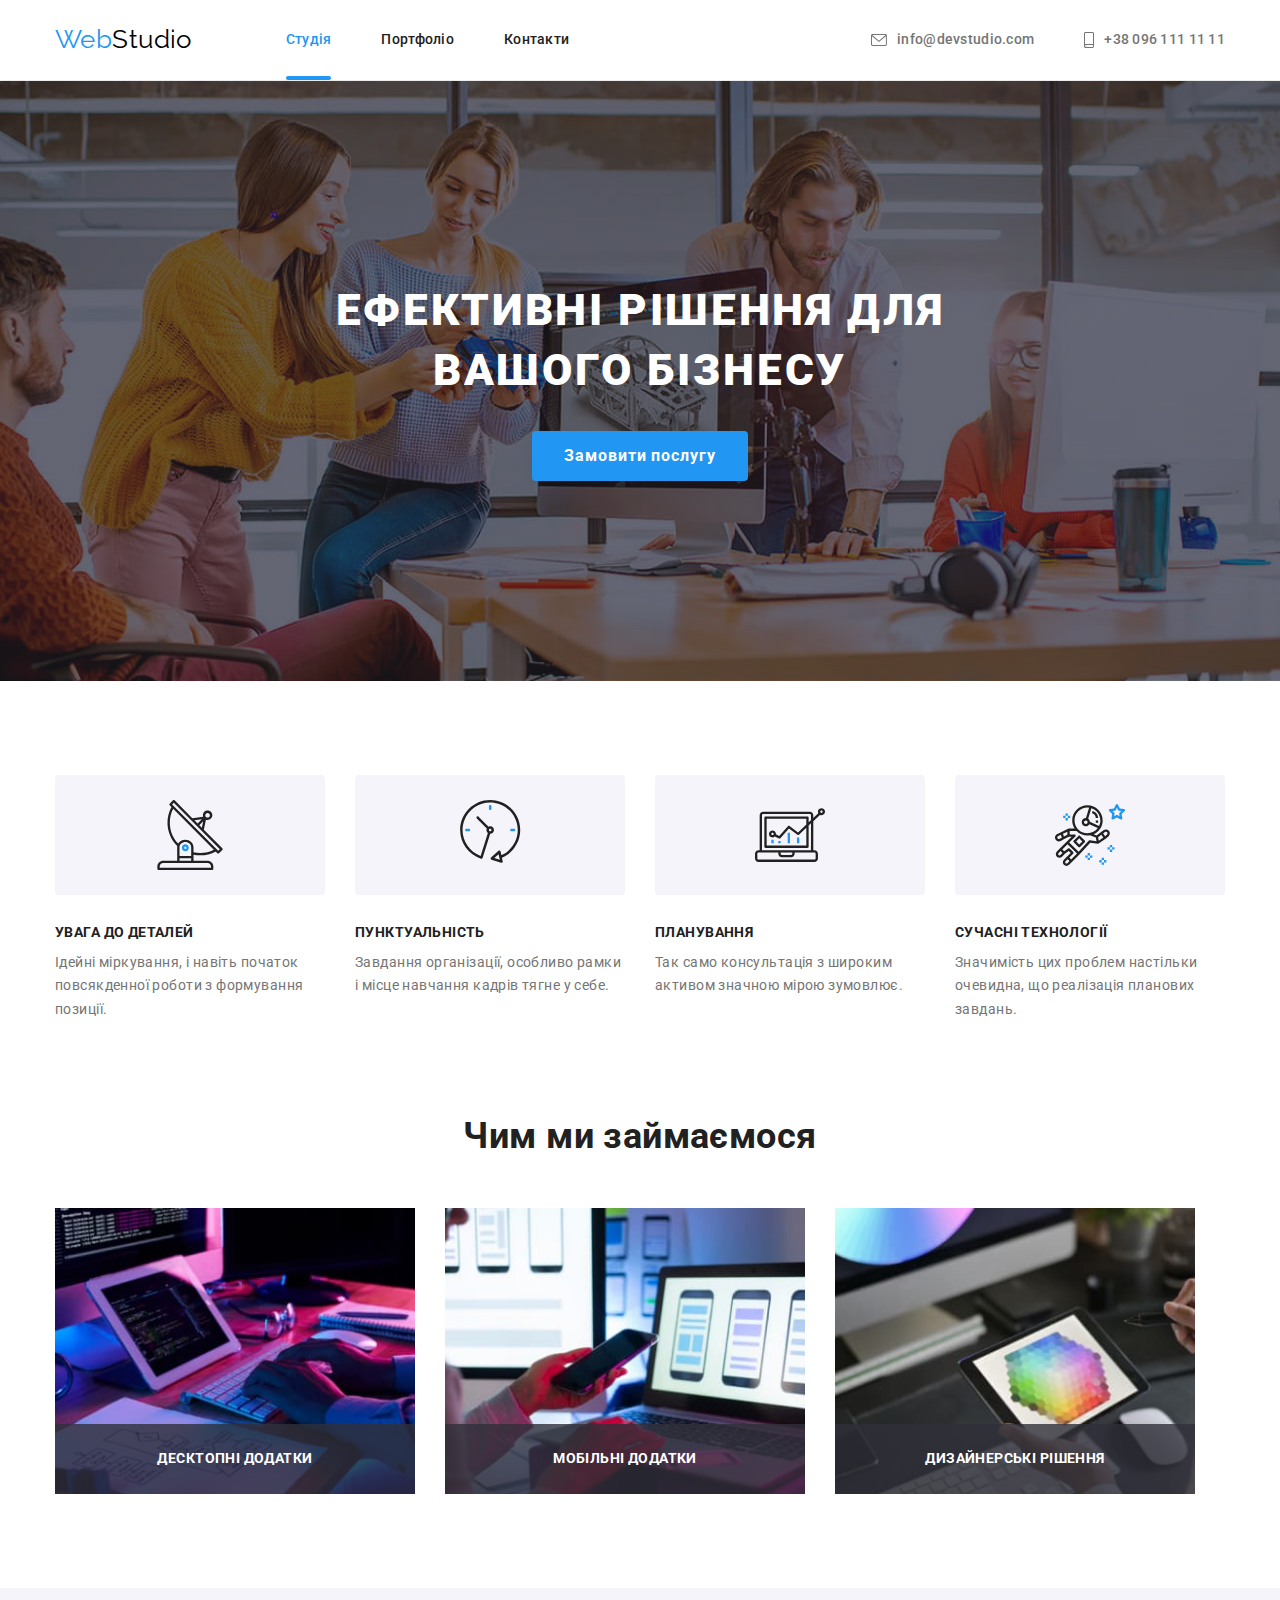
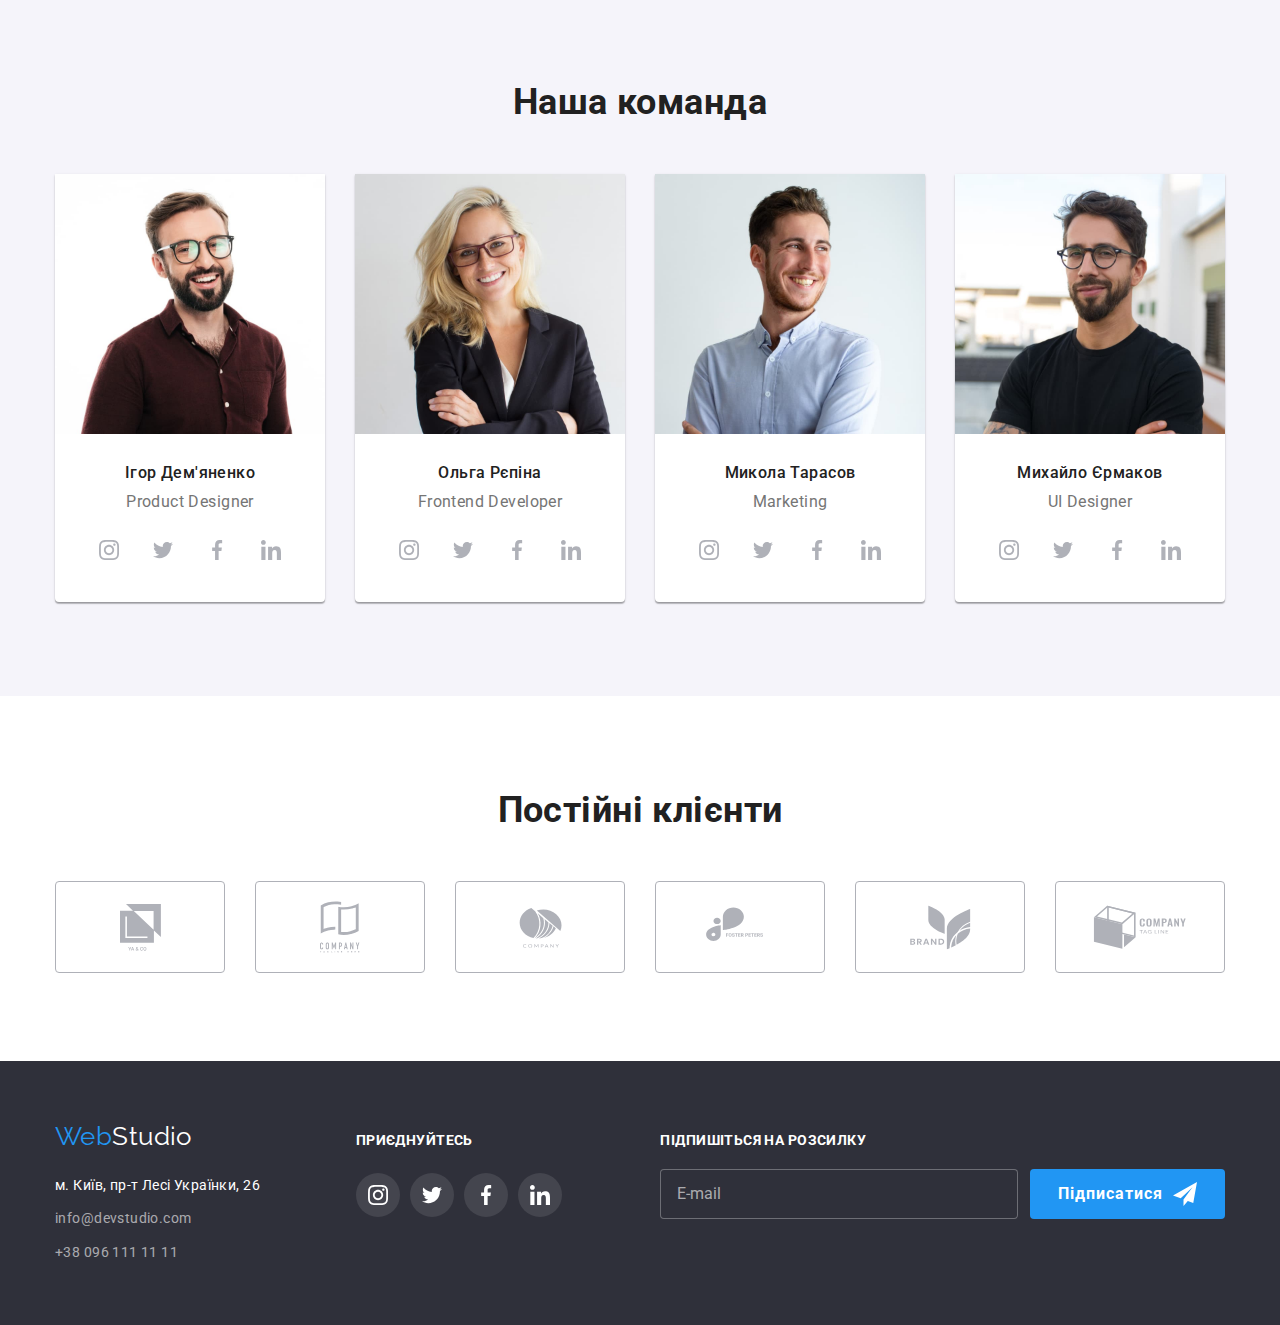
==== index.html @ 4d379924 "first commit" ====
<!DOCTYPE html>
<html lang="uk">
  <head>
    <meta charset="UTF-8" />
    <meta http-equiv="X-UA-Compatible" content="IE=edge" />
    <meta name="viewport" content="width=device-width, initial-scale=1.0" />
    <title>Document</title>
    <link rel="preconnect" href="https://fonts.googleapis.com" />
    <link rel="preconnect" href="https://fonts.gstatic.com" crossorigin />
    <link rel="preconnect" href="https://fonts.gstatic.com" crossorigin />
    <link
      href="https://fonts.googleapis.com/css2?family=Raleway:wght@700&family=Roboto:wght@400;500;700;900&display=swap"
      rel="stylesheet"
    />
    <link
      rel="stylesheet"
      href="https://cdnjs.cloudflare.com/ajax/libs/modern-normalize/1.1.0/modern-normalize.min.css"
    />
    <link rel="stylesheet" href="./css/main.min.css">
  </head>
  <body>
    <header class="page-header">
      <div class="container container--centered">
        <nav class="navigation">
          <a href="./index.html" class="logo"
            >Web<span class="logo__header--text">Studio</span></a
          >
          <ul class="site-nav">
            <li class="site-nav__item">
              <a href="/" class="site-nav__link site-nav__link--current"
                >Студія</a
              >
            </li>
            <li class="site-nav__item">
              <a href="./portfolio.html" class="site-nav__link">Портфоліо</a>
            </li>
            <li class="site-nav__item">
              <a href="#" class="site-nav__link">Контакти</a>
            </li>
          </ul>
        </nav>
        <ul class="auth-nav">
          <li class="auth-nav__item">
            <a href="mailto:mailto:info@devstudio.com" class="auth-nav__link">
              <svg class="auth-nav__img" width="16" height="12">
                <use href="./images/icon.svg#icon-envelope"></use>
              </svg>
              info@devstudio.com</a
            >
          </li>
          <li class="auth-nav__item">
            <a href="tel:+380961111111" class="auth-nav__link">
              <svg class="auth-nav__img" width="10" height="16">
                <use href="./images/icon.svg#icon-smartphone"></use>
              </svg>
              +38 096 111 11 11</a
            >
          </li>
        </ul>
      </div>
    </header>
    <!--Hero-->
    <main>
      <section class="hero-section">
        <div class="container">
          <h1 class="hero-section__tittle">
            Ефективні рішення для вашого бізнесу
          </h1>
          <div class="hero-button">
            <button type="button" class="hero-button__primary" data-modal-open>
              Замовити послугу
            </button>
          </div>
        </div>
      </section>
      <!--about-->
      <section class="section-about section--padding-removed">
        <div class="container">
          <h2 class="visibility-hidden">Наші переваги та пріоритети</h2>
          <ul class="advantage">
            <li class="advantage__item">
              <div class="advantage__icon">
                <svg width="70" height="70">
                  <use href="./images/icon.svg#icon-antenna"></use>
                </svg>
              </div>
              <h3 class="advantage__tittle text--padding-removed">
                УВАГА ДО ДЕТАЛЕЙ
              </h3>
              <p>
                Ідейні міркування, і навіть початок повсякденної роботи з
                формування позиції.
              </p>
            </li>
            <li class="advantage__item">
              <div class="advantage__icon">
                <svg width="70" height="70">
                  <use href="./images/icon.svg#icon-clock"></use>
                </svg>
              </div>
              <h3 class="advantage__tittle text--padding-removed">
                ПУНКТУАЛЬНІСТЬ
              </h3>
              <p>
                Завдання організації, особливо рамки і місце навчання кадрів
                тягне у себе.
              </p>
            </li>
            <li class="advantage__item">
              <div class="advantage__icon">
                <svg width="70" height="70">
                  <use href="./images/icon.svg#icon-diagram"></use>
                </svg>
              </div>
              <h3 class="advantage__tittle text--padding-removed">
                ПЛАНУВАННЯ
              </h3>
              <p>
                Так само консультація з широким активом значною мірою зумовлює.
              </p>
            </li>
            <li class="advantage__item">
              <div class="advantage__icon">
                <svg class="about-img" width="70" height="70">
                  <use href="./images/icon.svg#icon-astronaut"></use>
                </svg>
              </div>
              <h3 class="advantage__tittle text--padding-removed">
                СУЧАСНІ ТЕХНОЛОГІЇ
              </h3>
              <p>
                Значимість цих проблем настільки очевидна, що реалізація
                планових завдань.
              </p>
            </li>
          </ul>
        </div>
      </section>
      <!--our work-->
      <section class="section--padding-removed">
        <div class="container">
          <h2 class="section__tittle">Чим ми займаємося</h2>
          <ul class="work-list">
            <li class="work-list__item">
              <img src="./images/box1.jpg" alt="ТЗ" width="370" height="294" />
              <p class="work-list__discription">Десктопні додатки</p>
            </li>
            <li class="work-list__item">
              <img
                src="./images/box2.jpg"
                alt="смарт"
                width="370"
                height="294"
              />
              <p class="work-list__discription">Мобільні додатки</p>
            </li>
            <li class="work-list__item">
              <img
                src="./images/box3.jpg"
                alt="планшет"
                width="370"
                height="294"
              />
              <p class="work-list__discription">Дизайнерські рішення</p>
            </li>
          </ul>
        </div>
      </section>
      <!-- our team -->
      <section class="section-team section--padding-removed">
        <div class="container">
          <h2 class="section__tittle">Наша команда</h2>
          <ul class="team-cards">
            <li class="team-cards__list">
              <img
                src="./images/img4.jpg"
                alt="Ігор"
                width="270"
                height="260"
              />
              <div class="content-wrapper">
                <h3 class="content-wrapper__tittle text--padding-removed">
                  Ігор Дем'яненко
                </h3>
                <p lang="en" class="content-wrapper__text">Product Designer</p>
                <ul class="social">
                  <li class="social__list">
                    <a class="social__link" href="#"
                      ><svg class="social__icon" width="20" height="20">
                        <use href="./images/icon.svg#icon-instagram"></use>
                      </svg>
                    </a>
                  </li>
                  <li class="social__list">
                    <a class="social__link" href="#"
                      ><svg class="social__icon" width="20" height="20">
                        <use href="./images/icon.svg#icon-twitter"></use>
                      </svg>
                    </a>
                  </li>
                  <li class="social__list">
                    <a class="social__link" href="#"
                      ><svg class="social__icon" width="20" height="20">
                        <use href="./images/icon.svg#icon-facebook"></use>
                      </svg>
                    </a>
                  </li>
                  <li class="social__list">
                    <a class="social__link" href="#"
                      ><svg class="social__icon" width="20" height="20">
                        <use href="./images/icon.svg#icon-linkedin"></use>
                      </svg>
                    </a>
                  </li>
                </ul>
              </div>
            </li>
            <li class="team-cards__list">
              <img
                src="./images/img1.jpg"
                alt="Ольга"
                width="270"
                height="260"
              />
              <div class="content-wrapper">
                <h3 class="content-wrapper__tittle text--padding-removed">
                  Ольга Рєпіна
                </h3>
                <p lang="en" class="content-wrapper__text">
                  Frontend Developer
                </p>
                <ul class="social">
                  <li class="social__list">
                    <a class="social__link" href="#"
                      ><svg class="social__icon" width="20" height="20">
                        <use href="./images/icon.svg#icon-instagram"></use>
                      </svg>
                    </a>
                  </li>
                  <li class="social__list">
                    <a class="social__link" href="#"
                      ><svg class="social__icon" width="20" height="20">
                        <use href="./images/icon.svg#icon-twitter"></use>
                      </svg>
                    </a>
                  </li>
                  <li class="social__list">
                    <a class="social__link" href="#">
                      <svg class="social__icon" width="20" height="20">
                        <use href="./images/icon.svg#icon-facebook"></use>
                      </svg>
                    </a>
                  </li>
                  <li class="social__list">
                    <a class="social__link" href="#"
                      ><svg class="social__icon" width="20" height="20">
                        <use href="./images/icon.svg#icon-linkedin"></use>
                      </svg>
                    </a>
                  </li>
                </ul>
              </div>
            </li>
            <li class="team-cards__list">
              <img
                src="./images/img2.jpg"
                alt="Микола"
                width="270"
                height="260"
              />
              <div class="content-wrapper">
                <h3 class="content-wrapper__tittle text--padding-removed">
                  Микола Тарасов
                </h3>
                <p lang="en" class="content-wrapper__text">Marketing</p>
                <ul class="social">
                  <li class="social__list">
                    <a class="social__link" href="#"
                      ><svg class="social__icon" width="20" height="20">
                        <use href="./images/icon.svg#icon-instagram"></use>
                      </svg>
                    </a>
                  </li>
                  <li class="social__list">
                    <a class="social__link" href="#"
                      ><svg class="social__icon" width="20" height="20">
                        <use href="./images/icon.svg#icon-twitter"></use>
                      </svg>
                    </a>
                  </li>
                  <li class="social__list">
                    <a class="social__link" href="#"
                      ><svg class="social__icon" width="20" height="20">
                        <use href="./images/icon.svg#icon-facebook"></use>
                      </svg>
                    </a>
                  </li>
                  <li class="social__list">
                    <a class="social__link" href="#"
                      ><svg class="social__icon" width="20" height="20">
                        <use href="./images/icon.svg#icon-linkedin"></use>
                      </svg>
                    </a>
                  </li>
                </ul>
              </div>
            </li>
            <li class="team-cards__list">
              <img
                src="./images/img3.jpg"
                alt="Михайло"
                width="270"
                height="260"
              />
              <div class="content-wrapper">
                <h3 class="content-wrapper__tittle text--padding-removed">
                  Михайло Єрмаков
                </h3>
                <p lang="en" class="content-wrapper__text">UI Designer</p>
                <ul class="social">
                  <li class="social__list">
                    <a class="social__link" href="#"
                      ><svg class="social__icon" width="20" height="20">
                        <use href="./images/icon.svg#icon-instagram"></use>
                      </svg>
                    </a>
                  </li>
                  <li class="social__list">
                    <a class="social__link" href="#"
                      ><svg class="social__icon" width="20" height="20">
                        <use href="./images/icon.svg#icon-twitter"></use>
                      </svg>
                    </a>
                  </li>
                  <li class="social__list">
                    <a class="social__link" href="#"
                      ><svg class="social__icon" width="20" height="20">
                        <use href="./images/icon.svg#icon-facebook"></use>
                      </svg>
                    </a>
                  </li>
                  <li class="social__list">
                    <a class="social__link" href="#"
                      ><svg class="social__icon" width="20" height="20">
                        <use href="./images/icon.svg#icon-linkedin"></use>
                      </svg>
                    </a>
                  </li>
                </ul>
              </div>
            </li>
          </ul>
        </div>
      </section>
      <!--our client-->
      <section class="section-client">
        <div class="container">
          <h2 class="section__tittle">Постійні клієнти</h2>
          <ul class="client-list">
            <li class="client-list__item">
              <a href="#" class="client-list__link">
                <svg class="client-list__icon" width="41" height="47">
                  <use href="./images/icon.svg#icon-group"></use>
                </svg>
              </a>
            </li>
            <li class="client-list__item">
              <a href="#" class="client-list__link">
                <svg class="client-list__icon" width="40" height="52">
                  <use href="./images/icon.svg#icon-tagline"></use>
                </svg>
              </a>
            </li>
            <li class="client-list__item">
              <a href="#" class="client-list__link">
                <svg class="client-list__icon" width="43" height="41">
                  <use href="./images/icon.svg#icon-company"></use>
                </svg>
              </a>
            </li>
            <li class="client-list__item">
              <a href="#" class="client-list__link">
                <svg class="client-list__icon" width="86" height="41">
                  <use href="./images/icon.svg#icon-foster"></use>
                </svg>
              </a>
            </li>
            <li class="client-list__item">
              <a href="#" class="client-list__link">
                <svg class="client-list__icon" width="63" height="45">
                  <use href="./images/icon.svg#icon-brand"></use>
                </svg>
              </a>
            </li>
            <li class="client-list__item">
              <a href="#" class="client-list__link">
                <svg class="client-list__icon" width="94" height="44">
                  <use href="./images/icon.svg#icon-line"></use>
                </svg>
              </a>
            </li>
          </ul>
        </div>
      </section>
    </main>
    <!-- footer -->
    <footer class="footer">
      <div class="footer__container container">
        <div>
          <a href="./index.html" class="logo"
            >Web<span class="logo__footer--text">Studio</span></a
          >
          <address class="footer-address">
            <p class="footer-address__text">м. Київ, пр-т Лесі Українки, 26</p>
            <ul class="contacts-list">
              <li class="contacts-list__item">
                <a
                  href="mailto:mailto:info@devstudio.com"
                  class="contacts-list__link"
                  >info@devstudio.com</a
                >
              </li>
              <li class="contacts-list__item">
                <a href="tel:+380961111111" class="contacts-list__link"
                  >+38 096 111 11 11</a
                >
              </li>
            </ul>
          </address>
        </div>
        <div class="footer-social">
          <strong class="footer-social__text">приєднуйтесь</strong>
          <ul class="join-social">
            <li class="join-social__list">
              <a class="join-social__link" href="#"
                ><svg class="join-social__icon" width="20" height="20">
                  <use href="./images/icon.svg#icon-instagram"></use>
                </svg>
              </a>
            </li>
            <li class="join-social__list">
              <a class="join-social__link" href="#"
                ><svg class="join-social__icon" width="20" height="20">
                  <use href="./images/icon.svg#icon-twitter"></use>
                </svg>
              </a>
            </li>
            <li class="join-social__list">
              <a class="join-social__link" href="#"
                ><svg class="join-social__icon" width="20" height="20">
                  <use href="./images/icon.svg#icon-facebook"></use>
                </svg>
              </a>
            </li>
            <li class="join-social__list">
              <a class="join-social__link" href=""
                ><svg class="join-social__icon" width="20" height="20">
                  <use href="./images/icon.svg#icon-linkedin"></use>
                </svg>
              </a>
            </li>
          </ul>
        </div>
        <div class="footer-submit">
          <strong class="footer-submit__text">Підпишіться на розсилку</strong>
          <form>
            <ul class="footer-submit__list">
              <li>
                <input
                  class="footer-submit__mailing"
                  type="email"
                  name="user_mail"
                  placeholder="E-mail"
                />
              </li>
              <li>
                <button class="footer-submit__button" type="submit">
                  Підписатися
                  <svg class="footer-submit__icon" width="24" height="24">
                    <use href="./images/icon.svg#icon-telegram"></use>
                  </svg>
                </button>
              </li>
            </ul>
          </form>
        </div>
      </div>
    </footer>
    <!-- Modal -->
    <div class="backdrop backdrop--is-hidden" data-modal>
      <div class="modal">
        <button type="button" class="modal__close-button" data-modal-close>
          <svg width="18" height="18">
            <use href="./images/icon.svg#icon-close"></use>
          </svg>
        </button>
        <!-- form -->
        <form class="contact-form">
          <p class="contact-form__text">
            Залиште свої дані, ми вам передзвонимо
          </p>
          <label for="user_name">
            <span class="contact-form__tittle">Ім'я</span></label
          >
          <span class="contact-form__wrapper">
            <input
              class="contact-form__input"
              type="text"
              name="user_name"
              id="user_name"
              required
            />
            <svg class="contact-form__icon" width="12" height="12">
              <use href="./images/icon.svg#icon-persone"></use>
            </svg>
          </span>

          <label for="user_phone"
            ><span class="contact-form__tittle">Телефон</span></label
          >
          <span class="contact-form__wrapper">
            <input
              class="contact-form__input"
              type="tel"
              name="user_phone"
              required
              id="user_phone"
            />
            <svg class="contact-form__icon" width="12" height="12">
              <use href="./images/icon.svg#icon-phone"></use>
            </svg>
          </span>
          <label for="user_mail"
            ><span class="contact-form__tittle">Пошта</span></label
          >
          <span class="contact-form__wrapper">
            <input
              class="contact-form__input"
              type="email"
              name="user_mail"
              required
              id="user_mail"
            />
            <svg class="contact-form__icon" width="12" height="12">
              <use href="./images/icon.svg#icon-mail"></use>
            </svg>
          </span>
          <label>
            <span class="contact-form__tittle">Коментар</span>
            <textarea
              class="contact-form__message"
              placeholder="Введіть текст"
              name="user_message"
            ></textarea>
          </label>
          <div class="checkbox-wrapper">
            <input
              id="policy-checkbox"
              class="checkbox-wrapper__form visibility-hidden"
              type="checkbox"
              name="accept_policy"
              required
            />
            <label for="policy-checkbox" class="checkbox-wrapper__description">
              <span
                >огоджуюся з розсилкою та приймаю
                <a href="#" class="checkbox-wrapper__policy-link"
                  >Умови договору</a
                >
              </span>
            </label>
          </div>
          <button class="checkbox-wrapper__button-form" type="submit">
            Відправити
          </button>
        </form>
      </div>
    </div>
    <script src="./js/modal.js"></script>
  </body>
</html>
---- css/main.min.css ----
:root{--primary-text-color: #757575;--accent-color: #2196f3;--white-color: #ffffff;--text-color-decoration: #212121;--background-second-color: #f5f4fa;--button-hover-color: #188ce8;--header-footer-color: #2f303a;--logo-black: #000000;--header-line: #ececec;--min-gap: 30px;--main-gap: 94px;--middle-gap: 50px}.visibility-hidden{position:absolute;width:1px;height:1px;margin:-1px;border:0;padding:0;white-space:nowrap;-webkit-clip-path:inset(100%);clip-path:inset(100%);clip:rect(0 0 0 0);overflow:hidden}html{-webkit-box-sizing:border-box;box-sizing:border-box}* *::before,*::after{-webkit-box-sizing:inherit;box-sizing:inherit}body{background-color:var(--background-color);color:var(--primary-text-color);font-family:Roboto,sans-serif;letter-spacing:.03em;font-size:14px;line-height:1.71}h1,h2,h3,h4,p{margin-top:0;margin-bottom:0}ul{margin-top:0;margin-bottom:0;padding-left:0;list-style:none}img{display:block;max-width:100%;height:auto}address{font-style:normal}.section--padding-removed{padding-top:var(--main-gap);padding-bottom:var(--main-gap)}.text--padding-removed{margin-bottom:10px}.portfolio-section{padding-top:94px;padding-bottom:91px}.container{width:1200px;padding-left:15px;padding-right:15px;margin-left:auto;margin-right:auto}.backdrop{position:fixed;top:0;left:0;width:100vw;height:100vh;background-color:rgba(47,48,58,.4);opacity:1;-webkit-transition:opacity 250ms cubic-bezier(0.4, 0, 0.2, 1);transition:opacity 250ms cubic-bezier(0.4, 0, 0.2, 1)}.backdrop--is-hidden{opacity:0;pointer-events:none}.backdrop--is-hidden .modal{-webkit-transform:translate(-50%, -50%) scale(0.5);transform:translate(-50%, -50%) scale(0.5)}.modal{position:absolute;top:50%;left:50%;-webkit-transform:translate(-50%, -50%) scale(1);transform:translate(-50%, -50%) scale(1);width:528px;background-color:var(--white-color);-webkit-transition:-webkit-transform 250ms cubic-bezier(0.4, 0, 0.2, 1);transition:-webkit-transform 250ms cubic-bezier(0.4, 0, 0.2, 1);transition:transform 250ms cubic-bezier(0.4, 0, 0.2, 1);transition:transform 250ms cubic-bezier(0.4, 0, 0.2, 1), -webkit-transform 250ms cubic-bezier(0.4, 0, 0.2, 1);padding:40px;border-radius:4px;-webkit-box-shadow:0px 1px 3px rgba(0,0,0,.12),0px 1px 1px rgba(0,0,0,.14),0px 2px 1px rgba(0,0,0,.2);box-shadow:0px 1px 3px rgba(0,0,0,.12),0px 1px 1px rgba(0,0,0,.14),0px 2px 1px rgba(0,0,0,.2)}.modal__close-button{position:absolute;top:8px;right:8px;width:30px;height:30px;border-radius:50%;border:1px solid rgba(0,0,0,.1);background-color:rgba(0,0,0,0);padding:0;display:-webkit-box;display:-ms-flexbox;display:flex;-webkit-box-pack:center;-ms-flex-pack:center;justify-content:center;-webkit-box-align:center;-ms-flex-align:center;align-items:center;cursor:pointer;-webkit-transition:fill 250ms cubic-bezier(0.4, 0, 0.2, 1);transition:fill 250ms cubic-bezier(0.4, 0, 0.2, 1)}.modal__close-button:hover,.modal__close-button:focus{fill:var(--accent-color)}.logo{font-family:Raleway,sans-serif;text-decoration:none;font-size:26px;line-height:1.2;color:var(--accent-color);cursor:pointer;margin-right:var(--main-gap)}.logo__header--text{color:var(--logo-black)}.logo__footer--text{color:var(--white-color)}.page-header{border-bottom:1px solid var(--header-line)}.container--centered{display:-webkit-box;display:-ms-flexbox;display:flex;-webkit-box-align:center;-ms-flex-align:center;align-items:center}.site-nav{display:-webkit-box;display:-ms-flexbox;display:flex;-webkit-box-align:center;-ms-flex-align:center;align-items:center}.site-nav__link{color:var(--text-color-decoration);font-weight:500;line-height:1.14;letter-spacing:.02em;text-decoration:none;-webkit-transition:color 250ms cubic-bezier(0.4, 0, 0.2, 1);transition:color 250ms cubic-bezier(0.4, 0, 0.2, 1);padding:32px 0}.site-nav__link:hover,.site-nav__link:focus{color:var(--accent-color)}.site-nav__item:not(:last-child){margin-right:var(--middle-gap)}.site-nav__link--current{color:var(--accent-color);position:relative}.site-nav__link--current::after{position:absolute;width:100%;height:4px;bottom:0;left:0;border-radius:2px;background-color:var(--accent-color);display:block;content:"";margin-bottom:-1px}.navigation{display:-webkit-box;display:-ms-flexbox;display:flex;-webkit-box-align:center;-ms-flex-align:center;align-items:center}.auth-nav{display:-webkit-box;display:-ms-flexbox;display:flex;-webkit-box-align:center;-ms-flex-align:center;align-items:center;margin-left:auto}.auth-nav__item:not(:last-child){margin-right:var(--middle-gap)}.auth-nav__link{color:var(--primary-text-color);font-weight:500;line-height:1.14;letter-spacing:.02em;text-decoration:none;-webkit-transition:color 250ms cubic-bezier(0.4, 0, 0.2, 1);transition:color 250ms cubic-bezier(0.4, 0, 0.2, 1);padding-top:32px;padding-bottom:32px;display:-webkit-box;display:-ms-flexbox;display:flex;-webkit-box-align:center;-ms-flex-align:center;align-items:center}.auth-nav__link:hover,.auth-nav__link:focus{color:var(--accent-color)}.auth-nav__img{margin-right:10px;fill:var(--primary-text-color)}.auth-nav__link:hover .auth-nav__img,.auth-nav__link:focus .auth-nav__img{fill:var(--accent-color)}.hero-section{background-color:var(--header-footer-color);text-align:center;padding-top:200px;padding-bottom:200px;background-image:-webkit-gradient(linear, left top, left bottom, from(rgba(47, 48, 58, 0.4)), to(rgba(47, 48, 58, 0.4))),url("../images/hero.jpg");background-image:linear-gradient(rgba(47, 48, 58, 0.4), rgba(47, 48, 58, 0.4)),url("../images/hero.jpg");background-size:cover;background-position:center;background-repeat:no-repeat;max-width:1600px;margin-left:auto;margin-right:auto}.hero-section__tittle{color:var(--white-color);font-weight:900;width:696px;font-size:44px;line-height:1.36;letter-spacing:.06em;text-transform:uppercase;margin-bottom:var(--min-gap);margin-left:auto;margin-right:auto}.hero-button__primary{padding:10px 20px;min-width:216px;background-color:var(--accent-color);color:var(--white-color);font-family:inherit;font-weight:700;font-size:16px;line-height:1.87;letter-spacing:.06em;cursor:pointer;border-radius:4px;border:none;-webkit-transition:background-color 250ms cubic-bezier(0.4, 0, 0.2, 1),-webkit-box-shadow 250ms cubic-bezier(0.4, 0, 0.2, 1);transition:background-color 250ms cubic-bezier(0.4, 0, 0.2, 1),-webkit-box-shadow 250ms cubic-bezier(0.4, 0, 0.2, 1);transition:background-color 250ms cubic-bezier(0.4, 0, 0.2, 1),box-shadow 250ms cubic-bezier(0.4, 0, 0.2, 1);transition:background-color 250ms cubic-bezier(0.4, 0, 0.2, 1),box-shadow 250ms cubic-bezier(0.4, 0, 0.2, 1),-webkit-box-shadow 250ms cubic-bezier(0.4, 0, 0.2, 1)}.hero-button__primary:hover,.hero-button__primary:focus{background-color:var(--button-hover-color);-webkit-box-shadow:0px 4px 4px rgba(0,0,0,.15);box-shadow:0px 4px 4px rgba(0,0,0,.15)}.section-about{padding-bottom:0}.section__tittle{color:var(--text-color-decoration);font-weight:700;font-size:36px;line-height:1.16;margin-bottom:var(--middle-gap);text-align:center}.advantage{display:-webkit-box;display:-ms-flexbox;display:flex;-ms-flex-wrap:wrap;flex-wrap:wrap;margin-top:calc(-1*var(--min-gap));margin-left:calc(-1*var(--min-gap))}.advantage__item{-ms-flex-wrap:wrap;flex-wrap:wrap;-ms-flex-preferred-size:calc(25% - 30px);flex-basis:calc(25% - 30px);margin-top:var(--min-gap);margin-left:var(--min-gap)}.advantage__tittle{font-weight:700;font-size:14px;line-height:1.14;color:var(--text-color-decoration)}.advantage__icon{width:270px;height:120px;background-color:var(--background-second-color);margin-bottom:30px;display:-webkit-box;display:-ms-flexbox;display:flex;-webkit-box-pack:center;-ms-flex-pack:center;justify-content:center;-webkit-box-align:center;-ms-flex-align:center;align-items:center;border-radius:4px}.work-list{display:-webkit-box;display:-ms-flexbox;display:flex;-ms-flex-wrap:wrap;flex-wrap:wrap}.work-list__item{width:calc((100% - 3*var(--min-gap))/3);position:relative}.work-list__item:not(:nth-child(3n)){margin-right:var(--min-gap)}.work-list__item:not(:nth-last-child(-n+3)){margin-bottom:var(--min-gap)}.work-list__discription{width:100%;position:absolute;bottom:0;left:0;height:70px;display:-webkit-box;display:-ms-flexbox;display:flex;-webkit-box-align:center;-ms-flex-align:center;align-items:center;-webkit-box-pack:center;-ms-flex-pack:center;justify-content:center;font-weight:bold;font-size:14px;line-height:1.14;text-align:center;text-transform:uppercase;color:var(--white-color);background-color:rgba(47,48,58,.8)}.section-team{background-color:var(--background-second-color)}.team-cards{display:-webkit-box;display:-ms-flexbox;display:flex;-ms-flex-wrap:wrap;flex-wrap:wrap}.team-cards__list{background-color:var(--white-color);-webkit-box-shadow:0px 1px 3px rgba(0,0,0,.12),0px 1px 1px rgba(0,0,0,.14),0px 2px 1px rgba(0,0,0,.2);box-shadow:0px 1px 3px rgba(0,0,0,.12),0px 1px 1px rgba(0,0,0,.14),0px 2px 1px rgba(0,0,0,.2);border-radius:0px 0px 4px 4px}.team-cards__list{-ms-flex-preferred-size:calc((100% - 90px)/4);flex-basis:calc((100% - 90px)/4)}.team-cards__list:not(:nth-child(4n)){margin-right:var(--min-gap)}.team-cards__list:not(:nth-last-child(-n+4)){margin-bottom:var(--min-gap)}.content-wrapper{padding:var(--min-gap);padding-left:32px;padding-right:32px}.content-wrapper__tittle{color:var(--text-color-decoration);font-weight:500;font-size:16px;line-height:1.18;text-align:center}.content-wrapper__text{font-size:16px;line-height:1.18;text-align:center;margin-bottom:16px}.social{display:-webkit-box;display:-ms-flexbox;display:flex;-webkit-box-pack:justify;-ms-flex-pack:justify;justify-content:space-between}.social__link{width:44px;height:44px;background-color:var(--white-color);border-radius:50%;display:-webkit-box;display:-ms-flexbox;display:flex;-webkit-box-align:center;-ms-flex-align:center;align-items:center;-webkit-box-pack:center;-ms-flex-pack:center;justify-content:center;-webkit-transition:background-color 250ms cubic-bezier(0.4, 0, 0.2, 1);transition:background-color 250ms cubic-bezier(0.4, 0, 0.2, 1)}.social__link:hover,.social__link:focus{background-color:var(--accent-color)}.social__icon{fill:#afb1b8;-webkit-transition:fill 250ms cubic-bezier(0.4, 0, 0.2, 1);transition:fill 250ms cubic-bezier(0.4, 0, 0.2, 1)}.social__link:hover .social__icon,.social__link:focus .social__icon{fill:var(--white-color)}.footer-social{margin-left:70px}.footer-social__text{font-weight:700;line-height:1.14;text-transform:uppercase;color:var(--white-color);margin-bottom:20px}.join-social{display:-webkit-box;display:-ms-flexbox;display:flex;margin-top:20px}.join-social__list:not(:last-child){margin-right:10px}.join-social__link{width:44px;height:44px;background-color:rgba(255,255,255,.1);border-radius:50%;display:-webkit-box;display:-ms-flexbox;display:flex;-webkit-box-align:center;-ms-flex-align:center;align-items:center;-webkit-box-pack:center;-ms-flex-pack:center;justify-content:center;-webkit-transition:background-color 250ms cubic-bezier(0.4, 0, 0.2, 1);transition:background-color 250ms cubic-bezier(0.4, 0, 0.2, 1)}.join-social__link:hover,.join-social__link:focus{background-color:#2196f3}.join-social__icon{fill:var(--white-color)}.section-client{padding-top:94px;padding-bottom:88px}.client-list{display:-webkit-box;display:-ms-flexbox;display:flex;-webkit-box-pack:justify;-ms-flex-pack:justify;justify-content:space-between}.client-list__link{width:170px;height:92px;display:-webkit-box;display:-ms-flexbox;display:flex;-webkit-box-pack:center;-ms-flex-pack:center;justify-content:center;-webkit-box-align:center;-ms-flex-align:center;align-items:center;border:1px solid #afb1b8;border-radius:4px;-webkit-transition:border 250ms cubic-bezier(0.4, 0, 0.2, 1);transition:border 250ms cubic-bezier(0.4, 0, 0.2, 1)}.client-list__link:hover,.client-list__link:focus{border:1px solid var(--accent-color)}.client-list__icon{fill:#afb1b8;-webkit-transition:fill 250ms cubic-bezier(0.4, 0, 0.2, 1);transition:fill 250ms cubic-bezier(0.4, 0, 0.2, 1)}.client-list__link:hover .client-list__icon,.client-list__link:focus .client-list__icon{fill:var(--accent-color)}.footer{background-color:var(--header-footer-color);padding-top:60px;padding-bottom:60px}.footer__container{background-color:var(--header-footer-color);display:-webkit-box;display:-ms-flexbox;display:flex;-webkit-box-align:baseline;-ms-flex-align:baseline;align-items:baseline}.footer-address{margin-top:20px}.footer-address__text{color:var(--white-color);line-height:24px;color:var(--white-color);margin-bottom:9px}.contacts-list__link{line-height:24px;color:rgba(255,255,255,.6);text-decoration:none}.contacts-list__item:not(:last-child){margin-bottom:9px}.footer-submit{margin-left:auto}.footer-submit__text{display:block;font-weight:700;line-height:1.14;text-transform:uppercase;color:var(--white-color);margin-bottom:20px}.footer-submit__list{display:-webkit-box;display:-ms-flexbox;display:flex}.footer-submit__mailing{width:358px;height:50px;padding:15px 16px;border:1px solid rgba(255,255,255,.3);border-radius:4px;background-color:var(--header-footer-color);color:var(--white-color);margin-right:12px}.footer-submit__mailing::-webkit-input-placeholder{font-size:16px;line-height:1.25;color:rgba(255,255,255,.6)}.footer-submit__mailing::-moz-placeholder{font-size:16px;line-height:1.25;color:rgba(255,255,255,.6)}.footer-submit__mailing:-ms-input-placeholder{font-size:16px;line-height:1.25;color:rgba(255,255,255,.6)}.footer-submit__mailing::-ms-input-placeholder{font-size:16px;line-height:1.25;color:rgba(255,255,255,.6)}.footer-submit__mailing::placeholder{font-size:16px;line-height:1.25;color:rgba(255,255,255,.6)}.footer-submit__button{display:-webkit-box;display:-ms-flexbox;display:flex;-webkit-box-align:center;-ms-flex-align:center;align-items:center;padding:10px 28px;border-radius:4px;font-weight:700;font-size:16px;line-height:1.87;letter-spacing:.06em;background-color:var(--accent-color);color:var(--white-color);cursor:pointer;border:none}.footer-submit__icon{margin-left:10px}.contact-form__text{font-weight:700;font-size:20px;line-height:1.15;color:#212121;margin-bottom:12px;text-align:center}.contact-form__wrapper{margin-bottom:10px;position:relative;display:block}.contact-form__input{width:100%;height:40px;border:1px solid rgba(33,33,33,.2);border-radius:4px;padding-left:42px;-webkit-transition:border-color 250ms cubic-bezier(0.4, 0, 0.2, 1);transition:border-color 250ms cubic-bezier(0.4, 0, 0.2, 1)}.contact-form__input:hover,.contact-form__input:focus{outline:none;border-color:var(--accent-color)}.contact-form__icon{position:absolute;top:50%;left:12px;-webkit-transform:translateY(-50%);transform:translateY(-50%);display:block;-webkit-transition:fill 250ms cubic-bezier(0.4, 0, 0.2, 1);transition:fill 250ms cubic-bezier(0.4, 0, 0.2, 1)}.contact-form__input:hover+.contact-form__icon,.contact-form__input:focus+.contact-form__icon{fill:var(--accent-color)}.contact-form__tittle{display:block;font-size:12px;line-height:1.16;letter-spacing:.01em;color:#757575;margin-bottom:4px}.contact-form__message{width:100%;height:120px;border:1px solid rgba(33,33,33,.2);border-radius:4px;padding:12px 16px;display:block;margin-bottom:20px;-webkit-transition:border-color 250ms cubic-bezier(0.4, 0, 0.2, 1);transition:border-color 250ms cubic-bezier(0.4, 0, 0.2, 1)}.contact-form__message:hover,.contact-form__message:focus{outline:none;border-color:var(--accent-color)}.contact-form__message::-webkit-input-placeholder{font-size:12px;line-height:1.16;letter-spacing:.01em;color:rgba(117,117,117,.5)}.contact-form__message::-moz-placeholder{font-size:12px;line-height:1.16;letter-spacing:.01em;color:rgba(117,117,117,.5)}.contact-form__message:-ms-input-placeholder{font-size:12px;line-height:1.16;letter-spacing:.01em;color:rgba(117,117,117,.5)}.contact-form__message::-ms-input-placeholder{font-size:12px;line-height:1.16;letter-spacing:.01em;color:rgba(117,117,117,.5)}.contact-form__message::placeholder{font-size:12px;line-height:1.16;letter-spacing:.01em;color:rgba(117,117,117,.5)}textarea{resize:none}.checkbox-wrapper{margin-bottom:30px;display:block}.checkbox-wrapper__description{display:-webkit-box;display:-ms-flexbox;display:flex;-webkit-box-align:center;-ms-flex-align:center;align-items:center;-webkit-box-pack:center;-ms-flex-pack:center;justify-content:center;font-size:14px;line-height:1.71;color:var(--primary-text-color);-webkit-transition:background-color 250ms cubic-bezier(0.4, 0, 0.2, 1),border 1150ms cubic-bezier(0.4, 0, 0.2, 1);transition:background-color 250ms cubic-bezier(0.4, 0, 0.2, 1),border 1150ms cubic-bezier(0.4, 0, 0.2, 1)}.checkbox-wrapper__description::before{content:"";display:inline-block;width:16px;height:15px;border:2px solid var(--text-color-decoration);border-radius:3px;cursor:pointer;margin-right:7px;-webkit-transition:250ms cubic-bezier(0.4, 0, 0.2, 1),border 250ms cubic-bezier(0.4, 0, 0.2, 1);transition:250ms cubic-bezier(0.4, 0, 0.2, 1),border 250ms cubic-bezier(0.4, 0, 0.2, 1)}.checkbox-wrapper__form:checked+.checkbox-wrapper__description::before{background-image:url("../images/check.svg");background-size:contain;border:2px solid var(--accent-color);background-color:var(--accent-color)}.checkbox-wrapper__policy-link{font-size:14px;line-height:1.71;color:var(--accent-color)}.checkbox-wrapper__button-form{display:block;margin:0 auto;background-color:var(--accent-color);color:var(--white-color);cursor:pointer;padding:10px 52px;font-weight:700;font-size:16px;line-height:1.87;letter-spacing:.06em;border-radius:4px;border:none;-webkit-transition:background-color 250ms cubic-bezier(0.4, 0, 0.2, 1),-webkit-box-shadow 250ms cubic-bezier(0.4, 0, 0.2, 1);transition:background-color 250ms cubic-bezier(0.4, 0, 0.2, 1),-webkit-box-shadow 250ms cubic-bezier(0.4, 0, 0.2, 1);transition:box-shadow 250ms cubic-bezier(0.4, 0, 0.2, 1),background-color 250ms cubic-bezier(0.4, 0, 0.2, 1);transition:box-shadow 250ms cubic-bezier(0.4, 0, 0.2, 1),background-color 250ms cubic-bezier(0.4, 0, 0.2, 1),-webkit-box-shadow 250ms cubic-bezier(0.4, 0, 0.2, 1)}.checkbox-wrapper__button-form:hover,.checkbox-wrapper__button-form:focus{background-color:var(--button-hover-color);-webkit-box-shadow:0px 4px 4px rgba(0,0,0,.15);box-shadow:0px 4px 4px rgba(0,0,0,.15)}.buttons-list{display:-webkit-box;display:-ms-flexbox;display:flex;-webkit-box-pack:center;-ms-flex-pack:center;justify-content:center;margin-bottom:var(--middle-gap)}.buttons-list__item:not(:last-child){margin-right:8px}.buttons-list__button{font-family:inherit;font-weight:500;font-size:16px;line-height:1.62;cursor:pointer;border:none;border-radius:4px;background-color:var(--background-second-color);color:var(--text-color-decoration);padding:6px 22px;-webkit-transition:color 250ms cubic-bezier(0.4, 0, 0.2, 1),background-color 250ms cubic-bezier(0.4, 0, 0.2, 1),-webkit-box-shadow 250ms cubic-bezier(0.4, 0, 0.2, 1);transition:color 250ms cubic-bezier(0.4, 0, 0.2, 1),background-color 250ms cubic-bezier(0.4, 0, 0.2, 1),-webkit-box-shadow 250ms cubic-bezier(0.4, 0, 0.2, 1);transition:color 250ms cubic-bezier(0.4, 0, 0.2, 1),background-color 250ms cubic-bezier(0.4, 0, 0.2, 1),box-shadow 250ms cubic-bezier(0.4, 0, 0.2, 1);transition:color 250ms cubic-bezier(0.4, 0, 0.2, 1),background-color 250ms cubic-bezier(0.4, 0, 0.2, 1),box-shadow 250ms cubic-bezier(0.4, 0, 0.2, 1),-webkit-box-shadow 250ms cubic-bezier(0.4, 0, 0.2, 1)}.buttons-list__button:hover,.buttons-list__button:focus{border:none;color:var(--white-color);background-color:var(--accent-color);-webkit-box-shadow:0px 3px 1px rgba(0,0,0,.1),0px 1px 2px rgba(0,0,0,.08),0px 2px 2px rgba(0,0,0,.12);box-shadow:0px 3px 1px rgba(0,0,0,.1),0px 1px 2px rgba(0,0,0,.08),0px 2px 2px rgba(0,0,0,.12)}.portfolio{display:-webkit-box;display:-ms-flexbox;display:flex;-ms-flex-wrap:wrap;flex-wrap:wrap;margin-left:calc(-1*var(--min-gap));margin-top:calc(-1*var(--min-gap));background-color:var(--white-color)}.portfolio__cards-list{margin-left:var(--min-gap);margin-top:var(--min-gap);-ms-flex-preferred-size:3.3333333333;flex-basis:3.3333333333}.portfolio__link{text-decoration:none;color:var(--primary-text-color);display:block;-webkit-transition:-webkit-box-shadow 250ms cubic-bezier(0.4, 0, 0.2, 1);transition:-webkit-box-shadow 250ms cubic-bezier(0.4, 0, 0.2, 1);transition:box-shadow 250ms cubic-bezier(0.4, 0, 0.2, 1);transition:box-shadow 250ms cubic-bezier(0.4, 0, 0.2, 1), -webkit-box-shadow 250ms cubic-bezier(0.4, 0, 0.2, 1)}.portfolio__link:hover,.portfolio__link:focus{-webkit-box-shadow:0px 1px 1px rgba(0,0,0,.12),0px 4px 4px rgba(0,0,0,.06),1px 4px 6px rgba(0,0,0,.16);box-shadow:0px 1px 1px rgba(0,0,0,.12),0px 4px 4px rgba(0,0,0,.06),1px 4px 6px rgba(0,0,0,.16)}.portfolio-wrapper{padding:20px 24px;outline:1px solid #eee}.portfolio-wrapper__tittle{color:var(--text-color-decoration);font-weight:700;font-size:18px;line-height:2;text-decoration:none;margin-bottom:4px}.portfolio-wrapper__text{font-size:16px;line-height:1.87}.card-overlay{position:relative;overflow:hidden}.block-info{position:absolute;width:100%;height:100%;top:0;left:0;background-color:rgba(33,150,243,.9);-webkit-transform:translateY(100%);transform:translateY(100%);-webkit-transition:-webkit-transform 250ms cubic-bezier(0.4, 0, 0.2, 1);transition:-webkit-transform 250ms cubic-bezier(0.4, 0, 0.2, 1);transition:transform 250ms cubic-bezier(0.4, 0, 0.2, 1);transition:transform 250ms cubic-bezier(0.4, 0, 0.2, 1), -webkit-transform 250ms cubic-bezier(0.4, 0, 0.2, 1)}.portfolio__cards-list:hover .block-info{-webkit-transform:translateY(0);transform:translateY(0)}.block-info__text{position:absolute;padding:63px 24px;font-size:18px;line-height:1.55;color:var(--white-color)}/*# sourceMappingURL=main.min.css.map */
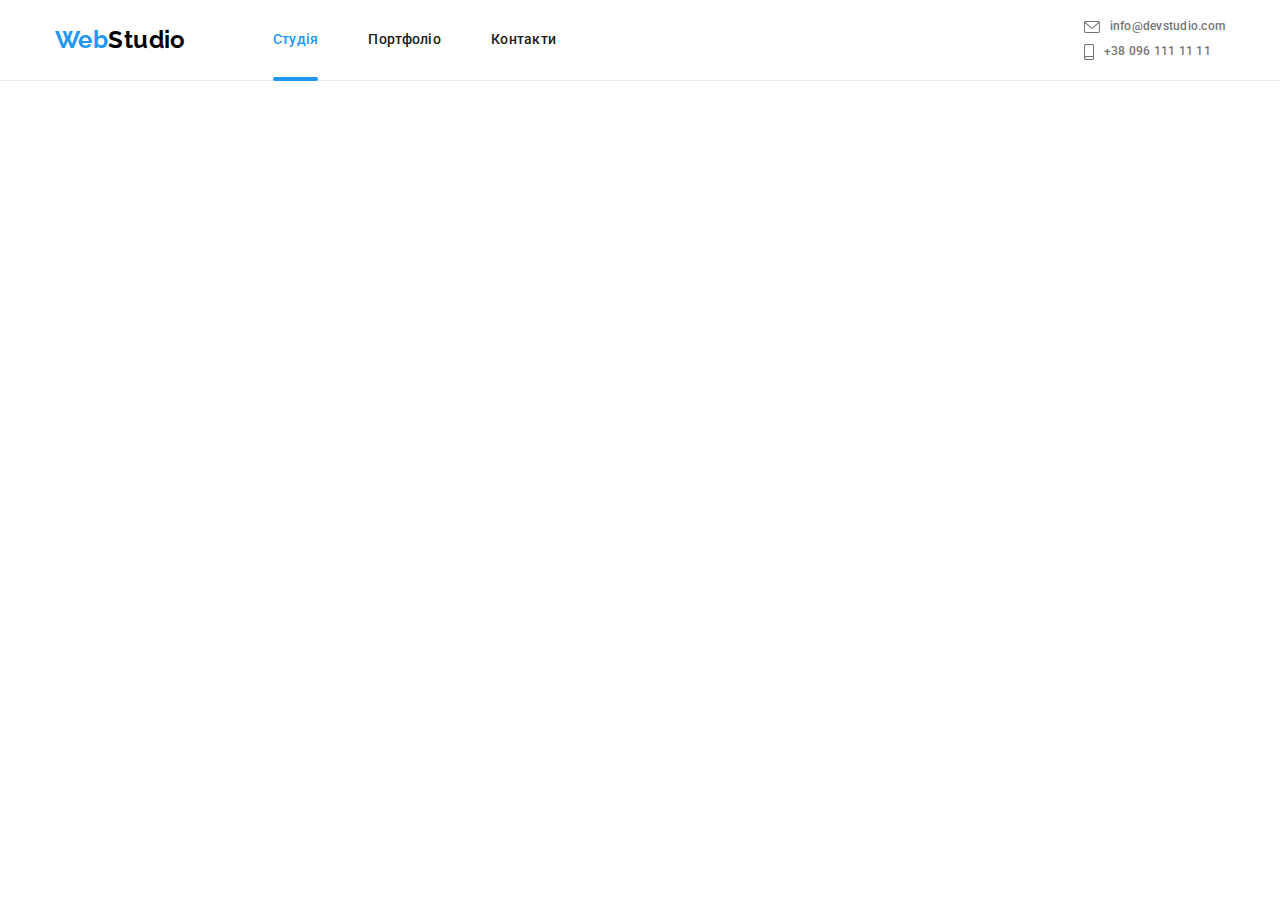
==== commit b0d8bb77: "first commit" ====
--- a/index.html
+++ b/index.html
@@ -16,7 +16,7 @@
       rel="stylesheet"
       href="https://cdnjs.cloudflare.com/ajax/libs/modern-normalize/1.1.0/modern-normalize.min.css"
     />
-    <link rel="stylesheet" href="./css/main.min.css">
+    <link rel="stylesheet" href="./css/main.min.css" />
   </head>
   <body>
     <header class="page-header">
@@ -39,16 +39,24 @@
             </li>
           </ul>
         </nav>
+        <button class="menu-btn js-open-menu" type="button" >
+          <svg class="menu-btn__icon" width="40" height="40">
+            <use
+              href="./images/icon.svg#burger-menu"
+              class="menu-btn__burger"
+            ></use>
+          </svg>
+        </button>
         <ul class="auth-nav">
           <li class="auth-nav__item">
-            <a href="mailto:mailto:info@devstudio.com" class="auth-nav__link">
+            <a href="mailto:info@devstudio.com" class="auth-nav__link">
               <svg class="auth-nav__img" width="16" height="12">
                 <use href="./images/icon.svg#icon-envelope"></use>
               </svg>
               info@devstudio.com</a
             >
           </li>
-          <li class="auth-nav__item">
+          <li class="auth-nav__item ">
             <a href="tel:+380961111111" class="auth-nav__link">
               <svg class="auth-nav__img" width="10" height="16">
                 <use href="./images/icon.svg#icon-smartphone"></use>
@@ -58,9 +66,33 @@
           </li>
         </ul>
       </div>
+      <div class="mobile-menu js-menu-container" id="mobile-menu">
+        <div class="container mobile-menu__container">
+          <button class="mobile-menu__close-button js-close-menu" type="button" aria-expanded="false">
+            <svg class="mobile-menu__close-icon " width="40" height="40">
+              <use href="./images/icon.svg#close-burger-menu"></use>
+            </svg>
+          </button>
+          <ul class="mobile-nav">
+            <li class="mobile-nav__item"><a href="./index.html" class="mobile-nav__link mobile-nav__link--current">Студія</a></li>
+            <li class="mobile-nav__item"><a href="./portfolio.html" class="mobile-nav__link">Портфоліо</a></li>
+            <li class="mobile-nav__item"><a href="/" class="mobile-nav__link">Контакти</a></li>
+          </ul>
+          <ul class="mobile-contacts">
+            <li class="mobile-contacts__item"><a href="tel:+380961111111" class="mobile-contacts__link mobile-contacts__link--current">+38 096 111 11 11</a></li>
+            <li class="mobile-contacts__item"><a href="mailto:info@devstudio.com" class="mobile-contacts__link ">info@devstudio.com</a></li>
+          </ul>
+          <ul class="mobile-social">
+            <li class="mobile-social__item"><a href="" class="mobile-social__link">Instagram</a></li>
+            <li class="mobile-social__item"><a href="" class="mobile-social__link">Twitter</a></li>
+            <li class="mobile-social__item"><a href="" class="mobile-social__link">Facebook</a></li>
+            <li class="mobile-social__item"><a href="" class="mobile-social__link">LinkedIn</a></li>
+          </ul>
+        </div>
+      </div>
     </header>
     <!--Hero-->
-    <main>
+    <!-- <main>
       <section class="hero-section">
         <div class="container">
           <h1 class="hero-section__tittle">
@@ -72,9 +104,9 @@
             </button>
           </div>
         </div>
-      </section>
-      <!--about-->
-      <section class="section-about section--padding-removed">
+      </section> -->
+    <!--about-->
+    <!-- <section class="section-about section--padding-removed">
         <div class="container">
           <h2 class="visibility-hidden">Наші переваги та пріоритети</h2>
           <ul class="advantage">
@@ -135,9 +167,9 @@
             </li>
           </ul>
         </div>
-      </section>
-      <!--our work-->
-      <section class="section--padding-removed">
+      </section> -->
+    <!--our work-->
+    <!-- <section class="section--padding-removed">
         <div class="container">
           <h2 class="section__tittle">Чим ми займаємося</h2>
           <ul class="work-list">
@@ -165,9 +197,9 @@
             </li>
           </ul>
         </div>
-      </section>
-      <!-- our team -->
-      <section class="section-team section--padding-removed">
+      </section> -->
+    <!-- our team -->
+    <!-- <section class="section-team section--padding-removed">
         <div class="container">
           <h2 class="section__tittle">Наша команда</h2>
           <ul class="team-cards">
@@ -351,9 +383,9 @@
             </li>
           </ul>
         </div>
-      </section>
-      <!--our client-->
-      <section class="section-client">
+      </section> -->
+    <!--our client-->
+    <!-- <section class="section-client">
         <div class="container">
           <h2 class="section__tittle">Постійні клієнти</h2>
           <ul class="client-list">
@@ -402,9 +434,9 @@
           </ul>
         </div>
       </section>
-    </main>
+    </main> -->
     <!-- footer -->
-    <footer class="footer">
+    <!-- <footer class="footer">
       <div class="footer__container container">
         <div>
           <a href="./index.html" class="logo"
@@ -485,7 +517,7 @@
           </form>
         </div>
       </div>
-    </footer>
+    </footer> -->
     <!-- Modal -->
     <div class="backdrop backdrop--is-hidden" data-modal>
       <div class="modal">
@@ -576,6 +608,7 @@
         </form>
       </div>
     </div>
+    <script src="./js/mobile-menu.js"></script>
     <script src="./js/modal.js"></script>
   </body>
 </html>
--- a/css/main.min.css
+++ b/css/main.min.css
@@ -1 +1 @@
-:root{--primary-text-color: #757575;--accent-color: #2196f3;--white-color: #ffffff;--text-color-decoration: #212121;--background-second-color: #f5f4fa;--button-hover-color: #188ce8;--header-footer-color: #2f303a;--logo-black: #000000;--header-line: #ececec;--min-gap: 30px;--main-gap: 94px;--middle-gap: 50px}.visibility-hidden{position:absolute;width:1px;height:1px;margin:-1px;border:0;padding:0;white-space:nowrap;-webkit-clip-path:inset(100%);clip-path:inset(100%);clip:rect(0 0 0 0);overflow:hidden}html{-webkit-box-sizing:border-box;box-sizing:border-box}* *::before,*::after{-webkit-box-sizing:inherit;box-sizing:inherit}body{background-color:var(--background-color);color:var(--primary-text-color);font-family:Roboto,sans-serif;letter-spacing:.03em;font-size:14px;line-height:1.71}h1,h2,h3,h4,p{margin-top:0;margin-bottom:0}ul{margin-top:0;margin-bottom:0;padding-left:0;list-style:none}img{display:block;max-width:100%;height:auto}address{font-style:normal}.section--padding-removed{padding-top:var(--main-gap);padding-bottom:var(--main-gap)}.text--padding-removed{margin-bottom:10px}.portfolio-section{padding-top:94px;padding-bottom:91px}.container{width:1200px;padding-left:15px;padding-right:15px;margin-left:auto;margin-right:auto}.backdrop{position:fixed;top:0;left:0;width:100vw;height:100vh;background-color:rgba(47,48,58,.4);opacity:1;-webkit-transition:opacity 250ms cubic-bezier(0.4, 0, 0.2, 1);transition:opacity 250ms cubic-bezier(0.4, 0, 0.2, 1)}.backdrop--is-hidden{opacity:0;pointer-events:none}.backdrop--is-hidden .modal{-webkit-transform:translate(-50%, -50%) scale(0.5);transform:translate(-50%, -50%) scale(0.5)}.modal{position:absolute;top:50%;left:50%;-webkit-transform:translate(-50%, -50%) scale(1);transform:translate(-50%, -50%) scale(1);width:528px;background-color:var(--white-color);-webkit-transition:-webkit-transform 250ms cubic-bezier(0.4, 0, 0.2, 1);transition:-webkit-transform 250ms cubic-bezier(0.4, 0, 0.2, 1);transition:transform 250ms cubic-bezier(0.4, 0, 0.2, 1);transition:transform 250ms cubic-bezier(0.4, 0, 0.2, 1), -webkit-transform 250ms cubic-bezier(0.4, 0, 0.2, 1);padding:40px;border-radius:4px;-webkit-box-shadow:0px 1px 3px rgba(0,0,0,.12),0px 1px 1px rgba(0,0,0,.14),0px 2px 1px rgba(0,0,0,.2);box-shadow:0px 1px 3px rgba(0,0,0,.12),0px 1px 1px rgba(0,0,0,.14),0px 2px 1px rgba(0,0,0,.2)}.modal__close-button{position:absolute;top:8px;right:8px;width:30px;height:30px;border-radius:50%;border:1px solid rgba(0,0,0,.1);background-color:rgba(0,0,0,0);padding:0;display:-webkit-box;display:-ms-flexbox;display:flex;-webkit-box-pack:center;-ms-flex-pack:center;justify-content:center;-webkit-box-align:center;-ms-flex-align:center;align-items:center;cursor:pointer;-webkit-transition:fill 250ms cubic-bezier(0.4, 0, 0.2, 1);transition:fill 250ms cubic-bezier(0.4, 0, 0.2, 1)}.modal__close-button:hover,.modal__close-button:focus{fill:var(--accent-color)}.logo{font-family:Raleway,sans-serif;text-decoration:none;font-size:26px;line-height:1.2;color:var(--accent-color);cursor:pointer;margin-right:var(--main-gap)}.logo__header--text{color:var(--logo-black)}.logo__footer--text{color:var(--white-color)}.page-header{border-bottom:1px solid var(--header-line)}.container--centered{display:-webkit-box;display:-ms-flexbox;display:flex;-webkit-box-align:center;-ms-flex-align:center;align-items:center}.site-nav{display:-webkit-box;display:-ms-flexbox;display:flex;-webkit-box-align:center;-ms-flex-align:center;align-items:center}.site-nav__link{color:var(--text-color-decoration);font-weight:500;line-height:1.14;letter-spacing:.02em;text-decoration:none;-webkit-transition:color 250ms cubic-bezier(0.4, 0, 0.2, 1);transition:color 250ms cubic-bezier(0.4, 0, 0.2, 1);padding:32px 0}.site-nav__link:hover,.site-nav__link:focus{color:var(--accent-color)}.site-nav__item:not(:last-child){margin-right:var(--middle-gap)}.site-nav__link--current{color:var(--accent-color);position:relative}.site-nav__link--current::after{position:absolute;width:100%;height:4px;bottom:0;left:0;border-radius:2px;background-color:var(--accent-color);display:block;content:"";margin-bottom:-1px}.navigation{display:-webkit-box;display:-ms-flexbox;display:flex;-webkit-box-align:center;-ms-flex-align:center;align-items:center}.auth-nav{display:-webkit-box;display:-ms-flexbox;display:flex;-webkit-box-align:center;-ms-flex-align:center;align-items:center;margin-left:auto}.auth-nav__item:not(:last-child){margin-right:var(--middle-gap)}.auth-nav__link{color:var(--primary-text-color);font-weight:500;line-height:1.14;letter-spacing:.02em;text-decoration:none;-webkit-transition:color 250ms cubic-bezier(0.4, 0, 0.2, 1);transition:color 250ms cubic-bezier(0.4, 0, 0.2, 1);padding-top:32px;padding-bottom:32px;display:-webkit-box;display:-ms-flexbox;display:flex;-webkit-box-align:center;-ms-flex-align:center;align-items:center}.auth-nav__link:hover,.auth-nav__link:focus{color:var(--accent-color)}.auth-nav__img{margin-right:10px;fill:var(--primary-text-color)}.auth-nav__link:hover .auth-nav__img,.auth-nav__link:focus .auth-nav__img{fill:var(--accent-color)}.hero-section{background-color:var(--header-footer-color);text-align:center;padding-top:200px;padding-bottom:200px;background-image:-webkit-gradient(linear, left top, left bottom, from(rgba(47, 48, 58, 0.4)), to(rgba(47, 48, 58, 0.4))),url("../images/hero.jpg");background-image:linear-gradient(rgba(47, 48, 58, 0.4), rgba(47, 48, 58, 0.4)),url("../images/hero.jpg");background-size:cover;background-position:center;background-repeat:no-repeat;max-width:1600px;margin-left:auto;margin-right:auto}.hero-section__tittle{color:var(--white-color);font-weight:900;width:696px;font-size:44px;line-height:1.36;letter-spacing:.06em;text-transform:uppercase;margin-bottom:var(--min-gap);margin-left:auto;margin-right:auto}.hero-button__primary{padding:10px 20px;min-width:216px;background-color:var(--accent-color);color:var(--white-color);font-family:inherit;font-weight:700;font-size:16px;line-height:1.87;letter-spacing:.06em;cursor:pointer;border-radius:4px;border:none;-webkit-transition:background-color 250ms cubic-bezier(0.4, 0, 0.2, 1),-webkit-box-shadow 250ms cubic-bezier(0.4, 0, 0.2, 1);transition:background-color 250ms cubic-bezier(0.4, 0, 0.2, 1),-webkit-box-shadow 250ms cubic-bezier(0.4, 0, 0.2, 1);transition:background-color 250ms cubic-bezier(0.4, 0, 0.2, 1),box-shadow 250ms cubic-bezier(0.4, 0, 0.2, 1);transition:background-color 250ms cubic-bezier(0.4, 0, 0.2, 1),box-shadow 250ms cubic-bezier(0.4, 0, 0.2, 1),-webkit-box-shadow 250ms cubic-bezier(0.4, 0, 0.2, 1)}.hero-button__primary:hover,.hero-button__primary:focus{background-color:var(--button-hover-color);-webkit-box-shadow:0px 4px 4px rgba(0,0,0,.15);box-shadow:0px 4px 4px rgba(0,0,0,.15)}.section-about{padding-bottom:0}.section__tittle{color:var(--text-color-decoration);font-weight:700;font-size:36px;line-height:1.16;margin-bottom:var(--middle-gap);text-align:center}.advantage{display:-webkit-box;display:-ms-flexbox;display:flex;-ms-flex-wrap:wrap;flex-wrap:wrap;margin-top:calc(-1*var(--min-gap));margin-left:calc(-1*var(--min-gap))}.advantage__item{-ms-flex-wrap:wrap;flex-wrap:wrap;-ms-flex-preferred-size:calc(25% - 30px);flex-basis:calc(25% - 30px);margin-top:var(--min-gap);margin-left:var(--min-gap)}.advantage__tittle{font-weight:700;font-size:14px;line-height:1.14;color:var(--text-color-decoration)}.advantage__icon{width:270px;height:120px;background-color:var(--background-second-color);margin-bottom:30px;display:-webkit-box;display:-ms-flexbox;display:flex;-webkit-box-pack:center;-ms-flex-pack:center;justify-content:center;-webkit-box-align:center;-ms-flex-align:center;align-items:center;border-radius:4px}.work-list{display:-webkit-box;display:-ms-flexbox;display:flex;-ms-flex-wrap:wrap;flex-wrap:wrap}.work-list__item{width:calc((100% - 3*var(--min-gap))/3);position:relative}.work-list__item:not(:nth-child(3n)){margin-right:var(--min-gap)}.work-list__item:not(:nth-last-child(-n+3)){margin-bottom:var(--min-gap)}.work-list__discription{width:100%;position:absolute;bottom:0;left:0;height:70px;display:-webkit-box;display:-ms-flexbox;display:flex;-webkit-box-align:center;-ms-flex-align:center;align-items:center;-webkit-box-pack:center;-ms-flex-pack:center;justify-content:center;font-weight:bold;font-size:14px;line-height:1.14;text-align:center;text-transform:uppercase;color:var(--white-color);background-color:rgba(47,48,58,.8)}.section-team{background-color:var(--background-second-color)}.team-cards{display:-webkit-box;display:-ms-flexbox;display:flex;-ms-flex-wrap:wrap;flex-wrap:wrap}.team-cards__list{background-color:var(--white-color);-webkit-box-shadow:0px 1px 3px rgba(0,0,0,.12),0px 1px 1px rgba(0,0,0,.14),0px 2px 1px rgba(0,0,0,.2);box-shadow:0px 1px 3px rgba(0,0,0,.12),0px 1px 1px rgba(0,0,0,.14),0px 2px 1px rgba(0,0,0,.2);border-radius:0px 0px 4px 4px}.team-cards__list{-ms-flex-preferred-size:calc((100% - 90px)/4);flex-basis:calc((100% - 90px)/4)}.team-cards__list:not(:nth-child(4n)){margin-right:var(--min-gap)}.team-cards__list:not(:nth-last-child(-n+4)){margin-bottom:var(--min-gap)}.content-wrapper{padding:var(--min-gap);padding-left:32px;padding-right:32px}.content-wrapper__tittle{color:var(--text-color-decoration);font-weight:500;font-size:16px;line-height:1.18;text-align:center}.content-wrapper__text{font-size:16px;line-height:1.18;text-align:center;margin-bottom:16px}.social{display:-webkit-box;display:-ms-flexbox;display:flex;-webkit-box-pack:justify;-ms-flex-pack:justify;justify-content:space-between}.social__link{width:44px;height:44px;background-color:var(--white-color);border-radius:50%;display:-webkit-box;display:-ms-flexbox;display:flex;-webkit-box-align:center;-ms-flex-align:center;align-items:center;-webkit-box-pack:center;-ms-flex-pack:center;justify-content:center;-webkit-transition:background-color 250ms cubic-bezier(0.4, 0, 0.2, 1);transition:background-color 250ms cubic-bezier(0.4, 0, 0.2, 1)}.social__link:hover,.social__link:focus{background-color:var(--accent-color)}.social__icon{fill:#afb1b8;-webkit-transition:fill 250ms cubic-bezier(0.4, 0, 0.2, 1);transition:fill 250ms cubic-bezier(0.4, 0, 0.2, 1)}.social__link:hover .social__icon,.social__link:focus .social__icon{fill:var(--white-color)}.footer-social{margin-left:70px}.footer-social__text{font-weight:700;line-height:1.14;text-transform:uppercase;color:var(--white-color);margin-bottom:20px}.join-social{display:-webkit-box;display:-ms-flexbox;display:flex;margin-top:20px}.join-social__list:not(:last-child){margin-right:10px}.join-social__link{width:44px;height:44px;background-color:rgba(255,255,255,.1);border-radius:50%;display:-webkit-box;display:-ms-flexbox;display:flex;-webkit-box-align:center;-ms-flex-align:center;align-items:center;-webkit-box-pack:center;-ms-flex-pack:center;justify-content:center;-webkit-transition:background-color 250ms cubic-bezier(0.4, 0, 0.2, 1);transition:background-color 250ms cubic-bezier(0.4, 0, 0.2, 1)}.join-social__link:hover,.join-social__link:focus{background-color:#2196f3}.join-social__icon{fill:var(--white-color)}.section-client{padding-top:94px;padding-bottom:88px}.client-list{display:-webkit-box;display:-ms-flexbox;display:flex;-webkit-box-pack:justify;-ms-flex-pack:justify;justify-content:space-between}.client-list__link{width:170px;height:92px;display:-webkit-box;display:-ms-flexbox;display:flex;-webkit-box-pack:center;-ms-flex-pack:center;justify-content:center;-webkit-box-align:center;-ms-flex-align:center;align-items:center;border:1px solid #afb1b8;border-radius:4px;-webkit-transition:border 250ms cubic-bezier(0.4, 0, 0.2, 1);transition:border 250ms cubic-bezier(0.4, 0, 0.2, 1)}.client-list__link:hover,.client-list__link:focus{border:1px solid var(--accent-color)}.client-list__icon{fill:#afb1b8;-webkit-transition:fill 250ms cubic-bezier(0.4, 0, 0.2, 1);transition:fill 250ms cubic-bezier(0.4, 0, 0.2, 1)}.client-list__link:hover .client-list__icon,.client-list__link:focus .client-list__icon{fill:var(--accent-color)}.footer{background-color:var(--header-footer-color);padding-top:60px;padding-bottom:60px}.footer__container{background-color:var(--header-footer-color);display:-webkit-box;display:-ms-flexbox;display:flex;-webkit-box-align:baseline;-ms-flex-align:baseline;align-items:baseline}.footer-address{margin-top:20px}.footer-address__text{color:var(--white-color);line-height:24px;color:var(--white-color);margin-bottom:9px}.contacts-list__link{line-height:24px;color:rgba(255,255,255,.6);text-decoration:none}.contacts-list__item:not(:last-child){margin-bottom:9px}.footer-submit{margin-left:auto}.footer-submit__text{display:block;font-weight:700;line-height:1.14;text-transform:uppercase;color:var(--white-color);margin-bottom:20px}.footer-submit__list{display:-webkit-box;display:-ms-flexbox;display:flex}.footer-submit__mailing{width:358px;height:50px;padding:15px 16px;border:1px solid rgba(255,255,255,.3);border-radius:4px;background-color:var(--header-footer-color);color:var(--white-color);margin-right:12px}.footer-submit__mailing::-webkit-input-placeholder{font-size:16px;line-height:1.25;color:rgba(255,255,255,.6)}.footer-submit__mailing::-moz-placeholder{font-size:16px;line-height:1.25;color:rgba(255,255,255,.6)}.footer-submit__mailing:-ms-input-placeholder{font-size:16px;line-height:1.25;color:rgba(255,255,255,.6)}.footer-submit__mailing::-ms-input-placeholder{font-size:16px;line-height:1.25;color:rgba(255,255,255,.6)}.footer-submit__mailing::placeholder{font-size:16px;line-height:1.25;color:rgba(255,255,255,.6)}.footer-submit__button{display:-webkit-box;display:-ms-flexbox;display:flex;-webkit-box-align:center;-ms-flex-align:center;align-items:center;padding:10px 28px;border-radius:4px;font-weight:700;font-size:16px;line-height:1.87;letter-spacing:.06em;background-color:var(--accent-color);color:var(--white-color);cursor:pointer;border:none}.footer-submit__icon{margin-left:10px}.contact-form__text{font-weight:700;font-size:20px;line-height:1.15;color:#212121;margin-bottom:12px;text-align:center}.contact-form__wrapper{margin-bottom:10px;position:relative;display:block}.contact-form__input{width:100%;height:40px;border:1px solid rgba(33,33,33,.2);border-radius:4px;padding-left:42px;-webkit-transition:border-color 250ms cubic-bezier(0.4, 0, 0.2, 1);transition:border-color 250ms cubic-bezier(0.4, 0, 0.2, 1)}.contact-form__input:hover,.contact-form__input:focus{outline:none;border-color:var(--accent-color)}.contact-form__icon{position:absolute;top:50%;left:12px;-webkit-transform:translateY(-50%);transform:translateY(-50%);display:block;-webkit-transition:fill 250ms cubic-bezier(0.4, 0, 0.2, 1);transition:fill 250ms cubic-bezier(0.4, 0, 0.2, 1)}.contact-form__input:hover+.contact-form__icon,.contact-form__input:focus+.contact-form__icon{fill:var(--accent-color)}.contact-form__tittle{display:block;font-size:12px;line-height:1.16;letter-spacing:.01em;color:#757575;margin-bottom:4px}.contact-form__message{width:100%;height:120px;border:1px solid rgba(33,33,33,.2);border-radius:4px;padding:12px 16px;display:block;margin-bottom:20px;-webkit-transition:border-color 250ms cubic-bezier(0.4, 0, 0.2, 1);transition:border-color 250ms cubic-bezier(0.4, 0, 0.2, 1)}.contact-form__message:hover,.contact-form__message:focus{outline:none;border-color:var(--accent-color)}.contact-form__message::-webkit-input-placeholder{font-size:12px;line-height:1.16;letter-spacing:.01em;color:rgba(117,117,117,.5)}.contact-form__message::-moz-placeholder{font-size:12px;line-height:1.16;letter-spacing:.01em;color:rgba(117,117,117,.5)}.contact-form__message:-ms-input-placeholder{font-size:12px;line-height:1.16;letter-spacing:.01em;color:rgba(117,117,117,.5)}.contact-form__message::-ms-input-placeholder{font-size:12px;line-height:1.16;letter-spacing:.01em;color:rgba(117,117,117,.5)}.contact-form__message::placeholder{font-size:12px;line-height:1.16;letter-spacing:.01em;color:rgba(117,117,117,.5)}textarea{resize:none}.checkbox-wrapper{margin-bottom:30px;display:block}.checkbox-wrapper__description{display:-webkit-box;display:-ms-flexbox;display:flex;-webkit-box-align:center;-ms-flex-align:center;align-items:center;-webkit-box-pack:center;-ms-flex-pack:center;justify-content:center;font-size:14px;line-height:1.71;color:var(--primary-text-color);-webkit-transition:background-color 250ms cubic-bezier(0.4, 0, 0.2, 1),border 1150ms cubic-bezier(0.4, 0, 0.2, 1);transition:background-color 250ms cubic-bezier(0.4, 0, 0.2, 1),border 1150ms cubic-bezier(0.4, 0, 0.2, 1)}.checkbox-wrapper__description::before{content:"";display:inline-block;width:16px;height:15px;border:2px solid var(--text-color-decoration);border-radius:3px;cursor:pointer;margin-right:7px;-webkit-transition:250ms cubic-bezier(0.4, 0, 0.2, 1),border 250ms cubic-bezier(0.4, 0, 0.2, 1);transition:250ms cubic-bezier(0.4, 0, 0.2, 1),border 250ms cubic-bezier(0.4, 0, 0.2, 1)}.checkbox-wrapper__form:checked+.checkbox-wrapper__description::before{background-image:url("../images/check.svg");background-size:contain;border:2px solid var(--accent-color);background-color:var(--accent-color)}.checkbox-wrapper__policy-link{font-size:14px;line-height:1.71;color:var(--accent-color)}.checkbox-wrapper__button-form{display:block;margin:0 auto;background-color:var(--accent-color);color:var(--white-color);cursor:pointer;padding:10px 52px;font-weight:700;font-size:16px;line-height:1.87;letter-spacing:.06em;border-radius:4px;border:none;-webkit-transition:background-color 250ms cubic-bezier(0.4, 0, 0.2, 1),-webkit-box-shadow 250ms cubic-bezier(0.4, 0, 0.2, 1);transition:background-color 250ms cubic-bezier(0.4, 0, 0.2, 1),-webkit-box-shadow 250ms cubic-bezier(0.4, 0, 0.2, 1);transition:box-shadow 250ms cubic-bezier(0.4, 0, 0.2, 1),background-color 250ms cubic-bezier(0.4, 0, 0.2, 1);transition:box-shadow 250ms cubic-bezier(0.4, 0, 0.2, 1),background-color 250ms cubic-bezier(0.4, 0, 0.2, 1),-webkit-box-shadow 250ms cubic-bezier(0.4, 0, 0.2, 1)}.checkbox-wrapper__button-form:hover,.checkbox-wrapper__button-form:focus{background-color:var(--button-hover-color);-webkit-box-shadow:0px 4px 4px rgba(0,0,0,.15);box-shadow:0px 4px 4px rgba(0,0,0,.15)}.buttons-list{display:-webkit-box;display:-ms-flexbox;display:flex;-webkit-box-pack:center;-ms-flex-pack:center;justify-content:center;margin-bottom:var(--middle-gap)}.buttons-list__item:not(:last-child){margin-right:8px}.buttons-list__button{font-family:inherit;font-weight:500;font-size:16px;line-height:1.62;cursor:pointer;border:none;border-radius:4px;background-color:var(--background-second-color);color:var(--text-color-decoration);padding:6px 22px;-webkit-transition:color 250ms cubic-bezier(0.4, 0, 0.2, 1),background-color 250ms cubic-bezier(0.4, 0, 0.2, 1),-webkit-box-shadow 250ms cubic-bezier(0.4, 0, 0.2, 1);transition:color 250ms cubic-bezier(0.4, 0, 0.2, 1),background-color 250ms cubic-bezier(0.4, 0, 0.2, 1),-webkit-box-shadow 250ms cubic-bezier(0.4, 0, 0.2, 1);transition:color 250ms cubic-bezier(0.4, 0, 0.2, 1),background-color 250ms cubic-bezier(0.4, 0, 0.2, 1),box-shadow 250ms cubic-bezier(0.4, 0, 0.2, 1);transition:color 250ms cubic-bezier(0.4, 0, 0.2, 1),background-color 250ms cubic-bezier(0.4, 0, 0.2, 1),box-shadow 250ms cubic-bezier(0.4, 0, 0.2, 1),-webkit-box-shadow 250ms cubic-bezier(0.4, 0, 0.2, 1)}.buttons-list__button:hover,.buttons-list__button:focus{border:none;color:var(--white-color);background-color:var(--accent-color);-webkit-box-shadow:0px 3px 1px rgba(0,0,0,.1),0px 1px 2px rgba(0,0,0,.08),0px 2px 2px rgba(0,0,0,.12);box-shadow:0px 3px 1px rgba(0,0,0,.1),0px 1px 2px rgba(0,0,0,.08),0px 2px 2px rgba(0,0,0,.12)}.portfolio{display:-webkit-box;display:-ms-flexbox;display:flex;-ms-flex-wrap:wrap;flex-wrap:wrap;margin-left:calc(-1*var(--min-gap));margin-top:calc(-1*var(--min-gap));background-color:var(--white-color)}.portfolio__cards-list{margin-left:var(--min-gap);margin-top:var(--min-gap);-ms-flex-preferred-size:3.3333333333;flex-basis:3.3333333333}.portfolio__link{text-decoration:none;color:var(--primary-text-color);display:block;-webkit-transition:-webkit-box-shadow 250ms cubic-bezier(0.4, 0, 0.2, 1);transition:-webkit-box-shadow 250ms cubic-bezier(0.4, 0, 0.2, 1);transition:box-shadow 250ms cubic-bezier(0.4, 0, 0.2, 1);transition:box-shadow 250ms cubic-bezier(0.4, 0, 0.2, 1), -webkit-box-shadow 250ms cubic-bezier(0.4, 0, 0.2, 1)}.portfolio__link:hover,.portfolio__link:focus{-webkit-box-shadow:0px 1px 1px rgba(0,0,0,.12),0px 4px 4px rgba(0,0,0,.06),1px 4px 6px rgba(0,0,0,.16);box-shadow:0px 1px 1px rgba(0,0,0,.12),0px 4px 4px rgba(0,0,0,.06),1px 4px 6px rgba(0,0,0,.16)}.portfolio-wrapper{padding:20px 24px;outline:1px solid #eee}.portfolio-wrapper__tittle{color:var(--text-color-decoration);font-weight:700;font-size:18px;line-height:2;text-decoration:none;margin-bottom:4px}.portfolio-wrapper__text{font-size:16px;line-height:1.87}.card-overlay{position:relative;overflow:hidden}.block-info{position:absolute;width:100%;height:100%;top:0;left:0;background-color:rgba(33,150,243,.9);-webkit-transform:translateY(100%);transform:translateY(100%);-webkit-transition:-webkit-transform 250ms cubic-bezier(0.4, 0, 0.2, 1);transition:-webkit-transform 250ms cubic-bezier(0.4, 0, 0.2, 1);transition:transform 250ms cubic-bezier(0.4, 0, 0.2, 1);transition:transform 250ms cubic-bezier(0.4, 0, 0.2, 1), -webkit-transform 250ms cubic-bezier(0.4, 0, 0.2, 1)}.portfolio__cards-list:hover .block-info{-webkit-transform:translateY(0);transform:translateY(0)}.block-info__text{position:absolute;padding:63px 24px;font-size:18px;line-height:1.55;color:var(--white-color)}/*# sourceMappingURL=main.min.css.map */+:root{--primary-text-color: #757575;--accent-color: #2196f3;--white-color: #ffffff;--text-color-decoration: #212121;--background-second-color: #f5f4fa;--button-hover-color: #188ce8;--header-footer-color: #2f303a;--logo-black: #000000;--header-line: #ececec;--min-gap: 30px;--main-gap: 94px;--middle-gap: 50px}.visibility-hidden{position:absolute;width:1px;height:1px;margin:-1px;border:0;padding:0;white-space:nowrap;-webkit-clip-path:inset(100%);clip-path:inset(100%);clip:rect(0 0 0 0);overflow:hidden}html{-webkit-box-sizing:border-box;box-sizing:border-box}* *::before,*::after{-webkit-box-sizing:inherit;box-sizing:inherit}body{background-color:var(--background-color);color:var(--primary-text-color);font-family:Roboto,sans-serif;letter-spacing:.03em;font-size:14px;line-height:1.71}h1,h2,h3,h4,p{margin-top:0;margin-bottom:0}ul{margin-top:0;margin-bottom:0;padding-left:0;list-style:none}img{display:block;max-width:100%;height:auto}address{font-style:normal}.section--padding-removed{padding-top:var(--main-gap);padding-bottom:var(--main-gap)}.text--padding-removed{margin-bottom:10px}.portfolio-section{padding-top:94px;padding-bottom:91px}.container{padding-left:15px;padding-right:15px}@media screen and (min-width: 480px){.container{width:480px;margin-left:auto;margin-right:auto}}@media screen and (min-width: 768px){.container{width:768px}}@media screen and (min-width: 1200px){.container{width:1200px}}.mobile-menu__container{position:relative;padding:48px 40px;display:-webkit-box;display:-ms-flexbox;display:flex;-webkit-box-orient:vertical;-webkit-box-direction:normal;-ms-flex-direction:column;flex-direction:column}.backdrop{position:fixed;top:0;left:0;width:100vw;height:100vh;background-color:rgba(47,48,58,.4);opacity:1;-webkit-transition:opacity 250ms cubic-bezier(0.4, 0, 0.2, 1);transition:opacity 250ms cubic-bezier(0.4, 0, 0.2, 1)}.backdrop--is-hidden{opacity:0;pointer-events:none}.backdrop--is-hidden .modal{-webkit-transform:translate(-50%, -50%) scale(0.5);transform:translate(-50%, -50%) scale(0.5)}.modal{position:absolute;top:50%;left:50%;-webkit-transform:translate(-50%, -50%) scale(1);transform:translate(-50%, -50%) scale(1);width:528px;background-color:var(--white-color);-webkit-transition:-webkit-transform 250ms cubic-bezier(0.4, 0, 0.2, 1);transition:-webkit-transform 250ms cubic-bezier(0.4, 0, 0.2, 1);transition:transform 250ms cubic-bezier(0.4, 0, 0.2, 1);transition:transform 250ms cubic-bezier(0.4, 0, 0.2, 1), -webkit-transform 250ms cubic-bezier(0.4, 0, 0.2, 1);padding:40px;border-radius:4px;-webkit-box-shadow:0px 1px 3px rgba(0,0,0,.12),0px 1px 1px rgba(0,0,0,.14),0px 2px 1px rgba(0,0,0,.2);box-shadow:0px 1px 3px rgba(0,0,0,.12),0px 1px 1px rgba(0,0,0,.14),0px 2px 1px rgba(0,0,0,.2)}.modal__close-button{position:absolute;top:8px;right:8px;width:30px;height:30px;border-radius:50%;border:1px solid rgba(0,0,0,.1);background-color:rgba(0,0,0,0);padding:0;display:-webkit-box;display:-ms-flexbox;display:flex;-webkit-box-pack:center;-ms-flex-pack:center;justify-content:center;-webkit-box-align:center;-ms-flex-align:center;align-items:center;cursor:pointer;-webkit-transition:fill 250ms cubic-bezier(0.4, 0, 0.2, 1);transition:fill 250ms cubic-bezier(0.4, 0, 0.2, 1)}.modal__close-button:hover,.modal__close-button:focus{fill:var(--accent-color)}.logo{font-family:Raleway,sans-serif;text-decoration:none;font-size:26px;line-height:1.2;color:var(--accent-color);cursor:pointer;margin-right:var(--main-gap)}.logo__header--text{color:var(--logo-black)}.logo__footer--text{color:var(--white-color)}@media screen and (min-width: 768px){.logo{font-weight:700;margin-right:87px;font-size:24px;line-height:1.16}}.page-header{border-bottom:1px solid var(--header-line)}@media screen and (max-width: 767px){.page-header{background:#303030;position:relative;padding:10px 0}}.container--centered{display:-webkit-box;display:-ms-flexbox;display:flex;-webkit-box-pack:justify;-ms-flex-pack:justify;justify-content:space-between;-webkit-box-align:center;-ms-flex-align:center;align-items:center}@media screen and (max-width: 767px){.site-nav{display:none}}@media screen and (min-width: 768px){.site-nav{display:-webkit-box;display:-ms-flexbox;display:flex;-webkit-box-align:center;-ms-flex-align:center;align-items:center}.site-nav__link{display:-webkit-box;display:-ms-flexbox;display:flex;color:var(--text-color-decoration);font-weight:500;font-size:14px;line-height:1.14;letter-spacing:.02em;text-decoration:none;-webkit-transition:color 250ms cubic-bezier(0.4, 0, 0.2, 1);transition:color 250ms cubic-bezier(0.4, 0, 0.2, 1);padding:32px 0}.site-nav__link:hover,.site-nav__link:focus{color:var(--accent-color)}.site-nav__item:not(:last-child){margin-right:var(--middle-gap)}.site-nav__link--current{color:var(--accent-color);position:relative}.site-nav__link--current::after{position:absolute;width:100%;height:4px;bottom:0;left:0;border-radius:2px;background-color:var(--accent-color);display:block;content:"";margin-bottom:-1px}.navigation{display:-webkit-box;display:-ms-flexbox;display:flex;-webkit-box-align:center;-ms-flex-align:center;align-items:center}}@media screen and (max-width: 767px){.auth-nav{display:none}}@media screen and (min-width: 768px){.auth-nav{display:block;-webkit-box-align:center;-ms-flex-align:center;align-items:center;margin-left:auto}.auth-nav__item:not(:last-child){margin-bottom:10px}.auth-nav__link{color:var(--primary-text-color);font-weight:500;font-size:12px;line-height:1.16;letter-spacing:.02em;text-decoration:none;-webkit-transition:color 250ms cubic-bezier(0.4, 0, 0.2, 1);transition:color 250ms cubic-bezier(0.4, 0, 0.2, 1);display:-webkit-box;display:-ms-flexbox;display:flex;-webkit-box-align:center;-ms-flex-align:center;align-items:center}.auth-nav__link:hover,.auth-nav__link:focus{color:var(--accent-color)}}.auth-nav__img{margin-right:10px;fill:var(--primary-text-color)}.auth-nav__link:hover .auth-nav__img,.auth-nav__link:focus .auth-nav__img{fill:var(--accent-color)}.menu-btn{background-color:rgba(0,0,0,0);border:none;cursor:pointer;line-height:0;padding:0}.mobile-menu{position:fixed;width:100%;height:100vh;top:0;left:0;overflow:auto;background-color:var(--white-color);opacity:0;visibility:hidden;pointer-events:none}.mobile-menu.is-open{opacity:1;visibility:visible;pointer-events:auto}.mobile-menu__close-button{position:absolute;top:10px;right:15px;background-color:rgba(0,0,0,0);border:none;cursor:pointer;line-height:0;padding:0}.mobile-menu__close-button:hover,.mobile-menu__close-button:focus{fill:var(--accent-color)}@media screen and (min-width: 768px){.menu-btn{display:none}}.mobile-nav{margin-bottom:auto}.mobile-nav__item{margin-bottom:32px}.mobile-nav__link{text-decoration:none;font-style:normal;font-weight:500;font-size:40px;line-height:1.17;letter-spacing:.02em;color:var(--text-color-decoration)}.mobile-nav__link--current{color:var(--accent-color)}.mobile-contacts{display:block;margin-top:auto}.mobile-contacts__item:not(:last-child){margin-bottom:32px}.mobile-contacts__link{text-decoration:none;font-weight:500;font-size:24px;line-height:1.16;letter-spacing:.02em;color:var(--primary-text-color)}.mobile-contacts__link--current{font-weight:500;font-size:34px;line-height:1.17;letter-spacing:.02em;color:var(--accent-color)}.mobile-social{display:-webkit-box;display:-ms-flexbox;display:flex;-ms-flex-wrap:wrap;flex-wrap:wrap}.mobile-social__link{text-decoration:none;font-weight:500;font-size:18px;line-height:1.22;letter-spacing:.02em;color:var(--accent-color)}.mobile-social__item:not(:last-child){padding-right:10px;border-right:1px solid rgba(33,33,33,.2)}.mobile-social__item:not(:first-child){padding-left:10px}.mobile-menu{display:-webkit-box;display:-ms-flexbox;display:flex;-webkit-box-orient:vertical;-webkit-box-direction:normal;-ms-flex-direction:column;flex-direction:column}.hero-section{background-color:var(--header-footer-color);text-align:center;padding-top:200px;padding-bottom:200px;background-image:-webkit-gradient(linear, left top, left bottom, from(rgba(47, 48, 58, 0.4)), to(rgba(47, 48, 58, 0.4))),url("../images/hero.jpg");background-image:linear-gradient(rgba(47, 48, 58, 0.4), rgba(47, 48, 58, 0.4)),url("../images/hero.jpg");background-size:cover;background-position:center;background-repeat:no-repeat;max-width:1600px;margin-left:auto;margin-right:auto}.hero-section__tittle{color:var(--white-color);font-weight:900;width:696px;font-size:44px;line-height:1.36;letter-spacing:.06em;text-transform:uppercase;margin-bottom:var(--min-gap);margin-left:auto;margin-right:auto}.hero-button__primary{padding:10px 20px;min-width:216px;background-color:var(--accent-color);color:var(--white-color);font-family:inherit;font-weight:700;font-size:16px;line-height:1.87;letter-spacing:.06em;cursor:pointer;border-radius:4px;border:none;-webkit-transition:background-color 250ms cubic-bezier(0.4, 0, 0.2, 1),-webkit-box-shadow 250ms cubic-bezier(0.4, 0, 0.2, 1);transition:background-color 250ms cubic-bezier(0.4, 0, 0.2, 1),-webkit-box-shadow 250ms cubic-bezier(0.4, 0, 0.2, 1);transition:background-color 250ms cubic-bezier(0.4, 0, 0.2, 1),box-shadow 250ms cubic-bezier(0.4, 0, 0.2, 1);transition:background-color 250ms cubic-bezier(0.4, 0, 0.2, 1),box-shadow 250ms cubic-bezier(0.4, 0, 0.2, 1),-webkit-box-shadow 250ms cubic-bezier(0.4, 0, 0.2, 1)}.hero-button__primary:hover,.hero-button__primary:focus{background-color:var(--button-hover-color);-webkit-box-shadow:0px 4px 4px rgba(0,0,0,.15);box-shadow:0px 4px 4px rgba(0,0,0,.15)}.section-about{padding-bottom:0}.section__tittle{color:var(--text-color-decoration);font-weight:700;font-size:36px;line-height:1.16;margin-bottom:var(--middle-gap);text-align:center}.advantage{display:-webkit-box;display:-ms-flexbox;display:flex;-ms-flex-wrap:wrap;flex-wrap:wrap;margin-top:calc(-1*var(--min-gap));margin-left:calc(-1*var(--min-gap))}.advantage__item{-ms-flex-wrap:wrap;flex-wrap:wrap;-ms-flex-preferred-size:calc(25% - 30px);flex-basis:calc(25% - 30px);margin-top:var(--min-gap);margin-left:var(--min-gap)}.advantage__tittle{font-weight:700;font-size:14px;line-height:1.14;color:var(--text-color-decoration)}.advantage__icon{width:270px;height:120px;background-color:var(--background-second-color);margin-bottom:30px;display:-webkit-box;display:-ms-flexbox;display:flex;-webkit-box-pack:center;-ms-flex-pack:center;justify-content:center;-webkit-box-align:center;-ms-flex-align:center;align-items:center;border-radius:4px}.work-list{display:-webkit-box;display:-ms-flexbox;display:flex;-ms-flex-wrap:wrap;flex-wrap:wrap}.work-list__item{width:calc((100% - 3*var(--min-gap))/3);position:relative}.work-list__item:not(:nth-child(3n)){margin-right:var(--min-gap)}.work-list__item:not(:nth-last-child(-n+3)){margin-bottom:var(--min-gap)}.work-list__discription{width:100%;position:absolute;bottom:0;left:0;height:70px;display:-webkit-box;display:-ms-flexbox;display:flex;-webkit-box-align:center;-ms-flex-align:center;align-items:center;-webkit-box-pack:center;-ms-flex-pack:center;justify-content:center;font-weight:bold;font-size:14px;line-height:1.14;text-align:center;text-transform:uppercase;color:var(--white-color);background-color:rgba(47,48,58,.8)}.section-team{background-color:var(--background-second-color)}.team-cards{display:-webkit-box;display:-ms-flexbox;display:flex;-ms-flex-wrap:wrap;flex-wrap:wrap}.team-cards__list{background-color:var(--white-color);-webkit-box-shadow:0px 1px 3px rgba(0,0,0,.12),0px 1px 1px rgba(0,0,0,.14),0px 2px 1px rgba(0,0,0,.2);box-shadow:0px 1px 3px rgba(0,0,0,.12),0px 1px 1px rgba(0,0,0,.14),0px 2px 1px rgba(0,0,0,.2);border-radius:0px 0px 4px 4px}.team-cards__list{-ms-flex-preferred-size:calc((100% - 90px)/4);flex-basis:calc((100% - 90px)/4)}.team-cards__list:not(:nth-child(4n)){margin-right:var(--min-gap)}.team-cards__list:not(:nth-last-child(-n+4)){margin-bottom:var(--min-gap)}.content-wrapper{padding:var(--min-gap);padding-left:32px;padding-right:32px}.content-wrapper__tittle{color:var(--text-color-decoration);font-weight:500;font-size:16px;line-height:1.18;text-align:center}.content-wrapper__text{font-size:16px;line-height:1.18;text-align:center;margin-bottom:16px}.social{display:-webkit-box;display:-ms-flexbox;display:flex;-webkit-box-pack:justify;-ms-flex-pack:justify;justify-content:space-between}.social__link{width:44px;height:44px;background-color:var(--white-color);border-radius:50%;display:-webkit-box;display:-ms-flexbox;display:flex;-webkit-box-align:center;-ms-flex-align:center;align-items:center;-webkit-box-pack:center;-ms-flex-pack:center;justify-content:center;-webkit-transition:background-color 250ms cubic-bezier(0.4, 0, 0.2, 1);transition:background-color 250ms cubic-bezier(0.4, 0, 0.2, 1)}.social__link:hover,.social__link:focus{background-color:var(--accent-color)}.social__icon{fill:#afb1b8;-webkit-transition:fill 250ms cubic-bezier(0.4, 0, 0.2, 1);transition:fill 250ms cubic-bezier(0.4, 0, 0.2, 1)}.social__link:hover .social__icon,.social__link:focus .social__icon{fill:var(--white-color)}.footer-social{margin-left:70px}.footer-social__text{font-weight:700;line-height:1.14;text-transform:uppercase;color:var(--white-color);margin-bottom:20px}.join-social{display:-webkit-box;display:-ms-flexbox;display:flex;margin-top:20px}.join-social__list:not(:last-child){margin-right:10px}.join-social__link{width:44px;height:44px;background-color:rgba(255,255,255,.1);border-radius:50%;display:-webkit-box;display:-ms-flexbox;display:flex;-webkit-box-align:center;-ms-flex-align:center;align-items:center;-webkit-box-pack:center;-ms-flex-pack:center;justify-content:center;-webkit-transition:background-color 250ms cubic-bezier(0.4, 0, 0.2, 1);transition:background-color 250ms cubic-bezier(0.4, 0, 0.2, 1)}.join-social__link:hover,.join-social__link:focus{background-color:#2196f3}.join-social__icon{fill:var(--white-color)}.section-client{padding-top:94px;padding-bottom:88px}.client-list{display:-webkit-box;display:-ms-flexbox;display:flex;-webkit-box-pack:justify;-ms-flex-pack:justify;justify-content:space-between}.client-list__link{width:170px;height:92px;display:-webkit-box;display:-ms-flexbox;display:flex;-webkit-box-pack:center;-ms-flex-pack:center;justify-content:center;-webkit-box-align:center;-ms-flex-align:center;align-items:center;border:1px solid #afb1b8;border-radius:4px;-webkit-transition:border 250ms cubic-bezier(0.4, 0, 0.2, 1);transition:border 250ms cubic-bezier(0.4, 0, 0.2, 1)}.client-list__link:hover,.client-list__link:focus{border:1px solid var(--accent-color)}.client-list__icon{fill:#afb1b8;-webkit-transition:fill 250ms cubic-bezier(0.4, 0, 0.2, 1);transition:fill 250ms cubic-bezier(0.4, 0, 0.2, 1)}.client-list__link:hover .client-list__icon,.client-list__link:focus .client-list__icon{fill:var(--accent-color)}.footer{background-color:var(--header-footer-color);padding-top:60px;padding-bottom:60px}.footer__container{background-color:var(--header-footer-color);display:-webkit-box;display:-ms-flexbox;display:flex;-webkit-box-align:baseline;-ms-flex-align:baseline;align-items:baseline}.footer-address{margin-top:20px}.footer-address__text{color:var(--white-color);line-height:24px;color:var(--white-color);margin-bottom:9px}.contacts-list__link{line-height:24px;color:rgba(255,255,255,.6);text-decoration:none}.contacts-list__item:not(:last-child){margin-bottom:9px}.footer-submit{margin-left:auto}.footer-submit__text{display:block;font-weight:700;line-height:1.14;text-transform:uppercase;color:var(--white-color);margin-bottom:20px}.footer-submit__list{display:-webkit-box;display:-ms-flexbox;display:flex}.footer-submit__mailing{width:358px;height:50px;padding:15px 16px;border:1px solid rgba(255,255,255,.3);border-radius:4px;background-color:var(--header-footer-color);color:var(--white-color);margin-right:12px}.footer-submit__mailing::-webkit-input-placeholder{font-size:16px;line-height:1.25;color:rgba(255,255,255,.6)}.footer-submit__mailing::-moz-placeholder{font-size:16px;line-height:1.25;color:rgba(255,255,255,.6)}.footer-submit__mailing:-ms-input-placeholder{font-size:16px;line-height:1.25;color:rgba(255,255,255,.6)}.footer-submit__mailing::-ms-input-placeholder{font-size:16px;line-height:1.25;color:rgba(255,255,255,.6)}.footer-submit__mailing::placeholder{font-size:16px;line-height:1.25;color:rgba(255,255,255,.6)}.footer-submit__button{display:-webkit-box;display:-ms-flexbox;display:flex;-webkit-box-align:center;-ms-flex-align:center;align-items:center;padding:10px 28px;border-radius:4px;font-weight:700;font-size:16px;line-height:1.87;letter-spacing:.06em;background-color:var(--accent-color);color:var(--white-color);cursor:pointer;border:none}.footer-submit__icon{margin-left:10px}.contact-form__text{font-weight:700;font-size:20px;line-height:1.15;color:#212121;margin-bottom:12px;text-align:center}.contact-form__wrapper{margin-bottom:10px;position:relative;display:block}.contact-form__input{width:100%;height:40px;border:1px solid rgba(33,33,33,.2);border-radius:4px;padding-left:42px;-webkit-transition:border-color 250ms cubic-bezier(0.4, 0, 0.2, 1);transition:border-color 250ms cubic-bezier(0.4, 0, 0.2, 1)}.contact-form__input:hover,.contact-form__input:focus{outline:none;border-color:var(--accent-color)}.contact-form__icon{position:absolute;top:50%;left:12px;-webkit-transform:translateY(-50%);transform:translateY(-50%);display:block;-webkit-transition:fill 250ms cubic-bezier(0.4, 0, 0.2, 1);transition:fill 250ms cubic-bezier(0.4, 0, 0.2, 1)}.contact-form__input:hover+.contact-form__icon,.contact-form__input:focus+.contact-form__icon{fill:var(--accent-color)}.contact-form__tittle{display:block;font-size:12px;line-height:1.16;letter-spacing:.01em;color:#757575;margin-bottom:4px}.contact-form__message{width:100%;height:120px;border:1px solid rgba(33,33,33,.2);border-radius:4px;padding:12px 16px;display:block;margin-bottom:20px;-webkit-transition:border-color 250ms cubic-bezier(0.4, 0, 0.2, 1);transition:border-color 250ms cubic-bezier(0.4, 0, 0.2, 1)}.contact-form__message:hover,.contact-form__message:focus{outline:none;border-color:var(--accent-color)}.contact-form__message::-webkit-input-placeholder{font-size:12px;line-height:1.16;letter-spacing:.01em;color:rgba(117,117,117,.5)}.contact-form__message::-moz-placeholder{font-size:12px;line-height:1.16;letter-spacing:.01em;color:rgba(117,117,117,.5)}.contact-form__message:-ms-input-placeholder{font-size:12px;line-height:1.16;letter-spacing:.01em;color:rgba(117,117,117,.5)}.contact-form__message::-ms-input-placeholder{font-size:12px;line-height:1.16;letter-spacing:.01em;color:rgba(117,117,117,.5)}.contact-form__message::placeholder{font-size:12px;line-height:1.16;letter-spacing:.01em;color:rgba(117,117,117,.5)}textarea{resize:none}.checkbox-wrapper{margin-bottom:30px;display:block}.checkbox-wrapper__description{display:-webkit-box;display:-ms-flexbox;display:flex;-webkit-box-align:center;-ms-flex-align:center;align-items:center;-webkit-box-pack:center;-ms-flex-pack:center;justify-content:center;font-size:14px;line-height:1.71;color:var(--primary-text-color);-webkit-transition:background-color 250ms cubic-bezier(0.4, 0, 0.2, 1),border 1150ms cubic-bezier(0.4, 0, 0.2, 1);transition:background-color 250ms cubic-bezier(0.4, 0, 0.2, 1),border 1150ms cubic-bezier(0.4, 0, 0.2, 1)}.checkbox-wrapper__description::before{content:"";display:inline-block;width:16px;height:15px;border:2px solid var(--text-color-decoration);border-radius:3px;cursor:pointer;margin-right:7px;-webkit-transition:250ms cubic-bezier(0.4, 0, 0.2, 1),border 250ms cubic-bezier(0.4, 0, 0.2, 1);transition:250ms cubic-bezier(0.4, 0, 0.2, 1),border 250ms cubic-bezier(0.4, 0, 0.2, 1)}.checkbox-wrapper__form:checked+.checkbox-wrapper__description::before{background-image:url("../images/check.svg");background-size:contain;border:2px solid var(--accent-color);background-color:var(--accent-color)}.checkbox-wrapper__policy-link{font-size:14px;line-height:1.71;color:var(--accent-color)}.checkbox-wrapper__button-form{display:block;margin:0 auto;background-color:var(--accent-color);color:var(--white-color);cursor:pointer;padding:10px 52px;font-weight:700;font-size:16px;line-height:1.87;letter-spacing:.06em;border-radius:4px;border:none;-webkit-transition:background-color 250ms cubic-bezier(0.4, 0, 0.2, 1),-webkit-box-shadow 250ms cubic-bezier(0.4, 0, 0.2, 1);transition:background-color 250ms cubic-bezier(0.4, 0, 0.2, 1),-webkit-box-shadow 250ms cubic-bezier(0.4, 0, 0.2, 1);transition:box-shadow 250ms cubic-bezier(0.4, 0, 0.2, 1),background-color 250ms cubic-bezier(0.4, 0, 0.2, 1);transition:box-shadow 250ms cubic-bezier(0.4, 0, 0.2, 1),background-color 250ms cubic-bezier(0.4, 0, 0.2, 1),-webkit-box-shadow 250ms cubic-bezier(0.4, 0, 0.2, 1)}.checkbox-wrapper__button-form:hover,.checkbox-wrapper__button-form:focus{background-color:var(--button-hover-color);-webkit-box-shadow:0px 4px 4px rgba(0,0,0,.15);box-shadow:0px 4px 4px rgba(0,0,0,.15)}.buttons-list{display:-webkit-box;display:-ms-flexbox;display:flex;-webkit-box-pack:center;-ms-flex-pack:center;justify-content:center;margin-bottom:var(--middle-gap)}.buttons-list__item:not(:last-child){margin-right:8px}.buttons-list__button{font-family:inherit;font-weight:500;font-size:16px;line-height:1.62;cursor:pointer;border:none;border-radius:4px;background-color:var(--background-second-color);color:var(--text-color-decoration);padding:6px 22px;-webkit-transition:color 250ms cubic-bezier(0.4, 0, 0.2, 1),background-color 250ms cubic-bezier(0.4, 0, 0.2, 1),-webkit-box-shadow 250ms cubic-bezier(0.4, 0, 0.2, 1);transition:color 250ms cubic-bezier(0.4, 0, 0.2, 1),background-color 250ms cubic-bezier(0.4, 0, 0.2, 1),-webkit-box-shadow 250ms cubic-bezier(0.4, 0, 0.2, 1);transition:color 250ms cubic-bezier(0.4, 0, 0.2, 1),background-color 250ms cubic-bezier(0.4, 0, 0.2, 1),box-shadow 250ms cubic-bezier(0.4, 0, 0.2, 1);transition:color 250ms cubic-bezier(0.4, 0, 0.2, 1),background-color 250ms cubic-bezier(0.4, 0, 0.2, 1),box-shadow 250ms cubic-bezier(0.4, 0, 0.2, 1),-webkit-box-shadow 250ms cubic-bezier(0.4, 0, 0.2, 1)}.buttons-list__button:hover,.buttons-list__button:focus{border:none;color:var(--white-color);background-color:var(--accent-color);-webkit-box-shadow:0px 3px 1px rgba(0,0,0,.1),0px 1px 2px rgba(0,0,0,.08),0px 2px 2px rgba(0,0,0,.12);box-shadow:0px 3px 1px rgba(0,0,0,.1),0px 1px 2px rgba(0,0,0,.08),0px 2px 2px rgba(0,0,0,.12)}.portfolio{display:-webkit-box;display:-ms-flexbox;display:flex;-ms-flex-wrap:wrap;flex-wrap:wrap;margin-left:calc(-1*var(--min-gap));margin-top:calc(-1*var(--min-gap));background-color:var(--white-color)}.portfolio__cards-list{margin-left:var(--min-gap);margin-top:var(--min-gap);-ms-flex-preferred-size:3.3333333333;flex-basis:3.3333333333}.portfolio__link{text-decoration:none;color:var(--primary-text-color);display:block;-webkit-transition:-webkit-box-shadow 250ms cubic-bezier(0.4, 0, 0.2, 1);transition:-webkit-box-shadow 250ms cubic-bezier(0.4, 0, 0.2, 1);transition:box-shadow 250ms cubic-bezier(0.4, 0, 0.2, 1);transition:box-shadow 250ms cubic-bezier(0.4, 0, 0.2, 1), -webkit-box-shadow 250ms cubic-bezier(0.4, 0, 0.2, 1)}.portfolio__link:hover,.portfolio__link:focus{-webkit-box-shadow:0px 1px 1px rgba(0,0,0,.12),0px 4px 4px rgba(0,0,0,.06),1px 4px 6px rgba(0,0,0,.16);box-shadow:0px 1px 1px rgba(0,0,0,.12),0px 4px 4px rgba(0,0,0,.06),1px 4px 6px rgba(0,0,0,.16)}.portfolio-wrapper{padding:20px 24px;outline:1px solid #eee}.portfolio-wrapper__tittle{color:var(--text-color-decoration);font-weight:700;font-size:18px;line-height:2;text-decoration:none;margin-bottom:4px}.portfolio-wrapper__text{font-size:16px;line-height:1.87}.card-overlay{position:relative;overflow:hidden}.block-info{position:absolute;width:100%;height:100%;top:0;left:0;background-color:rgba(33,150,243,.9);-webkit-transform:translateY(100%);transform:translateY(100%);-webkit-transition:-webkit-transform 250ms cubic-bezier(0.4, 0, 0.2, 1);transition:-webkit-transform 250ms cubic-bezier(0.4, 0, 0.2, 1);transition:transform 250ms cubic-bezier(0.4, 0, 0.2, 1);transition:transform 250ms cubic-bezier(0.4, 0, 0.2, 1), -webkit-transform 250ms cubic-bezier(0.4, 0, 0.2, 1)}.portfolio__cards-list:hover .block-info{-webkit-transform:translateY(0);transform:translateY(0)}.block-info__text{position:absolute;padding:63px 24px;font-size:18px;line-height:1.55;color:var(--white-color)}/*# sourceMappingURL=main.min.css.map */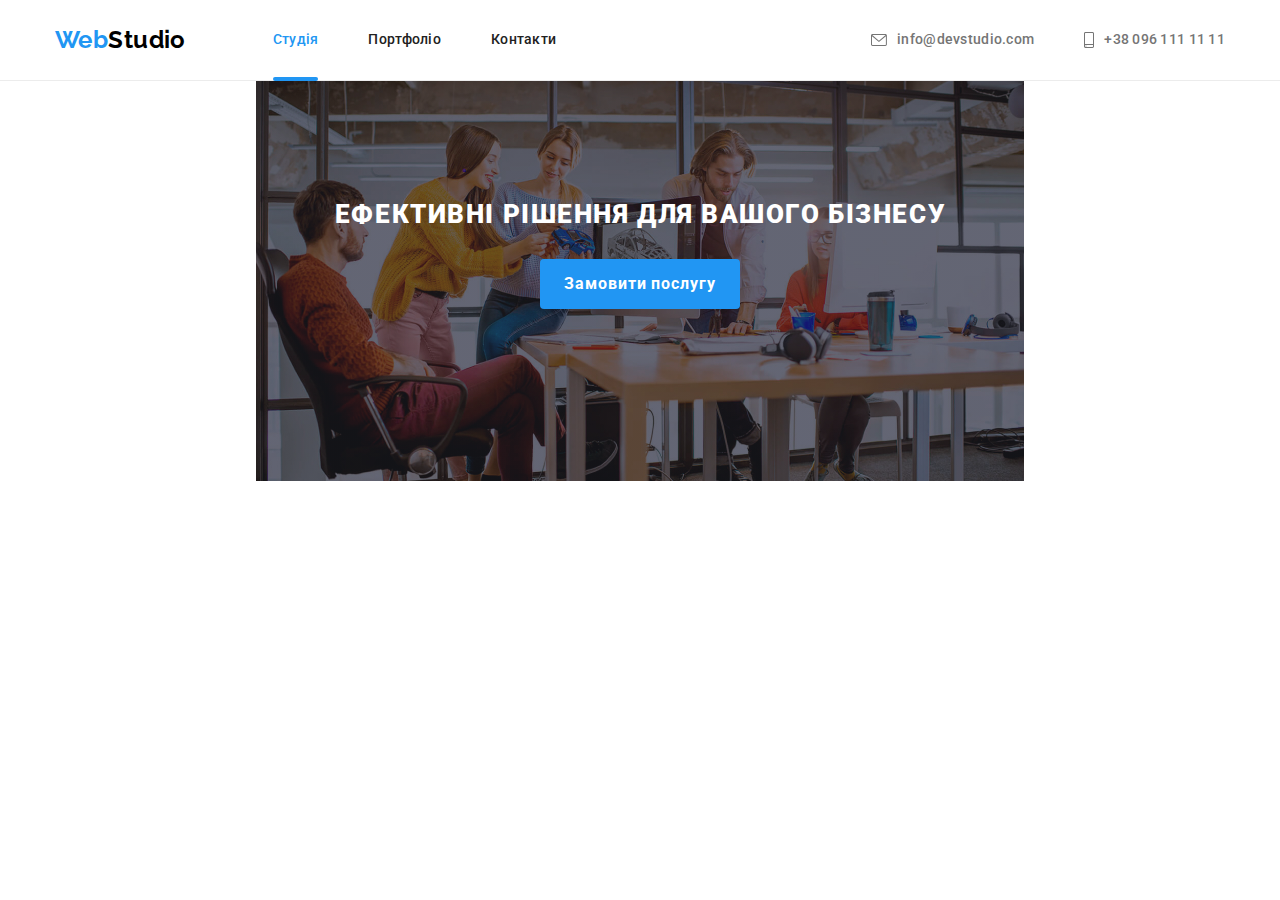
==== commit 72771fde: "burger hero" ====
--- a/index.html
+++ b/index.html
@@ -39,7 +39,7 @@
             </li>
           </ul>
         </nav>
-        <button class="menu-btn js-open-menu" type="button" >
+        <button class="menu-btn js-open-menu" type="button">
           <svg class="menu-btn__icon" width="40" height="40">
             <use
               href="./images/icon.svg#burger-menu"
@@ -56,7 +56,7 @@
               info@devstudio.com</a
             >
           </li>
-          <li class="auth-nav__item ">
+          <li class="auth-nav__item">
             <a href="tel:+380961111111" class="auth-nav__link">
               <svg class="auth-nav__img" width="10" height="16">
                 <use href="./images/icon.svg#icon-smartphone"></use>
@@ -68,33 +68,64 @@
       </div>
       <div class="mobile-menu js-menu-container" id="mobile-menu">
         <div class="container mobile-menu__container">
-          <button class="mobile-menu__close-button js-close-menu" type="button" aria-expanded="false">
-            <svg class="mobile-menu__close-icon " width="40" height="40">
+          <button
+            class="mobile-menu__close-button js-close-menu"
+            type="button"
+            aria-expanded="false"
+          >
+            <svg class="mobile-menu__close-icon" width="40" height="40">
               <use href="./images/icon.svg#close-burger-menu"></use>
             </svg>
           </button>
           <ul class="mobile-nav">
-            <li class="mobile-nav__item"><a href="./index.html" class="mobile-nav__link mobile-nav__link--current">Студія</a></li>
-            <li class="mobile-nav__item"><a href="./portfolio.html" class="mobile-nav__link">Портфоліо</a></li>
-            <li class="mobile-nav__item"><a href="/" class="mobile-nav__link">Контакти</a></li>
+            <li class="mobile-nav__item">
+              <a
+                href="./index.html"
+                class="mobile-nav__link mobile-nav__link--current"
+                >Студія</a
+              >
+            </li>
+            <li class="mobile-nav__item">
+              <a href="./portfolio.html" class="mobile-nav__link">Портфоліо</a>
+            </li>
+            <li class="mobile-nav__item">
+              <a href="/" class="mobile-nav__link">Контакти</a>
+            </li>
           </ul>
           <ul class="mobile-contacts">
-            <li class="mobile-contacts__item"><a href="tel:+380961111111" class="mobile-contacts__link mobile-contacts__link--current">+38 096 111 11 11</a></li>
-            <li class="mobile-contacts__item"><a href="mailto:info@devstudio.com" class="mobile-contacts__link ">info@devstudio.com</a></li>
+            <li class="mobile-contacts__item">
+              <a
+                href="tel:+380961111111"
+                class="mobile-contacts__link mobile-contacts__link--current"
+                >+38 096 111 11 11</a
+              >
+            </li>
+            <li class="mobile-contacts__item">
+              <a href="mailto:info@devstudio.com" class="mobile-contacts__link"
+                >info@devstudio.com</a
+              >
+            </li>
           </ul>
           <ul class="mobile-social">
-            <li class="mobile-social__item"><a href="" class="mobile-social__link">Instagram</a></li>
-            <li class="mobile-social__item"><a href="" class="mobile-social__link">Twitter</a></li>
-            <li class="mobile-social__item"><a href="" class="mobile-social__link">Facebook</a></li>
-            <li class="mobile-social__item"><a href="" class="mobile-social__link">LinkedIn</a></li>
+            <li class="mobile-social__item">
+              <a href="" class="mobile-social__link">Instagram</a>
+            </li>
+            <li class="mobile-social__item">
+              <a href="" class="mobile-social__link">Twitter</a>
+            </li>
+            <li class="mobile-social__item">
+              <a href="" class="mobile-social__link">Facebook</a>
+            </li>
+            <li class="mobile-social__item">
+              <a href="" class="mobile-social__link">LinkedIn</a>
+            </li>
           </ul>
         </div>
       </div>
     </header>
     <!--Hero-->
-    <!-- <main>
+    <main>
       <section class="hero-section">
-        <div class="container">
           <h1 class="hero-section__tittle">
             Ефективні рішення для вашого бізнесу
           </h1>
@@ -103,8 +134,7 @@
               Замовити послугу
             </button>
           </div>
-        </div>
-      </section> -->
+      </section>
     <!--about-->
     <!-- <section class="section-about section--padding-removed">
         <div class="container">
@@ -205,7 +235,7 @@
           <ul class="team-cards">
             <li class="team-cards__list">
               <img
-                src="./images/img4.jpg"
+                src="./images/ihor1200.jpg"
                 alt="Ігор"
                 width="270"
                 height="260"
@@ -249,7 +279,7 @@
             </li>
             <li class="team-cards__list">
               <img
-                src="./images/img1.jpg"
+                src="./images/olha1200.jpg"
                 alt="Ольга"
                 width="270"
                 height="260"
@@ -295,7 +325,7 @@
             </li>
             <li class="team-cards__list">
               <img
-                src="./images/img2.jpg"
+                src="./images/mykola1200.jpg"
                 alt="Микола"
                 width="270"
                 height="260"
@@ -339,7 +369,7 @@
             </li>
             <li class="team-cards__list">
               <img
-                src="./images/img3.jpg"
+                src="./images/mykhailo1200.jpg"
                 alt="Михайло"
                 width="270"
                 height="260"
--- a/css/main.min.css
+++ b/css/main.min.css
@@ -1 +1 @@
-:root{--primary-text-color: #757575;--accent-color: #2196f3;--white-color: #ffffff;--text-color-decoration: #212121;--background-second-color: #f5f4fa;--button-hover-color: #188ce8;--header-footer-color: #2f303a;--logo-black: #000000;--header-line: #ececec;--min-gap: 30px;--main-gap: 94px;--middle-gap: 50px}.visibility-hidden{position:absolute;width:1px;height:1px;margin:-1px;border:0;padding:0;white-space:nowrap;-webkit-clip-path:inset(100%);clip-path:inset(100%);clip:rect(0 0 0 0);overflow:hidden}html{-webkit-box-sizing:border-box;box-sizing:border-box}* *::before,*::after{-webkit-box-sizing:inherit;box-sizing:inherit}body{background-color:var(--background-color);color:var(--primary-text-color);font-family:Roboto,sans-serif;letter-spacing:.03em;font-size:14px;line-height:1.71}h1,h2,h3,h4,p{margin-top:0;margin-bottom:0}ul{margin-top:0;margin-bottom:0;padding-left:0;list-style:none}img{display:block;max-width:100%;height:auto}address{font-style:normal}.section--padding-removed{padding-top:var(--main-gap);padding-bottom:var(--main-gap)}.text--padding-removed{margin-bottom:10px}.portfolio-section{padding-top:94px;padding-bottom:91px}.container{padding-left:15px;padding-right:15px}@media screen and (min-width: 480px){.container{width:480px;margin-left:auto;margin-right:auto}}@media screen and (min-width: 768px){.container{width:768px}}@media screen and (min-width: 1200px){.container{width:1200px}}.mobile-menu__container{position:relative;padding:48px 40px;display:-webkit-box;display:-ms-flexbox;display:flex;-webkit-box-orient:vertical;-webkit-box-direction:normal;-ms-flex-direction:column;flex-direction:column}.backdrop{position:fixed;top:0;left:0;width:100vw;height:100vh;background-color:rgba(47,48,58,.4);opacity:1;-webkit-transition:opacity 250ms cubic-bezier(0.4, 0, 0.2, 1);transition:opacity 250ms cubic-bezier(0.4, 0, 0.2, 1)}.backdrop--is-hidden{opacity:0;pointer-events:none}.backdrop--is-hidden .modal{-webkit-transform:translate(-50%, -50%) scale(0.5);transform:translate(-50%, -50%) scale(0.5)}.modal{position:absolute;top:50%;left:50%;-webkit-transform:translate(-50%, -50%) scale(1);transform:translate(-50%, -50%) scale(1);width:528px;background-color:var(--white-color);-webkit-transition:-webkit-transform 250ms cubic-bezier(0.4, 0, 0.2, 1);transition:-webkit-transform 250ms cubic-bezier(0.4, 0, 0.2, 1);transition:transform 250ms cubic-bezier(0.4, 0, 0.2, 1);transition:transform 250ms cubic-bezier(0.4, 0, 0.2, 1), -webkit-transform 250ms cubic-bezier(0.4, 0, 0.2, 1);padding:40px;border-radius:4px;-webkit-box-shadow:0px 1px 3px rgba(0,0,0,.12),0px 1px 1px rgba(0,0,0,.14),0px 2px 1px rgba(0,0,0,.2);box-shadow:0px 1px 3px rgba(0,0,0,.12),0px 1px 1px rgba(0,0,0,.14),0px 2px 1px rgba(0,0,0,.2)}.modal__close-button{position:absolute;top:8px;right:8px;width:30px;height:30px;border-radius:50%;border:1px solid rgba(0,0,0,.1);background-color:rgba(0,0,0,0);padding:0;display:-webkit-box;display:-ms-flexbox;display:flex;-webkit-box-pack:center;-ms-flex-pack:center;justify-content:center;-webkit-box-align:center;-ms-flex-align:center;align-items:center;cursor:pointer;-webkit-transition:fill 250ms cubic-bezier(0.4, 0, 0.2, 1);transition:fill 250ms cubic-bezier(0.4, 0, 0.2, 1)}.modal__close-button:hover,.modal__close-button:focus{fill:var(--accent-color)}.logo{font-family:Raleway,sans-serif;text-decoration:none;font-size:26px;line-height:1.2;color:var(--accent-color);cursor:pointer;margin-right:var(--main-gap)}.logo__header--text{color:var(--logo-black)}.logo__footer--text{color:var(--white-color)}@media screen and (min-width: 768px){.logo{font-weight:700;margin-right:87px;font-size:24px;line-height:1.16}}.page-header{border-bottom:1px solid var(--header-line)}@media screen and (max-width: 767px){.page-header{background:#303030;position:relative;padding:10px 0}}.container--centered{display:-webkit-box;display:-ms-flexbox;display:flex;-webkit-box-pack:justify;-ms-flex-pack:justify;justify-content:space-between;-webkit-box-align:center;-ms-flex-align:center;align-items:center}@media screen and (max-width: 767px){.site-nav{display:none}}@media screen and (min-width: 768px){.site-nav{display:-webkit-box;display:-ms-flexbox;display:flex;-webkit-box-align:center;-ms-flex-align:center;align-items:center}.site-nav__link{display:-webkit-box;display:-ms-flexbox;display:flex;color:var(--text-color-decoration);font-weight:500;font-size:14px;line-height:1.14;letter-spacing:.02em;text-decoration:none;-webkit-transition:color 250ms cubic-bezier(0.4, 0, 0.2, 1);transition:color 250ms cubic-bezier(0.4, 0, 0.2, 1);padding:32px 0}.site-nav__link:hover,.site-nav__link:focus{color:var(--accent-color)}.site-nav__item:not(:last-child){margin-right:var(--middle-gap)}.site-nav__link--current{color:var(--accent-color);position:relative}.site-nav__link--current::after{position:absolute;width:100%;height:4px;bottom:0;left:0;border-radius:2px;background-color:var(--accent-color);display:block;content:"";margin-bottom:-1px}.navigation{display:-webkit-box;display:-ms-flexbox;display:flex;-webkit-box-align:center;-ms-flex-align:center;align-items:center}}@media screen and (max-width: 767px){.auth-nav{display:none}}@media screen and (min-width: 768px){.auth-nav{display:block;-webkit-box-align:center;-ms-flex-align:center;align-items:center;margin-left:auto}.auth-nav__item:not(:last-child){margin-bottom:10px}.auth-nav__link{color:var(--primary-text-color);font-weight:500;font-size:12px;line-height:1.16;letter-spacing:.02em;text-decoration:none;-webkit-transition:color 250ms cubic-bezier(0.4, 0, 0.2, 1);transition:color 250ms cubic-bezier(0.4, 0, 0.2, 1);display:-webkit-box;display:-ms-flexbox;display:flex;-webkit-box-align:center;-ms-flex-align:center;align-items:center}.auth-nav__link:hover,.auth-nav__link:focus{color:var(--accent-color)}}.auth-nav__img{margin-right:10px;fill:var(--primary-text-color)}.auth-nav__link:hover .auth-nav__img,.auth-nav__link:focus .auth-nav__img{fill:var(--accent-color)}.menu-btn{background-color:rgba(0,0,0,0);border:none;cursor:pointer;line-height:0;padding:0}.mobile-menu{position:fixed;width:100%;height:100vh;top:0;left:0;overflow:auto;background-color:var(--white-color);opacity:0;visibility:hidden;pointer-events:none}.mobile-menu.is-open{opacity:1;visibility:visible;pointer-events:auto}.mobile-menu__close-button{position:absolute;top:10px;right:15px;background-color:rgba(0,0,0,0);border:none;cursor:pointer;line-height:0;padding:0}.mobile-menu__close-button:hover,.mobile-menu__close-button:focus{fill:var(--accent-color)}@media screen and (min-width: 768px){.menu-btn{display:none}}.mobile-nav{margin-bottom:auto}.mobile-nav__item{margin-bottom:32px}.mobile-nav__link{text-decoration:none;font-style:normal;font-weight:500;font-size:40px;line-height:1.17;letter-spacing:.02em;color:var(--text-color-decoration)}.mobile-nav__link--current{color:var(--accent-color)}.mobile-contacts{display:block;margin-top:auto}.mobile-contacts__item:not(:last-child){margin-bottom:32px}.mobile-contacts__link{text-decoration:none;font-weight:500;font-size:24px;line-height:1.16;letter-spacing:.02em;color:var(--primary-text-color)}.mobile-contacts__link--current{font-weight:500;font-size:34px;line-height:1.17;letter-spacing:.02em;color:var(--accent-color)}.mobile-social{display:-webkit-box;display:-ms-flexbox;display:flex;-ms-flex-wrap:wrap;flex-wrap:wrap}.mobile-social__link{text-decoration:none;font-weight:500;font-size:18px;line-height:1.22;letter-spacing:.02em;color:var(--accent-color)}.mobile-social__item:not(:last-child){padding-right:10px;border-right:1px solid rgba(33,33,33,.2)}.mobile-social__item:not(:first-child){padding-left:10px}.mobile-menu{display:-webkit-box;display:-ms-flexbox;display:flex;-webkit-box-orient:vertical;-webkit-box-direction:normal;-ms-flex-direction:column;flex-direction:column}.hero-section{background-color:var(--header-footer-color);text-align:center;padding-top:200px;padding-bottom:200px;background-image:-webkit-gradient(linear, left top, left bottom, from(rgba(47, 48, 58, 0.4)), to(rgba(47, 48, 58, 0.4))),url("../images/hero.jpg");background-image:linear-gradient(rgba(47, 48, 58, 0.4), rgba(47, 48, 58, 0.4)),url("../images/hero.jpg");background-size:cover;background-position:center;background-repeat:no-repeat;max-width:1600px;margin-left:auto;margin-right:auto}.hero-section__tittle{color:var(--white-color);font-weight:900;width:696px;font-size:44px;line-height:1.36;letter-spacing:.06em;text-transform:uppercase;margin-bottom:var(--min-gap);margin-left:auto;margin-right:auto}.hero-button__primary{padding:10px 20px;min-width:216px;background-color:var(--accent-color);color:var(--white-color);font-family:inherit;font-weight:700;font-size:16px;line-height:1.87;letter-spacing:.06em;cursor:pointer;border-radius:4px;border:none;-webkit-transition:background-color 250ms cubic-bezier(0.4, 0, 0.2, 1),-webkit-box-shadow 250ms cubic-bezier(0.4, 0, 0.2, 1);transition:background-color 250ms cubic-bezier(0.4, 0, 0.2, 1),-webkit-box-shadow 250ms cubic-bezier(0.4, 0, 0.2, 1);transition:background-color 250ms cubic-bezier(0.4, 0, 0.2, 1),box-shadow 250ms cubic-bezier(0.4, 0, 0.2, 1);transition:background-color 250ms cubic-bezier(0.4, 0, 0.2, 1),box-shadow 250ms cubic-bezier(0.4, 0, 0.2, 1),-webkit-box-shadow 250ms cubic-bezier(0.4, 0, 0.2, 1)}.hero-button__primary:hover,.hero-button__primary:focus{background-color:var(--button-hover-color);-webkit-box-shadow:0px 4px 4px rgba(0,0,0,.15);box-shadow:0px 4px 4px rgba(0,0,0,.15)}.section-about{padding-bottom:0}.section__tittle{color:var(--text-color-decoration);font-weight:700;font-size:36px;line-height:1.16;margin-bottom:var(--middle-gap);text-align:center}.advantage{display:-webkit-box;display:-ms-flexbox;display:flex;-ms-flex-wrap:wrap;flex-wrap:wrap;margin-top:calc(-1*var(--min-gap));margin-left:calc(-1*var(--min-gap))}.advantage__item{-ms-flex-wrap:wrap;flex-wrap:wrap;-ms-flex-preferred-size:calc(25% - 30px);flex-basis:calc(25% - 30px);margin-top:var(--min-gap);margin-left:var(--min-gap)}.advantage__tittle{font-weight:700;font-size:14px;line-height:1.14;color:var(--text-color-decoration)}.advantage__icon{width:270px;height:120px;background-color:var(--background-second-color);margin-bottom:30px;display:-webkit-box;display:-ms-flexbox;display:flex;-webkit-box-pack:center;-ms-flex-pack:center;justify-content:center;-webkit-box-align:center;-ms-flex-align:center;align-items:center;border-radius:4px}.work-list{display:-webkit-box;display:-ms-flexbox;display:flex;-ms-flex-wrap:wrap;flex-wrap:wrap}.work-list__item{width:calc((100% - 3*var(--min-gap))/3);position:relative}.work-list__item:not(:nth-child(3n)){margin-right:var(--min-gap)}.work-list__item:not(:nth-last-child(-n+3)){margin-bottom:var(--min-gap)}.work-list__discription{width:100%;position:absolute;bottom:0;left:0;height:70px;display:-webkit-box;display:-ms-flexbox;display:flex;-webkit-box-align:center;-ms-flex-align:center;align-items:center;-webkit-box-pack:center;-ms-flex-pack:center;justify-content:center;font-weight:bold;font-size:14px;line-height:1.14;text-align:center;text-transform:uppercase;color:var(--white-color);background-color:rgba(47,48,58,.8)}.section-team{background-color:var(--background-second-color)}.team-cards{display:-webkit-box;display:-ms-flexbox;display:flex;-ms-flex-wrap:wrap;flex-wrap:wrap}.team-cards__list{background-color:var(--white-color);-webkit-box-shadow:0px 1px 3px rgba(0,0,0,.12),0px 1px 1px rgba(0,0,0,.14),0px 2px 1px rgba(0,0,0,.2);box-shadow:0px 1px 3px rgba(0,0,0,.12),0px 1px 1px rgba(0,0,0,.14),0px 2px 1px rgba(0,0,0,.2);border-radius:0px 0px 4px 4px}.team-cards__list{-ms-flex-preferred-size:calc((100% - 90px)/4);flex-basis:calc((100% - 90px)/4)}.team-cards__list:not(:nth-child(4n)){margin-right:var(--min-gap)}.team-cards__list:not(:nth-last-child(-n+4)){margin-bottom:var(--min-gap)}.content-wrapper{padding:var(--min-gap);padding-left:32px;padding-right:32px}.content-wrapper__tittle{color:var(--text-color-decoration);font-weight:500;font-size:16px;line-height:1.18;text-align:center}.content-wrapper__text{font-size:16px;line-height:1.18;text-align:center;margin-bottom:16px}.social{display:-webkit-box;display:-ms-flexbox;display:flex;-webkit-box-pack:justify;-ms-flex-pack:justify;justify-content:space-between}.social__link{width:44px;height:44px;background-color:var(--white-color);border-radius:50%;display:-webkit-box;display:-ms-flexbox;display:flex;-webkit-box-align:center;-ms-flex-align:center;align-items:center;-webkit-box-pack:center;-ms-flex-pack:center;justify-content:center;-webkit-transition:background-color 250ms cubic-bezier(0.4, 0, 0.2, 1);transition:background-color 250ms cubic-bezier(0.4, 0, 0.2, 1)}.social__link:hover,.social__link:focus{background-color:var(--accent-color)}.social__icon{fill:#afb1b8;-webkit-transition:fill 250ms cubic-bezier(0.4, 0, 0.2, 1);transition:fill 250ms cubic-bezier(0.4, 0, 0.2, 1)}.social__link:hover .social__icon,.social__link:focus .social__icon{fill:var(--white-color)}.footer-social{margin-left:70px}.footer-social__text{font-weight:700;line-height:1.14;text-transform:uppercase;color:var(--white-color);margin-bottom:20px}.join-social{display:-webkit-box;display:-ms-flexbox;display:flex;margin-top:20px}.join-social__list:not(:last-child){margin-right:10px}.join-social__link{width:44px;height:44px;background-color:rgba(255,255,255,.1);border-radius:50%;display:-webkit-box;display:-ms-flexbox;display:flex;-webkit-box-align:center;-ms-flex-align:center;align-items:center;-webkit-box-pack:center;-ms-flex-pack:center;justify-content:center;-webkit-transition:background-color 250ms cubic-bezier(0.4, 0, 0.2, 1);transition:background-color 250ms cubic-bezier(0.4, 0, 0.2, 1)}.join-social__link:hover,.join-social__link:focus{background-color:#2196f3}.join-social__icon{fill:var(--white-color)}.section-client{padding-top:94px;padding-bottom:88px}.client-list{display:-webkit-box;display:-ms-flexbox;display:flex;-webkit-box-pack:justify;-ms-flex-pack:justify;justify-content:space-between}.client-list__link{width:170px;height:92px;display:-webkit-box;display:-ms-flexbox;display:flex;-webkit-box-pack:center;-ms-flex-pack:center;justify-content:center;-webkit-box-align:center;-ms-flex-align:center;align-items:center;border:1px solid #afb1b8;border-radius:4px;-webkit-transition:border 250ms cubic-bezier(0.4, 0, 0.2, 1);transition:border 250ms cubic-bezier(0.4, 0, 0.2, 1)}.client-list__link:hover,.client-list__link:focus{border:1px solid var(--accent-color)}.client-list__icon{fill:#afb1b8;-webkit-transition:fill 250ms cubic-bezier(0.4, 0, 0.2, 1);transition:fill 250ms cubic-bezier(0.4, 0, 0.2, 1)}.client-list__link:hover .client-list__icon,.client-list__link:focus .client-list__icon{fill:var(--accent-color)}.footer{background-color:var(--header-footer-color);padding-top:60px;padding-bottom:60px}.footer__container{background-color:var(--header-footer-color);display:-webkit-box;display:-ms-flexbox;display:flex;-webkit-box-align:baseline;-ms-flex-align:baseline;align-items:baseline}.footer-address{margin-top:20px}.footer-address__text{color:var(--white-color);line-height:24px;color:var(--white-color);margin-bottom:9px}.contacts-list__link{line-height:24px;color:rgba(255,255,255,.6);text-decoration:none}.contacts-list__item:not(:last-child){margin-bottom:9px}.footer-submit{margin-left:auto}.footer-submit__text{display:block;font-weight:700;line-height:1.14;text-transform:uppercase;color:var(--white-color);margin-bottom:20px}.footer-submit__list{display:-webkit-box;display:-ms-flexbox;display:flex}.footer-submit__mailing{width:358px;height:50px;padding:15px 16px;border:1px solid rgba(255,255,255,.3);border-radius:4px;background-color:var(--header-footer-color);color:var(--white-color);margin-right:12px}.footer-submit__mailing::-webkit-input-placeholder{font-size:16px;line-height:1.25;color:rgba(255,255,255,.6)}.footer-submit__mailing::-moz-placeholder{font-size:16px;line-height:1.25;color:rgba(255,255,255,.6)}.footer-submit__mailing:-ms-input-placeholder{font-size:16px;line-height:1.25;color:rgba(255,255,255,.6)}.footer-submit__mailing::-ms-input-placeholder{font-size:16px;line-height:1.25;color:rgba(255,255,255,.6)}.footer-submit__mailing::placeholder{font-size:16px;line-height:1.25;color:rgba(255,255,255,.6)}.footer-submit__button{display:-webkit-box;display:-ms-flexbox;display:flex;-webkit-box-align:center;-ms-flex-align:center;align-items:center;padding:10px 28px;border-radius:4px;font-weight:700;font-size:16px;line-height:1.87;letter-spacing:.06em;background-color:var(--accent-color);color:var(--white-color);cursor:pointer;border:none}.footer-submit__icon{margin-left:10px}.contact-form__text{font-weight:700;font-size:20px;line-height:1.15;color:#212121;margin-bottom:12px;text-align:center}.contact-form__wrapper{margin-bottom:10px;position:relative;display:block}.contact-form__input{width:100%;height:40px;border:1px solid rgba(33,33,33,.2);border-radius:4px;padding-left:42px;-webkit-transition:border-color 250ms cubic-bezier(0.4, 0, 0.2, 1);transition:border-color 250ms cubic-bezier(0.4, 0, 0.2, 1)}.contact-form__input:hover,.contact-form__input:focus{outline:none;border-color:var(--accent-color)}.contact-form__icon{position:absolute;top:50%;left:12px;-webkit-transform:translateY(-50%);transform:translateY(-50%);display:block;-webkit-transition:fill 250ms cubic-bezier(0.4, 0, 0.2, 1);transition:fill 250ms cubic-bezier(0.4, 0, 0.2, 1)}.contact-form__input:hover+.contact-form__icon,.contact-form__input:focus+.contact-form__icon{fill:var(--accent-color)}.contact-form__tittle{display:block;font-size:12px;line-height:1.16;letter-spacing:.01em;color:#757575;margin-bottom:4px}.contact-form__message{width:100%;height:120px;border:1px solid rgba(33,33,33,.2);border-radius:4px;padding:12px 16px;display:block;margin-bottom:20px;-webkit-transition:border-color 250ms cubic-bezier(0.4, 0, 0.2, 1);transition:border-color 250ms cubic-bezier(0.4, 0, 0.2, 1)}.contact-form__message:hover,.contact-form__message:focus{outline:none;border-color:var(--accent-color)}.contact-form__message::-webkit-input-placeholder{font-size:12px;line-height:1.16;letter-spacing:.01em;color:rgba(117,117,117,.5)}.contact-form__message::-moz-placeholder{font-size:12px;line-height:1.16;letter-spacing:.01em;color:rgba(117,117,117,.5)}.contact-form__message:-ms-input-placeholder{font-size:12px;line-height:1.16;letter-spacing:.01em;color:rgba(117,117,117,.5)}.contact-form__message::-ms-input-placeholder{font-size:12px;line-height:1.16;letter-spacing:.01em;color:rgba(117,117,117,.5)}.contact-form__message::placeholder{font-size:12px;line-height:1.16;letter-spacing:.01em;color:rgba(117,117,117,.5)}textarea{resize:none}.checkbox-wrapper{margin-bottom:30px;display:block}.checkbox-wrapper__description{display:-webkit-box;display:-ms-flexbox;display:flex;-webkit-box-align:center;-ms-flex-align:center;align-items:center;-webkit-box-pack:center;-ms-flex-pack:center;justify-content:center;font-size:14px;line-height:1.71;color:var(--primary-text-color);-webkit-transition:background-color 250ms cubic-bezier(0.4, 0, 0.2, 1),border 1150ms cubic-bezier(0.4, 0, 0.2, 1);transition:background-color 250ms cubic-bezier(0.4, 0, 0.2, 1),border 1150ms cubic-bezier(0.4, 0, 0.2, 1)}.checkbox-wrapper__description::before{content:"";display:inline-block;width:16px;height:15px;border:2px solid var(--text-color-decoration);border-radius:3px;cursor:pointer;margin-right:7px;-webkit-transition:250ms cubic-bezier(0.4, 0, 0.2, 1),border 250ms cubic-bezier(0.4, 0, 0.2, 1);transition:250ms cubic-bezier(0.4, 0, 0.2, 1),border 250ms cubic-bezier(0.4, 0, 0.2, 1)}.checkbox-wrapper__form:checked+.checkbox-wrapper__description::before{background-image:url("../images/check.svg");background-size:contain;border:2px solid var(--accent-color);background-color:var(--accent-color)}.checkbox-wrapper__policy-link{font-size:14px;line-height:1.71;color:var(--accent-color)}.checkbox-wrapper__button-form{display:block;margin:0 auto;background-color:var(--accent-color);color:var(--white-color);cursor:pointer;padding:10px 52px;font-weight:700;font-size:16px;line-height:1.87;letter-spacing:.06em;border-radius:4px;border:none;-webkit-transition:background-color 250ms cubic-bezier(0.4, 0, 0.2, 1),-webkit-box-shadow 250ms cubic-bezier(0.4, 0, 0.2, 1);transition:background-color 250ms cubic-bezier(0.4, 0, 0.2, 1),-webkit-box-shadow 250ms cubic-bezier(0.4, 0, 0.2, 1);transition:box-shadow 250ms cubic-bezier(0.4, 0, 0.2, 1),background-color 250ms cubic-bezier(0.4, 0, 0.2, 1);transition:box-shadow 250ms cubic-bezier(0.4, 0, 0.2, 1),background-color 250ms cubic-bezier(0.4, 0, 0.2, 1),-webkit-box-shadow 250ms cubic-bezier(0.4, 0, 0.2, 1)}.checkbox-wrapper__button-form:hover,.checkbox-wrapper__button-form:focus{background-color:var(--button-hover-color);-webkit-box-shadow:0px 4px 4px rgba(0,0,0,.15);box-shadow:0px 4px 4px rgba(0,0,0,.15)}.buttons-list{display:-webkit-box;display:-ms-flexbox;display:flex;-webkit-box-pack:center;-ms-flex-pack:center;justify-content:center;margin-bottom:var(--middle-gap)}.buttons-list__item:not(:last-child){margin-right:8px}.buttons-list__button{font-family:inherit;font-weight:500;font-size:16px;line-height:1.62;cursor:pointer;border:none;border-radius:4px;background-color:var(--background-second-color);color:var(--text-color-decoration);padding:6px 22px;-webkit-transition:color 250ms cubic-bezier(0.4, 0, 0.2, 1),background-color 250ms cubic-bezier(0.4, 0, 0.2, 1),-webkit-box-shadow 250ms cubic-bezier(0.4, 0, 0.2, 1);transition:color 250ms cubic-bezier(0.4, 0, 0.2, 1),background-color 250ms cubic-bezier(0.4, 0, 0.2, 1),-webkit-box-shadow 250ms cubic-bezier(0.4, 0, 0.2, 1);transition:color 250ms cubic-bezier(0.4, 0, 0.2, 1),background-color 250ms cubic-bezier(0.4, 0, 0.2, 1),box-shadow 250ms cubic-bezier(0.4, 0, 0.2, 1);transition:color 250ms cubic-bezier(0.4, 0, 0.2, 1),background-color 250ms cubic-bezier(0.4, 0, 0.2, 1),box-shadow 250ms cubic-bezier(0.4, 0, 0.2, 1),-webkit-box-shadow 250ms cubic-bezier(0.4, 0, 0.2, 1)}.buttons-list__button:hover,.buttons-list__button:focus{border:none;color:var(--white-color);background-color:var(--accent-color);-webkit-box-shadow:0px 3px 1px rgba(0,0,0,.1),0px 1px 2px rgba(0,0,0,.08),0px 2px 2px rgba(0,0,0,.12);box-shadow:0px 3px 1px rgba(0,0,0,.1),0px 1px 2px rgba(0,0,0,.08),0px 2px 2px rgba(0,0,0,.12)}.portfolio{display:-webkit-box;display:-ms-flexbox;display:flex;-ms-flex-wrap:wrap;flex-wrap:wrap;margin-left:calc(-1*var(--min-gap));margin-top:calc(-1*var(--min-gap));background-color:var(--white-color)}.portfolio__cards-list{margin-left:var(--min-gap);margin-top:var(--min-gap);-ms-flex-preferred-size:3.3333333333;flex-basis:3.3333333333}.portfolio__link{text-decoration:none;color:var(--primary-text-color);display:block;-webkit-transition:-webkit-box-shadow 250ms cubic-bezier(0.4, 0, 0.2, 1);transition:-webkit-box-shadow 250ms cubic-bezier(0.4, 0, 0.2, 1);transition:box-shadow 250ms cubic-bezier(0.4, 0, 0.2, 1);transition:box-shadow 250ms cubic-bezier(0.4, 0, 0.2, 1), -webkit-box-shadow 250ms cubic-bezier(0.4, 0, 0.2, 1)}.portfolio__link:hover,.portfolio__link:focus{-webkit-box-shadow:0px 1px 1px rgba(0,0,0,.12),0px 4px 4px rgba(0,0,0,.06),1px 4px 6px rgba(0,0,0,.16);box-shadow:0px 1px 1px rgba(0,0,0,.12),0px 4px 4px rgba(0,0,0,.06),1px 4px 6px rgba(0,0,0,.16)}.portfolio-wrapper{padding:20px 24px;outline:1px solid #eee}.portfolio-wrapper__tittle{color:var(--text-color-decoration);font-weight:700;font-size:18px;line-height:2;text-decoration:none;margin-bottom:4px}.portfolio-wrapper__text{font-size:16px;line-height:1.87}.card-overlay{position:relative;overflow:hidden}.block-info{position:absolute;width:100%;height:100%;top:0;left:0;background-color:rgba(33,150,243,.9);-webkit-transform:translateY(100%);transform:translateY(100%);-webkit-transition:-webkit-transform 250ms cubic-bezier(0.4, 0, 0.2, 1);transition:-webkit-transform 250ms cubic-bezier(0.4, 0, 0.2, 1);transition:transform 250ms cubic-bezier(0.4, 0, 0.2, 1);transition:transform 250ms cubic-bezier(0.4, 0, 0.2, 1), -webkit-transform 250ms cubic-bezier(0.4, 0, 0.2, 1)}.portfolio__cards-list:hover .block-info{-webkit-transform:translateY(0);transform:translateY(0)}.block-info__text{position:absolute;padding:63px 24px;font-size:18px;line-height:1.55;color:var(--white-color)}/*# sourceMappingURL=main.min.css.map */+:root{--primary-text-color: #757575;--accent-color: #2196f3;--white-color: #ffffff;--text-color-decoration: #212121;--background-second-color: #f5f4fa;--button-hover-color: #188ce8;--header-footer-color: #2f303a;--logo-black: #000000;--header-line: #ececec;--min-gap: 30px;--main-gap: 94px;--middle-gap: 50px}.visibility-hidden{position:absolute;width:1px;height:1px;margin:-1px;border:0;padding:0;white-space:nowrap;-webkit-clip-path:inset(100%);clip-path:inset(100%);clip:rect(0 0 0 0);overflow:hidden}html{-webkit-box-sizing:border-box;box-sizing:border-box}* *::before,*::after{-webkit-box-sizing:inherit;box-sizing:inherit}body{background-color:var(--background-color);color:var(--primary-text-color);font-family:Roboto,sans-serif;letter-spacing:.03em;font-size:14px;line-height:1.71}h1,h2,h3,h4,p{margin-top:0;margin-bottom:0}ul{margin-top:0;margin-bottom:0;padding-left:0;list-style:none}img{display:block;max-width:100%;height:auto}address{font-style:normal}.section--padding-removed{padding-top:var(--main-gap);padding-bottom:var(--main-gap)}.text--padding-removed{margin-bottom:10px}.portfolio-section{padding-top:94px;padding-bottom:91px}.container{padding-left:15px;padding-right:15px}.mobile-menu__container{position:relative;padding:48px 40px;display:-webkit-box;display:-ms-flexbox;display:flex;-webkit-box-orient:vertical;-webkit-box-direction:normal;-ms-flex-direction:column;flex-direction:column;height:100vh}@media screen and (min-width: 480px){.container{width:480px;margin-left:auto;margin-right:auto}}@media screen and (min-width: 768px){.container{width:768px}}@media screen and (min-width: 1200px){.container{width:1200px}}.backdrop{position:fixed;top:0;left:0;width:100vw;height:100vh;background-color:rgba(47,48,58,.4);opacity:1;-webkit-transition:opacity 250ms cubic-bezier(0.4, 0, 0.2, 1);transition:opacity 250ms cubic-bezier(0.4, 0, 0.2, 1)}.backdrop--is-hidden{opacity:0;pointer-events:none}.backdrop--is-hidden .modal{-webkit-transform:translate(-50%, -50%) scale(0.5);transform:translate(-50%, -50%) scale(0.5)}.modal{position:absolute;top:50%;left:50%;-webkit-transform:translate(-50%, -50%) scale(1);transform:translate(-50%, -50%) scale(1);width:528px;background-color:var(--white-color);-webkit-transition:-webkit-transform 250ms cubic-bezier(0.4, 0, 0.2, 1);transition:-webkit-transform 250ms cubic-bezier(0.4, 0, 0.2, 1);transition:transform 250ms cubic-bezier(0.4, 0, 0.2, 1);transition:transform 250ms cubic-bezier(0.4, 0, 0.2, 1), -webkit-transform 250ms cubic-bezier(0.4, 0, 0.2, 1);padding:40px;border-radius:4px;-webkit-box-shadow:0px 1px 3px rgba(0,0,0,.12),0px 1px 1px rgba(0,0,0,.14),0px 2px 1px rgba(0,0,0,.2);box-shadow:0px 1px 3px rgba(0,0,0,.12),0px 1px 1px rgba(0,0,0,.14),0px 2px 1px rgba(0,0,0,.2)}.modal__close-button{position:absolute;top:8px;right:8px;width:30px;height:30px;border-radius:50%;border:1px solid rgba(0,0,0,.1);background-color:rgba(0,0,0,0);padding:0;display:-webkit-box;display:-ms-flexbox;display:flex;-webkit-box-pack:center;-ms-flex-pack:center;justify-content:center;-webkit-box-align:center;-ms-flex-align:center;align-items:center;cursor:pointer;-webkit-transition:fill 250ms cubic-bezier(0.4, 0, 0.2, 1);transition:fill 250ms cubic-bezier(0.4, 0, 0.2, 1)}.modal__close-button:hover,.modal__close-button:focus{fill:var(--accent-color)}.logo{font-family:Raleway,sans-serif;text-decoration:none;font-size:26px;line-height:1.2;color:var(--accent-color);cursor:pointer;margin-right:var(--main-gap)}.logo__header--text{color:var(--logo-black)}.logo__footer--text{color:var(--white-color)}@media screen and (min-width: 768px){.logo{font-weight:700;margin-right:87px;font-size:24px;line-height:1.16}}.page-header{border-bottom:1px solid var(--header-line)}@media screen and (max-width: 1199px){.container--centered{-webkit-box-pack:justify;-ms-flex-pack:justify;justify-content:space-between}}@media screen and (max-width: 767px){.page-header{position:relative;padding:10px 0}}.container--centered{display:-webkit-box;display:-ms-flexbox;display:flex;-webkit-box-align:center;-ms-flex-align:center;align-items:center}@media screen and (max-width: 767px){.site-nav{display:none}}@media screen and (min-width: 768px){.site-nav{display:-webkit-box;display:-ms-flexbox;display:flex;-webkit-box-align:center;-ms-flex-align:center;align-items:center}.site-nav__link{display:-webkit-box;display:-ms-flexbox;display:flex;color:var(--text-color-decoration);font-weight:500;line-height:1.14;letter-spacing:.02em;text-decoration:none;-webkit-transition:color 250ms cubic-bezier(0.4, 0, 0.2, 1);transition:color 250ms cubic-bezier(0.4, 0, 0.2, 1);padding:32px 0}.site-nav__link:hover,.site-nav__link:focus{color:var(--accent-color)}.site-nav__item:not(:last-child){margin-right:var(--middle-gap)}.site-nav__link--current{color:var(--accent-color);position:relative}.site-nav__link--current::after{position:absolute;width:100%;height:4px;bottom:0;left:0;border-radius:2px;background-color:var(--accent-color);display:block;content:"";margin-bottom:-1px}.navigation{display:-webkit-box;display:-ms-flexbox;display:flex;-webkit-box-align:center;-ms-flex-align:center;align-items:center}}@media screen and (max-width: 767px){.auth-nav{display:none}}@media screen and (min-width: 768px){.auth-nav{display:block;-webkit-box-align:center;-ms-flex-align:center;align-items:center;margin-left:auto}.auth-nav__item:not(:last-child){margin-bottom:10px}.auth-nav__link{color:var(--primary-text-color);font-weight:500;font-size:12px;line-height:1.16;letter-spacing:.02em;text-decoration:none;-webkit-transition:color 250ms cubic-bezier(0.4, 0, 0.2, 1);transition:color 250ms cubic-bezier(0.4, 0, 0.2, 1);display:-webkit-box;display:-ms-flexbox;display:flex;-webkit-box-align:center;-ms-flex-align:center;align-items:center}.auth-nav__link:hover,.auth-nav__link:focus{color:var(--accent-color)}.auth-nav__img{margin-right:10px;fill:var(--primary-text-color)}.auth-nav__link:hover .auth-nav__img,.auth-nav__link:focus .auth-nav__img{fill:var(--accent-color)}}@media screen and (min-width: 1200px){.auth-nav{display:-webkit-box;display:-ms-flexbox;display:flex}.auth-nav__item:not(:last-child){margin-right:var(--middle-gap);margin-bottom:0}.auth-nav__link{color:var(--primary-text-color);font-size:14px;line-height:1.14;padding-top:32px;padding-bottom:32px}}.menu-btn{background-color:rgba(0,0,0,0);border:none;cursor:pointer;line-height:0;padding:0;-webkit-transition:fill 250ms cubic-bezier(0.4, 0, 0.2, 1);transition:fill 250ms cubic-bezier(0.4, 0, 0.2, 1)}.menu-btn:hover,.menu-btn:focus{fill:var(--accent-color)}.mobile-menu{position:fixed;width:100%;height:100vh;top:0;left:0;overflow:auto;background-color:var(--white-color);opacity:0;visibility:hidden;pointer-events:none}.mobile-menu.is-open{opacity:1;visibility:visible;pointer-events:auto}.mobile-menu__close-button{position:absolute;top:10px;right:15px;background-color:rgba(0,0,0,0);border:none;cursor:pointer;line-height:0;padding:0;-webkit-transition:fill 250ms cubic-bezier(0.4, 0, 0.2, 1);transition:fill 250ms cubic-bezier(0.4, 0, 0.2, 1)}.mobile-menu__close-button:hover,.mobile-menu__close-button:focus{fill:var(--accent-color)}@media screen and (min-width: 768px){.menu-btn{display:none}.mobile-menu{display:none}}.mobile-nav__item{margin-bottom:32px}.mobile-nav__link{text-decoration:none;font-style:normal;font-weight:500;font-size:40px;line-height:1.17;letter-spacing:.02em;color:var(--text-color-decoration)}.mobile-nav__link--current{color:var(--accent-color)}.mobile-contacts{display:block;margin-top:auto}.mobile-contacts__item:not(:last-child){margin-bottom:32px}.mobile-contacts__link{text-decoration:none;font-weight:500;font-size:24px;line-height:1.16;letter-spacing:.02em;color:var(--primary-text-color)}.mobile-contacts__link--current{font-weight:500;font-size:34px;line-height:1.17;letter-spacing:.02em;color:var(--accent-color)}.mobile-social{display:-webkit-box;display:-ms-flexbox;display:flex;-ms-flex-wrap:wrap;flex-wrap:wrap;margin-top:64px}.mobile-social__link{text-decoration:none;font-weight:500;font-size:18px;line-height:1.22;letter-spacing:.02em;color:var(--accent-color)}.mobile-social__item:not(:last-child){padding-right:10px;border-right:1px solid rgba(33,33,33,.2)}.mobile-social__item:not(:first-child){padding-left:10px}.hero-section{background-color:var(--header-footer-color);text-align:center;padding-top:118px;padding-bottom:118px;background-image:-webkit-gradient(linear, left top, left bottom, from(rgba(47, 48, 58, 0.4)), to(rgba(47, 48, 58, 0.4))),url("../images/hero480.jpg");background-image:linear-gradient(rgba(47, 48, 58, 0.4), rgba(47, 48, 58, 0.4)),url("../images/hero480.jpg");background-size:cover;background-position:center;background-repeat:no-repeat;height:400px;max-width:480px;margin-left:auto;margin-right:auto}@media(min-device-pixel-ratio: 2),(-webkit-min-device-pixel-ratio: 2),(min-resolution: 192dpi),(min-resolution: 2dppx){.hero-section{background-image:-webkit-gradient(linear, left top, left bottom, from(rgba(47, 48, 58, 0.4)), to(rgba(47, 48, 58, 0.4))),url("../images/hero480@2x.jpg");background-image:linear-gradient(rgba(47, 48, 58, 0.4), rgba(47, 48, 58, 0.4)),url("../images/hero480@2x.jpg")}}@media screen and (min-width: 768px){.hero-section{max-width:768px;background-image:-webkit-gradient(linear, left top, left bottom, from(rgba(47, 48, 58, 0.4)), to(rgba(47, 48, 58, 0.4))),url("../images/hero768.jpg");background-image:linear-gradient(rgba(47, 48, 58, 0.4), rgba(47, 48, 58, 0.4)),url("../images/hero768.jpg")}}@media screen and (min-width: 768px)and (min-device-pixel-ratio: 2),screen and (min-width: 768px)and (-webkit-min-device-pixel-ratio: 2),screen and (min-width: 768px)and (min-resolution: 192dpi),screen and (min-width: 768px)and (min-resolution: 2dppx){.hero-section{background-image:-webkit-gradient(linear, left top, left bottom, from(rgba(47, 48, 58, 0.4)), to(rgba(47, 48, 58, 0.4))),url("../images/hero768@2x.jpg");background-image:linear-gradient(rgba(47, 48, 58, 0.4), rgba(47, 48, 58, 0.4)),url("../images/hero768@2x.jpg")}}@media screen and (min-width: 768px){.hero-section__tittle{line-height:1.61}}.hero-section__tittle{font-weight:900;font-size:26px;line-height:1.16;letter-spacing:.06em;text-transform:uppercase;color:var(--white-color);margin-bottom:var(--min-gap)}.hero-button__primary{padding:10px 24px;min-width:152px;background-color:var(--accent-color);color:var(--white-color);font-family:inherit;font-weight:700;font-size:16px;line-height:1.87;letter-spacing:.06em;cursor:pointer;border-radius:4px;border:none;-webkit-transition:background-color 250ms cubic-bezier(0.4, 0, 0.2, 1),-webkit-box-shadow 250ms cubic-bezier(0.4, 0, 0.2, 1);transition:background-color 250ms cubic-bezier(0.4, 0, 0.2, 1),-webkit-box-shadow 250ms cubic-bezier(0.4, 0, 0.2, 1);transition:background-color 250ms cubic-bezier(0.4, 0, 0.2, 1),box-shadow 250ms cubic-bezier(0.4, 0, 0.2, 1);transition:background-color 250ms cubic-bezier(0.4, 0, 0.2, 1),box-shadow 250ms cubic-bezier(0.4, 0, 0.2, 1),-webkit-box-shadow 250ms cubic-bezier(0.4, 0, 0.2, 1)}.hero-button__primary:hover,.hero-button__primary:focus{background-color:var(--button-hover-color);-webkit-box-shadow:0px 4px 4px rgba(0,0,0,.15);box-shadow:0px 4px 4px rgba(0,0,0,.15)}.section-about{padding-bottom:0}.section__tittle{color:var(--text-color-decoration);font-weight:700;font-size:36px;line-height:1.16;margin-bottom:var(--middle-gap);text-align:center}.advantage{display:-webkit-box;display:-ms-flexbox;display:flex;-ms-flex-wrap:wrap;flex-wrap:wrap;margin-top:calc(-1*var(--min-gap));margin-left:calc(-1*var(--min-gap))}.advantage__item{-ms-flex-wrap:wrap;flex-wrap:wrap;-ms-flex-preferred-size:calc(25% - 30px);flex-basis:calc(25% - 30px);margin-top:var(--min-gap);margin-left:var(--min-gap)}.advantage__tittle{font-weight:700;font-size:14px;line-height:1.14;color:var(--text-color-decoration)}.advantage__icon{width:270px;height:120px;background-color:var(--background-second-color);margin-bottom:30px;display:-webkit-box;display:-ms-flexbox;display:flex;-webkit-box-pack:center;-ms-flex-pack:center;justify-content:center;-webkit-box-align:center;-ms-flex-align:center;align-items:center;border-radius:4px}.work-list{display:-webkit-box;display:-ms-flexbox;display:flex;-ms-flex-wrap:wrap;flex-wrap:wrap}.work-list__item{width:calc((100% - 3*var(--min-gap))/3);position:relative}.work-list__item:not(:nth-child(3n)){margin-right:var(--min-gap)}.work-list__item:not(:nth-last-child(-n+3)){margin-bottom:var(--min-gap)}.work-list__discription{width:100%;position:absolute;bottom:0;left:0;height:70px;display:-webkit-box;display:-ms-flexbox;display:flex;-webkit-box-align:center;-ms-flex-align:center;align-items:center;-webkit-box-pack:center;-ms-flex-pack:center;justify-content:center;font-weight:bold;font-size:14px;line-height:1.14;text-align:center;text-transform:uppercase;color:var(--white-color);background-color:rgba(47,48,58,.8)}.section-team{background-color:var(--background-second-color)}.team-cards{display:-webkit-box;display:-ms-flexbox;display:flex;-ms-flex-wrap:wrap;flex-wrap:wrap}.team-cards__list{background-color:var(--white-color);-webkit-box-shadow:0px 1px 3px rgba(0,0,0,.12),0px 1px 1px rgba(0,0,0,.14),0px 2px 1px rgba(0,0,0,.2);box-shadow:0px 1px 3px rgba(0,0,0,.12),0px 1px 1px rgba(0,0,0,.14),0px 2px 1px rgba(0,0,0,.2);border-radius:0px 0px 4px 4px}.team-cards__list{-ms-flex-preferred-size:calc((100% - 90px)/4);flex-basis:calc((100% - 90px)/4)}.team-cards__list:not(:nth-child(4n)){margin-right:var(--min-gap)}.team-cards__list:not(:nth-last-child(-n+4)){margin-bottom:var(--min-gap)}.content-wrapper{padding:var(--min-gap);padding-left:32px;padding-right:32px}.content-wrapper__tittle{color:var(--text-color-decoration);font-weight:500;font-size:16px;line-height:1.18;text-align:center}.content-wrapper__text{font-size:16px;line-height:1.18;text-align:center;margin-bottom:16px}.social{display:-webkit-box;display:-ms-flexbox;display:flex;-webkit-box-pack:justify;-ms-flex-pack:justify;justify-content:space-between}.social__link{width:44px;height:44px;background-color:var(--white-color);border-radius:50%;display:-webkit-box;display:-ms-flexbox;display:flex;-webkit-box-align:center;-ms-flex-align:center;align-items:center;-webkit-box-pack:center;-ms-flex-pack:center;justify-content:center;-webkit-transition:background-color 250ms cubic-bezier(0.4, 0, 0.2, 1);transition:background-color 250ms cubic-bezier(0.4, 0, 0.2, 1)}.social__link:hover,.social__link:focus{background-color:var(--accent-color)}.social__icon{fill:#afb1b8;-webkit-transition:fill 250ms cubic-bezier(0.4, 0, 0.2, 1);transition:fill 250ms cubic-bezier(0.4, 0, 0.2, 1)}.social__link:hover .social__icon,.social__link:focus .social__icon{fill:var(--white-color)}.footer-social{margin-left:70px}.footer-social__text{font-weight:700;line-height:1.14;text-transform:uppercase;color:var(--white-color);margin-bottom:20px}.join-social{display:-webkit-box;display:-ms-flexbox;display:flex;margin-top:20px}.join-social__list:not(:last-child){margin-right:10px}.join-social__link{width:44px;height:44px;background-color:rgba(255,255,255,.1);border-radius:50%;display:-webkit-box;display:-ms-flexbox;display:flex;-webkit-box-align:center;-ms-flex-align:center;align-items:center;-webkit-box-pack:center;-ms-flex-pack:center;justify-content:center;-webkit-transition:background-color 250ms cubic-bezier(0.4, 0, 0.2, 1);transition:background-color 250ms cubic-bezier(0.4, 0, 0.2, 1)}.join-social__link:hover,.join-social__link:focus{background-color:#2196f3}.join-social__icon{fill:var(--white-color)}.section-client{padding-top:94px;padding-bottom:88px}.client-list{display:-webkit-box;display:-ms-flexbox;display:flex;-webkit-box-pack:justify;-ms-flex-pack:justify;justify-content:space-between}.client-list__link{width:170px;height:92px;display:-webkit-box;display:-ms-flexbox;display:flex;-webkit-box-pack:center;-ms-flex-pack:center;justify-content:center;-webkit-box-align:center;-ms-flex-align:center;align-items:center;border:1px solid #afb1b8;border-radius:4px;-webkit-transition:border 250ms cubic-bezier(0.4, 0, 0.2, 1);transition:border 250ms cubic-bezier(0.4, 0, 0.2, 1)}.client-list__link:hover,.client-list__link:focus{border:1px solid var(--accent-color)}.client-list__icon{fill:#afb1b8;-webkit-transition:fill 250ms cubic-bezier(0.4, 0, 0.2, 1);transition:fill 250ms cubic-bezier(0.4, 0, 0.2, 1)}.client-list__link:hover .client-list__icon,.client-list__link:focus .client-list__icon{fill:var(--accent-color)}.footer{background-color:var(--header-footer-color);padding-top:60px;padding-bottom:60px}.footer__container{background-color:var(--header-footer-color);display:-webkit-box;display:-ms-flexbox;display:flex;-webkit-box-align:baseline;-ms-flex-align:baseline;align-items:baseline}.footer-address{margin-top:20px}.footer-address__text{color:var(--white-color);line-height:24px;color:var(--white-color);margin-bottom:9px}.contacts-list__link{line-height:24px;color:rgba(255,255,255,.6);text-decoration:none}.contacts-list__item:not(:last-child){margin-bottom:9px}.footer-submit{margin-left:auto}.footer-submit__text{display:block;font-weight:700;line-height:1.14;text-transform:uppercase;color:var(--white-color);margin-bottom:20px}.footer-submit__list{display:-webkit-box;display:-ms-flexbox;display:flex}.footer-submit__mailing{width:358px;height:50px;padding:15px 16px;border:1px solid rgba(255,255,255,.3);border-radius:4px;background-color:var(--header-footer-color);color:var(--white-color);margin-right:12px}.footer-submit__mailing::-webkit-input-placeholder{font-size:16px;line-height:1.25;color:rgba(255,255,255,.6)}.footer-submit__mailing::-moz-placeholder{font-size:16px;line-height:1.25;color:rgba(255,255,255,.6)}.footer-submit__mailing:-ms-input-placeholder{font-size:16px;line-height:1.25;color:rgba(255,255,255,.6)}.footer-submit__mailing::-ms-input-placeholder{font-size:16px;line-height:1.25;color:rgba(255,255,255,.6)}.footer-submit__mailing::placeholder{font-size:16px;line-height:1.25;color:rgba(255,255,255,.6)}.footer-submit__button{display:-webkit-box;display:-ms-flexbox;display:flex;-webkit-box-align:center;-ms-flex-align:center;align-items:center;padding:10px 28px;border-radius:4px;font-weight:700;font-size:16px;line-height:1.87;letter-spacing:.06em;background-color:var(--accent-color);color:var(--white-color);cursor:pointer;border:none}.footer-submit__icon{margin-left:10px}.contact-form__text{font-weight:700;font-size:20px;line-height:1.15;color:#212121;margin-bottom:12px;text-align:center}.contact-form__wrapper{margin-bottom:10px;position:relative;display:block}.contact-form__input{width:100%;height:40px;border:1px solid rgba(33,33,33,.2);border-radius:4px;padding-left:42px;-webkit-transition:border-color 250ms cubic-bezier(0.4, 0, 0.2, 1);transition:border-color 250ms cubic-bezier(0.4, 0, 0.2, 1)}.contact-form__input:hover,.contact-form__input:focus{outline:none;border-color:var(--accent-color)}.contact-form__icon{position:absolute;top:50%;left:12px;-webkit-transform:translateY(-50%);transform:translateY(-50%);display:block;-webkit-transition:fill 250ms cubic-bezier(0.4, 0, 0.2, 1);transition:fill 250ms cubic-bezier(0.4, 0, 0.2, 1)}.contact-form__input:hover+.contact-form__icon,.contact-form__input:focus+.contact-form__icon{fill:var(--accent-color)}.contact-form__tittle{display:block;font-size:12px;line-height:1.16;letter-spacing:.01em;color:#757575;margin-bottom:4px}.contact-form__message{width:100%;height:120px;border:1px solid rgba(33,33,33,.2);border-radius:4px;padding:12px 16px;display:block;margin-bottom:20px;-webkit-transition:border-color 250ms cubic-bezier(0.4, 0, 0.2, 1);transition:border-color 250ms cubic-bezier(0.4, 0, 0.2, 1)}.contact-form__message:hover,.contact-form__message:focus{outline:none;border-color:var(--accent-color)}.contact-form__message::-webkit-input-placeholder{font-size:12px;line-height:1.16;letter-spacing:.01em;color:rgba(117,117,117,.5)}.contact-form__message::-moz-placeholder{font-size:12px;line-height:1.16;letter-spacing:.01em;color:rgba(117,117,117,.5)}.contact-form__message:-ms-input-placeholder{font-size:12px;line-height:1.16;letter-spacing:.01em;color:rgba(117,117,117,.5)}.contact-form__message::-ms-input-placeholder{font-size:12px;line-height:1.16;letter-spacing:.01em;color:rgba(117,117,117,.5)}.contact-form__message::placeholder{font-size:12px;line-height:1.16;letter-spacing:.01em;color:rgba(117,117,117,.5)}textarea{resize:none}.checkbox-wrapper{margin-bottom:30px;display:block}.checkbox-wrapper__description{display:-webkit-box;display:-ms-flexbox;display:flex;-webkit-box-align:center;-ms-flex-align:center;align-items:center;-webkit-box-pack:center;-ms-flex-pack:center;justify-content:center;font-size:14px;line-height:1.71;color:var(--primary-text-color);-webkit-transition:background-color 250ms cubic-bezier(0.4, 0, 0.2, 1),border 1150ms cubic-bezier(0.4, 0, 0.2, 1);transition:background-color 250ms cubic-bezier(0.4, 0, 0.2, 1),border 1150ms cubic-bezier(0.4, 0, 0.2, 1)}.checkbox-wrapper__description::before{content:"";display:inline-block;width:16px;height:15px;border:2px solid var(--text-color-decoration);border-radius:3px;cursor:pointer;margin-right:7px;-webkit-transition:250ms cubic-bezier(0.4, 0, 0.2, 1),border 250ms cubic-bezier(0.4, 0, 0.2, 1);transition:250ms cubic-bezier(0.4, 0, 0.2, 1),border 250ms cubic-bezier(0.4, 0, 0.2, 1)}.checkbox-wrapper__form:checked+.checkbox-wrapper__description::before{background-image:url("../images/check.svg");background-size:contain;border:2px solid var(--accent-color);background-color:var(--accent-color)}.checkbox-wrapper__policy-link{font-size:14px;line-height:1.71;color:var(--accent-color)}.checkbox-wrapper__button-form{display:block;margin:0 auto;background-color:var(--accent-color);color:var(--white-color);cursor:pointer;padding:10px 52px;font-weight:700;font-size:16px;line-height:1.87;letter-spacing:.06em;border-radius:4px;border:none;-webkit-transition:background-color 250ms cubic-bezier(0.4, 0, 0.2, 1),-webkit-box-shadow 250ms cubic-bezier(0.4, 0, 0.2, 1);transition:background-color 250ms cubic-bezier(0.4, 0, 0.2, 1),-webkit-box-shadow 250ms cubic-bezier(0.4, 0, 0.2, 1);transition:box-shadow 250ms cubic-bezier(0.4, 0, 0.2, 1),background-color 250ms cubic-bezier(0.4, 0, 0.2, 1);transition:box-shadow 250ms cubic-bezier(0.4, 0, 0.2, 1),background-color 250ms cubic-bezier(0.4, 0, 0.2, 1),-webkit-box-shadow 250ms cubic-bezier(0.4, 0, 0.2, 1)}.checkbox-wrapper__button-form:hover,.checkbox-wrapper__button-form:focus{background-color:var(--button-hover-color);-webkit-box-shadow:0px 4px 4px rgba(0,0,0,.15);box-shadow:0px 4px 4px rgba(0,0,0,.15)}.buttons-list{display:-webkit-box;display:-ms-flexbox;display:flex;-webkit-box-pack:center;-ms-flex-pack:center;justify-content:center;margin-bottom:var(--middle-gap)}.buttons-list__item:not(:last-child){margin-right:8px}.buttons-list__button{font-family:inherit;font-weight:500;font-size:16px;line-height:1.62;cursor:pointer;border:none;border-radius:4px;background-color:var(--background-second-color);color:var(--text-color-decoration);padding:6px 22px;-webkit-transition:color 250ms cubic-bezier(0.4, 0, 0.2, 1),background-color 250ms cubic-bezier(0.4, 0, 0.2, 1),-webkit-box-shadow 250ms cubic-bezier(0.4, 0, 0.2, 1);transition:color 250ms cubic-bezier(0.4, 0, 0.2, 1),background-color 250ms cubic-bezier(0.4, 0, 0.2, 1),-webkit-box-shadow 250ms cubic-bezier(0.4, 0, 0.2, 1);transition:color 250ms cubic-bezier(0.4, 0, 0.2, 1),background-color 250ms cubic-bezier(0.4, 0, 0.2, 1),box-shadow 250ms cubic-bezier(0.4, 0, 0.2, 1);transition:color 250ms cubic-bezier(0.4, 0, 0.2, 1),background-color 250ms cubic-bezier(0.4, 0, 0.2, 1),box-shadow 250ms cubic-bezier(0.4, 0, 0.2, 1),-webkit-box-shadow 250ms cubic-bezier(0.4, 0, 0.2, 1)}.buttons-list__button:hover,.buttons-list__button:focus{border:none;color:var(--white-color);background-color:var(--accent-color);-webkit-box-shadow:0px 3px 1px rgba(0,0,0,.1),0px 1px 2px rgba(0,0,0,.08),0px 2px 2px rgba(0,0,0,.12);box-shadow:0px 3px 1px rgba(0,0,0,.1),0px 1px 2px rgba(0,0,0,.08),0px 2px 2px rgba(0,0,0,.12)}.portfolio{display:-webkit-box;display:-ms-flexbox;display:flex;-ms-flex-wrap:wrap;flex-wrap:wrap;margin-left:calc(-1*var(--min-gap));margin-top:calc(-1*var(--min-gap));background-color:var(--white-color)}.portfolio__cards-list{margin-left:var(--min-gap);margin-top:var(--min-gap);-ms-flex-preferred-size:3.3333333333;flex-basis:3.3333333333}.portfolio__link{text-decoration:none;color:var(--primary-text-color);display:block;-webkit-transition:-webkit-box-shadow 250ms cubic-bezier(0.4, 0, 0.2, 1);transition:-webkit-box-shadow 250ms cubic-bezier(0.4, 0, 0.2, 1);transition:box-shadow 250ms cubic-bezier(0.4, 0, 0.2, 1);transition:box-shadow 250ms cubic-bezier(0.4, 0, 0.2, 1), -webkit-box-shadow 250ms cubic-bezier(0.4, 0, 0.2, 1)}.portfolio__link:hover,.portfolio__link:focus{-webkit-box-shadow:0px 1px 1px rgba(0,0,0,.12),0px 4px 4px rgba(0,0,0,.06),1px 4px 6px rgba(0,0,0,.16);box-shadow:0px 1px 1px rgba(0,0,0,.12),0px 4px 4px rgba(0,0,0,.06),1px 4px 6px rgba(0,0,0,.16)}.portfolio-wrapper{padding:20px 24px;outline:1px solid #eee}.portfolio-wrapper__tittle{color:var(--text-color-decoration);font-weight:700;font-size:18px;line-height:2;text-decoration:none;margin-bottom:4px}.portfolio-wrapper__text{font-size:16px;line-height:1.87}.card-overlay{position:relative;overflow:hidden}.block-info{position:absolute;width:100%;height:100%;top:0;left:0;background-color:rgba(33,150,243,.9);-webkit-transform:translateY(100%);transform:translateY(100%);-webkit-transition:-webkit-transform 250ms cubic-bezier(0.4, 0, 0.2, 1);transition:-webkit-transform 250ms cubic-bezier(0.4, 0, 0.2, 1);transition:transform 250ms cubic-bezier(0.4, 0, 0.2, 1);transition:transform 250ms cubic-bezier(0.4, 0, 0.2, 1), -webkit-transform 250ms cubic-bezier(0.4, 0, 0.2, 1)}.portfolio__cards-list:hover .block-info{-webkit-transform:translateY(0);transform:translateY(0)}.block-info__text{position:absolute;padding:63px 24px;font-size:18px;line-height:1.55;color:var(--white-color)}/*# sourceMappingURL=main.min.css.map */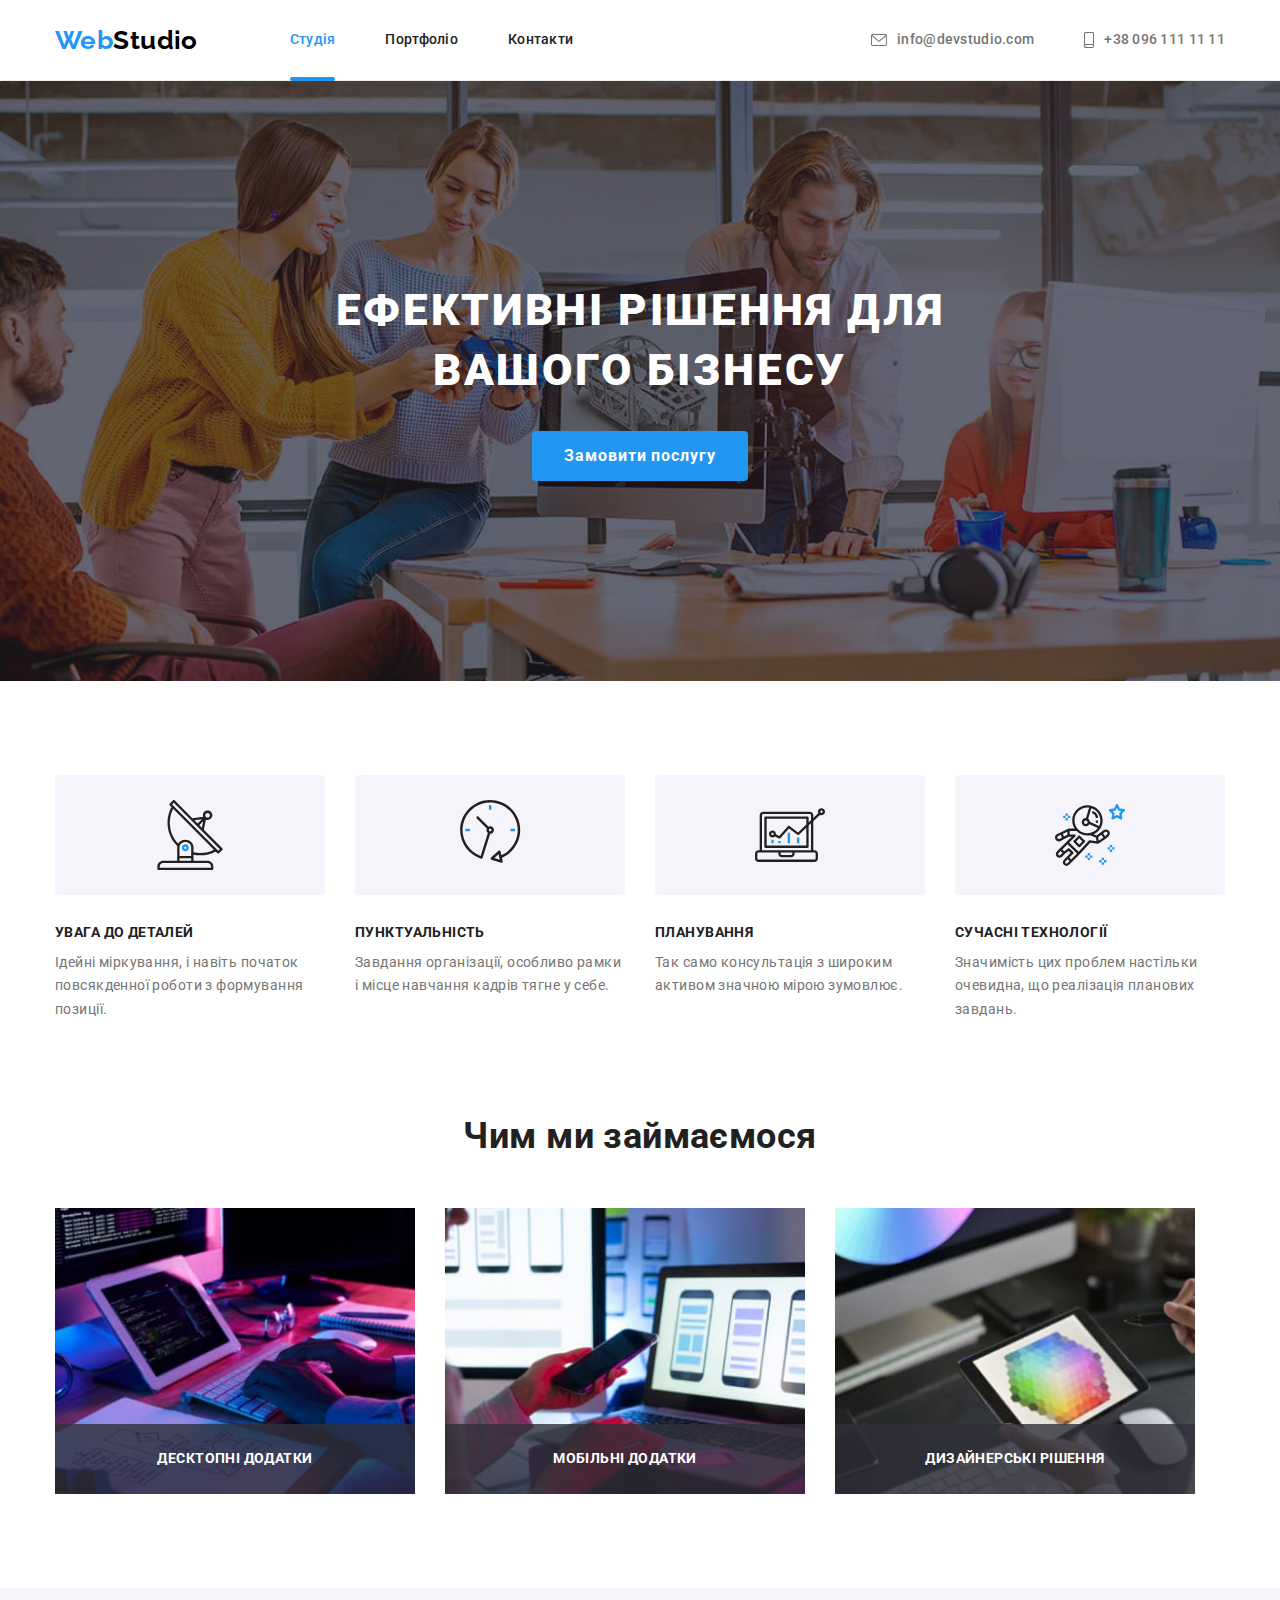
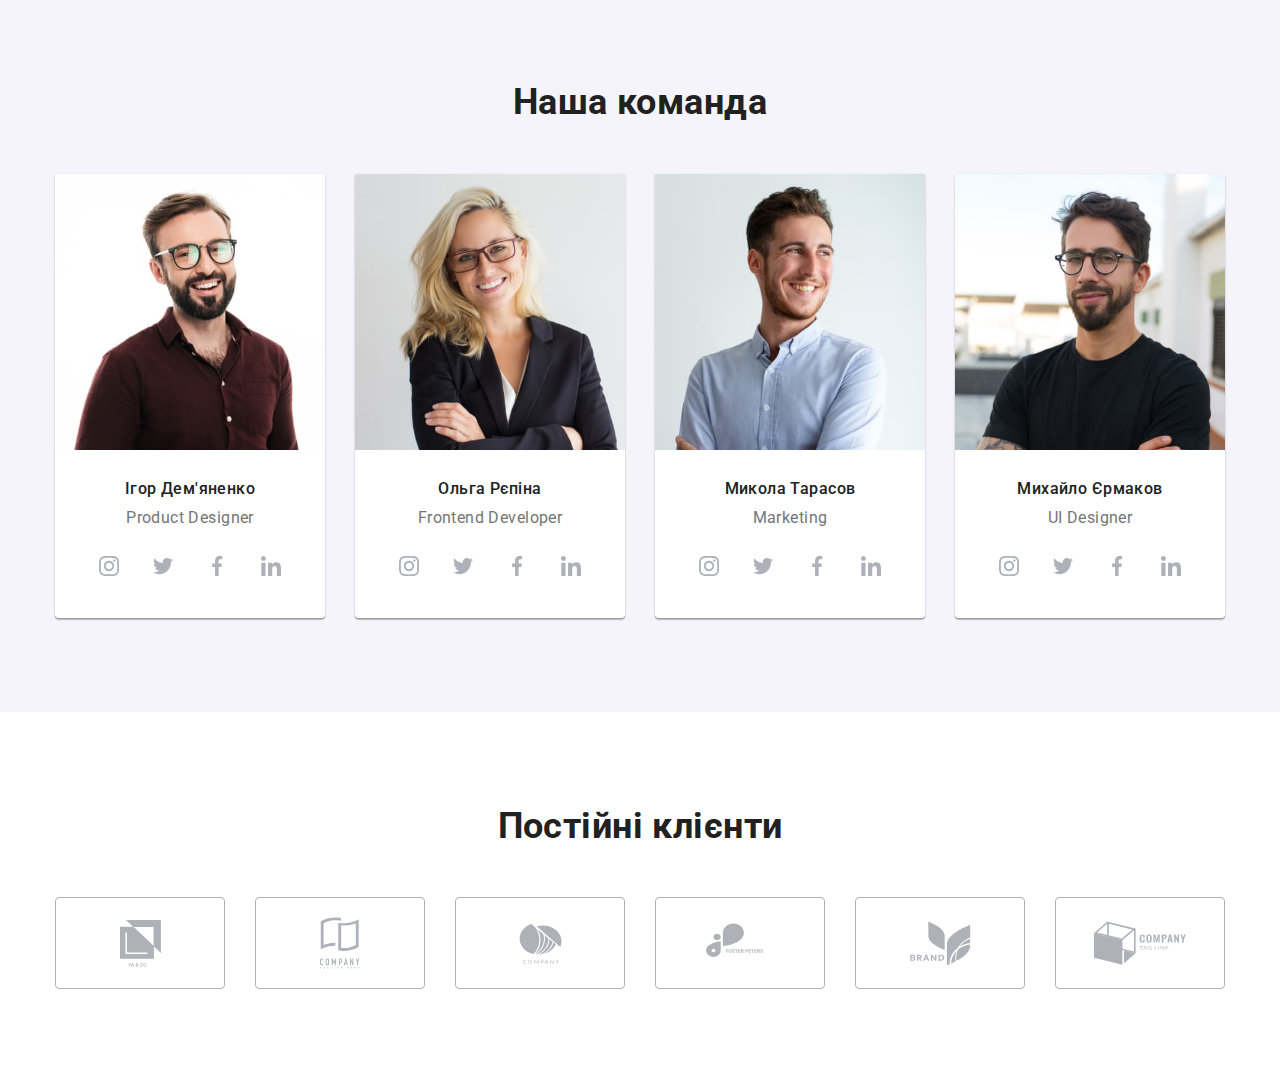
==== commit 0f79a190: "studio update" ====
--- a/index.html
+++ b/index.html
@@ -136,7 +136,7 @@
           </div>
       </section>
     <!--about-->
-    <!-- <section class="section-about section--padding-removed">
+    <section class="section-about section--padding-removed">
         <div class="container">
           <h2 class="visibility-hidden">Наші переваги та пріоритети</h2>
           <ul class="advantage">
@@ -197,9 +197,9 @@
             </li>
           </ul>
         </div>
-      </section> -->
+      </section>
     <!--our work-->
-    <!-- <section class="section--padding-removed">
+    <section class="our-work section--padding-removed">
         <div class="container">
           <h2 class="section__tittle">Чим ми займаємося</h2>
           <ul class="work-list">
@@ -227,18 +227,18 @@
             </li>
           </ul>
         </div>
-      </section> -->
+      </section>
     <!-- our team -->
-    <!-- <section class="section-team section--padding-removed">
+    <section class="section-team section--padding-removed">
         <div class="container">
           <h2 class="section__tittle">Наша команда</h2>
           <ul class="team-cards">
             <li class="team-cards__list">
               <img
-                src="./images/ihor1200.jpg"
+                src="./images/igor-450.jpg"
                 alt="Ігор"
-                width="270"
-                height="260"
+                width="450"
+                height="460"
               />
               <div class="content-wrapper">
                 <h3 class="content-wrapper__tittle text--padding-removed">
@@ -279,10 +279,10 @@
             </li>
             <li class="team-cards__list">
               <img
-                src="./images/olha1200.jpg"
+                src="./images/olha-450.jpg"
                 alt="Ольга"
-                width="270"
-                height="260"
+               width="450"
+                height="460"
               />
               <div class="content-wrapper">
                 <h3 class="content-wrapper__tittle text--padding-removed">
@@ -325,10 +325,10 @@
             </li>
             <li class="team-cards__list">
               <img
-                src="./images/mykola1200.jpg"
+                src="./images/nikolai-450.jpg"
                 alt="Микола"
-                width="270"
-                height="260"
+             width="450"
+                height="460"
               />
               <div class="content-wrapper">
                 <h3 class="content-wrapper__tittle text--padding-removed">
@@ -369,10 +369,10 @@
             </li>
             <li class="team-cards__list">
               <img
-                src="./images/mykhailo1200.jpg"
+                src="./images/michael-450.jpg"
                 alt="Михайло"
-                width="270"
-                height="260"
+             width="450"
+                height="460"
               />
               <div class="content-wrapper">
                 <h3 class="content-wrapper__tittle text--padding-removed">
@@ -413,9 +413,9 @@
             </li>
           </ul>
         </div>
-      </section> -->
+      </section>
     <!--our client-->
-    <!-- <section class="section-client">
+    <section class="section-client">
         <div class="container">
           <h2 class="section__tittle">Постійні клієнти</h2>
           <ul class="client-list">
@@ -464,7 +464,7 @@
           </ul>
         </div>
       </section>
-    </main> -->
+    </main>
     <!-- footer -->
     <!-- <footer class="footer">
       <div class="footer__container container">
@@ -625,7 +625,7 @@
             />
             <label for="policy-checkbox" class="checkbox-wrapper__description">
               <span
-                >огоджуюся з розсилкою та приймаю
+                >Погоджуюся з розсилкою та приймаю
                 <a href="#" class="checkbox-wrapper__policy-link"
                   >Умови договору</a
                 >
--- a/css/main.min.css
+++ b/css/main.min.css
@@ -1 +1 @@
-:root{--primary-text-color: #757575;--accent-color: #2196f3;--white-color: #ffffff;--text-color-decoration: #212121;--background-second-color: #f5f4fa;--button-hover-color: #188ce8;--header-footer-color: #2f303a;--logo-black: #000000;--header-line: #ececec;--min-gap: 30px;--main-gap: 94px;--middle-gap: 50px}.visibility-hidden{position:absolute;width:1px;height:1px;margin:-1px;border:0;padding:0;white-space:nowrap;-webkit-clip-path:inset(100%);clip-path:inset(100%);clip:rect(0 0 0 0);overflow:hidden}html{-webkit-box-sizing:border-box;box-sizing:border-box}* *::before,*::after{-webkit-box-sizing:inherit;box-sizing:inherit}body{background-color:var(--background-color);color:var(--primary-text-color);font-family:Roboto,sans-serif;letter-spacing:.03em;font-size:14px;line-height:1.71}h1,h2,h3,h4,p{margin-top:0;margin-bottom:0}ul{margin-top:0;margin-bottom:0;padding-left:0;list-style:none}img{display:block;max-width:100%;height:auto}address{font-style:normal}.section--padding-removed{padding-top:var(--main-gap);padding-bottom:var(--main-gap)}.text--padding-removed{margin-bottom:10px}.portfolio-section{padding-top:94px;padding-bottom:91px}.container{padding-left:15px;padding-right:15px}.mobile-menu__container{position:relative;padding:48px 40px;display:-webkit-box;display:-ms-flexbox;display:flex;-webkit-box-orient:vertical;-webkit-box-direction:normal;-ms-flex-direction:column;flex-direction:column;height:100vh}@media screen and (min-width: 480px){.container{width:480px;margin-left:auto;margin-right:auto}}@media screen and (min-width: 768px){.container{width:768px}}@media screen and (min-width: 1200px){.container{width:1200px}}.backdrop{position:fixed;top:0;left:0;width:100vw;height:100vh;background-color:rgba(47,48,58,.4);opacity:1;-webkit-transition:opacity 250ms cubic-bezier(0.4, 0, 0.2, 1);transition:opacity 250ms cubic-bezier(0.4, 0, 0.2, 1)}.backdrop--is-hidden{opacity:0;pointer-events:none}.backdrop--is-hidden .modal{-webkit-transform:translate(-50%, -50%) scale(0.5);transform:translate(-50%, -50%) scale(0.5)}.modal{position:absolute;top:50%;left:50%;-webkit-transform:translate(-50%, -50%) scale(1);transform:translate(-50%, -50%) scale(1);width:528px;background-color:var(--white-color);-webkit-transition:-webkit-transform 250ms cubic-bezier(0.4, 0, 0.2, 1);transition:-webkit-transform 250ms cubic-bezier(0.4, 0, 0.2, 1);transition:transform 250ms cubic-bezier(0.4, 0, 0.2, 1);transition:transform 250ms cubic-bezier(0.4, 0, 0.2, 1), -webkit-transform 250ms cubic-bezier(0.4, 0, 0.2, 1);padding:40px;border-radius:4px;-webkit-box-shadow:0px 1px 3px rgba(0,0,0,.12),0px 1px 1px rgba(0,0,0,.14),0px 2px 1px rgba(0,0,0,.2);box-shadow:0px 1px 3px rgba(0,0,0,.12),0px 1px 1px rgba(0,0,0,.14),0px 2px 1px rgba(0,0,0,.2)}.modal__close-button{position:absolute;top:8px;right:8px;width:30px;height:30px;border-radius:50%;border:1px solid rgba(0,0,0,.1);background-color:rgba(0,0,0,0);padding:0;display:-webkit-box;display:-ms-flexbox;display:flex;-webkit-box-pack:center;-ms-flex-pack:center;justify-content:center;-webkit-box-align:center;-ms-flex-align:center;align-items:center;cursor:pointer;-webkit-transition:fill 250ms cubic-bezier(0.4, 0, 0.2, 1);transition:fill 250ms cubic-bezier(0.4, 0, 0.2, 1)}.modal__close-button:hover,.modal__close-button:focus{fill:var(--accent-color)}.logo{font-family:Raleway,sans-serif;text-decoration:none;font-size:26px;line-height:1.2;color:var(--accent-color);cursor:pointer;margin-right:var(--main-gap)}.logo__header--text{color:var(--logo-black)}.logo__footer--text{color:var(--white-color)}@media screen and (min-width: 768px){.logo{font-weight:700;margin-right:87px;font-size:24px;line-height:1.16}}.page-header{border-bottom:1px solid var(--header-line)}@media screen and (max-width: 1199px){.container--centered{-webkit-box-pack:justify;-ms-flex-pack:justify;justify-content:space-between}}@media screen and (max-width: 767px){.page-header{position:relative;padding:10px 0}}.container--centered{display:-webkit-box;display:-ms-flexbox;display:flex;-webkit-box-align:center;-ms-flex-align:center;align-items:center}@media screen and (max-width: 767px){.site-nav{display:none}}@media screen and (min-width: 768px){.site-nav{display:-webkit-box;display:-ms-flexbox;display:flex;-webkit-box-align:center;-ms-flex-align:center;align-items:center}.site-nav__link{display:-webkit-box;display:-ms-flexbox;display:flex;color:var(--text-color-decoration);font-weight:500;line-height:1.14;letter-spacing:.02em;text-decoration:none;-webkit-transition:color 250ms cubic-bezier(0.4, 0, 0.2, 1);transition:color 250ms cubic-bezier(0.4, 0, 0.2, 1);padding:32px 0}.site-nav__link:hover,.site-nav__link:focus{color:var(--accent-color)}.site-nav__item:not(:last-child){margin-right:var(--middle-gap)}.site-nav__link--current{color:var(--accent-color);position:relative}.site-nav__link--current::after{position:absolute;width:100%;height:4px;bottom:0;left:0;border-radius:2px;background-color:var(--accent-color);display:block;content:"";margin-bottom:-1px}.navigation{display:-webkit-box;display:-ms-flexbox;display:flex;-webkit-box-align:center;-ms-flex-align:center;align-items:center}}@media screen and (max-width: 767px){.auth-nav{display:none}}@media screen and (min-width: 768px){.auth-nav{display:block;-webkit-box-align:center;-ms-flex-align:center;align-items:center;margin-left:auto}.auth-nav__item:not(:last-child){margin-bottom:10px}.auth-nav__link{color:var(--primary-text-color);font-weight:500;font-size:12px;line-height:1.16;letter-spacing:.02em;text-decoration:none;-webkit-transition:color 250ms cubic-bezier(0.4, 0, 0.2, 1);transition:color 250ms cubic-bezier(0.4, 0, 0.2, 1);display:-webkit-box;display:-ms-flexbox;display:flex;-webkit-box-align:center;-ms-flex-align:center;align-items:center}.auth-nav__link:hover,.auth-nav__link:focus{color:var(--accent-color)}.auth-nav__img{margin-right:10px;fill:var(--primary-text-color)}.auth-nav__link:hover .auth-nav__img,.auth-nav__link:focus .auth-nav__img{fill:var(--accent-color)}}@media screen and (min-width: 1200px){.auth-nav{display:-webkit-box;display:-ms-flexbox;display:flex}.auth-nav__item:not(:last-child){margin-right:var(--middle-gap);margin-bottom:0}.auth-nav__link{color:var(--primary-text-color);font-size:14px;line-height:1.14;padding-top:32px;padding-bottom:32px}}.menu-btn{background-color:rgba(0,0,0,0);border:none;cursor:pointer;line-height:0;padding:0;-webkit-transition:fill 250ms cubic-bezier(0.4, 0, 0.2, 1);transition:fill 250ms cubic-bezier(0.4, 0, 0.2, 1)}.menu-btn:hover,.menu-btn:focus{fill:var(--accent-color)}.mobile-menu{position:fixed;width:100%;height:100vh;top:0;left:0;overflow:auto;background-color:var(--white-color);opacity:0;visibility:hidden;pointer-events:none}.mobile-menu.is-open{opacity:1;visibility:visible;pointer-events:auto}.mobile-menu__close-button{position:absolute;top:10px;right:15px;background-color:rgba(0,0,0,0);border:none;cursor:pointer;line-height:0;padding:0;-webkit-transition:fill 250ms cubic-bezier(0.4, 0, 0.2, 1);transition:fill 250ms cubic-bezier(0.4, 0, 0.2, 1)}.mobile-menu__close-button:hover,.mobile-menu__close-button:focus{fill:var(--accent-color)}@media screen and (min-width: 768px){.menu-btn{display:none}.mobile-menu{display:none}}.mobile-nav__item{margin-bottom:32px}.mobile-nav__link{text-decoration:none;font-style:normal;font-weight:500;font-size:40px;line-height:1.17;letter-spacing:.02em;color:var(--text-color-decoration)}.mobile-nav__link--current{color:var(--accent-color)}.mobile-contacts{display:block;margin-top:auto}.mobile-contacts__item:not(:last-child){margin-bottom:32px}.mobile-contacts__link{text-decoration:none;font-weight:500;font-size:24px;line-height:1.16;letter-spacing:.02em;color:var(--primary-text-color)}.mobile-contacts__link--current{font-weight:500;font-size:34px;line-height:1.17;letter-spacing:.02em;color:var(--accent-color)}.mobile-social{display:-webkit-box;display:-ms-flexbox;display:flex;-ms-flex-wrap:wrap;flex-wrap:wrap;margin-top:64px}.mobile-social__link{text-decoration:none;font-weight:500;font-size:18px;line-height:1.22;letter-spacing:.02em;color:var(--accent-color)}.mobile-social__item:not(:last-child){padding-right:10px;border-right:1px solid rgba(33,33,33,.2)}.mobile-social__item:not(:first-child){padding-left:10px}.hero-section{background-color:var(--header-footer-color);text-align:center;padding-top:118px;padding-bottom:118px;background-image:-webkit-gradient(linear, left top, left bottom, from(rgba(47, 48, 58, 0.4)), to(rgba(47, 48, 58, 0.4))),url("../images/hero480.jpg");background-image:linear-gradient(rgba(47, 48, 58, 0.4), rgba(47, 48, 58, 0.4)),url("../images/hero480.jpg");background-size:cover;background-position:center;background-repeat:no-repeat;height:400px;max-width:480px;margin-left:auto;margin-right:auto}@media(min-device-pixel-ratio: 2),(-webkit-min-device-pixel-ratio: 2),(min-resolution: 192dpi),(min-resolution: 2dppx){.hero-section{background-image:-webkit-gradient(linear, left top, left bottom, from(rgba(47, 48, 58, 0.4)), to(rgba(47, 48, 58, 0.4))),url("../images/hero480@2x.jpg");background-image:linear-gradient(rgba(47, 48, 58, 0.4), rgba(47, 48, 58, 0.4)),url("../images/hero480@2x.jpg")}}@media screen and (min-width: 768px){.hero-section{max-width:768px;background-image:-webkit-gradient(linear, left top, left bottom, from(rgba(47, 48, 58, 0.4)), to(rgba(47, 48, 58, 0.4))),url("../images/hero768.jpg");background-image:linear-gradient(rgba(47, 48, 58, 0.4), rgba(47, 48, 58, 0.4)),url("../images/hero768.jpg")}}@media screen and (min-width: 768px)and (min-device-pixel-ratio: 2),screen and (min-width: 768px)and (-webkit-min-device-pixel-ratio: 2),screen and (min-width: 768px)and (min-resolution: 192dpi),screen and (min-width: 768px)and (min-resolution: 2dppx){.hero-section{background-image:-webkit-gradient(linear, left top, left bottom, from(rgba(47, 48, 58, 0.4)), to(rgba(47, 48, 58, 0.4))),url("../images/hero768@2x.jpg");background-image:linear-gradient(rgba(47, 48, 58, 0.4), rgba(47, 48, 58, 0.4)),url("../images/hero768@2x.jpg")}}@media screen and (min-width: 768px){.hero-section__tittle{line-height:1.61}}.hero-section__tittle{font-weight:900;font-size:26px;line-height:1.16;letter-spacing:.06em;text-transform:uppercase;color:var(--white-color);margin-bottom:var(--min-gap)}.hero-button__primary{padding:10px 24px;min-width:152px;background-color:var(--accent-color);color:var(--white-color);font-family:inherit;font-weight:700;font-size:16px;line-height:1.87;letter-spacing:.06em;cursor:pointer;border-radius:4px;border:none;-webkit-transition:background-color 250ms cubic-bezier(0.4, 0, 0.2, 1),-webkit-box-shadow 250ms cubic-bezier(0.4, 0, 0.2, 1);transition:background-color 250ms cubic-bezier(0.4, 0, 0.2, 1),-webkit-box-shadow 250ms cubic-bezier(0.4, 0, 0.2, 1);transition:background-color 250ms cubic-bezier(0.4, 0, 0.2, 1),box-shadow 250ms cubic-bezier(0.4, 0, 0.2, 1);transition:background-color 250ms cubic-bezier(0.4, 0, 0.2, 1),box-shadow 250ms cubic-bezier(0.4, 0, 0.2, 1),-webkit-box-shadow 250ms cubic-bezier(0.4, 0, 0.2, 1)}.hero-button__primary:hover,.hero-button__primary:focus{background-color:var(--button-hover-color);-webkit-box-shadow:0px 4px 4px rgba(0,0,0,.15);box-shadow:0px 4px 4px rgba(0,0,0,.15)}.section-about{padding-bottom:0}.section__tittle{color:var(--text-color-decoration);font-weight:700;font-size:36px;line-height:1.16;margin-bottom:var(--middle-gap);text-align:center}.advantage{display:-webkit-box;display:-ms-flexbox;display:flex;-ms-flex-wrap:wrap;flex-wrap:wrap;margin-top:calc(-1*var(--min-gap));margin-left:calc(-1*var(--min-gap))}.advantage__item{-ms-flex-wrap:wrap;flex-wrap:wrap;-ms-flex-preferred-size:calc(25% - 30px);flex-basis:calc(25% - 30px);margin-top:var(--min-gap);margin-left:var(--min-gap)}.advantage__tittle{font-weight:700;font-size:14px;line-height:1.14;color:var(--text-color-decoration)}.advantage__icon{width:270px;height:120px;background-color:var(--background-second-color);margin-bottom:30px;display:-webkit-box;display:-ms-flexbox;display:flex;-webkit-box-pack:center;-ms-flex-pack:center;justify-content:center;-webkit-box-align:center;-ms-flex-align:center;align-items:center;border-radius:4px}.work-list{display:-webkit-box;display:-ms-flexbox;display:flex;-ms-flex-wrap:wrap;flex-wrap:wrap}.work-list__item{width:calc((100% - 3*var(--min-gap))/3);position:relative}.work-list__item:not(:nth-child(3n)){margin-right:var(--min-gap)}.work-list__item:not(:nth-last-child(-n+3)){margin-bottom:var(--min-gap)}.work-list__discription{width:100%;position:absolute;bottom:0;left:0;height:70px;display:-webkit-box;display:-ms-flexbox;display:flex;-webkit-box-align:center;-ms-flex-align:center;align-items:center;-webkit-box-pack:center;-ms-flex-pack:center;justify-content:center;font-weight:bold;font-size:14px;line-height:1.14;text-align:center;text-transform:uppercase;color:var(--white-color);background-color:rgba(47,48,58,.8)}.section-team{background-color:var(--background-second-color)}.team-cards{display:-webkit-box;display:-ms-flexbox;display:flex;-ms-flex-wrap:wrap;flex-wrap:wrap}.team-cards__list{background-color:var(--white-color);-webkit-box-shadow:0px 1px 3px rgba(0,0,0,.12),0px 1px 1px rgba(0,0,0,.14),0px 2px 1px rgba(0,0,0,.2);box-shadow:0px 1px 3px rgba(0,0,0,.12),0px 1px 1px rgba(0,0,0,.14),0px 2px 1px rgba(0,0,0,.2);border-radius:0px 0px 4px 4px}.team-cards__list{-ms-flex-preferred-size:calc((100% - 90px)/4);flex-basis:calc((100% - 90px)/4)}.team-cards__list:not(:nth-child(4n)){margin-right:var(--min-gap)}.team-cards__list:not(:nth-last-child(-n+4)){margin-bottom:var(--min-gap)}.content-wrapper{padding:var(--min-gap);padding-left:32px;padding-right:32px}.content-wrapper__tittle{color:var(--text-color-decoration);font-weight:500;font-size:16px;line-height:1.18;text-align:center}.content-wrapper__text{font-size:16px;line-height:1.18;text-align:center;margin-bottom:16px}.social{display:-webkit-box;display:-ms-flexbox;display:flex;-webkit-box-pack:justify;-ms-flex-pack:justify;justify-content:space-between}.social__link{width:44px;height:44px;background-color:var(--white-color);border-radius:50%;display:-webkit-box;display:-ms-flexbox;display:flex;-webkit-box-align:center;-ms-flex-align:center;align-items:center;-webkit-box-pack:center;-ms-flex-pack:center;justify-content:center;-webkit-transition:background-color 250ms cubic-bezier(0.4, 0, 0.2, 1);transition:background-color 250ms cubic-bezier(0.4, 0, 0.2, 1)}.social__link:hover,.social__link:focus{background-color:var(--accent-color)}.social__icon{fill:#afb1b8;-webkit-transition:fill 250ms cubic-bezier(0.4, 0, 0.2, 1);transition:fill 250ms cubic-bezier(0.4, 0, 0.2, 1)}.social__link:hover .social__icon,.social__link:focus .social__icon{fill:var(--white-color)}.footer-social{margin-left:70px}.footer-social__text{font-weight:700;line-height:1.14;text-transform:uppercase;color:var(--white-color);margin-bottom:20px}.join-social{display:-webkit-box;display:-ms-flexbox;display:flex;margin-top:20px}.join-social__list:not(:last-child){margin-right:10px}.join-social__link{width:44px;height:44px;background-color:rgba(255,255,255,.1);border-radius:50%;display:-webkit-box;display:-ms-flexbox;display:flex;-webkit-box-align:center;-ms-flex-align:center;align-items:center;-webkit-box-pack:center;-ms-flex-pack:center;justify-content:center;-webkit-transition:background-color 250ms cubic-bezier(0.4, 0, 0.2, 1);transition:background-color 250ms cubic-bezier(0.4, 0, 0.2, 1)}.join-social__link:hover,.join-social__link:focus{background-color:#2196f3}.join-social__icon{fill:var(--white-color)}.section-client{padding-top:94px;padding-bottom:88px}.client-list{display:-webkit-box;display:-ms-flexbox;display:flex;-webkit-box-pack:justify;-ms-flex-pack:justify;justify-content:space-between}.client-list__link{width:170px;height:92px;display:-webkit-box;display:-ms-flexbox;display:flex;-webkit-box-pack:center;-ms-flex-pack:center;justify-content:center;-webkit-box-align:center;-ms-flex-align:center;align-items:center;border:1px solid #afb1b8;border-radius:4px;-webkit-transition:border 250ms cubic-bezier(0.4, 0, 0.2, 1);transition:border 250ms cubic-bezier(0.4, 0, 0.2, 1)}.client-list__link:hover,.client-list__link:focus{border:1px solid var(--accent-color)}.client-list__icon{fill:#afb1b8;-webkit-transition:fill 250ms cubic-bezier(0.4, 0, 0.2, 1);transition:fill 250ms cubic-bezier(0.4, 0, 0.2, 1)}.client-list__link:hover .client-list__icon,.client-list__link:focus .client-list__icon{fill:var(--accent-color)}.footer{background-color:var(--header-footer-color);padding-top:60px;padding-bottom:60px}.footer__container{background-color:var(--header-footer-color);display:-webkit-box;display:-ms-flexbox;display:flex;-webkit-box-align:baseline;-ms-flex-align:baseline;align-items:baseline}.footer-address{margin-top:20px}.footer-address__text{color:var(--white-color);line-height:24px;color:var(--white-color);margin-bottom:9px}.contacts-list__link{line-height:24px;color:rgba(255,255,255,.6);text-decoration:none}.contacts-list__item:not(:last-child){margin-bottom:9px}.footer-submit{margin-left:auto}.footer-submit__text{display:block;font-weight:700;line-height:1.14;text-transform:uppercase;color:var(--white-color);margin-bottom:20px}.footer-submit__list{display:-webkit-box;display:-ms-flexbox;display:flex}.footer-submit__mailing{width:358px;height:50px;padding:15px 16px;border:1px solid rgba(255,255,255,.3);border-radius:4px;background-color:var(--header-footer-color);color:var(--white-color);margin-right:12px}.footer-submit__mailing::-webkit-input-placeholder{font-size:16px;line-height:1.25;color:rgba(255,255,255,.6)}.footer-submit__mailing::-moz-placeholder{font-size:16px;line-height:1.25;color:rgba(255,255,255,.6)}.footer-submit__mailing:-ms-input-placeholder{font-size:16px;line-height:1.25;color:rgba(255,255,255,.6)}.footer-submit__mailing::-ms-input-placeholder{font-size:16px;line-height:1.25;color:rgba(255,255,255,.6)}.footer-submit__mailing::placeholder{font-size:16px;line-height:1.25;color:rgba(255,255,255,.6)}.footer-submit__button{display:-webkit-box;display:-ms-flexbox;display:flex;-webkit-box-align:center;-ms-flex-align:center;align-items:center;padding:10px 28px;border-radius:4px;font-weight:700;font-size:16px;line-height:1.87;letter-spacing:.06em;background-color:var(--accent-color);color:var(--white-color);cursor:pointer;border:none}.footer-submit__icon{margin-left:10px}.contact-form__text{font-weight:700;font-size:20px;line-height:1.15;color:#212121;margin-bottom:12px;text-align:center}.contact-form__wrapper{margin-bottom:10px;position:relative;display:block}.contact-form__input{width:100%;height:40px;border:1px solid rgba(33,33,33,.2);border-radius:4px;padding-left:42px;-webkit-transition:border-color 250ms cubic-bezier(0.4, 0, 0.2, 1);transition:border-color 250ms cubic-bezier(0.4, 0, 0.2, 1)}.contact-form__input:hover,.contact-form__input:focus{outline:none;border-color:var(--accent-color)}.contact-form__icon{position:absolute;top:50%;left:12px;-webkit-transform:translateY(-50%);transform:translateY(-50%);display:block;-webkit-transition:fill 250ms cubic-bezier(0.4, 0, 0.2, 1);transition:fill 250ms cubic-bezier(0.4, 0, 0.2, 1)}.contact-form__input:hover+.contact-form__icon,.contact-form__input:focus+.contact-form__icon{fill:var(--accent-color)}.contact-form__tittle{display:block;font-size:12px;line-height:1.16;letter-spacing:.01em;color:#757575;margin-bottom:4px}.contact-form__message{width:100%;height:120px;border:1px solid rgba(33,33,33,.2);border-radius:4px;padding:12px 16px;display:block;margin-bottom:20px;-webkit-transition:border-color 250ms cubic-bezier(0.4, 0, 0.2, 1);transition:border-color 250ms cubic-bezier(0.4, 0, 0.2, 1)}.contact-form__message:hover,.contact-form__message:focus{outline:none;border-color:var(--accent-color)}.contact-form__message::-webkit-input-placeholder{font-size:12px;line-height:1.16;letter-spacing:.01em;color:rgba(117,117,117,.5)}.contact-form__message::-moz-placeholder{font-size:12px;line-height:1.16;letter-spacing:.01em;color:rgba(117,117,117,.5)}.contact-form__message:-ms-input-placeholder{font-size:12px;line-height:1.16;letter-spacing:.01em;color:rgba(117,117,117,.5)}.contact-form__message::-ms-input-placeholder{font-size:12px;line-height:1.16;letter-spacing:.01em;color:rgba(117,117,117,.5)}.contact-form__message::placeholder{font-size:12px;line-height:1.16;letter-spacing:.01em;color:rgba(117,117,117,.5)}textarea{resize:none}.checkbox-wrapper{margin-bottom:30px;display:block}.checkbox-wrapper__description{display:-webkit-box;display:-ms-flexbox;display:flex;-webkit-box-align:center;-ms-flex-align:center;align-items:center;-webkit-box-pack:center;-ms-flex-pack:center;justify-content:center;font-size:14px;line-height:1.71;color:var(--primary-text-color);-webkit-transition:background-color 250ms cubic-bezier(0.4, 0, 0.2, 1),border 1150ms cubic-bezier(0.4, 0, 0.2, 1);transition:background-color 250ms cubic-bezier(0.4, 0, 0.2, 1),border 1150ms cubic-bezier(0.4, 0, 0.2, 1)}.checkbox-wrapper__description::before{content:"";display:inline-block;width:16px;height:15px;border:2px solid var(--text-color-decoration);border-radius:3px;cursor:pointer;margin-right:7px;-webkit-transition:250ms cubic-bezier(0.4, 0, 0.2, 1),border 250ms cubic-bezier(0.4, 0, 0.2, 1);transition:250ms cubic-bezier(0.4, 0, 0.2, 1),border 250ms cubic-bezier(0.4, 0, 0.2, 1)}.checkbox-wrapper__form:checked+.checkbox-wrapper__description::before{background-image:url("../images/check.svg");background-size:contain;border:2px solid var(--accent-color);background-color:var(--accent-color)}.checkbox-wrapper__policy-link{font-size:14px;line-height:1.71;color:var(--accent-color)}.checkbox-wrapper__button-form{display:block;margin:0 auto;background-color:var(--accent-color);color:var(--white-color);cursor:pointer;padding:10px 52px;font-weight:700;font-size:16px;line-height:1.87;letter-spacing:.06em;border-radius:4px;border:none;-webkit-transition:background-color 250ms cubic-bezier(0.4, 0, 0.2, 1),-webkit-box-shadow 250ms cubic-bezier(0.4, 0, 0.2, 1);transition:background-color 250ms cubic-bezier(0.4, 0, 0.2, 1),-webkit-box-shadow 250ms cubic-bezier(0.4, 0, 0.2, 1);transition:box-shadow 250ms cubic-bezier(0.4, 0, 0.2, 1),background-color 250ms cubic-bezier(0.4, 0, 0.2, 1);transition:box-shadow 250ms cubic-bezier(0.4, 0, 0.2, 1),background-color 250ms cubic-bezier(0.4, 0, 0.2, 1),-webkit-box-shadow 250ms cubic-bezier(0.4, 0, 0.2, 1)}.checkbox-wrapper__button-form:hover,.checkbox-wrapper__button-form:focus{background-color:var(--button-hover-color);-webkit-box-shadow:0px 4px 4px rgba(0,0,0,.15);box-shadow:0px 4px 4px rgba(0,0,0,.15)}.buttons-list{display:-webkit-box;display:-ms-flexbox;display:flex;-webkit-box-pack:center;-ms-flex-pack:center;justify-content:center;margin-bottom:var(--middle-gap)}.buttons-list__item:not(:last-child){margin-right:8px}.buttons-list__button{font-family:inherit;font-weight:500;font-size:16px;line-height:1.62;cursor:pointer;border:none;border-radius:4px;background-color:var(--background-second-color);color:var(--text-color-decoration);padding:6px 22px;-webkit-transition:color 250ms cubic-bezier(0.4, 0, 0.2, 1),background-color 250ms cubic-bezier(0.4, 0, 0.2, 1),-webkit-box-shadow 250ms cubic-bezier(0.4, 0, 0.2, 1);transition:color 250ms cubic-bezier(0.4, 0, 0.2, 1),background-color 250ms cubic-bezier(0.4, 0, 0.2, 1),-webkit-box-shadow 250ms cubic-bezier(0.4, 0, 0.2, 1);transition:color 250ms cubic-bezier(0.4, 0, 0.2, 1),background-color 250ms cubic-bezier(0.4, 0, 0.2, 1),box-shadow 250ms cubic-bezier(0.4, 0, 0.2, 1);transition:color 250ms cubic-bezier(0.4, 0, 0.2, 1),background-color 250ms cubic-bezier(0.4, 0, 0.2, 1),box-shadow 250ms cubic-bezier(0.4, 0, 0.2, 1),-webkit-box-shadow 250ms cubic-bezier(0.4, 0, 0.2, 1)}.buttons-list__button:hover,.buttons-list__button:focus{border:none;color:var(--white-color);background-color:var(--accent-color);-webkit-box-shadow:0px 3px 1px rgba(0,0,0,.1),0px 1px 2px rgba(0,0,0,.08),0px 2px 2px rgba(0,0,0,.12);box-shadow:0px 3px 1px rgba(0,0,0,.1),0px 1px 2px rgba(0,0,0,.08),0px 2px 2px rgba(0,0,0,.12)}.portfolio{display:-webkit-box;display:-ms-flexbox;display:flex;-ms-flex-wrap:wrap;flex-wrap:wrap;margin-left:calc(-1*var(--min-gap));margin-top:calc(-1*var(--min-gap));background-color:var(--white-color)}.portfolio__cards-list{margin-left:var(--min-gap);margin-top:var(--min-gap);-ms-flex-preferred-size:3.3333333333;flex-basis:3.3333333333}.portfolio__link{text-decoration:none;color:var(--primary-text-color);display:block;-webkit-transition:-webkit-box-shadow 250ms cubic-bezier(0.4, 0, 0.2, 1);transition:-webkit-box-shadow 250ms cubic-bezier(0.4, 0, 0.2, 1);transition:box-shadow 250ms cubic-bezier(0.4, 0, 0.2, 1);transition:box-shadow 250ms cubic-bezier(0.4, 0, 0.2, 1), -webkit-box-shadow 250ms cubic-bezier(0.4, 0, 0.2, 1)}.portfolio__link:hover,.portfolio__link:focus{-webkit-box-shadow:0px 1px 1px rgba(0,0,0,.12),0px 4px 4px rgba(0,0,0,.06),1px 4px 6px rgba(0,0,0,.16);box-shadow:0px 1px 1px rgba(0,0,0,.12),0px 4px 4px rgba(0,0,0,.06),1px 4px 6px rgba(0,0,0,.16)}.portfolio-wrapper{padding:20px 24px;outline:1px solid #eee}.portfolio-wrapper__tittle{color:var(--text-color-decoration);font-weight:700;font-size:18px;line-height:2;text-decoration:none;margin-bottom:4px}.portfolio-wrapper__text{font-size:16px;line-height:1.87}.card-overlay{position:relative;overflow:hidden}.block-info{position:absolute;width:100%;height:100%;top:0;left:0;background-color:rgba(33,150,243,.9);-webkit-transform:translateY(100%);transform:translateY(100%);-webkit-transition:-webkit-transform 250ms cubic-bezier(0.4, 0, 0.2, 1);transition:-webkit-transform 250ms cubic-bezier(0.4, 0, 0.2, 1);transition:transform 250ms cubic-bezier(0.4, 0, 0.2, 1);transition:transform 250ms cubic-bezier(0.4, 0, 0.2, 1), -webkit-transform 250ms cubic-bezier(0.4, 0, 0.2, 1)}.portfolio__cards-list:hover .block-info{-webkit-transform:translateY(0);transform:translateY(0)}.block-info__text{position:absolute;padding:63px 24px;font-size:18px;line-height:1.55;color:var(--white-color)}/*# sourceMappingURL=main.min.css.map */+:root{--primary-text-color: #757575;--accent-color: #2196f3;--white-color: #ffffff;--text-color-decoration: #212121;--background-second-color: #f5f4fa;--button-hover-color: #188ce8;--header-footer-color: #2f303a;--logo-black: #000000;--header-line: #ececec;--min-gap: 30px;--main-gap: 94px;--middle-gap: 50px}.visibility-hidden{position:absolute;width:1px;height:1px;margin:-1px;border:0;padding:0;white-space:nowrap;-webkit-clip-path:inset(100%);clip-path:inset(100%);clip:rect(0 0 0 0);overflow:hidden}html{-webkit-box-sizing:border-box;box-sizing:border-box}* *::before,*::after{-webkit-box-sizing:inherit;box-sizing:inherit}body{background-color:var(--background-color);color:var(--primary-text-color);font-family:Roboto,sans-serif;letter-spacing:.03em;font-size:14px;line-height:1.71}h1,h2,h3,h4,p{margin-top:0;margin-bottom:0}ul{margin-top:0;margin-bottom:0;padding-left:0;list-style:none}img{display:block;max-width:100%;height:auto}address{font-style:normal}.section--padding-removed{padding-top:var(--main-gap);padding-bottom:var(--main-gap)}@media screen and (max-width: 1199px){.section--padding-removed{padding-top:60px;padding-bottom:60px}}.section__tittle{color:var(--text-color-decoration);font-weight:700;font-size:36px;line-height:1.16;margin-bottom:var(--middle-gap);text-align:center}@media screen and (max-width: 1199px){.section__tittle{font-size:28px;line-height:1.17;margin-bottom:var(--min-gap)}}.text--padding-removed{margin-bottom:10px}.portfolio-section{padding-top:94px;padding-bottom:91px}@media screen and (max-width: 767px){.mobile-menu__container{position:relative;padding:48px 40px;display:-webkit-box;display:-ms-flexbox;display:flex;-webkit-box-orient:vertical;-webkit-box-direction:normal;-ms-flex-direction:column;flex-direction:column;height:100vh}}.container{width:100%;padding-left:15px;padding-right:15px}@media screen and (min-width: 480px){.container{width:480px;margin-left:auto;margin-right:auto}}@media screen and (min-width: 768px){.container{width:768px}}@media screen and (min-width: 1200px){.container{width:1200px}}.backdrop{position:fixed;top:0;left:0;width:100vw;height:100vh;background-color:rgba(47,48,58,.4);opacity:1;overflow:scroll;-webkit-transition:opacity 250ms cubic-bezier(0.4, 0, 0.2, 1);transition:opacity 250ms cubic-bezier(0.4, 0, 0.2, 1)}.backdrop--is-hidden{opacity:0;pointer-events:none}.backdrop--is-hidden .modal{-webkit-transform:translate(-50%, -50%) scale(0.5);transform:translate(-50%, -50%) scale(0.5)}.modal{position:absolute;top:50%;left:50%;-webkit-transform:translate(-50%, -50%) scale(1);transform:translate(-50%, -50%) scale(1);max-width:450px;width:100%;background-color:var(--white-color);-webkit-transition:-webkit-transform 250ms cubic-bezier(0.4, 0, 0.2, 1);transition:-webkit-transform 250ms cubic-bezier(0.4, 0, 0.2, 1);transition:transform 250ms cubic-bezier(0.4, 0, 0.2, 1);transition:transform 250ms cubic-bezier(0.4, 0, 0.2, 1), -webkit-transform 250ms cubic-bezier(0.4, 0, 0.2, 1);padding:40px;border-radius:4px;-webkit-box-shadow:0px 1px 3px rgba(0,0,0,.12),0px 1px 1px rgba(0,0,0,.14),0px 2px 1px rgba(0,0,0,.2);box-shadow:0px 1px 3px rgba(0,0,0,.12),0px 1px 1px rgba(0,0,0,.14),0px 2px 1px rgba(0,0,0,.2)}@media screen and (max-height: 660px){.modal{top:15px;-webkit-transform:translate(-50%, 0);transform:translate(-50%, 0)}}@media screen and (min-width: 1200px){.modal{max-width:528px}}.modal__close-button{position:absolute;top:8px;right:8px;width:30px;height:30px;border-radius:50%;border:1px solid rgba(0,0,0,.1);background-color:rgba(0,0,0,0);padding:0;display:-webkit-box;display:-ms-flexbox;display:flex;-webkit-box-pack:center;-ms-flex-pack:center;justify-content:center;-webkit-box-align:center;-ms-flex-align:center;align-items:center;cursor:pointer;-webkit-transition:fill 250ms cubic-bezier(0.4, 0, 0.2, 1);transition:fill 250ms cubic-bezier(0.4, 0, 0.2, 1)}.modal__close-button:hover,.modal__close-button:focus{fill:var(--accent-color)}.logo{font-family:Raleway,sans-serif;font-weight:700;text-decoration:none;font-size:24px;line-height:1.16;color:var(--accent-color);cursor:pointer}.logo__header--text{color:var(--logo-black)}.logo__footer--text{color:var(--white-color)}@media screen and (min-width: 768px){.logo{margin-right:87px}}@media screen and (min-width: 1200px){.logo{font-size:26px;line-height:1.19;margin-right:92px}}.page-header{border-bottom:1px solid var(--header-line)}@media screen and (max-width: 1199px){.container--centered{-webkit-box-pack:justify;-ms-flex-pack:justify;justify-content:space-between}}@media screen and (max-width: 767px){.page-header{position:relative;padding:10px 0}}.container--centered{display:-webkit-box;display:-ms-flexbox;display:flex;-webkit-box-align:center;-ms-flex-align:center;align-items:center}@media screen and (max-width: 767px){.site-nav{display:none}}@media screen and (min-width: 768px){.site-nav{display:-webkit-box;display:-ms-flexbox;display:flex;-webkit-box-align:center;-ms-flex-align:center;align-items:center}.site-nav__link{display:-webkit-box;display:-ms-flexbox;display:flex;color:var(--text-color-decoration);font-weight:500;line-height:1.14;letter-spacing:.02em;text-decoration:none;-webkit-transition:color 250ms cubic-bezier(0.4, 0, 0.2, 1);transition:color 250ms cubic-bezier(0.4, 0, 0.2, 1);padding:32px 0}.site-nav__link:hover,.site-nav__link:focus{color:var(--accent-color)}.site-nav__item:not(:last-child){margin-right:var(--middle-gap)}.site-nav__link--current{color:var(--accent-color);position:relative}.site-nav__link--current::after{position:absolute;width:100%;height:4px;bottom:0;left:0;border-radius:2px;background-color:var(--accent-color);display:block;content:"";margin-bottom:-1px}.navigation{display:-webkit-box;display:-ms-flexbox;display:flex;-webkit-box-align:center;-ms-flex-align:center;align-items:center}}@media screen and (max-width: 767px){.auth-nav{display:none}}@media screen and (min-width: 768px){.auth-nav{display:block;-webkit-box-align:center;-ms-flex-align:center;align-items:center;margin-left:auto}.auth-nav__item:not(:last-child){margin-bottom:10px}.auth-nav__link{color:var(--primary-text-color);font-weight:500;font-size:12px;line-height:1.16;letter-spacing:.02em;text-decoration:none;-webkit-transition:color 250ms cubic-bezier(0.4, 0, 0.2, 1);transition:color 250ms cubic-bezier(0.4, 0, 0.2, 1);display:-webkit-box;display:-ms-flexbox;display:flex;-webkit-box-align:center;-ms-flex-align:center;align-items:center}.auth-nav__link:hover,.auth-nav__link:focus{color:var(--accent-color)}.auth-nav__img{margin-right:10px;fill:var(--primary-text-color)}.auth-nav__link:hover .auth-nav__img,.auth-nav__link:focus .auth-nav__img{fill:var(--accent-color)}}@media screen and (min-width: 1200px){.auth-nav{display:-webkit-box;display:-ms-flexbox;display:flex}.auth-nav__item:not(:last-child){margin-right:var(--middle-gap);margin-bottom:0}.auth-nav__link{color:var(--primary-text-color);font-size:14px;line-height:1.14;padding-top:32px;padding-bottom:32px}}.menu-btn{background-color:rgba(0,0,0,0);border:none;cursor:pointer;line-height:0;padding:0;-webkit-transition:fill 250ms cubic-bezier(0.4, 0, 0.2, 1);transition:fill 250ms cubic-bezier(0.4, 0, 0.2, 1)}.menu-btn:hover,.menu-btn:focus{fill:var(--accent-color)}.mobile-menu{position:fixed;width:100%;height:100vh;top:0;left:0;overflow:auto;background-color:var(--white-color);opacity:0;visibility:hidden;pointer-events:none}.mobile-menu.is-open{opacity:1;visibility:visible;pointer-events:auto}.mobile-menu__close-button{position:absolute;top:10px;right:15px;background-color:rgba(0,0,0,0);border:none;cursor:pointer;line-height:0;padding:0;-webkit-transition:fill 250ms cubic-bezier(0.4, 0, 0.2, 1);transition:fill 250ms cubic-bezier(0.4, 0, 0.2, 1)}.mobile-menu__close-button:hover,.mobile-menu__close-button:focus{fill:var(--accent-color)}@media screen and (min-width: 768px){.menu-btn{display:none}.mobile-menu{display:none}}.mobile-nav__item{margin-bottom:32px}.mobile-nav__link{text-decoration:none;font-style:normal;font-weight:500;font-size:40px;line-height:1.17;letter-spacing:.02em;color:var(--text-color-decoration)}.mobile-nav__link--current{color:var(--accent-color)}.mobile-contacts{display:block;margin-top:auto}.mobile-contacts__item:not(:last-child){margin-bottom:32px}.mobile-contacts__link{text-decoration:none;font-weight:500;font-size:24px;line-height:1.16;letter-spacing:.02em;color:var(--primary-text-color)}.mobile-contacts__link--current{font-weight:500;font-size:34px;line-height:1.17;letter-spacing:.02em;color:var(--accent-color)}.mobile-social{display:-webkit-box;display:-ms-flexbox;display:flex;-ms-flex-wrap:wrap;flex-wrap:wrap;margin-top:64px}.mobile-social__link{text-decoration:none;font-weight:500;font-size:18px;line-height:1.22;letter-spacing:.02em;color:var(--accent-color)}.mobile-social__item:not(:last-child){padding-right:10px;border-right:1px solid rgba(33,33,33,.2)}.mobile-social__item:not(:first-child){padding-left:10px}.hero-section__tittle{font-weight:900;font-size:26px;line-height:1.16;letter-spacing:.06em;text-transform:uppercase;color:var(--white-color);margin-bottom:var(--min-gap);margin-left:auto;margin-right:auto}.hero-section{background-color:var(--header-footer-color);text-align:center;padding-top:118px;padding-bottom:118px;background-image:-webkit-gradient(linear, left top, left bottom, from(rgba(47, 48, 58, 0.4)), to(rgba(47, 48, 58, 0.4))),url("../images/hero480.jpg");background-image:linear-gradient(rgba(47, 48, 58, 0.4), rgba(47, 48, 58, 0.4)),url("../images/hero480.jpg");background-size:cover;background-position:center;background-repeat:no-repeat;height:400px;max-width:480px;margin-left:auto;margin-right:auto}@media(min-device-pixel-ratio: 2),(-webkit-min-device-pixel-ratio: 2),(min-resolution: 192dpi),(min-resolution: 2dppx){.hero-section{background-image:-webkit-gradient(linear, left top, left bottom, from(rgba(47, 48, 58, 0.4)), to(rgba(47, 48, 58, 0.4))),url("../images/hero480@2x.jpg");background-image:linear-gradient(rgba(47, 48, 58, 0.4), rgba(47, 48, 58, 0.4)),url("../images/hero480@2x.jpg")}}@media screen and (min-width: 768px){.hero-section{max-width:768px;background-image:-webkit-gradient(linear, left top, left bottom, from(rgba(47, 48, 58, 0.4)), to(rgba(47, 48, 58, 0.4))),url("../images/hero768.jpg");background-image:linear-gradient(rgba(47, 48, 58, 0.4), rgba(47, 48, 58, 0.4)),url("../images/hero768.jpg")}}@media screen and (min-width: 768px)and (min-device-pixel-ratio: 2),screen and (min-width: 768px)and (-webkit-min-device-pixel-ratio: 2),screen and (min-width: 768px)and (min-resolution: 192dpi),screen and (min-width: 768px)and (min-resolution: 2dppx){.hero-section{background-image:-webkit-gradient(linear, left top, left bottom, from(rgba(47, 48, 58, 0.4)), to(rgba(47, 48, 58, 0.4))),url("../images/hero768@2x.jpg");background-image:linear-gradient(rgba(47, 48, 58, 0.4), rgba(47, 48, 58, 0.4)),url("../images/hero768@2x.jpg")}}@media screen and (min-width: 768px){.hero-section__tittle{line-height:1.61;width:360px}}@media screen and (min-width: 1200px){.hero-section{padding-top:200px;padding-bottom:200px;max-width:1600px;height:100%;background-image:-webkit-gradient(linear, left top, left bottom, from(rgba(47, 48, 58, 0.4)), to(rgba(47, 48, 58, 0.4))),url("../images/hero1200.jpg");background-image:linear-gradient(rgba(47, 48, 58, 0.4), rgba(47, 48, 58, 0.4)),url("../images/hero1200.jpg")}}@media screen and (min-width: 1200px)and (min-device-pixel-ratio: 2),screen and (min-width: 1200px)and (-webkit-min-device-pixel-ratio: 2),screen and (min-width: 1200px)and (min-resolution: 192dpi),screen and (min-width: 1200px)and (min-resolution: 2dppx){.hero-section{background-image:-webkit-gradient(linear, left top, left bottom, from(rgba(47, 48, 58, 0.4)), to(rgba(47, 48, 58, 0.4))),url("../images/hero1200@2x.jpg");background-image:linear-gradient(rgba(47, 48, 58, 0.4), rgba(47, 48, 58, 0.4)),url("../images/hero1200@2x.jpg")}}@media screen and (min-width: 1200px){.hero-section__tittle{width:696px;font-size:44px;line-height:1.36}}.hero-button__primary{padding:10px 24px;min-width:152px;background-color:var(--accent-color);color:var(--white-color);font-family:inherit;font-weight:700;font-size:16px;line-height:1.87;letter-spacing:.06em;cursor:pointer;border-radius:4px;border:none;-webkit-transition:background-color 250ms cubic-bezier(0.4, 0, 0.2, 1),-webkit-box-shadow 250ms cubic-bezier(0.4, 0, 0.2, 1);transition:background-color 250ms cubic-bezier(0.4, 0, 0.2, 1),-webkit-box-shadow 250ms cubic-bezier(0.4, 0, 0.2, 1);transition:background-color 250ms cubic-bezier(0.4, 0, 0.2, 1),box-shadow 250ms cubic-bezier(0.4, 0, 0.2, 1);transition:background-color 250ms cubic-bezier(0.4, 0, 0.2, 1),box-shadow 250ms cubic-bezier(0.4, 0, 0.2, 1),-webkit-box-shadow 250ms cubic-bezier(0.4, 0, 0.2, 1)}.hero-button__primary:hover,.hero-button__primary:focus{background-color:var(--button-hover-color);-webkit-box-shadow:0px 4px 4px rgba(0,0,0,.15);box-shadow:0px 4px 4px rgba(0,0,0,.15)}@media screen and (min-width: 1200px){.hero-button__primary{min-width:216px;padding:10px 32px}}.section-about{padding-bottom:0}.advantage__tittle{font-weight:700;font-size:14px;line-height:1.14;color:var(--text-color-decoration)}.advantage__icon{height:120px;background-color:var(--background-second-color);margin-bottom:30px;display:-webkit-box;display:-ms-flexbox;display:flex;-webkit-box-pack:center;-ms-flex-pack:center;justify-content:center;-webkit-box-align:center;-ms-flex-align:center;align-items:center;border-radius:4px}@media screen and (max-width: 767px){.advantage__tittle{text-align:center}.advantage__item:not(:first-child){margin-top:30px}}@media screen and (min-width: 480px){.advantage{-ms-flex-wrap:wrap;flex-wrap:wrap;display:-webkit-box;display:-ms-flexbox;display:flex}.advantage__item{margin-left:auto;margin-right:auto;width:100%}}@media screen and (min-width: 768px){.advantage{margin-top:calc(-1*var(--min-gap));margin-left:calc(-1*var(--min-gap))}.advantage__item{-ms-flex-preferred-size:calc((100% - 60px)/2);flex-basis:calc((100% - 60px)/2);margin-top:var(--min-gap);margin-left:var(--min-gap)}}@media screen and (min-width: 1200px){.advantage__item{-ms-flex-wrap:wrap;flex-wrap:wrap;-ms-flex-preferred-size:calc(25% - 30px);flex-basis:calc(25% - 30px)}}@media screen and (max-width: 1199px){.our-work{display:none}}.work-list{display:-webkit-box;display:-ms-flexbox;display:flex;-ms-flex-wrap:wrap;flex-wrap:wrap}.work-list__item{width:calc((100% - 3*var(--min-gap))/3);position:relative}.work-list__item:not(:nth-child(3n)){margin-right:var(--min-gap)}.work-list__item:not(:nth-last-child(-n+3)){margin-bottom:var(--min-gap)}.work-list__discription{width:100%;position:absolute;bottom:0;left:0;height:70px;display:-webkit-box;display:-ms-flexbox;display:flex;-webkit-box-align:center;-ms-flex-align:center;align-items:center;-webkit-box-pack:center;-ms-flex-pack:center;justify-content:center;font-weight:bold;font-size:14px;line-height:1.14;text-align:center;text-transform:uppercase;color:var(--white-color);background-color:rgba(47,48,58,.8)}.section-team{background-color:var(--background-second-color)}.team-cards{display:-webkit-box;display:-ms-flexbox;display:flex;-ms-flex-wrap:wrap;flex-wrap:wrap}.content-wrapper{padding:var(--min-gap) 32px}.content-wrapper__tittle{color:var(--text-color-decoration);font-weight:500;font-size:16px;line-height:1.18;text-align:center}.content-wrapper__text{font-size:16px;line-height:1.18;text-align:center;margin-bottom:16px}@media screen and (max-width: 767px){.team-cards__list:not(:last-child){margin-bottom:30px}}.team-cards__list{background-color:var(--white-color);-webkit-box-shadow:0px 1px 3px rgba(0,0,0,.12),0px 1px 1px rgba(0,0,0,.14),0px 2px 1px rgba(0,0,0,.2);box-shadow:0px 1px 3px rgba(0,0,0,.12),0px 1px 1px rgba(0,0,0,.14),0px 2px 1px rgba(0,0,0,.2);border-radius:0px 0px 4px 4px}@media screen and (min-width: 768px)and (max-width: 1199px){.team-cards{margin-top:calc(-1*var(--min-gap));margin-left:calc(-1*var(--min-gap))}.team-cards__list{-ms-flex-preferred-size:calc((100% - 60px)/2);flex-basis:calc((100% - 60px)/2);margin-top:var(--min-gap);margin-left:var(--min-gap)}}@media screen and (min-width: 1200px){.team-cards__list{-ms-flex-preferred-size:calc((100% - 90px)/4);flex-basis:calc((100% - 90px)/4)}.team-cards__list:not(:nth-child(4n)){margin-right:var(--min-gap)}.team-cards__list:not(:nth-last-child(-n+4)){margin-bottom:var(--min-gap)}}.content-wrapper{padding:var(--min-gap) 32px}.content-wrapper__tittle{color:var(--text-color-decoration);font-weight:500;font-size:16px;line-height:1.18;text-align:center}.content-wrapper__text{font-size:16px;line-height:1.18;text-align:center;margin-bottom:16px}.social{display:-webkit-box;display:-ms-flexbox;display:flex;-webkit-box-pack:justify;-ms-flex-pack:justify;justify-content:space-between}@media screen and (max-width: 1199px){.social{-webkit-box-pack:center;-ms-flex-pack:center;justify-content:center}.social__list:not(:last-child){margin-right:10px}}.social__link{width:44px;height:44px;background-color:var(--white-color);border-radius:50%;display:-webkit-box;display:-ms-flexbox;display:flex;-webkit-box-align:center;-ms-flex-align:center;align-items:center;-webkit-box-pack:center;-ms-flex-pack:center;justify-content:center;-webkit-transition:background-color 250ms cubic-bezier(0.4, 0, 0.2, 1);transition:background-color 250ms cubic-bezier(0.4, 0, 0.2, 1)}.social__link:hover,.social__link:focus{background-color:var(--accent-color)}.social__icon{fill:#afb1b8;-webkit-transition:fill 250ms cubic-bezier(0.4, 0, 0.2, 1);transition:fill 250ms cubic-bezier(0.4, 0, 0.2, 1)}.social__link:hover .social__icon,.social__link:focus .social__icon{fill:var(--white-color)}.footer-social{margin-left:70px}.footer-social__text{font-weight:700;line-height:1.14;text-transform:uppercase;color:var(--white-color);margin-bottom:20px}.join-social{display:-webkit-box;display:-ms-flexbox;display:flex;margin-top:20px}.join-social__list:not(:last-child){margin-right:10px}.join-social__link{width:44px;height:44px;background-color:rgba(255,255,255,.1);border-radius:50%;display:-webkit-box;display:-ms-flexbox;display:flex;-webkit-box-align:center;-ms-flex-align:center;align-items:center;-webkit-box-pack:center;-ms-flex-pack:center;justify-content:center;-webkit-transition:background-color 250ms cubic-bezier(0.4, 0, 0.2, 1);transition:background-color 250ms cubic-bezier(0.4, 0, 0.2, 1)}.join-social__link:hover,.join-social__link:focus{background-color:#2196f3}.join-social__icon{fill:var(--white-color)}.section-client{padding-top:94px;padding-bottom:88px}@media screen and (max-width: 1199px){.client-list{-ms-flex-wrap:wrap;flex-wrap:wrap;margin-top:-30px;margin-left:-30px}.client-list__item{margin-top:30px;margin-left:30px}.section-client{padding:60px 0}}.client-list{display:-webkit-box;display:-ms-flexbox;display:flex;-webkit-box-pack:center;-ms-flex-pack:center;justify-content:center}@media screen and (min-width: 1200px){.client-list{-webkit-box-pack:justify;-ms-flex-pack:justify;justify-content:space-between}}.client-list__link{width:170px;height:92px;display:-webkit-box;display:-ms-flexbox;display:flex;-webkit-box-pack:center;-ms-flex-pack:center;justify-content:center;-webkit-box-align:center;-ms-flex-align:center;align-items:center;border:1px solid #afb1b8;border-radius:4px;-webkit-transition:border 250ms cubic-bezier(0.4, 0, 0.2, 1);transition:border 250ms cubic-bezier(0.4, 0, 0.2, 1)}.client-list__link:hover,.client-list__link:focus{border:1px solid var(--accent-color)}.client-list__icon{fill:#afb1b8;-webkit-transition:fill 250ms cubic-bezier(0.4, 0, 0.2, 1);transition:fill 250ms cubic-bezier(0.4, 0, 0.2, 1)}.client-list__link:hover .client-list__icon,.client-list__link:focus .client-list__icon{fill:var(--accent-color)}.footer{background-color:var(--header-footer-color);padding-top:60px;padding-bottom:60px}.footer__container{background-color:var(--header-footer-color);display:-webkit-box;display:-ms-flexbox;display:flex;-webkit-box-align:baseline;-ms-flex-align:baseline;align-items:baseline}.footer-address{margin-top:20px}.footer-address__text{color:var(--white-color);line-height:24px;color:var(--white-color);margin-bottom:9px}.contacts-list__link{line-height:24px;color:rgba(255,255,255,.6);text-decoration:none}.contacts-list__item:not(:last-child){margin-bottom:9px}.footer-submit{margin-left:auto}.footer-submit__text{display:block;font-weight:700;line-height:1.14;text-transform:uppercase;color:var(--white-color);margin-bottom:20px}.footer-submit__list{display:-webkit-box;display:-ms-flexbox;display:flex}.footer-submit__mailing{width:358px;height:50px;padding:15px 16px;border:1px solid rgba(255,255,255,.3);border-radius:4px;background-color:var(--header-footer-color);color:var(--white-color);margin-right:12px}.footer-submit__mailing::-webkit-input-placeholder{font-size:16px;line-height:1.25;color:rgba(255,255,255,.6)}.footer-submit__mailing::-moz-placeholder{font-size:16px;line-height:1.25;color:rgba(255,255,255,.6)}.footer-submit__mailing:-ms-input-placeholder{font-size:16px;line-height:1.25;color:rgba(255,255,255,.6)}.footer-submit__mailing::-ms-input-placeholder{font-size:16px;line-height:1.25;color:rgba(255,255,255,.6)}.footer-submit__mailing::placeholder{font-size:16px;line-height:1.25;color:rgba(255,255,255,.6)}.footer-submit__button{display:-webkit-box;display:-ms-flexbox;display:flex;-webkit-box-align:center;-ms-flex-align:center;align-items:center;padding:10px 28px;border-radius:4px;font-weight:700;font-size:16px;line-height:1.87;letter-spacing:.06em;background-color:var(--accent-color);color:var(--white-color);cursor:pointer;border:none}.footer-submit__icon{margin-left:10px}.contact-form__text{font-weight:700;font-size:20px;line-height:1.15;color:#212121;margin-bottom:12px;text-align:center}.contact-form__wrapper{margin-bottom:10px;position:relative;display:block}.contact-form__input{width:100%;height:40px;border:1px solid rgba(33,33,33,.2);border-radius:4px;padding-left:42px;-webkit-transition:border-color 250ms cubic-bezier(0.4, 0, 0.2, 1);transition:border-color 250ms cubic-bezier(0.4, 0, 0.2, 1)}.contact-form__input:hover,.contact-form__input:focus{outline:none;border-color:var(--accent-color)}.contact-form__icon{position:absolute;top:50%;left:12px;-webkit-transform:translateY(-50%);transform:translateY(-50%);display:block;-webkit-transition:fill 250ms cubic-bezier(0.4, 0, 0.2, 1);transition:fill 250ms cubic-bezier(0.4, 0, 0.2, 1)}.contact-form__input:hover+.contact-form__icon,.contact-form__input:focus+.contact-form__icon{fill:var(--accent-color)}.contact-form__tittle{display:block;font-size:12px;line-height:1.16;letter-spacing:.01em;color:#757575;margin-bottom:4px}@media screen and (max-width: 1199px){.contact-form__text{line-height:1.5}}.contact-form__message{width:100%;height:120px;border:1px solid rgba(33,33,33,.2);border-radius:4px;padding:12px 16px;display:block;margin-bottom:20px;-webkit-transition:border-color 250ms cubic-bezier(0.4, 0, 0.2, 1);transition:border-color 250ms cubic-bezier(0.4, 0, 0.2, 1)}.contact-form__message:hover,.contact-form__message:focus{outline:none;border-color:var(--accent-color)}.contact-form__message::-webkit-input-placeholder{font-size:12px;line-height:1.16;letter-spacing:.01em;color:rgba(117,117,117,.5)}.contact-form__message::-moz-placeholder{font-size:12px;line-height:1.16;letter-spacing:.01em;color:rgba(117,117,117,.5)}.contact-form__message:-ms-input-placeholder{font-size:12px;line-height:1.16;letter-spacing:.01em;color:rgba(117,117,117,.5)}.contact-form__message::-ms-input-placeholder{font-size:12px;line-height:1.16;letter-spacing:.01em;color:rgba(117,117,117,.5)}.contact-form__message::placeholder{font-size:12px;line-height:1.16;letter-spacing:.01em;color:rgba(117,117,117,.5)}textarea{resize:none}.checkbox-wrapper{margin-bottom:30px;display:block}.checkbox-wrapper__description{display:-webkit-box;display:-ms-flexbox;display:flex;-webkit-box-align:center;-ms-flex-align:center;align-items:center;-webkit-box-pack:center;-ms-flex-pack:center;justify-content:center;line-height:1.71;color:var(--primary-text-color);-webkit-transition:background-color 250ms cubic-bezier(0.4, 0, 0.2, 1),border 1150ms cubic-bezier(0.4, 0, 0.2, 1);transition:background-color 250ms cubic-bezier(0.4, 0, 0.2, 1),border 1150ms cubic-bezier(0.4, 0, 0.2, 1)}.checkbox-wrapper__description::before{content:"";display:inline-block;width:16px;height:15px;border:2px solid var(--text-color-decoration);border-radius:3px;cursor:pointer;margin-right:7px;-webkit-transition:250ms cubic-bezier(0.4, 0, 0.2, 1),border 250ms cubic-bezier(0.4, 0, 0.2, 1);transition:250ms cubic-bezier(0.4, 0, 0.2, 1),border 250ms cubic-bezier(0.4, 0, 0.2, 1)}.checkbox-wrapper__form:checked+.checkbox-wrapper__description::before{background-image:url("../images/check.svg");background-size:contain;border:2px solid var(--accent-color);background-color:var(--accent-color)}.checkbox-wrapper__policy-link{line-height:1.71;color:var(--accent-color)}@media screen and (max-width: 1200px){.checkbox-wrapper__description{font-size:12px;line-height:1.16}.checkbox-wrapper__policy-link{font-size:12px;line-height:1.16}}.checkbox-wrapper__button-form{display:block;margin:0 auto;background-color:var(--accent-color);color:var(--white-color);cursor:pointer;padding:10px 52px;font-weight:700;font-size:16px;line-height:1.87;letter-spacing:.06em;border-radius:4px;border:none;-webkit-transition:background-color 250ms cubic-bezier(0.4, 0, 0.2, 1),-webkit-box-shadow 250ms cubic-bezier(0.4, 0, 0.2, 1);transition:background-color 250ms cubic-bezier(0.4, 0, 0.2, 1),-webkit-box-shadow 250ms cubic-bezier(0.4, 0, 0.2, 1);transition:box-shadow 250ms cubic-bezier(0.4, 0, 0.2, 1),background-color 250ms cubic-bezier(0.4, 0, 0.2, 1);transition:box-shadow 250ms cubic-bezier(0.4, 0, 0.2, 1),background-color 250ms cubic-bezier(0.4, 0, 0.2, 1),-webkit-box-shadow 250ms cubic-bezier(0.4, 0, 0.2, 1)}.checkbox-wrapper__button-form:hover,.checkbox-wrapper__button-form:focus{background-color:var(--button-hover-color);-webkit-box-shadow:0px 4px 4px rgba(0,0,0,.15);box-shadow:0px 4px 4px rgba(0,0,0,.15)}.buttons-list{display:-webkit-box;display:-ms-flexbox;display:flex;-webkit-box-pack:center;-ms-flex-pack:center;justify-content:center;margin-bottom:var(--middle-gap)}.buttons-list__item:not(:last-child){margin-right:8px}.buttons-list__button{font-family:inherit;font-weight:500;font-size:16px;line-height:1.62;cursor:pointer;border:none;border-radius:4px;background-color:var(--background-second-color);color:var(--text-color-decoration);padding:6px 22px;-webkit-transition:color 250ms cubic-bezier(0.4, 0, 0.2, 1),background-color 250ms cubic-bezier(0.4, 0, 0.2, 1),-webkit-box-shadow 250ms cubic-bezier(0.4, 0, 0.2, 1);transition:color 250ms cubic-bezier(0.4, 0, 0.2, 1),background-color 250ms cubic-bezier(0.4, 0, 0.2, 1),-webkit-box-shadow 250ms cubic-bezier(0.4, 0, 0.2, 1);transition:color 250ms cubic-bezier(0.4, 0, 0.2, 1),background-color 250ms cubic-bezier(0.4, 0, 0.2, 1),box-shadow 250ms cubic-bezier(0.4, 0, 0.2, 1);transition:color 250ms cubic-bezier(0.4, 0, 0.2, 1),background-color 250ms cubic-bezier(0.4, 0, 0.2, 1),box-shadow 250ms cubic-bezier(0.4, 0, 0.2, 1),-webkit-box-shadow 250ms cubic-bezier(0.4, 0, 0.2, 1)}.buttons-list__button:hover,.buttons-list__button:focus{border:none;color:var(--white-color);background-color:var(--accent-color);-webkit-box-shadow:0px 3px 1px rgba(0,0,0,.1),0px 1px 2px rgba(0,0,0,.08),0px 2px 2px rgba(0,0,0,.12);box-shadow:0px 3px 1px rgba(0,0,0,.1),0px 1px 2px rgba(0,0,0,.08),0px 2px 2px rgba(0,0,0,.12)}.portfolio{display:-webkit-box;display:-ms-flexbox;display:flex;-ms-flex-wrap:wrap;flex-wrap:wrap;margin-left:calc(-1*var(--min-gap));margin-top:calc(-1*var(--min-gap));background-color:var(--white-color)}.portfolio__cards-list{margin-left:var(--min-gap);margin-top:var(--min-gap);-ms-flex-preferred-size:3.3333333333;flex-basis:3.3333333333}.portfolio__link{text-decoration:none;color:var(--primary-text-color);display:block;-webkit-transition:-webkit-box-shadow 250ms cubic-bezier(0.4, 0, 0.2, 1);transition:-webkit-box-shadow 250ms cubic-bezier(0.4, 0, 0.2, 1);transition:box-shadow 250ms cubic-bezier(0.4, 0, 0.2, 1);transition:box-shadow 250ms cubic-bezier(0.4, 0, 0.2, 1), -webkit-box-shadow 250ms cubic-bezier(0.4, 0, 0.2, 1)}.portfolio__link:hover,.portfolio__link:focus{-webkit-box-shadow:0px 1px 1px rgba(0,0,0,.12),0px 4px 4px rgba(0,0,0,.06),1px 4px 6px rgba(0,0,0,.16);box-shadow:0px 1px 1px rgba(0,0,0,.12),0px 4px 4px rgba(0,0,0,.06),1px 4px 6px rgba(0,0,0,.16)}.portfolio-wrapper{padding:20px 24px;outline:1px solid #eee}.portfolio-wrapper__tittle{color:var(--text-color-decoration);font-weight:700;font-size:18px;line-height:2;text-decoration:none;margin-bottom:4px}.portfolio-wrapper__text{font-size:16px;line-height:1.87}.card-overlay{position:relative;overflow:hidden}.block-info{position:absolute;width:100%;height:100%;top:0;left:0;background-color:rgba(33,150,243,.9);-webkit-transform:translateY(100%);transform:translateY(100%);-webkit-transition:-webkit-transform 250ms cubic-bezier(0.4, 0, 0.2, 1);transition:-webkit-transform 250ms cubic-bezier(0.4, 0, 0.2, 1);transition:transform 250ms cubic-bezier(0.4, 0, 0.2, 1);transition:transform 250ms cubic-bezier(0.4, 0, 0.2, 1), -webkit-transform 250ms cubic-bezier(0.4, 0, 0.2, 1)}.portfolio__cards-list:hover .block-info{-webkit-transform:translateY(0);transform:translateY(0)}.block-info__text{position:absolute;padding:63px 24px;font-size:18px;line-height:1.55;color:var(--white-color)}/*# sourceMappingURL=main.min.css.map */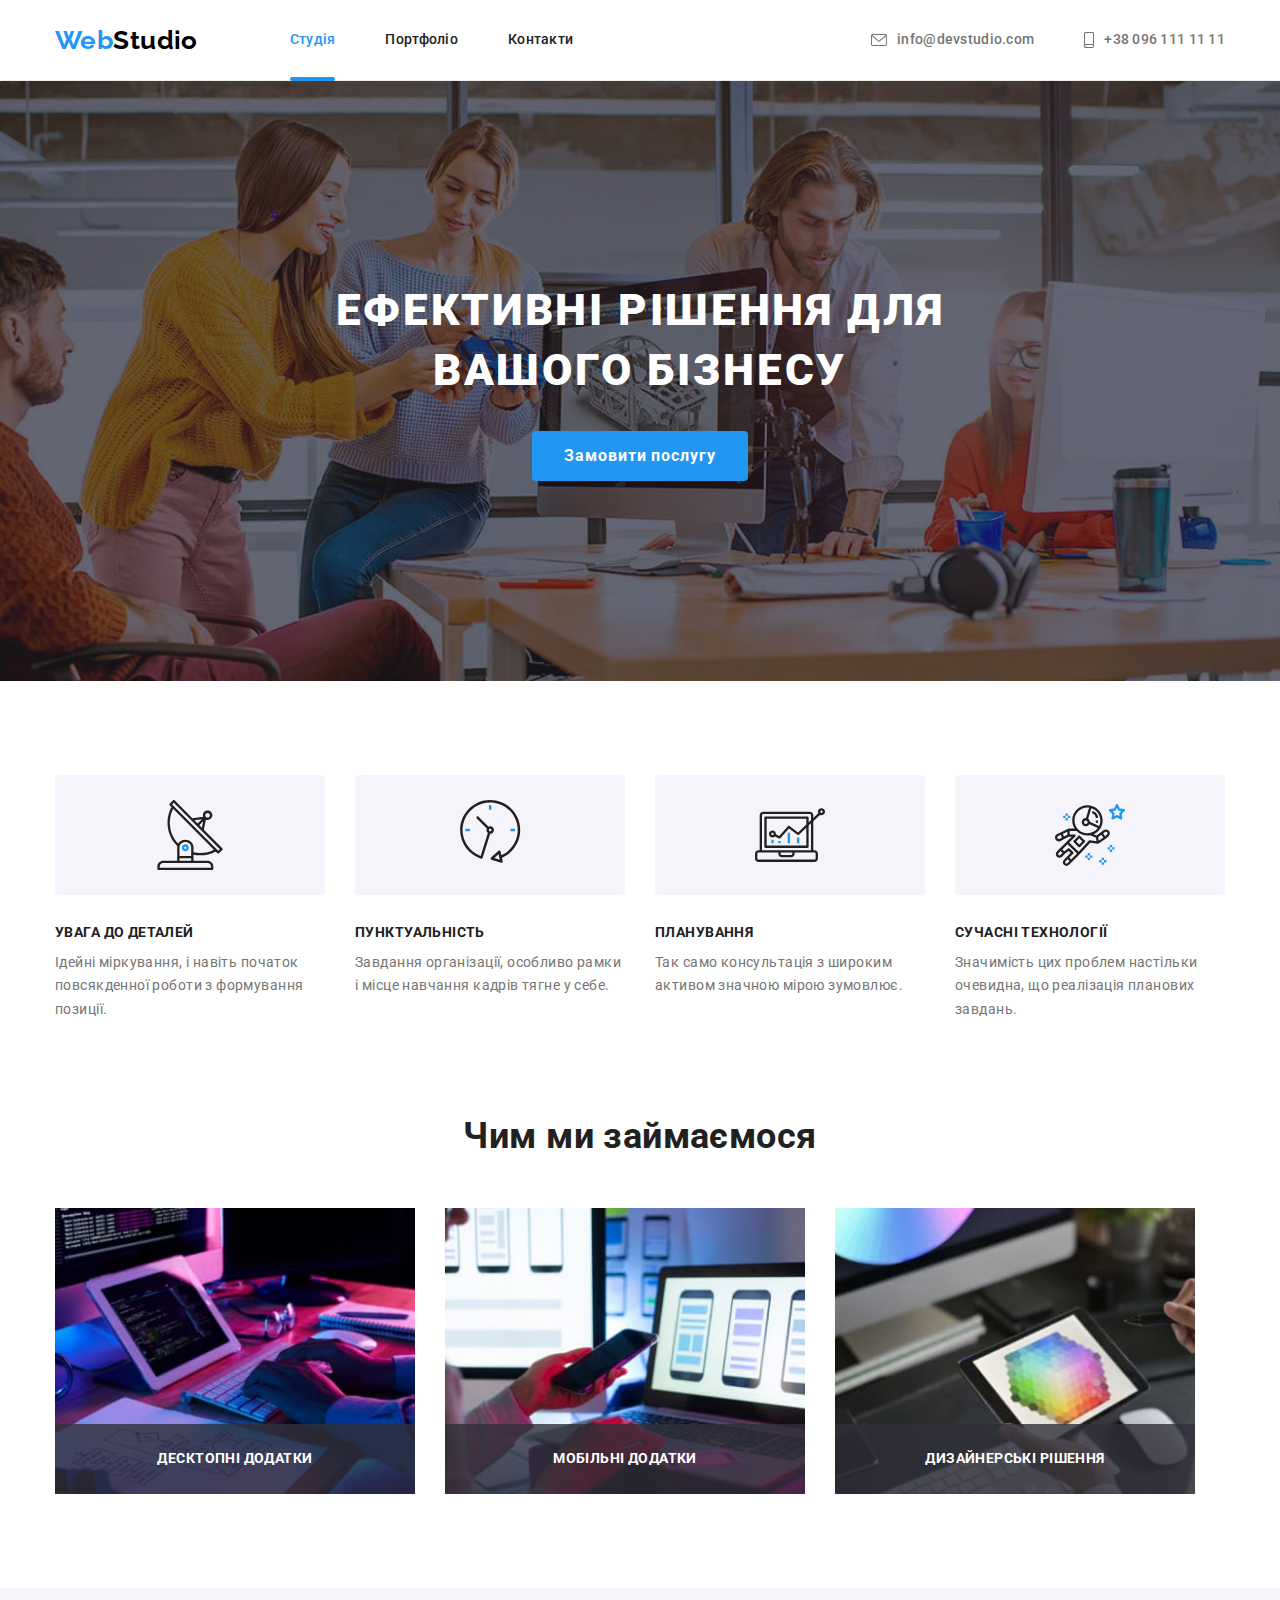
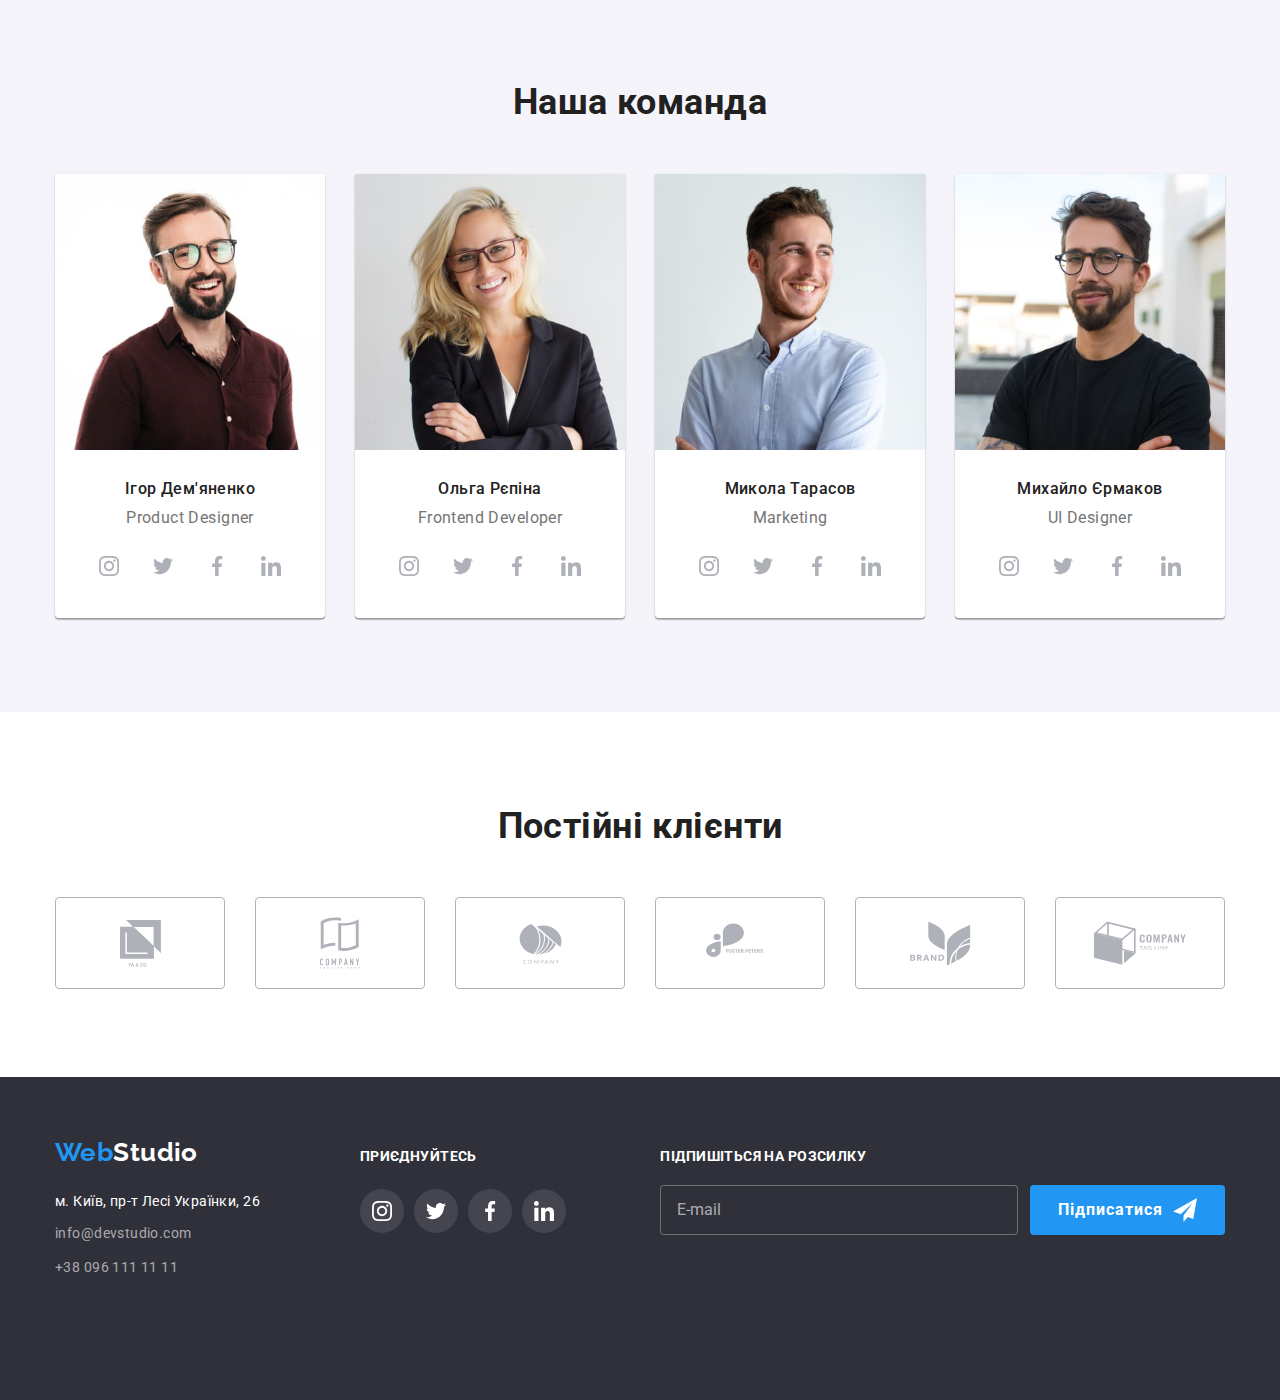
==== commit efbf65d4: "Studio done" ====
--- a/index.html
+++ b/index.html
@@ -466,10 +466,10 @@
       </section>
     </main>
     <!-- footer -->
-    <!-- <footer class="footer">
+    <footer class="footer">
       <div class="footer__container container">
-        <div>
-          <a href="./index.html" class="logo"
+        <div class="footer__contacts-wrapper">
+          <a href="./index.html" class="logo footer__logo"
             >Web<span class="logo__footer--text">Studio</span></a
           >
           <address class="footer-address">
@@ -527,7 +527,7 @@
           <strong class="footer-submit__text">Підпишіться на розсилку</strong>
           <form>
             <ul class="footer-submit__list">
-              <li>
+              <li class="footer-submit__item">
                 <input
                   class="footer-submit__mailing"
                   type="email"
@@ -535,7 +535,7 @@
                   placeholder="E-mail"
                 />
               </li>
-              <li>
+              <li class="footer-submit__item">
                 <button class="footer-submit__button" type="submit">
                   Підписатися
                   <svg class="footer-submit__icon" width="24" height="24">
@@ -547,7 +547,7 @@
           </form>
         </div>
       </div>
-    </footer> -->
+    </footer>
     <!-- Modal -->
     <div class="backdrop backdrop--is-hidden" data-modal>
       <div class="modal">
--- a/css/main.min.css
+++ b/css/main.min.css
@@ -1 +1 @@
-:root{--primary-text-color: #757575;--accent-color: #2196f3;--white-color: #ffffff;--text-color-decoration: #212121;--background-second-color: #f5f4fa;--button-hover-color: #188ce8;--header-footer-color: #2f303a;--logo-black: #000000;--header-line: #ececec;--min-gap: 30px;--main-gap: 94px;--middle-gap: 50px}.visibility-hidden{position:absolute;width:1px;height:1px;margin:-1px;border:0;padding:0;white-space:nowrap;-webkit-clip-path:inset(100%);clip-path:inset(100%);clip:rect(0 0 0 0);overflow:hidden}html{-webkit-box-sizing:border-box;box-sizing:border-box}* *::before,*::after{-webkit-box-sizing:inherit;box-sizing:inherit}body{background-color:var(--background-color);color:var(--primary-text-color);font-family:Roboto,sans-serif;letter-spacing:.03em;font-size:14px;line-height:1.71}h1,h2,h3,h4,p{margin-top:0;margin-bottom:0}ul{margin-top:0;margin-bottom:0;padding-left:0;list-style:none}img{display:block;max-width:100%;height:auto}address{font-style:normal}.section--padding-removed{padding-top:var(--main-gap);padding-bottom:var(--main-gap)}@media screen and (max-width: 1199px){.section--padding-removed{padding-top:60px;padding-bottom:60px}}.section__tittle{color:var(--text-color-decoration);font-weight:700;font-size:36px;line-height:1.16;margin-bottom:var(--middle-gap);text-align:center}@media screen and (max-width: 1199px){.section__tittle{font-size:28px;line-height:1.17;margin-bottom:var(--min-gap)}}.text--padding-removed{margin-bottom:10px}.portfolio-section{padding-top:94px;padding-bottom:91px}@media screen and (max-width: 767px){.mobile-menu__container{position:relative;padding:48px 40px;display:-webkit-box;display:-ms-flexbox;display:flex;-webkit-box-orient:vertical;-webkit-box-direction:normal;-ms-flex-direction:column;flex-direction:column;height:100vh}}.container{width:100%;padding-left:15px;padding-right:15px}@media screen and (min-width: 480px){.container{width:480px;margin-left:auto;margin-right:auto}}@media screen and (min-width: 768px){.container{width:768px}}@media screen and (min-width: 1200px){.container{width:1200px}}.backdrop{position:fixed;top:0;left:0;width:100vw;height:100vh;background-color:rgba(47,48,58,.4);opacity:1;overflow:scroll;-webkit-transition:opacity 250ms cubic-bezier(0.4, 0, 0.2, 1);transition:opacity 250ms cubic-bezier(0.4, 0, 0.2, 1)}.backdrop--is-hidden{opacity:0;pointer-events:none}.backdrop--is-hidden .modal{-webkit-transform:translate(-50%, -50%) scale(0.5);transform:translate(-50%, -50%) scale(0.5)}.modal{position:absolute;top:50%;left:50%;-webkit-transform:translate(-50%, -50%) scale(1);transform:translate(-50%, -50%) scale(1);max-width:450px;width:100%;background-color:var(--white-color);-webkit-transition:-webkit-transform 250ms cubic-bezier(0.4, 0, 0.2, 1);transition:-webkit-transform 250ms cubic-bezier(0.4, 0, 0.2, 1);transition:transform 250ms cubic-bezier(0.4, 0, 0.2, 1);transition:transform 250ms cubic-bezier(0.4, 0, 0.2, 1), -webkit-transform 250ms cubic-bezier(0.4, 0, 0.2, 1);padding:40px;border-radius:4px;-webkit-box-shadow:0px 1px 3px rgba(0,0,0,.12),0px 1px 1px rgba(0,0,0,.14),0px 2px 1px rgba(0,0,0,.2);box-shadow:0px 1px 3px rgba(0,0,0,.12),0px 1px 1px rgba(0,0,0,.14),0px 2px 1px rgba(0,0,0,.2)}@media screen and (max-height: 660px){.modal{top:15px;-webkit-transform:translate(-50%, 0);transform:translate(-50%, 0)}}@media screen and (min-width: 1200px){.modal{max-width:528px}}.modal__close-button{position:absolute;top:8px;right:8px;width:30px;height:30px;border-radius:50%;border:1px solid rgba(0,0,0,.1);background-color:rgba(0,0,0,0);padding:0;display:-webkit-box;display:-ms-flexbox;display:flex;-webkit-box-pack:center;-ms-flex-pack:center;justify-content:center;-webkit-box-align:center;-ms-flex-align:center;align-items:center;cursor:pointer;-webkit-transition:fill 250ms cubic-bezier(0.4, 0, 0.2, 1);transition:fill 250ms cubic-bezier(0.4, 0, 0.2, 1)}.modal__close-button:hover,.modal__close-button:focus{fill:var(--accent-color)}.logo{font-family:Raleway,sans-serif;font-weight:700;text-decoration:none;font-size:24px;line-height:1.16;color:var(--accent-color);cursor:pointer}.logo__header--text{color:var(--logo-black)}.logo__footer--text{color:var(--white-color)}@media screen and (min-width: 768px){.logo{margin-right:87px}}@media screen and (min-width: 1200px){.logo{font-size:26px;line-height:1.19;margin-right:92px}}.page-header{border-bottom:1px solid var(--header-line)}@media screen and (max-width: 1199px){.container--centered{-webkit-box-pack:justify;-ms-flex-pack:justify;justify-content:space-between}}@media screen and (max-width: 767px){.page-header{position:relative;padding:10px 0}}.container--centered{display:-webkit-box;display:-ms-flexbox;display:flex;-webkit-box-align:center;-ms-flex-align:center;align-items:center}@media screen and (max-width: 767px){.site-nav{display:none}}@media screen and (min-width: 768px){.site-nav{display:-webkit-box;display:-ms-flexbox;display:flex;-webkit-box-align:center;-ms-flex-align:center;align-items:center}.site-nav__link{display:-webkit-box;display:-ms-flexbox;display:flex;color:var(--text-color-decoration);font-weight:500;line-height:1.14;letter-spacing:.02em;text-decoration:none;-webkit-transition:color 250ms cubic-bezier(0.4, 0, 0.2, 1);transition:color 250ms cubic-bezier(0.4, 0, 0.2, 1);padding:32px 0}.site-nav__link:hover,.site-nav__link:focus{color:var(--accent-color)}.site-nav__item:not(:last-child){margin-right:var(--middle-gap)}.site-nav__link--current{color:var(--accent-color);position:relative}.site-nav__link--current::after{position:absolute;width:100%;height:4px;bottom:0;left:0;border-radius:2px;background-color:var(--accent-color);display:block;content:"";margin-bottom:-1px}.navigation{display:-webkit-box;display:-ms-flexbox;display:flex;-webkit-box-align:center;-ms-flex-align:center;align-items:center}}@media screen and (max-width: 767px){.auth-nav{display:none}}@media screen and (min-width: 768px){.auth-nav{display:block;-webkit-box-align:center;-ms-flex-align:center;align-items:center;margin-left:auto}.auth-nav__item:not(:last-child){margin-bottom:10px}.auth-nav__link{color:var(--primary-text-color);font-weight:500;font-size:12px;line-height:1.16;letter-spacing:.02em;text-decoration:none;-webkit-transition:color 250ms cubic-bezier(0.4, 0, 0.2, 1);transition:color 250ms cubic-bezier(0.4, 0, 0.2, 1);display:-webkit-box;display:-ms-flexbox;display:flex;-webkit-box-align:center;-ms-flex-align:center;align-items:center}.auth-nav__link:hover,.auth-nav__link:focus{color:var(--accent-color)}.auth-nav__img{margin-right:10px;fill:var(--primary-text-color)}.auth-nav__link:hover .auth-nav__img,.auth-nav__link:focus .auth-nav__img{fill:var(--accent-color)}}@media screen and (min-width: 1200px){.auth-nav{display:-webkit-box;display:-ms-flexbox;display:flex}.auth-nav__item:not(:last-child){margin-right:var(--middle-gap);margin-bottom:0}.auth-nav__link{color:var(--primary-text-color);font-size:14px;line-height:1.14;padding-top:32px;padding-bottom:32px}}.menu-btn{background-color:rgba(0,0,0,0);border:none;cursor:pointer;line-height:0;padding:0;-webkit-transition:fill 250ms cubic-bezier(0.4, 0, 0.2, 1);transition:fill 250ms cubic-bezier(0.4, 0, 0.2, 1)}.menu-btn:hover,.menu-btn:focus{fill:var(--accent-color)}.mobile-menu{position:fixed;width:100%;height:100vh;top:0;left:0;overflow:auto;background-color:var(--white-color);opacity:0;visibility:hidden;pointer-events:none}.mobile-menu.is-open{opacity:1;visibility:visible;pointer-events:auto}.mobile-menu__close-button{position:absolute;top:10px;right:15px;background-color:rgba(0,0,0,0);border:none;cursor:pointer;line-height:0;padding:0;-webkit-transition:fill 250ms cubic-bezier(0.4, 0, 0.2, 1);transition:fill 250ms cubic-bezier(0.4, 0, 0.2, 1)}.mobile-menu__close-button:hover,.mobile-menu__close-button:focus{fill:var(--accent-color)}@media screen and (min-width: 768px){.menu-btn{display:none}.mobile-menu{display:none}}.mobile-nav__item{margin-bottom:32px}.mobile-nav__link{text-decoration:none;font-style:normal;font-weight:500;font-size:40px;line-height:1.17;letter-spacing:.02em;color:var(--text-color-decoration)}.mobile-nav__link--current{color:var(--accent-color)}.mobile-contacts{display:block;margin-top:auto}.mobile-contacts__item:not(:last-child){margin-bottom:32px}.mobile-contacts__link{text-decoration:none;font-weight:500;font-size:24px;line-height:1.16;letter-spacing:.02em;color:var(--primary-text-color)}.mobile-contacts__link--current{font-weight:500;font-size:34px;line-height:1.17;letter-spacing:.02em;color:var(--accent-color)}.mobile-social{display:-webkit-box;display:-ms-flexbox;display:flex;-ms-flex-wrap:wrap;flex-wrap:wrap;margin-top:64px}.mobile-social__link{text-decoration:none;font-weight:500;font-size:18px;line-height:1.22;letter-spacing:.02em;color:var(--accent-color)}.mobile-social__item:not(:last-child){padding-right:10px;border-right:1px solid rgba(33,33,33,.2)}.mobile-social__item:not(:first-child){padding-left:10px}.hero-section__tittle{font-weight:900;font-size:26px;line-height:1.16;letter-spacing:.06em;text-transform:uppercase;color:var(--white-color);margin-bottom:var(--min-gap);margin-left:auto;margin-right:auto}.hero-section{background-color:var(--header-footer-color);text-align:center;padding-top:118px;padding-bottom:118px;background-image:-webkit-gradient(linear, left top, left bottom, from(rgba(47, 48, 58, 0.4)), to(rgba(47, 48, 58, 0.4))),url("../images/hero480.jpg");background-image:linear-gradient(rgba(47, 48, 58, 0.4), rgba(47, 48, 58, 0.4)),url("../images/hero480.jpg");background-size:cover;background-position:center;background-repeat:no-repeat;height:400px;max-width:480px;margin-left:auto;margin-right:auto}@media(min-device-pixel-ratio: 2),(-webkit-min-device-pixel-ratio: 2),(min-resolution: 192dpi),(min-resolution: 2dppx){.hero-section{background-image:-webkit-gradient(linear, left top, left bottom, from(rgba(47, 48, 58, 0.4)), to(rgba(47, 48, 58, 0.4))),url("../images/hero480@2x.jpg");background-image:linear-gradient(rgba(47, 48, 58, 0.4), rgba(47, 48, 58, 0.4)),url("../images/hero480@2x.jpg")}}@media screen and (min-width: 768px){.hero-section{max-width:768px;background-image:-webkit-gradient(linear, left top, left bottom, from(rgba(47, 48, 58, 0.4)), to(rgba(47, 48, 58, 0.4))),url("../images/hero768.jpg");background-image:linear-gradient(rgba(47, 48, 58, 0.4), rgba(47, 48, 58, 0.4)),url("../images/hero768.jpg")}}@media screen and (min-width: 768px)and (min-device-pixel-ratio: 2),screen and (min-width: 768px)and (-webkit-min-device-pixel-ratio: 2),screen and (min-width: 768px)and (min-resolution: 192dpi),screen and (min-width: 768px)and (min-resolution: 2dppx){.hero-section{background-image:-webkit-gradient(linear, left top, left bottom, from(rgba(47, 48, 58, 0.4)), to(rgba(47, 48, 58, 0.4))),url("../images/hero768@2x.jpg");background-image:linear-gradient(rgba(47, 48, 58, 0.4), rgba(47, 48, 58, 0.4)),url("../images/hero768@2x.jpg")}}@media screen and (min-width: 768px){.hero-section__tittle{line-height:1.61;width:360px}}@media screen and (min-width: 1200px){.hero-section{padding-top:200px;padding-bottom:200px;max-width:1600px;height:100%;background-image:-webkit-gradient(linear, left top, left bottom, from(rgba(47, 48, 58, 0.4)), to(rgba(47, 48, 58, 0.4))),url("../images/hero1200.jpg");background-image:linear-gradient(rgba(47, 48, 58, 0.4), rgba(47, 48, 58, 0.4)),url("../images/hero1200.jpg")}}@media screen and (min-width: 1200px)and (min-device-pixel-ratio: 2),screen and (min-width: 1200px)and (-webkit-min-device-pixel-ratio: 2),screen and (min-width: 1200px)and (min-resolution: 192dpi),screen and (min-width: 1200px)and (min-resolution: 2dppx){.hero-section{background-image:-webkit-gradient(linear, left top, left bottom, from(rgba(47, 48, 58, 0.4)), to(rgba(47, 48, 58, 0.4))),url("../images/hero1200@2x.jpg");background-image:linear-gradient(rgba(47, 48, 58, 0.4), rgba(47, 48, 58, 0.4)),url("../images/hero1200@2x.jpg")}}@media screen and (min-width: 1200px){.hero-section__tittle{width:696px;font-size:44px;line-height:1.36}}.hero-button__primary{padding:10px 24px;min-width:152px;background-color:var(--accent-color);color:var(--white-color);font-family:inherit;font-weight:700;font-size:16px;line-height:1.87;letter-spacing:.06em;cursor:pointer;border-radius:4px;border:none;-webkit-transition:background-color 250ms cubic-bezier(0.4, 0, 0.2, 1),-webkit-box-shadow 250ms cubic-bezier(0.4, 0, 0.2, 1);transition:background-color 250ms cubic-bezier(0.4, 0, 0.2, 1),-webkit-box-shadow 250ms cubic-bezier(0.4, 0, 0.2, 1);transition:background-color 250ms cubic-bezier(0.4, 0, 0.2, 1),box-shadow 250ms cubic-bezier(0.4, 0, 0.2, 1);transition:background-color 250ms cubic-bezier(0.4, 0, 0.2, 1),box-shadow 250ms cubic-bezier(0.4, 0, 0.2, 1),-webkit-box-shadow 250ms cubic-bezier(0.4, 0, 0.2, 1)}.hero-button__primary:hover,.hero-button__primary:focus{background-color:var(--button-hover-color);-webkit-box-shadow:0px 4px 4px rgba(0,0,0,.15);box-shadow:0px 4px 4px rgba(0,0,0,.15)}@media screen and (min-width: 1200px){.hero-button__primary{min-width:216px;padding:10px 32px}}.section-about{padding-bottom:0}.advantage__tittle{font-weight:700;font-size:14px;line-height:1.14;color:var(--text-color-decoration)}.advantage__icon{height:120px;background-color:var(--background-second-color);margin-bottom:30px;display:-webkit-box;display:-ms-flexbox;display:flex;-webkit-box-pack:center;-ms-flex-pack:center;justify-content:center;-webkit-box-align:center;-ms-flex-align:center;align-items:center;border-radius:4px}@media screen and (max-width: 767px){.advantage__tittle{text-align:center}.advantage__item:not(:first-child){margin-top:30px}}@media screen and (min-width: 480px){.advantage{-ms-flex-wrap:wrap;flex-wrap:wrap;display:-webkit-box;display:-ms-flexbox;display:flex}.advantage__item{margin-left:auto;margin-right:auto;width:100%}}@media screen and (min-width: 768px){.advantage{margin-top:calc(-1*var(--min-gap));margin-left:calc(-1*var(--min-gap))}.advantage__item{-ms-flex-preferred-size:calc((100% - 60px)/2);flex-basis:calc((100% - 60px)/2);margin-top:var(--min-gap);margin-left:var(--min-gap)}}@media screen and (min-width: 1200px){.advantage__item{-ms-flex-wrap:wrap;flex-wrap:wrap;-ms-flex-preferred-size:calc(25% - 30px);flex-basis:calc(25% - 30px)}}@media screen and (max-width: 1199px){.our-work{display:none}}.work-list{display:-webkit-box;display:-ms-flexbox;display:flex;-ms-flex-wrap:wrap;flex-wrap:wrap}.work-list__item{width:calc((100% - 3*var(--min-gap))/3);position:relative}.work-list__item:not(:nth-child(3n)){margin-right:var(--min-gap)}.work-list__item:not(:nth-last-child(-n+3)){margin-bottom:var(--min-gap)}.work-list__discription{width:100%;position:absolute;bottom:0;left:0;height:70px;display:-webkit-box;display:-ms-flexbox;display:flex;-webkit-box-align:center;-ms-flex-align:center;align-items:center;-webkit-box-pack:center;-ms-flex-pack:center;justify-content:center;font-weight:bold;font-size:14px;line-height:1.14;text-align:center;text-transform:uppercase;color:var(--white-color);background-color:rgba(47,48,58,.8)}.section-team{background-color:var(--background-second-color)}.team-cards{display:-webkit-box;display:-ms-flexbox;display:flex;-ms-flex-wrap:wrap;flex-wrap:wrap}.content-wrapper{padding:var(--min-gap) 32px}.content-wrapper__tittle{color:var(--text-color-decoration);font-weight:500;font-size:16px;line-height:1.18;text-align:center}.content-wrapper__text{font-size:16px;line-height:1.18;text-align:center;margin-bottom:16px}@media screen and (max-width: 767px){.team-cards__list:not(:last-child){margin-bottom:30px}}.team-cards__list{background-color:var(--white-color);-webkit-box-shadow:0px 1px 3px rgba(0,0,0,.12),0px 1px 1px rgba(0,0,0,.14),0px 2px 1px rgba(0,0,0,.2);box-shadow:0px 1px 3px rgba(0,0,0,.12),0px 1px 1px rgba(0,0,0,.14),0px 2px 1px rgba(0,0,0,.2);border-radius:0px 0px 4px 4px}@media screen and (min-width: 768px)and (max-width: 1199px){.team-cards{margin-top:calc(-1*var(--min-gap));margin-left:calc(-1*var(--min-gap))}.team-cards__list{-ms-flex-preferred-size:calc((100% - 60px)/2);flex-basis:calc((100% - 60px)/2);margin-top:var(--min-gap);margin-left:var(--min-gap)}}@media screen and (min-width: 1200px){.team-cards__list{-ms-flex-preferred-size:calc((100% - 90px)/4);flex-basis:calc((100% - 90px)/4)}.team-cards__list:not(:nth-child(4n)){margin-right:var(--min-gap)}.team-cards__list:not(:nth-last-child(-n+4)){margin-bottom:var(--min-gap)}}.content-wrapper{padding:var(--min-gap) 32px}.content-wrapper__tittle{color:var(--text-color-decoration);font-weight:500;font-size:16px;line-height:1.18;text-align:center}.content-wrapper__text{font-size:16px;line-height:1.18;text-align:center;margin-bottom:16px}.social{display:-webkit-box;display:-ms-flexbox;display:flex;-webkit-box-pack:justify;-ms-flex-pack:justify;justify-content:space-between}@media screen and (max-width: 1199px){.social{-webkit-box-pack:center;-ms-flex-pack:center;justify-content:center}.social__list:not(:last-child){margin-right:10px}}.social__link{width:44px;height:44px;background-color:var(--white-color);border-radius:50%;display:-webkit-box;display:-ms-flexbox;display:flex;-webkit-box-align:center;-ms-flex-align:center;align-items:center;-webkit-box-pack:center;-ms-flex-pack:center;justify-content:center;-webkit-transition:background-color 250ms cubic-bezier(0.4, 0, 0.2, 1);transition:background-color 250ms cubic-bezier(0.4, 0, 0.2, 1)}.social__link:hover,.social__link:focus{background-color:var(--accent-color)}.social__icon{fill:#afb1b8;-webkit-transition:fill 250ms cubic-bezier(0.4, 0, 0.2, 1);transition:fill 250ms cubic-bezier(0.4, 0, 0.2, 1)}.social__link:hover .social__icon,.social__link:focus .social__icon{fill:var(--white-color)}.footer-social{margin-left:70px}.footer-social__text{font-weight:700;line-height:1.14;text-transform:uppercase;color:var(--white-color);margin-bottom:20px}.join-social{display:-webkit-box;display:-ms-flexbox;display:flex;margin-top:20px}.join-social__list:not(:last-child){margin-right:10px}.join-social__link{width:44px;height:44px;background-color:rgba(255,255,255,.1);border-radius:50%;display:-webkit-box;display:-ms-flexbox;display:flex;-webkit-box-align:center;-ms-flex-align:center;align-items:center;-webkit-box-pack:center;-ms-flex-pack:center;justify-content:center;-webkit-transition:background-color 250ms cubic-bezier(0.4, 0, 0.2, 1);transition:background-color 250ms cubic-bezier(0.4, 0, 0.2, 1)}.join-social__link:hover,.join-social__link:focus{background-color:#2196f3}.join-social__icon{fill:var(--white-color)}.section-client{padding-top:94px;padding-bottom:88px}@media screen and (max-width: 1199px){.client-list{-ms-flex-wrap:wrap;flex-wrap:wrap;margin-top:-30px;margin-left:-30px}.client-list__item{margin-top:30px;margin-left:30px}.section-client{padding:60px 0}}.client-list{display:-webkit-box;display:-ms-flexbox;display:flex;-webkit-box-pack:center;-ms-flex-pack:center;justify-content:center}@media screen and (min-width: 1200px){.client-list{-webkit-box-pack:justify;-ms-flex-pack:justify;justify-content:space-between}}.client-list__link{width:170px;height:92px;display:-webkit-box;display:-ms-flexbox;display:flex;-webkit-box-pack:center;-ms-flex-pack:center;justify-content:center;-webkit-box-align:center;-ms-flex-align:center;align-items:center;border:1px solid #afb1b8;border-radius:4px;-webkit-transition:border 250ms cubic-bezier(0.4, 0, 0.2, 1);transition:border 250ms cubic-bezier(0.4, 0, 0.2, 1)}.client-list__link:hover,.client-list__link:focus{border:1px solid var(--accent-color)}.client-list__icon{fill:#afb1b8;-webkit-transition:fill 250ms cubic-bezier(0.4, 0, 0.2, 1);transition:fill 250ms cubic-bezier(0.4, 0, 0.2, 1)}.client-list__link:hover .client-list__icon,.client-list__link:focus .client-list__icon{fill:var(--accent-color)}.footer{background-color:var(--header-footer-color);padding-top:60px;padding-bottom:60px}.footer__container{background-color:var(--header-footer-color);display:-webkit-box;display:-ms-flexbox;display:flex;-webkit-box-align:baseline;-ms-flex-align:baseline;align-items:baseline}.footer-address{margin-top:20px}.footer-address__text{color:var(--white-color);line-height:24px;color:var(--white-color);margin-bottom:9px}.contacts-list__link{line-height:24px;color:rgba(255,255,255,.6);text-decoration:none}.contacts-list__item:not(:last-child){margin-bottom:9px}.footer-submit{margin-left:auto}.footer-submit__text{display:block;font-weight:700;line-height:1.14;text-transform:uppercase;color:var(--white-color);margin-bottom:20px}.footer-submit__list{display:-webkit-box;display:-ms-flexbox;display:flex}.footer-submit__mailing{width:358px;height:50px;padding:15px 16px;border:1px solid rgba(255,255,255,.3);border-radius:4px;background-color:var(--header-footer-color);color:var(--white-color);margin-right:12px}.footer-submit__mailing::-webkit-input-placeholder{font-size:16px;line-height:1.25;color:rgba(255,255,255,.6)}.footer-submit__mailing::-moz-placeholder{font-size:16px;line-height:1.25;color:rgba(255,255,255,.6)}.footer-submit__mailing:-ms-input-placeholder{font-size:16px;line-height:1.25;color:rgba(255,255,255,.6)}.footer-submit__mailing::-ms-input-placeholder{font-size:16px;line-height:1.25;color:rgba(255,255,255,.6)}.footer-submit__mailing::placeholder{font-size:16px;line-height:1.25;color:rgba(255,255,255,.6)}.footer-submit__button{display:-webkit-box;display:-ms-flexbox;display:flex;-webkit-box-align:center;-ms-flex-align:center;align-items:center;padding:10px 28px;border-radius:4px;font-weight:700;font-size:16px;line-height:1.87;letter-spacing:.06em;background-color:var(--accent-color);color:var(--white-color);cursor:pointer;border:none}.footer-submit__icon{margin-left:10px}.contact-form__text{font-weight:700;font-size:20px;line-height:1.15;color:#212121;margin-bottom:12px;text-align:center}.contact-form__wrapper{margin-bottom:10px;position:relative;display:block}.contact-form__input{width:100%;height:40px;border:1px solid rgba(33,33,33,.2);border-radius:4px;padding-left:42px;-webkit-transition:border-color 250ms cubic-bezier(0.4, 0, 0.2, 1);transition:border-color 250ms cubic-bezier(0.4, 0, 0.2, 1)}.contact-form__input:hover,.contact-form__input:focus{outline:none;border-color:var(--accent-color)}.contact-form__icon{position:absolute;top:50%;left:12px;-webkit-transform:translateY(-50%);transform:translateY(-50%);display:block;-webkit-transition:fill 250ms cubic-bezier(0.4, 0, 0.2, 1);transition:fill 250ms cubic-bezier(0.4, 0, 0.2, 1)}.contact-form__input:hover+.contact-form__icon,.contact-form__input:focus+.contact-form__icon{fill:var(--accent-color)}.contact-form__tittle{display:block;font-size:12px;line-height:1.16;letter-spacing:.01em;color:#757575;margin-bottom:4px}@media screen and (max-width: 1199px){.contact-form__text{line-height:1.5}}.contact-form__message{width:100%;height:120px;border:1px solid rgba(33,33,33,.2);border-radius:4px;padding:12px 16px;display:block;margin-bottom:20px;-webkit-transition:border-color 250ms cubic-bezier(0.4, 0, 0.2, 1);transition:border-color 250ms cubic-bezier(0.4, 0, 0.2, 1)}.contact-form__message:hover,.contact-form__message:focus{outline:none;border-color:var(--accent-color)}.contact-form__message::-webkit-input-placeholder{font-size:12px;line-height:1.16;letter-spacing:.01em;color:rgba(117,117,117,.5)}.contact-form__message::-moz-placeholder{font-size:12px;line-height:1.16;letter-spacing:.01em;color:rgba(117,117,117,.5)}.contact-form__message:-ms-input-placeholder{font-size:12px;line-height:1.16;letter-spacing:.01em;color:rgba(117,117,117,.5)}.contact-form__message::-ms-input-placeholder{font-size:12px;line-height:1.16;letter-spacing:.01em;color:rgba(117,117,117,.5)}.contact-form__message::placeholder{font-size:12px;line-height:1.16;letter-spacing:.01em;color:rgba(117,117,117,.5)}textarea{resize:none}.checkbox-wrapper{margin-bottom:30px;display:block}.checkbox-wrapper__description{display:-webkit-box;display:-ms-flexbox;display:flex;-webkit-box-align:center;-ms-flex-align:center;align-items:center;-webkit-box-pack:center;-ms-flex-pack:center;justify-content:center;line-height:1.71;color:var(--primary-text-color);-webkit-transition:background-color 250ms cubic-bezier(0.4, 0, 0.2, 1),border 1150ms cubic-bezier(0.4, 0, 0.2, 1);transition:background-color 250ms cubic-bezier(0.4, 0, 0.2, 1),border 1150ms cubic-bezier(0.4, 0, 0.2, 1)}.checkbox-wrapper__description::before{content:"";display:inline-block;width:16px;height:15px;border:2px solid var(--text-color-decoration);border-radius:3px;cursor:pointer;margin-right:7px;-webkit-transition:250ms cubic-bezier(0.4, 0, 0.2, 1),border 250ms cubic-bezier(0.4, 0, 0.2, 1);transition:250ms cubic-bezier(0.4, 0, 0.2, 1),border 250ms cubic-bezier(0.4, 0, 0.2, 1)}.checkbox-wrapper__form:checked+.checkbox-wrapper__description::before{background-image:url("../images/check.svg");background-size:contain;border:2px solid var(--accent-color);background-color:var(--accent-color)}.checkbox-wrapper__policy-link{line-height:1.71;color:var(--accent-color)}@media screen and (max-width: 1200px){.checkbox-wrapper__description{font-size:12px;line-height:1.16}.checkbox-wrapper__policy-link{font-size:12px;line-height:1.16}}.checkbox-wrapper__button-form{display:block;margin:0 auto;background-color:var(--accent-color);color:var(--white-color);cursor:pointer;padding:10px 52px;font-weight:700;font-size:16px;line-height:1.87;letter-spacing:.06em;border-radius:4px;border:none;-webkit-transition:background-color 250ms cubic-bezier(0.4, 0, 0.2, 1),-webkit-box-shadow 250ms cubic-bezier(0.4, 0, 0.2, 1);transition:background-color 250ms cubic-bezier(0.4, 0, 0.2, 1),-webkit-box-shadow 250ms cubic-bezier(0.4, 0, 0.2, 1);transition:box-shadow 250ms cubic-bezier(0.4, 0, 0.2, 1),background-color 250ms cubic-bezier(0.4, 0, 0.2, 1);transition:box-shadow 250ms cubic-bezier(0.4, 0, 0.2, 1),background-color 250ms cubic-bezier(0.4, 0, 0.2, 1),-webkit-box-shadow 250ms cubic-bezier(0.4, 0, 0.2, 1)}.checkbox-wrapper__button-form:hover,.checkbox-wrapper__button-form:focus{background-color:var(--button-hover-color);-webkit-box-shadow:0px 4px 4px rgba(0,0,0,.15);box-shadow:0px 4px 4px rgba(0,0,0,.15)}.buttons-list{display:-webkit-box;display:-ms-flexbox;display:flex;-webkit-box-pack:center;-ms-flex-pack:center;justify-content:center;margin-bottom:var(--middle-gap)}.buttons-list__item:not(:last-child){margin-right:8px}.buttons-list__button{font-family:inherit;font-weight:500;font-size:16px;line-height:1.62;cursor:pointer;border:none;border-radius:4px;background-color:var(--background-second-color);color:var(--text-color-decoration);padding:6px 22px;-webkit-transition:color 250ms cubic-bezier(0.4, 0, 0.2, 1),background-color 250ms cubic-bezier(0.4, 0, 0.2, 1),-webkit-box-shadow 250ms cubic-bezier(0.4, 0, 0.2, 1);transition:color 250ms cubic-bezier(0.4, 0, 0.2, 1),background-color 250ms cubic-bezier(0.4, 0, 0.2, 1),-webkit-box-shadow 250ms cubic-bezier(0.4, 0, 0.2, 1);transition:color 250ms cubic-bezier(0.4, 0, 0.2, 1),background-color 250ms cubic-bezier(0.4, 0, 0.2, 1),box-shadow 250ms cubic-bezier(0.4, 0, 0.2, 1);transition:color 250ms cubic-bezier(0.4, 0, 0.2, 1),background-color 250ms cubic-bezier(0.4, 0, 0.2, 1),box-shadow 250ms cubic-bezier(0.4, 0, 0.2, 1),-webkit-box-shadow 250ms cubic-bezier(0.4, 0, 0.2, 1)}.buttons-list__button:hover,.buttons-list__button:focus{border:none;color:var(--white-color);background-color:var(--accent-color);-webkit-box-shadow:0px 3px 1px rgba(0,0,0,.1),0px 1px 2px rgba(0,0,0,.08),0px 2px 2px rgba(0,0,0,.12);box-shadow:0px 3px 1px rgba(0,0,0,.1),0px 1px 2px rgba(0,0,0,.08),0px 2px 2px rgba(0,0,0,.12)}.portfolio{display:-webkit-box;display:-ms-flexbox;display:flex;-ms-flex-wrap:wrap;flex-wrap:wrap;margin-left:calc(-1*var(--min-gap));margin-top:calc(-1*var(--min-gap));background-color:var(--white-color)}.portfolio__cards-list{margin-left:var(--min-gap);margin-top:var(--min-gap);-ms-flex-preferred-size:3.3333333333;flex-basis:3.3333333333}.portfolio__link{text-decoration:none;color:var(--primary-text-color);display:block;-webkit-transition:-webkit-box-shadow 250ms cubic-bezier(0.4, 0, 0.2, 1);transition:-webkit-box-shadow 250ms cubic-bezier(0.4, 0, 0.2, 1);transition:box-shadow 250ms cubic-bezier(0.4, 0, 0.2, 1);transition:box-shadow 250ms cubic-bezier(0.4, 0, 0.2, 1), -webkit-box-shadow 250ms cubic-bezier(0.4, 0, 0.2, 1)}.portfolio__link:hover,.portfolio__link:focus{-webkit-box-shadow:0px 1px 1px rgba(0,0,0,.12),0px 4px 4px rgba(0,0,0,.06),1px 4px 6px rgba(0,0,0,.16);box-shadow:0px 1px 1px rgba(0,0,0,.12),0px 4px 4px rgba(0,0,0,.06),1px 4px 6px rgba(0,0,0,.16)}.portfolio-wrapper{padding:20px 24px;outline:1px solid #eee}.portfolio-wrapper__tittle{color:var(--text-color-decoration);font-weight:700;font-size:18px;line-height:2;text-decoration:none;margin-bottom:4px}.portfolio-wrapper__text{font-size:16px;line-height:1.87}.card-overlay{position:relative;overflow:hidden}.block-info{position:absolute;width:100%;height:100%;top:0;left:0;background-color:rgba(33,150,243,.9);-webkit-transform:translateY(100%);transform:translateY(100%);-webkit-transition:-webkit-transform 250ms cubic-bezier(0.4, 0, 0.2, 1);transition:-webkit-transform 250ms cubic-bezier(0.4, 0, 0.2, 1);transition:transform 250ms cubic-bezier(0.4, 0, 0.2, 1);transition:transform 250ms cubic-bezier(0.4, 0, 0.2, 1), -webkit-transform 250ms cubic-bezier(0.4, 0, 0.2, 1)}.portfolio__cards-list:hover .block-info{-webkit-transform:translateY(0);transform:translateY(0)}.block-info__text{position:absolute;padding:63px 24px;font-size:18px;line-height:1.55;color:var(--white-color)}/*# sourceMappingURL=main.min.css.map */+:root{--primary-text-color: #757575;--accent-color: #2196f3;--white-color: #ffffff;--text-color-decoration: #212121;--background-second-color: #f5f4fa;--button-hover-color: #188ce8;--header-footer-color: #2f303a;--logo-black: #000000;--header-line: #ececec;--min-gap: 30px;--main-gap: 94px;--middle-gap: 50px}.visibility-hidden{position:absolute;width:1px;height:1px;margin:-1px;border:0;padding:0;white-space:nowrap;-webkit-clip-path:inset(100%);clip-path:inset(100%);clip:rect(0 0 0 0);overflow:hidden}html{-webkit-box-sizing:border-box;box-sizing:border-box}* *::before,*::after{-webkit-box-sizing:inherit;box-sizing:inherit}body{background-color:var(--background-color);color:var(--primary-text-color);font-family:Roboto,sans-serif;letter-spacing:.03em;font-size:14px;line-height:1.71}h1,h2,h3,h4,p{margin-top:0;margin-bottom:0}ul{margin-top:0;margin-bottom:0;padding-left:0;list-style:none}img{display:block;max-width:100%;height:auto}address{font-style:normal}.section--padding-removed{padding-top:var(--main-gap);padding-bottom:var(--main-gap)}@media screen and (max-width: 1199px){.section--padding-removed{padding-top:60px;padding-bottom:60px}}.section__tittle{color:var(--text-color-decoration);font-weight:700;font-size:36px;line-height:1.16;margin-bottom:var(--middle-gap);text-align:center}@media screen and (max-width: 1199px){.section__tittle{font-size:28px;line-height:1.17;margin-bottom:var(--min-gap)}}.text--padding-removed{margin-bottom:10px}.portfolio-section{padding-top:94px;padding-bottom:91px}@media screen and (max-width: 767px){.mobile-menu__container{position:relative;padding:48px 40px;display:-webkit-box;display:-ms-flexbox;display:flex;-webkit-box-orient:vertical;-webkit-box-direction:normal;-ms-flex-direction:column;flex-direction:column;height:100vh}}.container{width:100%;padding-left:15px;padding-right:15px}@media screen and (min-width: 480px){.container{width:480px;margin-left:auto;margin-right:auto}}@media screen and (min-width: 768px){.container{width:768px}}@media screen and (min-width: 1200px){.container{width:1200px}}.backdrop{position:fixed;top:0;left:0;width:100vw;height:100vh;background-color:rgba(47,48,58,.4);opacity:1;overflow:scroll;-webkit-transition:opacity 250ms cubic-bezier(0.4, 0, 0.2, 1);transition:opacity 250ms cubic-bezier(0.4, 0, 0.2, 1)}.backdrop--is-hidden{opacity:0;pointer-events:none}.backdrop--is-hidden .modal{-webkit-transform:translate(-50%, -50%) scale(0.5);transform:translate(-50%, -50%) scale(0.5)}.modal{position:absolute;top:50%;left:50%;-webkit-transform:translate(-50%, -50%) scale(1);transform:translate(-50%, -50%) scale(1);max-width:450px;width:100%;background-color:var(--white-color);-webkit-transition:-webkit-transform 250ms cubic-bezier(0.4, 0, 0.2, 1);transition:-webkit-transform 250ms cubic-bezier(0.4, 0, 0.2, 1);transition:transform 250ms cubic-bezier(0.4, 0, 0.2, 1);transition:transform 250ms cubic-bezier(0.4, 0, 0.2, 1), -webkit-transform 250ms cubic-bezier(0.4, 0, 0.2, 1);padding:40px;border-radius:4px;-webkit-box-shadow:0px 1px 3px rgba(0,0,0,.12),0px 1px 1px rgba(0,0,0,.14),0px 2px 1px rgba(0,0,0,.2);box-shadow:0px 1px 3px rgba(0,0,0,.12),0px 1px 1px rgba(0,0,0,.14),0px 2px 1px rgba(0,0,0,.2)}@media screen and (max-height: 660px){.modal{top:15px;-webkit-transform:translate(-50%, 0);transform:translate(-50%, 0)}}@media screen and (min-width: 1200px){.modal{max-width:528px}}.modal__close-button{position:absolute;top:8px;right:8px;width:30px;height:30px;border-radius:50%;border:1px solid rgba(0,0,0,.1);background-color:rgba(0,0,0,0);padding:0;display:-webkit-box;display:-ms-flexbox;display:flex;-webkit-box-pack:center;-ms-flex-pack:center;justify-content:center;-webkit-box-align:center;-ms-flex-align:center;align-items:center;cursor:pointer;-webkit-transition:fill 250ms cubic-bezier(0.4, 0, 0.2, 1);transition:fill 250ms cubic-bezier(0.4, 0, 0.2, 1)}.modal__close-button:hover,.modal__close-button:focus{fill:var(--accent-color)}.logo{font-family:Raleway,sans-serif;font-weight:700;text-decoration:none;font-size:24px;line-height:1.16;color:var(--accent-color);cursor:pointer}.logo__header--text{color:var(--logo-black)}.logo__footer--text{color:var(--white-color)}@media screen and (min-width: 768px){.logo{margin-right:87px}.footer__logo{margin-right:0}}@media screen and (min-width: 1200px){.logo{font-size:26px;line-height:1.19;margin-right:92px}}.page-header{border-bottom:1px solid var(--header-line)}@media screen and (max-width: 1199px){.container--centered{-webkit-box-pack:justify;-ms-flex-pack:justify;justify-content:space-between}}@media screen and (max-width: 767px){.page-header{position:relative;padding:10px 0}}.container--centered{display:-webkit-box;display:-ms-flexbox;display:flex;-webkit-box-align:center;-ms-flex-align:center;align-items:center}@media screen and (max-width: 767px){.site-nav{display:none}}@media screen and (min-width: 768px){.site-nav{display:-webkit-box;display:-ms-flexbox;display:flex;-webkit-box-align:center;-ms-flex-align:center;align-items:center}.site-nav__link{display:-webkit-box;display:-ms-flexbox;display:flex;color:var(--text-color-decoration);font-weight:500;line-height:1.14;letter-spacing:.02em;text-decoration:none;-webkit-transition:color 250ms cubic-bezier(0.4, 0, 0.2, 1);transition:color 250ms cubic-bezier(0.4, 0, 0.2, 1);padding:32px 0}.site-nav__link:hover,.site-nav__link:focus{color:var(--accent-color)}.site-nav__item:not(:last-child){margin-right:var(--middle-gap)}.site-nav__link--current{color:var(--accent-color);position:relative}.site-nav__link--current::after{position:absolute;width:100%;height:4px;bottom:0;left:0;border-radius:2px;background-color:var(--accent-color);display:block;content:"";margin-bottom:-1px}.navigation{display:-webkit-box;display:-ms-flexbox;display:flex;-webkit-box-align:center;-ms-flex-align:center;align-items:center}}@media screen and (max-width: 767px){.auth-nav{display:none}}@media screen and (min-width: 768px){.auth-nav{display:block;-webkit-box-align:center;-ms-flex-align:center;align-items:center;margin-left:auto}.auth-nav__item:not(:last-child){margin-bottom:10px}.auth-nav__link{color:var(--primary-text-color);font-weight:500;font-size:12px;line-height:1.16;letter-spacing:.02em;text-decoration:none;-webkit-transition:color 250ms cubic-bezier(0.4, 0, 0.2, 1);transition:color 250ms cubic-bezier(0.4, 0, 0.2, 1);display:-webkit-box;display:-ms-flexbox;display:flex;-webkit-box-align:center;-ms-flex-align:center;align-items:center}.auth-nav__link:hover,.auth-nav__link:focus{color:var(--accent-color)}.auth-nav__img{margin-right:10px;fill:var(--primary-text-color)}.auth-nav__link:hover .auth-nav__img,.auth-nav__link:focus .auth-nav__img{fill:var(--accent-color)}}@media screen and (min-width: 1200px){.auth-nav{display:-webkit-box;display:-ms-flexbox;display:flex}.auth-nav__item:not(:last-child){margin-right:var(--middle-gap);margin-bottom:0}.auth-nav__link{color:var(--primary-text-color);font-size:14px;line-height:1.14;padding-top:32px;padding-bottom:32px}}.menu-btn{background-color:rgba(0,0,0,0);border:none;cursor:pointer;line-height:0;padding:0;-webkit-transition:fill 250ms cubic-bezier(0.4, 0, 0.2, 1);transition:fill 250ms cubic-bezier(0.4, 0, 0.2, 1)}.menu-btn:hover,.menu-btn:focus{fill:var(--accent-color)}.mobile-menu{position:fixed;width:100%;height:100vh;top:0;left:0;overflow:auto;background-color:var(--white-color);opacity:0;visibility:hidden;pointer-events:none}.mobile-menu.is-open{opacity:1;visibility:visible;pointer-events:auto}.mobile-menu__close-button{position:absolute;top:10px;right:15px;background-color:rgba(0,0,0,0);border:none;cursor:pointer;line-height:0;padding:0;-webkit-transition:fill 250ms cubic-bezier(0.4, 0, 0.2, 1);transition:fill 250ms cubic-bezier(0.4, 0, 0.2, 1)}.mobile-menu__close-button:hover,.mobile-menu__close-button:focus{fill:var(--accent-color)}@media screen and (min-width: 768px){.menu-btn{display:none}.mobile-menu{display:none}}.mobile-nav__item{margin-bottom:32px}.mobile-nav__link{text-decoration:none;font-style:normal;font-weight:500;font-size:40px;line-height:1.17;letter-spacing:.02em;color:var(--text-color-decoration)}.mobile-nav__link--current{color:var(--accent-color)}.mobile-contacts{display:block;margin-top:auto}.mobile-contacts__item:not(:last-child){margin-bottom:32px}.mobile-contacts__link{text-decoration:none;font-weight:500;font-size:24px;line-height:1.16;letter-spacing:.02em;color:var(--primary-text-color)}.mobile-contacts__link--current{font-weight:500;font-size:34px;line-height:1.17;letter-spacing:.02em;color:var(--accent-color)}.mobile-social{display:-webkit-box;display:-ms-flexbox;display:flex;-ms-flex-wrap:wrap;flex-wrap:wrap;margin-top:64px}.mobile-social__link{text-decoration:none;font-weight:500;font-size:18px;line-height:1.22;letter-spacing:.02em;color:var(--accent-color)}.mobile-social__item:not(:last-child){padding-right:10px;border-right:1px solid rgba(33,33,33,.2)}.mobile-social__item:not(:first-child){padding-left:10px}.hero-section__tittle{font-weight:900;font-size:26px;line-height:1.16;letter-spacing:.06em;text-transform:uppercase;color:var(--white-color);margin-bottom:var(--min-gap);margin-left:auto;margin-right:auto}.hero-section{background-color:var(--header-footer-color);text-align:center;padding-top:118px;padding-bottom:118px;background-image:-webkit-gradient(linear, left top, left bottom, from(rgba(47, 48, 58, 0.4)), to(rgba(47, 48, 58, 0.4))),url("../images/hero480.jpg");background-image:linear-gradient(rgba(47, 48, 58, 0.4), rgba(47, 48, 58, 0.4)),url("../images/hero480.jpg");background-size:cover;background-position:center;background-repeat:no-repeat;height:400px;max-width:480px;margin-left:auto;margin-right:auto}@media(min-device-pixel-ratio: 2),(-webkit-min-device-pixel-ratio: 2),(min-resolution: 192dpi),(min-resolution: 2dppx){.hero-section{background-image:-webkit-gradient(linear, left top, left bottom, from(rgba(47, 48, 58, 0.4)), to(rgba(47, 48, 58, 0.4))),url("../images/hero480@2x.jpg");background-image:linear-gradient(rgba(47, 48, 58, 0.4), rgba(47, 48, 58, 0.4)),url("../images/hero480@2x.jpg")}}@media screen and (min-width: 768px){.hero-section{max-width:768px;background-image:-webkit-gradient(linear, left top, left bottom, from(rgba(47, 48, 58, 0.4)), to(rgba(47, 48, 58, 0.4))),url("../images/hero768.jpg");background-image:linear-gradient(rgba(47, 48, 58, 0.4), rgba(47, 48, 58, 0.4)),url("../images/hero768.jpg")}}@media screen and (min-width: 768px)and (min-device-pixel-ratio: 2),screen and (min-width: 768px)and (-webkit-min-device-pixel-ratio: 2),screen and (min-width: 768px)and (min-resolution: 192dpi),screen and (min-width: 768px)and (min-resolution: 2dppx){.hero-section{background-image:-webkit-gradient(linear, left top, left bottom, from(rgba(47, 48, 58, 0.4)), to(rgba(47, 48, 58, 0.4))),url("../images/hero768@2x.jpg");background-image:linear-gradient(rgba(47, 48, 58, 0.4), rgba(47, 48, 58, 0.4)),url("../images/hero768@2x.jpg")}}@media screen and (min-width: 768px){.hero-section__tittle{line-height:1.61;width:360px}}@media screen and (min-width: 1200px){.hero-section{padding-top:200px;padding-bottom:200px;max-width:1600px;height:100%;background-image:-webkit-gradient(linear, left top, left bottom, from(rgba(47, 48, 58, 0.4)), to(rgba(47, 48, 58, 0.4))),url("../images/hero1200.jpg");background-image:linear-gradient(rgba(47, 48, 58, 0.4), rgba(47, 48, 58, 0.4)),url("../images/hero1200.jpg")}}@media screen and (min-width: 1200px)and (min-device-pixel-ratio: 2),screen and (min-width: 1200px)and (-webkit-min-device-pixel-ratio: 2),screen and (min-width: 1200px)and (min-resolution: 192dpi),screen and (min-width: 1200px)and (min-resolution: 2dppx){.hero-section{background-image:-webkit-gradient(linear, left top, left bottom, from(rgba(47, 48, 58, 0.4)), to(rgba(47, 48, 58, 0.4))),url("../images/hero1200@2x.jpg");background-image:linear-gradient(rgba(47, 48, 58, 0.4), rgba(47, 48, 58, 0.4)),url("../images/hero1200@2x.jpg")}}@media screen and (min-width: 1200px){.hero-section__tittle{width:696px;font-size:44px;line-height:1.36}}.hero-button__primary{padding:10px 24px;min-width:152px;background-color:var(--accent-color);color:var(--white-color);font-family:inherit;font-weight:700;font-size:16px;line-height:1.87;letter-spacing:.06em;cursor:pointer;border-radius:4px;border:none;-webkit-transition:background-color 250ms cubic-bezier(0.4, 0, 0.2, 1),-webkit-box-shadow 250ms cubic-bezier(0.4, 0, 0.2, 1);transition:background-color 250ms cubic-bezier(0.4, 0, 0.2, 1),-webkit-box-shadow 250ms cubic-bezier(0.4, 0, 0.2, 1);transition:background-color 250ms cubic-bezier(0.4, 0, 0.2, 1),box-shadow 250ms cubic-bezier(0.4, 0, 0.2, 1);transition:background-color 250ms cubic-bezier(0.4, 0, 0.2, 1),box-shadow 250ms cubic-bezier(0.4, 0, 0.2, 1),-webkit-box-shadow 250ms cubic-bezier(0.4, 0, 0.2, 1)}.hero-button__primary:hover,.hero-button__primary:focus{background-color:var(--button-hover-color);-webkit-box-shadow:0px 4px 4px rgba(0,0,0,.15);box-shadow:0px 4px 4px rgba(0,0,0,.15)}@media screen and (min-width: 1200px){.hero-button__primary{min-width:216px;padding:10px 32px}}.section-about{padding-bottom:0}.advantage__tittle{font-weight:700;font-size:14px;line-height:1.14;color:var(--text-color-decoration)}.advantage__icon{height:120px;background-color:var(--background-second-color);margin-bottom:30px;display:-webkit-box;display:-ms-flexbox;display:flex;-webkit-box-pack:center;-ms-flex-pack:center;justify-content:center;-webkit-box-align:center;-ms-flex-align:center;align-items:center;border-radius:4px}@media screen and (max-width: 767px){.advantage__tittle{text-align:center}.advantage__item:not(:first-child){margin-top:30px}}@media screen and (min-width: 480px){.advantage{-ms-flex-wrap:wrap;flex-wrap:wrap;display:-webkit-box;display:-ms-flexbox;display:flex}.advantage__item{margin-left:auto;margin-right:auto;width:100%}}@media screen and (min-width: 768px){.advantage{margin-top:calc(-1*var(--min-gap));margin-left:calc(-1*var(--min-gap))}.advantage__item{-ms-flex-preferred-size:calc((100% - 60px)/2);flex-basis:calc((100% - 60px)/2);margin-top:var(--min-gap);margin-left:var(--min-gap)}}@media screen and (min-width: 1200px){.advantage__item{-ms-flex-wrap:wrap;flex-wrap:wrap;-ms-flex-preferred-size:calc(25% - 30px);flex-basis:calc(25% - 30px)}}@media screen and (max-width: 1199px){.our-work{display:none}}.work-list{display:-webkit-box;display:-ms-flexbox;display:flex;-ms-flex-wrap:wrap;flex-wrap:wrap}.work-list__item{width:calc((100% - 3*var(--min-gap))/3);position:relative}.work-list__item:not(:nth-child(3n)){margin-right:var(--min-gap)}.work-list__item:not(:nth-last-child(-n+3)){margin-bottom:var(--min-gap)}.work-list__discription{width:100%;position:absolute;bottom:0;left:0;height:70px;display:-webkit-box;display:-ms-flexbox;display:flex;-webkit-box-align:center;-ms-flex-align:center;align-items:center;-webkit-box-pack:center;-ms-flex-pack:center;justify-content:center;font-weight:bold;font-size:14px;line-height:1.14;text-align:center;text-transform:uppercase;color:var(--white-color);background-color:rgba(47,48,58,.8)}.section-team{background-color:var(--background-second-color)}.team-cards{display:-webkit-box;display:-ms-flexbox;display:flex;-ms-flex-wrap:wrap;flex-wrap:wrap}.content-wrapper{padding:var(--min-gap) 32px}.content-wrapper__tittle{color:var(--text-color-decoration);font-weight:500;font-size:16px;line-height:1.18;text-align:center}.content-wrapper__text{font-size:16px;line-height:1.18;text-align:center;margin-bottom:16px}@media screen and (max-width: 767px){.team-cards__list:not(:last-child){margin-bottom:30px}}.team-cards__list{background-color:var(--white-color);-webkit-box-shadow:0px 1px 3px rgba(0,0,0,.12),0px 1px 1px rgba(0,0,0,.14),0px 2px 1px rgba(0,0,0,.2);box-shadow:0px 1px 3px rgba(0,0,0,.12),0px 1px 1px rgba(0,0,0,.14),0px 2px 1px rgba(0,0,0,.2);border-radius:0px 0px 4px 4px}@media screen and (min-width: 768px)and (max-width: 1199px){.team-cards{margin-top:calc(-1*var(--min-gap));margin-left:calc(-1*var(--min-gap))}.team-cards__list{-ms-flex-preferred-size:calc((100% - 60px)/2);flex-basis:calc((100% - 60px)/2);margin-top:var(--min-gap);margin-left:var(--min-gap)}}@media screen and (min-width: 1200px){.team-cards__list{-ms-flex-preferred-size:calc((100% - 90px)/4);flex-basis:calc((100% - 90px)/4)}.team-cards__list:not(:nth-child(4n)){margin-right:var(--min-gap)}.team-cards__list:not(:nth-last-child(-n+4)){margin-bottom:var(--min-gap)}}.content-wrapper{padding:var(--min-gap) 32px}.content-wrapper__tittle{color:var(--text-color-decoration);font-weight:500;font-size:16px;line-height:1.18;text-align:center}.content-wrapper__text{font-size:16px;line-height:1.18;text-align:center;margin-bottom:16px}.social{display:-webkit-box;display:-ms-flexbox;display:flex;-webkit-box-pack:justify;-ms-flex-pack:justify;justify-content:space-between}@media screen and (max-width: 1199px){.social{-webkit-box-pack:center;-ms-flex-pack:center;justify-content:center}.social__list:not(:last-child){margin-right:10px}}.social__link{width:44px;height:44px;background-color:var(--white-color);border-radius:50%;display:-webkit-box;display:-ms-flexbox;display:flex;-webkit-box-align:center;-ms-flex-align:center;align-items:center;-webkit-box-pack:center;-ms-flex-pack:center;justify-content:center;-webkit-transition:background-color 250ms cubic-bezier(0.4, 0, 0.2, 1);transition:background-color 250ms cubic-bezier(0.4, 0, 0.2, 1)}.social__link:hover,.social__link:focus{background-color:var(--accent-color)}.social__icon{fill:#afb1b8;-webkit-transition:fill 250ms cubic-bezier(0.4, 0, 0.2, 1);transition:fill 250ms cubic-bezier(0.4, 0, 0.2, 1)}.social__link:hover .social__icon,.social__link:focus .social__icon{fill:var(--white-color)}@media screen and (max-width: 1199px){.footer-social__text{display:block;text-align:center}.join-social{-webkit-box-pack:center;-ms-flex-pack:center;justify-content:center;margin-bottom:60px}}@media screen and (min-width: 1200px){.footer-social{margin-left:70px}}.footer-social__text{font-weight:700;line-height:1.14;text-transform:uppercase;color:var(--white-color);margin-bottom:20px}.join-social{display:-webkit-box;display:-ms-flexbox;display:flex;margin-top:20px}.join-social__list:not(:last-child){margin-right:10px}.join-social__link{width:44px;height:44px;background-color:rgba(255,255,255,.1);border-radius:50%;display:-webkit-box;display:-ms-flexbox;display:flex;-webkit-box-align:center;-ms-flex-align:center;align-items:center;-webkit-box-pack:center;-ms-flex-pack:center;justify-content:center;-webkit-transition:background-color 250ms cubic-bezier(0.4, 0, 0.2, 1);transition:background-color 250ms cubic-bezier(0.4, 0, 0.2, 1)}.join-social__link:hover,.join-social__link:focus{background-color:#2196f3}.join-social__icon{fill:var(--white-color)}.section-client{padding-top:94px;padding-bottom:88px}.client-list{display:-webkit-box;display:-ms-flexbox;display:flex;-webkit-box-pack:center;-ms-flex-pack:center;justify-content:center}.client-list__link{width:210px;height:92px;display:-webkit-box;display:-ms-flexbox;display:flex;-webkit-box-pack:center;-ms-flex-pack:center;justify-content:center;-webkit-box-align:center;-ms-flex-align:center;align-items:center;border:1px solid #afb1b8;border-radius:4px;-webkit-transition:border 250ms cubic-bezier(0.4, 0, 0.2, 1);transition:border 250ms cubic-bezier(0.4, 0, 0.2, 1)}.client-list__link:hover,.client-list__link:focus{border:1px solid var(--accent-color)}@media screen and (max-width: 1199px){.client-list{-ms-flex-wrap:wrap;flex-wrap:wrap;margin-top:-30px;margin-left:-30px}.client-list__item{margin-top:30px;margin-left:30px}.section-client{padding:60px 0}}@media screen and (min-width: 768px){.client-list__link{width:226px}}@media screen and (min-width: 1200px){.client-list{-webkit-box-pack:justify;-ms-flex-pack:justify;justify-content:space-between}.client-list__link{width:170px}}.client-list__icon{fill:#afb1b8;-webkit-transition:fill 250ms cubic-bezier(0.4, 0, 0.2, 1);transition:fill 250ms cubic-bezier(0.4, 0, 0.2, 1)}.client-list__link:hover .client-list__icon,.client-list__link:focus .client-list__icon{fill:var(--accent-color)}.footer{background-color:var(--header-footer-color);padding-top:60px;padding-bottom:60px}@media screen and (max-width: 1199px){.footer__contacts-wrapper{text-align:center}}@media screen and (min-width: 768px){.footer__container{display:-webkit-box;display:-ms-flexbox;display:flex;-webkit-box-align:baseline;-ms-flex-align:baseline;align-items:baseline;-ms-flex-wrap:wrap;flex-wrap:wrap;-ms-flex-pack:distribute;justify-content:space-around}}.footer-address{margin-top:20px;margin-bottom:60px}.footer-address__text{color:var(--white-color);line-height:24px;color:var(--white-color);margin-bottom:8px}.contacts-list__link{line-height:24px;color:rgba(255,255,255,.6);text-decoration:none}.contacts-list__item:not(:last-child){margin-bottom:8px}@media screen and (min-width: 1200px){.contacts-list__item:not(:last-child){margin-bottom:9px}.contacts-list__item:not(:last-child) .footer-address__text{margin-bottom:9px}.contacts-list__item:not(:last-child) .footer-address{margin-bottom:0}}.footer-submit__text{display:block;font-weight:700;line-height:1.14;text-transform:uppercase;color:var(--white-color);margin-bottom:20px}@media screen and (max-width: 1199px){.footer-submit__text{text-align:center}.footer-submit__list{display:block}.footer-submit__item{-webkit-box-pack:center;-ms-flex-pack:center;justify-content:center;display:-webkit-box;display:-ms-flexbox;display:flex}.footer-submit__item:not(:last-child){margin-bottom:20px}}.footer-submit__mailing{height:50px;padding:15px 16px;border:1px solid rgba(255,255,255,.3);border-radius:4px;background-color:var(--header-footer-color);color:var(--white-color)}.footer-submit__mailing::-webkit-input-placeholder{font-size:16px;line-height:1.25;color:rgba(255,255,255,.6)}.footer-submit__mailing::-moz-placeholder{font-size:16px;line-height:1.25;color:rgba(255,255,255,.6)}.footer-submit__mailing:-ms-input-placeholder{font-size:16px;line-height:1.25;color:rgba(255,255,255,.6)}.footer-submit__mailing::-ms-input-placeholder{font-size:16px;line-height:1.25;color:rgba(255,255,255,.6)}.footer-submit__mailing::placeholder{font-size:16px;line-height:1.25;color:rgba(255,255,255,.6)}@media screen and (max-width: 767px){.footer-submit__mailing{width:100%}}@media screen and (min-width: 768px){.footer-submit__mailing{width:450px}}@media screen and (min-width: 1200px){.footer-submit__mailing{width:358px;margin-right:12px}.footer-submit__list{display:-webkit-box;display:-ms-flexbox;display:flex}.footer-submit{margin-left:auto}}.footer-submit__button{display:-webkit-box;display:-ms-flexbox;display:flex;-webkit-box-align:center;-ms-flex-align:center;align-items:center;padding:10px 28px;border-radius:4px;font-weight:700;font-size:16px;line-height:1.87;letter-spacing:.06em;background-color:var(--accent-color);color:var(--white-color);cursor:pointer;border:none}.footer-submit__icon{margin-left:10px}.contact-form__text{font-weight:700;font-size:20px;line-height:1.15;color:#212121;margin-bottom:12px;text-align:center}.contact-form__wrapper{margin-bottom:10px;position:relative;display:block}.contact-form__input{width:100%;height:40px;border:1px solid rgba(33,33,33,.2);border-radius:4px;padding-left:42px;-webkit-transition:border-color 250ms cubic-bezier(0.4, 0, 0.2, 1);transition:border-color 250ms cubic-bezier(0.4, 0, 0.2, 1)}.contact-form__input:hover,.contact-form__input:focus{outline:none;border-color:var(--accent-color)}.contact-form__icon{position:absolute;top:50%;left:12px;-webkit-transform:translateY(-50%);transform:translateY(-50%);display:block;-webkit-transition:fill 250ms cubic-bezier(0.4, 0, 0.2, 1);transition:fill 250ms cubic-bezier(0.4, 0, 0.2, 1)}.contact-form__input:hover+.contact-form__icon,.contact-form__input:focus+.contact-form__icon{fill:var(--accent-color)}.contact-form__tittle{display:block;font-size:12px;line-height:1.16;letter-spacing:.01em;color:#757575;margin-bottom:4px}@media screen and (max-width: 1199px){.contact-form__text{line-height:1.5}}.contact-form__message{width:100%;height:120px;border:1px solid rgba(33,33,33,.2);border-radius:4px;padding:12px 16px;display:block;margin-bottom:20px;-webkit-transition:border-color 250ms cubic-bezier(0.4, 0, 0.2, 1);transition:border-color 250ms cubic-bezier(0.4, 0, 0.2, 1)}.contact-form__message:hover,.contact-form__message:focus{outline:none;border-color:var(--accent-color)}.contact-form__message::-webkit-input-placeholder{font-size:12px;line-height:1.16;letter-spacing:.01em;color:rgba(117,117,117,.5)}.contact-form__message::-moz-placeholder{font-size:12px;line-height:1.16;letter-spacing:.01em;color:rgba(117,117,117,.5)}.contact-form__message:-ms-input-placeholder{font-size:12px;line-height:1.16;letter-spacing:.01em;color:rgba(117,117,117,.5)}.contact-form__message::-ms-input-placeholder{font-size:12px;line-height:1.16;letter-spacing:.01em;color:rgba(117,117,117,.5)}.contact-form__message::placeholder{font-size:12px;line-height:1.16;letter-spacing:.01em;color:rgba(117,117,117,.5)}textarea{resize:none}.checkbox-wrapper{margin-bottom:30px;display:block}.checkbox-wrapper__description{display:-webkit-box;display:-ms-flexbox;display:flex;-webkit-box-align:center;-ms-flex-align:center;align-items:center;-webkit-box-pack:center;-ms-flex-pack:center;justify-content:center;line-height:1.71;color:var(--primary-text-color);-webkit-transition:background-color 250ms cubic-bezier(0.4, 0, 0.2, 1),border 1150ms cubic-bezier(0.4, 0, 0.2, 1);transition:background-color 250ms cubic-bezier(0.4, 0, 0.2, 1),border 1150ms cubic-bezier(0.4, 0, 0.2, 1)}.checkbox-wrapper__description::before{content:"";display:inline-block;width:16px;height:15px;border:2px solid var(--text-color-decoration);border-radius:3px;cursor:pointer;margin-right:7px;-webkit-transition:250ms cubic-bezier(0.4, 0, 0.2, 1),border 250ms cubic-bezier(0.4, 0, 0.2, 1);transition:250ms cubic-bezier(0.4, 0, 0.2, 1),border 250ms cubic-bezier(0.4, 0, 0.2, 1)}.checkbox-wrapper__form:checked+.checkbox-wrapper__description::before{background-image:url("../images/check.svg");background-size:contain;border:2px solid var(--accent-color);background-color:var(--accent-color)}.checkbox-wrapper__policy-link{line-height:1.71;color:var(--accent-color)}@media screen and (max-width: 1200px){.checkbox-wrapper__description{font-size:12px;line-height:1.16}.checkbox-wrapper__policy-link{font-size:12px;line-height:1.16}}.checkbox-wrapper__button-form{display:block;margin:0 auto;background-color:var(--accent-color);color:var(--white-color);cursor:pointer;padding:10px 52px;font-weight:700;font-size:16px;line-height:1.87;letter-spacing:.06em;border-radius:4px;border:none;-webkit-transition:background-color 250ms cubic-bezier(0.4, 0, 0.2, 1),-webkit-box-shadow 250ms cubic-bezier(0.4, 0, 0.2, 1);transition:background-color 250ms cubic-bezier(0.4, 0, 0.2, 1),-webkit-box-shadow 250ms cubic-bezier(0.4, 0, 0.2, 1);transition:box-shadow 250ms cubic-bezier(0.4, 0, 0.2, 1),background-color 250ms cubic-bezier(0.4, 0, 0.2, 1);transition:box-shadow 250ms cubic-bezier(0.4, 0, 0.2, 1),background-color 250ms cubic-bezier(0.4, 0, 0.2, 1),-webkit-box-shadow 250ms cubic-bezier(0.4, 0, 0.2, 1)}.checkbox-wrapper__button-form:hover,.checkbox-wrapper__button-form:focus{background-color:var(--button-hover-color);-webkit-box-shadow:0px 4px 4px rgba(0,0,0,.15);box-shadow:0px 4px 4px rgba(0,0,0,.15)}.buttons-list{display:-webkit-box;display:-ms-flexbox;display:flex;-webkit-box-pack:center;-ms-flex-pack:center;justify-content:center;margin-bottom:var(--middle-gap)}.buttons-list__item:not(:last-child){margin-right:8px}.buttons-list__button{font-family:inherit;font-weight:500;font-size:16px;line-height:1.62;cursor:pointer;border:none;border-radius:4px;background-color:var(--background-second-color);color:var(--text-color-decoration);padding:6px 22px;-webkit-transition:color 250ms cubic-bezier(0.4, 0, 0.2, 1),background-color 250ms cubic-bezier(0.4, 0, 0.2, 1),-webkit-box-shadow 250ms cubic-bezier(0.4, 0, 0.2, 1);transition:color 250ms cubic-bezier(0.4, 0, 0.2, 1),background-color 250ms cubic-bezier(0.4, 0, 0.2, 1),-webkit-box-shadow 250ms cubic-bezier(0.4, 0, 0.2, 1);transition:color 250ms cubic-bezier(0.4, 0, 0.2, 1),background-color 250ms cubic-bezier(0.4, 0, 0.2, 1),box-shadow 250ms cubic-bezier(0.4, 0, 0.2, 1);transition:color 250ms cubic-bezier(0.4, 0, 0.2, 1),background-color 250ms cubic-bezier(0.4, 0, 0.2, 1),box-shadow 250ms cubic-bezier(0.4, 0, 0.2, 1),-webkit-box-shadow 250ms cubic-bezier(0.4, 0, 0.2, 1)}.buttons-list__button:hover,.buttons-list__button:focus{border:none;color:var(--white-color);background-color:var(--accent-color);-webkit-box-shadow:0px 3px 1px rgba(0,0,0,.1),0px 1px 2px rgba(0,0,0,.08),0px 2px 2px rgba(0,0,0,.12);box-shadow:0px 3px 1px rgba(0,0,0,.1),0px 1px 2px rgba(0,0,0,.08),0px 2px 2px rgba(0,0,0,.12)}.portfolio{display:-webkit-box;display:-ms-flexbox;display:flex;-ms-flex-wrap:wrap;flex-wrap:wrap;margin-left:calc(-1*var(--min-gap));margin-top:calc(-1*var(--min-gap));background-color:var(--white-color)}.portfolio__cards-list{margin-left:var(--min-gap);margin-top:var(--min-gap);-ms-flex-preferred-size:3.3333333333;flex-basis:3.3333333333}.portfolio__link{text-decoration:none;color:var(--primary-text-color);display:block;-webkit-transition:-webkit-box-shadow 250ms cubic-bezier(0.4, 0, 0.2, 1);transition:-webkit-box-shadow 250ms cubic-bezier(0.4, 0, 0.2, 1);transition:box-shadow 250ms cubic-bezier(0.4, 0, 0.2, 1);transition:box-shadow 250ms cubic-bezier(0.4, 0, 0.2, 1), -webkit-box-shadow 250ms cubic-bezier(0.4, 0, 0.2, 1)}.portfolio__link:hover,.portfolio__link:focus{-webkit-box-shadow:0px 1px 1px rgba(0,0,0,.12),0px 4px 4px rgba(0,0,0,.06),1px 4px 6px rgba(0,0,0,.16);box-shadow:0px 1px 1px rgba(0,0,0,.12),0px 4px 4px rgba(0,0,0,.06),1px 4px 6px rgba(0,0,0,.16)}.portfolio-wrapper{padding:20px 24px;outline:1px solid #eee}.portfolio-wrapper__tittle{color:var(--text-color-decoration);font-weight:700;font-size:18px;line-height:2;text-decoration:none;margin-bottom:4px}.portfolio-wrapper__text{font-size:16px;line-height:1.87}.card-overlay{position:relative;overflow:hidden}.block-info{position:absolute;width:100%;height:100%;top:0;left:0;background-color:rgba(33,150,243,.9);-webkit-transform:translateY(100%);transform:translateY(100%);-webkit-transition:-webkit-transform 250ms cubic-bezier(0.4, 0, 0.2, 1);transition:-webkit-transform 250ms cubic-bezier(0.4, 0, 0.2, 1);transition:transform 250ms cubic-bezier(0.4, 0, 0.2, 1);transition:transform 250ms cubic-bezier(0.4, 0, 0.2, 1), -webkit-transform 250ms cubic-bezier(0.4, 0, 0.2, 1)}.portfolio__cards-list:hover .block-info{-webkit-transform:translateY(0);transform:translateY(0)}.block-info__text{position:absolute;padding:63px 24px;font-size:18px;line-height:1.55;color:var(--white-color)}/*# sourceMappingURL=main.min.css.map */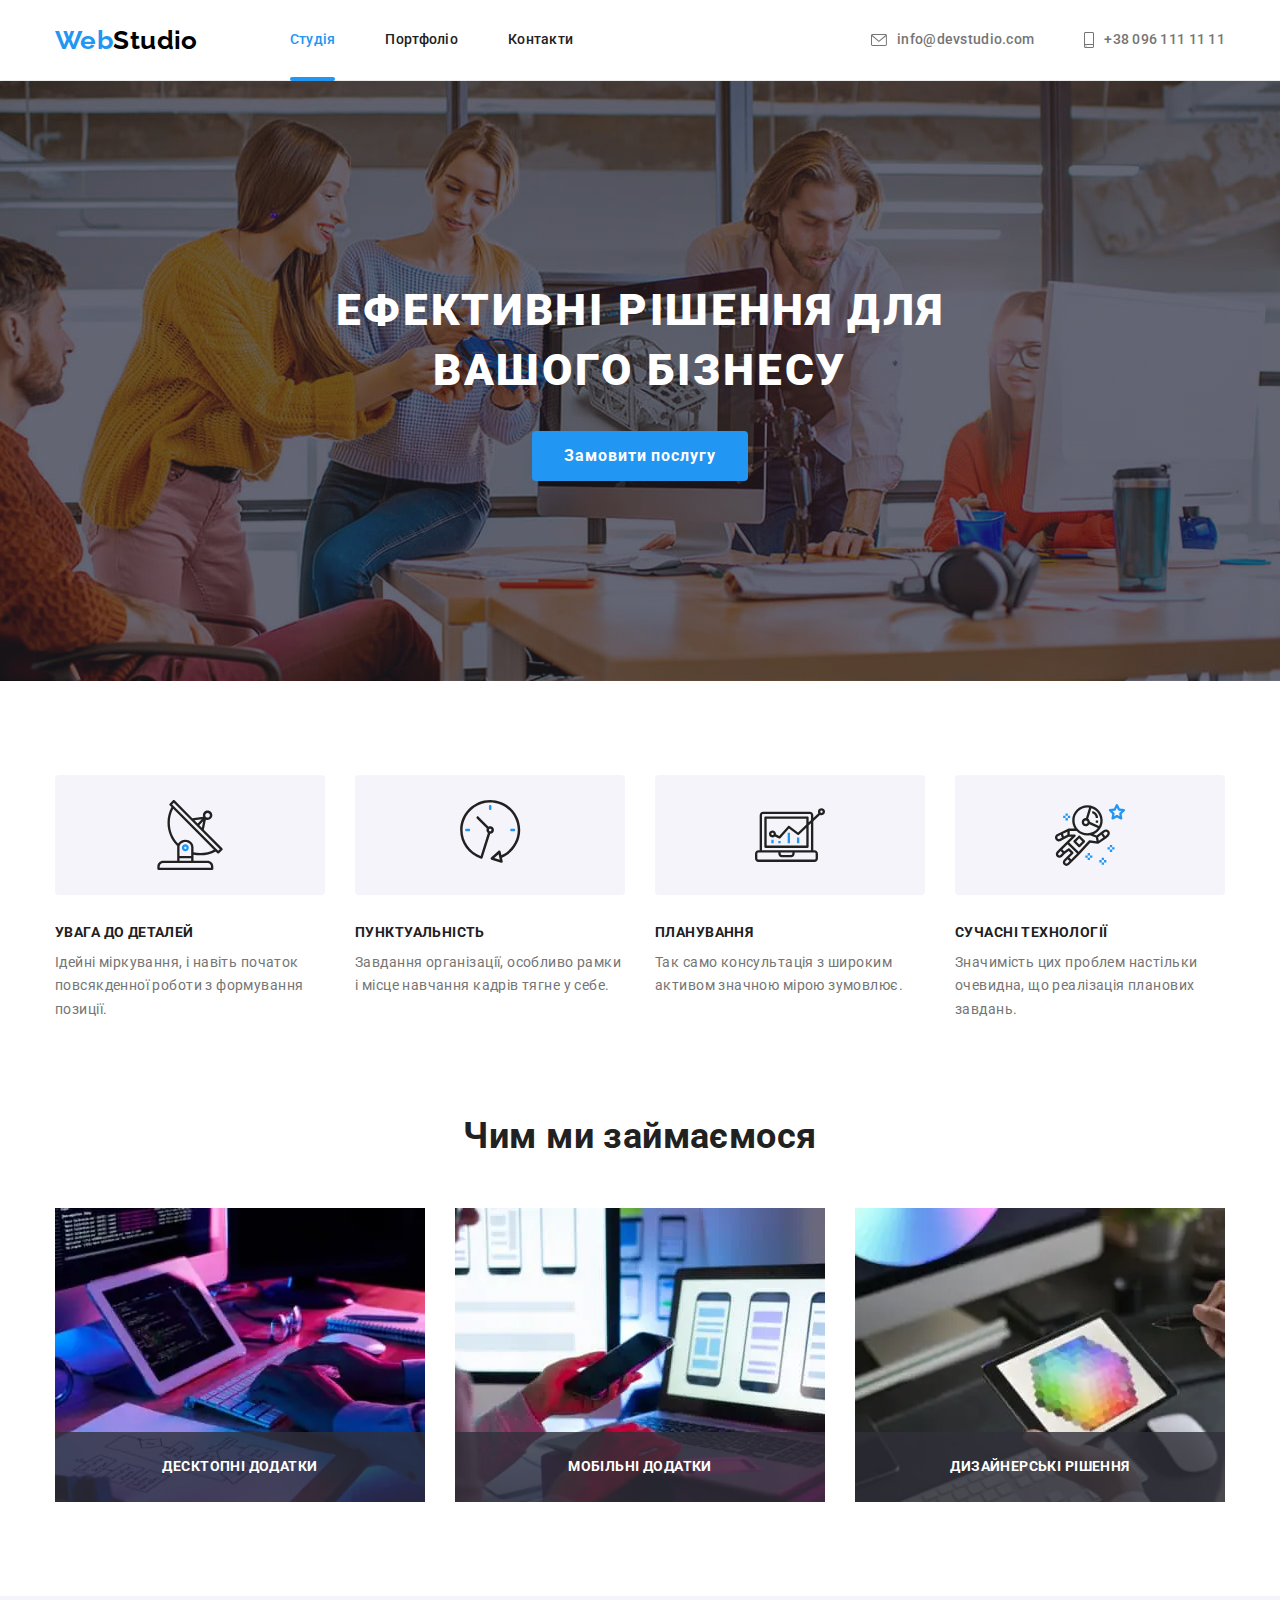
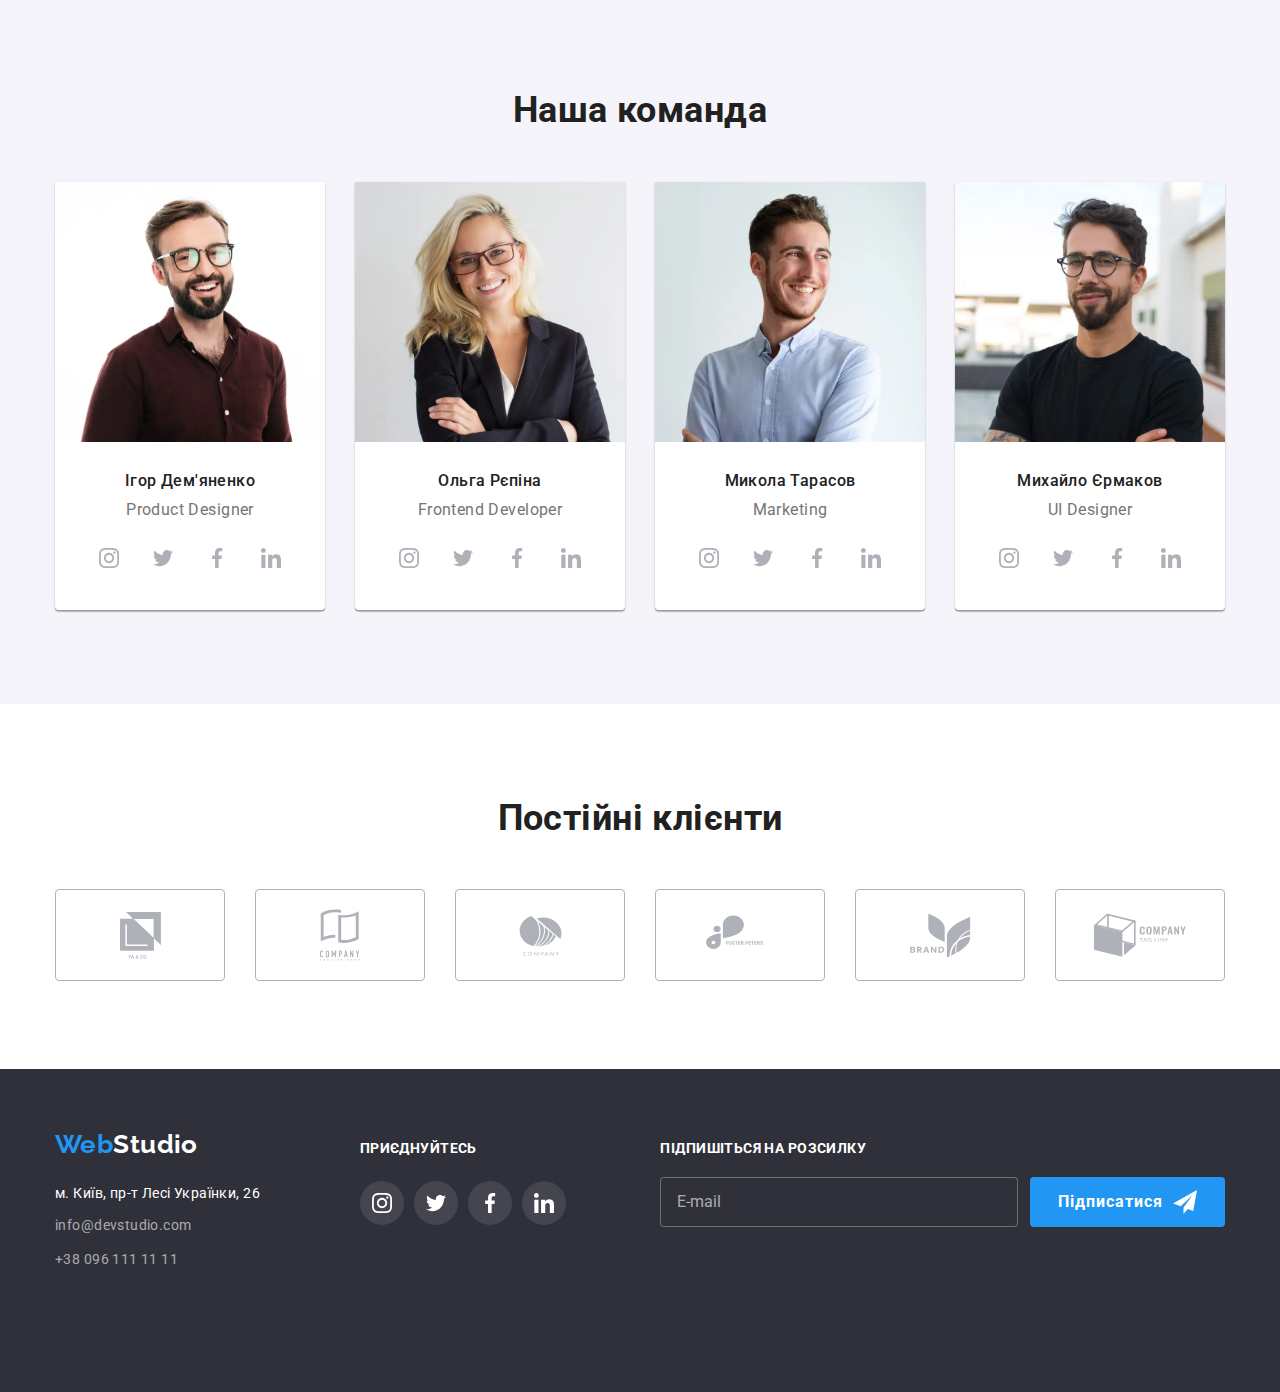
==== commit 413efcdc: "Виконане ДЗ" ====
--- a/index.html
+++ b/index.html
@@ -126,17 +126,17 @@
     <!--Hero-->
     <main>
       <section class="hero-section">
-          <h1 class="hero-section__tittle">
-            Ефективні рішення для вашого бізнесу
-          </h1>
-          <div class="hero-button">
-            <button type="button" class="hero-button__primary" data-modal-open>
-              Замовити послугу
-            </button>
-          </div>
+        <h1 class="hero-section__tittle">
+          Ефективні рішення для вашого бізнесу
+        </h1>
+        <div class="hero-button">
+          <button type="button" class="hero-button__primary" data-modal-open>
+            Замовити послугу
+          </button>
+        </div>
       </section>
-    <!--about-->
-    <section class="section-about section--padding-removed">
+      <!--about-->
+      <section class="section-about section--padding-removed">
         <div class="container">
           <h2 class="visibility-hidden">Наші переваги та пріоритети</h2>
           <ul class="advantage">
@@ -198,48 +198,114 @@
           </ul>
         </div>
       </section>
-    <!--our work-->
-    <section class="our-work section--padding-removed">
+      <!--our work-->
+      <section class="our-work section--padding-removed">
         <div class="container">
           <h2 class="section__tittle">Чим ми займаємося</h2>
           <ul class="work-list">
             <li class="work-list__item">
-              <img src="./images/box1.jpg" alt="ТЗ" width="370" height="294" />
+              <picture>
+                <source
+                  srcset="
+                    ./images/desktop1200.webp    1x,
+                    ./images/desktop1200@2x.webp 2x
+                  "
+                  type="image/webp"
+                />
+                <img
+                  srcset="
+                    ./images/desktop1200.jpg    1x,
+                    ./images/desktop1200@2x.jpg 2x
+                  "
+                  src="./images/desktop1200.jpg"
+                  alt="Десктопні додатки"
+                />
+              </picture>
+
               <p class="work-list__discription">Десктопні додатки</p>
             </li>
             <li class="work-list__item">
-              <img
-                src="./images/box2.jpg"
-                alt="смарт"
-                width="370"
-                height="294"
-              />
+              <picture>
+                <source
+                  srcset="
+                    ./images/mobile1200.webp    1x,
+                    ./images/mobile1200@2x.webp 2x
+                  "
+                  type="image/webp"
+                />
+                <img
+                  srcset="
+                    ./images/mobile1200.jpg    1x,
+                    ./images/mobile1200@2x.jpg 2x
+                  "
+                  src="./images/mobile1200.jpg"
+                  alt="Мобільні додатки"
+                />
+              </picture>
               <p class="work-list__discription">Мобільні додатки</p>
             </li>
             <li class="work-list__item">
-              <img
-                src="./images/box3.jpg"
-                alt="планшет"
-                width="370"
-                height="294"
-              />
+              <picture>
+                <source
+                  srcset="
+                    ./images/tablet1200.webp    1x,
+                    ./images/tablet1200@2x.webp 2x
+                  "
+                  type="image/webp"
+                />
+                <img
+                  srcset="
+                    ./images/tablet1200.jpg    1x,
+                    ./images/tablet1200@2x.jpg 2x
+                  "
+                  src="./images/tablet1200.jpg"
+                  alt="Дизайнерські рішення"
+                />
+              </picture>
               <p class="work-list__discription">Дизайнерські рішення</p>
             </li>
           </ul>
         </div>
       </section>
-    <!-- our team -->
-    <section class="section-team section--padding-removed">
+      <!-- our team -->
+      <section class="section-team section--padding-removed">
         <div class="container">
           <h2 class="section__tittle">Наша команда</h2>
           <ul class="team-cards">
             <li class="team-cards__list">
-              <img
-                src="./images/igor-450.jpg"
-                alt="Ігор"
-                width="450"
-                height="460"
-              />
+              <picture>
+                <source
+                  srcset="./images/ihor1200.webp 1x, images/ihor1200@2x.webp 2x"
+                  media="(min-width:1200px)"
+                  type="image/webp"
+                />
+                <source
+                  srcset="./images/ihor1200.jpg 1x, images/ihor1200@2x.jpg 2x"
+                  media="(min-width:1200px)"
+                />
+
+                <source
+                  srcset="./images/ihor354.webp 1x, images/ihor354@2x.webp 2x"
+                  media="(min-width:768px)"
+                  type="image/webp"
+                />
+                <source
+                  srcset="./images/ihor354.jpg 1x, images/ihor354@2x.jpg 2x"
+                  media="(min-width:768px)"
+                />
+
+                <source
+                  srcset="./images/ihor450.webp 1x, images/ihor450@2x.webp 2x"
+                  media="(max-width:767px)"
+                  type="image/webp"
+                />
+                <source
+                  srcset="./images/ihor450.jpg 1x, images/ihor450@2x.jpg 2x"
+                  media="(max-width:767px)"
+                />
+
+                <img src="./images/igor450.jpg" alt="Ігор Дем'яненко" />
+              </picture>
               <div class="content-wrapper">
                 <h3 class="content-wrapper__tittle text--padding-removed">
                   Ігор Дем'яненко
@@ -278,12 +344,40 @@
               </div>
             </li>
             <li class="team-cards__list">
-              <img
-                src="./images/olha-450.jpg"
-                alt="Ольга"
-               width="450"
-                height="460"
-              />
+              <picture>
+                <source
+                  srcset="./images/olha1200.webp 1x, images/olha1200@2x.webp 2x"
+                  media="(min-width:1200px)"
+                  type="image/webp"
+                />
+                <source
+                  srcset="./images/olha1200.jpg 1x, images/olha1200@2x.jpg 2x"
+                  media="(min-width:1200px)"
+                />
+
+                <source
+                  srcset="./images/olha354.webp 1x, images/olha354@2x.webp 2x"
+                  media="(min-width:768px)"
+                  type="image/webp"
+                />
+                <source
+                  srcset="./images/olha354.jpg 1x, images/olha354@2x.jpg 2x"
+                  media="(min-width:768px)"
+                />
+
+                <source
+                  srcset="./images/olha450.webp 1x, images/olha450@2x.webp 2x"
+                  media="(max-width:767px)"
+                  type="image/webp"
+                />
+                <source
+                  srcset="./images/olha450.jpg 1x, images/olha450@2x.jpg 2x"
+                  media="(max-width:767px)"
+                />
+
+                <img src="./images/olha450.jpg" alt="Ольга Рєпіна" />
+              </picture>
+
               <div class="content-wrapper">
                 <h3 class="content-wrapper__tittle text--padding-removed">
                   Ольга Рєпіна
@@ -324,12 +418,52 @@
               </div>
             </li>
             <li class="team-cards__list">
-              <img
-                src="./images/nikolai-450.jpg"
-                alt="Микола"
-             width="450"
-                height="460"
-              />
+              <picture>
+                <source
+                  srcset="
+                    ./images/mykola1200.webp  1x,
+                    images/mykola1200@2x.webp 2x
+                  "
+                  media="(min-width:1200px)"
+                  type="image/webp"
+                />
+                <source
+                  srcset="
+                    ./images/mykola1200.jpg  1x,
+                    images/mykola1200@2x.jpg 2x
+                  "
+                  media="(min-width:1200px)"
+                />
+
+                <source
+                  srcset="
+                    ./images/mykola354.webp  1x,
+                    images/mykola354@2x.webp 2x
+                  "
+                  media="(min-width:768px)"
+                  type="image/webp"
+                />
+                <source
+                  srcset="./images/mykola354.jpg 1x, images/mykola354@2x.jpg 2x"
+                  media="(min-width:768px)"
+                />
+
+                <source
+                  srcset="
+                    ./images/mykola450.webp  1x,
+                    images/mykola450@2x.webp 2x
+                  "
+                  media="(max-width:767px)"
+                  type="image/webp"
+                />
+                <source
+                  srcset="./images/mykola450.jpg 1x, images/mykola450@2x.jpg 2x"
+                  media="(max-width:767px)"
+                />
+
+                <img src="./images/mykola450.jpg" alt=" Микола Тарасов" />
+              </picture>
+
               <div class="content-wrapper">
                 <h3 class="content-wrapper__tittle text--padding-removed">
                   Микола Тарасов
@@ -368,12 +502,57 @@
               </div>
             </li>
             <li class="team-cards__list">
-              <img
-                src="./images/michael-450.jpg"
-                alt="Михайло"
-             width="450"
-                height="460"
-              />
+              <picture>
+                <source
+                  srcset="
+                    ./images/mykhailo1200.webp  1x,
+                    images/mykhailo1200@2x.webp 2x
+                  "
+                  media="(min-width:1200px)"
+                  type="image/webp"
+                />
+                <source
+                  srcset="
+                    ./images/mykhailo1200.jpg  1x,
+                    images/mykhailo1200@2x.jpg 2x
+                  "
+                  media="(min-width:1200px)"
+                />
+
+                <source
+                  srcset="
+                    ./images/mykhailo354.webp  1x,
+                    images/mykhailo354@2x.webp 2x
+                  "
+                  media="(min-width:768px)"
+                  type="image/webp"
+                />
+                <source
+                  srcset="
+                    ./images/mykhailo354.jpg  1x,
+                    images/mykhailo354@2x.jpg 2x
+                  "
+                  media="(min-width:768px)"
+                />
+
+                <source
+                  srcset="
+                    ./images/mykhailo450.webp  1x,
+                    images/mykhailo450@2x.webp 2x
+                  "
+                  media="(max-width:767px)"
+                  type="image/webp"
+                />
+                <source
+                  srcset="
+                    ./images/mykhailo450.jpg  1x,
+                    images/mykhailo450@2x.jpg 2x
+                  "
+                  media="(max-width:767px)"
+                />
+
+                <img src="./images/mykhailo450.jpg" alt="  Михайло Єрмаков" />
+              </picture>
               <div class="content-wrapper">
                 <h3 class="content-wrapper__tittle text--padding-removed">
                   Михайло Єрмаков
@@ -414,8 +593,8 @@
           </ul>
         </div>
       </section>
-    <!--our client-->
-    <section class="section-client">
+      <!--our client-->
+      <section class="section-client">
         <div class="container">
           <h2 class="section__tittle">Постійні клієнти</h2>
           <ul class="client-list">
--- a/css/main.min.css
+++ b/css/main.min.css
@@ -1 +1 @@
-:root{--primary-text-color: #757575;--accent-color: #2196f3;--white-color: #ffffff;--text-color-decoration: #212121;--background-second-color: #f5f4fa;--button-hover-color: #188ce8;--header-footer-color: #2f303a;--logo-black: #000000;--header-line: #ececec;--min-gap: 30px;--main-gap: 94px;--middle-gap: 50px}.visibility-hidden{position:absolute;width:1px;height:1px;margin:-1px;border:0;padding:0;white-space:nowrap;-webkit-clip-path:inset(100%);clip-path:inset(100%);clip:rect(0 0 0 0);overflow:hidden}html{-webkit-box-sizing:border-box;box-sizing:border-box}* *::before,*::after{-webkit-box-sizing:inherit;box-sizing:inherit}body{background-color:var(--background-color);color:var(--primary-text-color);font-family:Roboto,sans-serif;letter-spacing:.03em;font-size:14px;line-height:1.71}h1,h2,h3,h4,p{margin-top:0;margin-bottom:0}ul{margin-top:0;margin-bottom:0;padding-left:0;list-style:none}img{display:block;max-width:100%;height:auto}address{font-style:normal}.section--padding-removed{padding-top:var(--main-gap);padding-bottom:var(--main-gap)}@media screen and (max-width: 1199px){.section--padding-removed{padding-top:60px;padding-bottom:60px}}.section__tittle{color:var(--text-color-decoration);font-weight:700;font-size:36px;line-height:1.16;margin-bottom:var(--middle-gap);text-align:center}@media screen and (max-width: 1199px){.section__tittle{font-size:28px;line-height:1.17;margin-bottom:var(--min-gap)}}.text--padding-removed{margin-bottom:10px}.portfolio-section{padding-top:94px;padding-bottom:91px}@media screen and (max-width: 767px){.mobile-menu__container{position:relative;padding:48px 40px;display:-webkit-box;display:-ms-flexbox;display:flex;-webkit-box-orient:vertical;-webkit-box-direction:normal;-ms-flex-direction:column;flex-direction:column;height:100vh}}.container{width:100%;padding-left:15px;padding-right:15px}@media screen and (min-width: 480px){.container{width:480px;margin-left:auto;margin-right:auto}}@media screen and (min-width: 768px){.container{width:768px}}@media screen and (min-width: 1200px){.container{width:1200px}}.backdrop{position:fixed;top:0;left:0;width:100vw;height:100vh;background-color:rgba(47,48,58,.4);opacity:1;overflow:scroll;-webkit-transition:opacity 250ms cubic-bezier(0.4, 0, 0.2, 1);transition:opacity 250ms cubic-bezier(0.4, 0, 0.2, 1)}.backdrop--is-hidden{opacity:0;pointer-events:none}.backdrop--is-hidden .modal{-webkit-transform:translate(-50%, -50%) scale(0.5);transform:translate(-50%, -50%) scale(0.5)}.modal{position:absolute;top:50%;left:50%;-webkit-transform:translate(-50%, -50%) scale(1);transform:translate(-50%, -50%) scale(1);max-width:450px;width:100%;background-color:var(--white-color);-webkit-transition:-webkit-transform 250ms cubic-bezier(0.4, 0, 0.2, 1);transition:-webkit-transform 250ms cubic-bezier(0.4, 0, 0.2, 1);transition:transform 250ms cubic-bezier(0.4, 0, 0.2, 1);transition:transform 250ms cubic-bezier(0.4, 0, 0.2, 1), -webkit-transform 250ms cubic-bezier(0.4, 0, 0.2, 1);padding:40px;border-radius:4px;-webkit-box-shadow:0px 1px 3px rgba(0,0,0,.12),0px 1px 1px rgba(0,0,0,.14),0px 2px 1px rgba(0,0,0,.2);box-shadow:0px 1px 3px rgba(0,0,0,.12),0px 1px 1px rgba(0,0,0,.14),0px 2px 1px rgba(0,0,0,.2)}@media screen and (max-height: 660px){.modal{top:15px;-webkit-transform:translate(-50%, 0);transform:translate(-50%, 0)}}@media screen and (min-width: 1200px){.modal{max-width:528px}}.modal__close-button{position:absolute;top:8px;right:8px;width:30px;height:30px;border-radius:50%;border:1px solid rgba(0,0,0,.1);background-color:rgba(0,0,0,0);padding:0;display:-webkit-box;display:-ms-flexbox;display:flex;-webkit-box-pack:center;-ms-flex-pack:center;justify-content:center;-webkit-box-align:center;-ms-flex-align:center;align-items:center;cursor:pointer;-webkit-transition:fill 250ms cubic-bezier(0.4, 0, 0.2, 1);transition:fill 250ms cubic-bezier(0.4, 0, 0.2, 1)}.modal__close-button:hover,.modal__close-button:focus{fill:var(--accent-color)}.logo{font-family:Raleway,sans-serif;font-weight:700;text-decoration:none;font-size:24px;line-height:1.16;color:var(--accent-color);cursor:pointer}.logo__header--text{color:var(--logo-black)}.logo__footer--text{color:var(--white-color)}@media screen and (min-width: 768px){.logo{margin-right:87px}.footer__logo{margin-right:0}}@media screen and (min-width: 1200px){.logo{font-size:26px;line-height:1.19;margin-right:92px}}.page-header{border-bottom:1px solid var(--header-line)}@media screen and (max-width: 1199px){.container--centered{-webkit-box-pack:justify;-ms-flex-pack:justify;justify-content:space-between}}@media screen and (max-width: 767px){.page-header{position:relative;padding:10px 0}}.container--centered{display:-webkit-box;display:-ms-flexbox;display:flex;-webkit-box-align:center;-ms-flex-align:center;align-items:center}@media screen and (max-width: 767px){.site-nav{display:none}}@media screen and (min-width: 768px){.site-nav{display:-webkit-box;display:-ms-flexbox;display:flex;-webkit-box-align:center;-ms-flex-align:center;align-items:center}.site-nav__link{display:-webkit-box;display:-ms-flexbox;display:flex;color:var(--text-color-decoration);font-weight:500;line-height:1.14;letter-spacing:.02em;text-decoration:none;-webkit-transition:color 250ms cubic-bezier(0.4, 0, 0.2, 1);transition:color 250ms cubic-bezier(0.4, 0, 0.2, 1);padding:32px 0}.site-nav__link:hover,.site-nav__link:focus{color:var(--accent-color)}.site-nav__item:not(:last-child){margin-right:var(--middle-gap)}.site-nav__link--current{color:var(--accent-color);position:relative}.site-nav__link--current::after{position:absolute;width:100%;height:4px;bottom:0;left:0;border-radius:2px;background-color:var(--accent-color);display:block;content:"";margin-bottom:-1px}.navigation{display:-webkit-box;display:-ms-flexbox;display:flex;-webkit-box-align:center;-ms-flex-align:center;align-items:center}}@media screen and (max-width: 767px){.auth-nav{display:none}}@media screen and (min-width: 768px){.auth-nav{display:block;-webkit-box-align:center;-ms-flex-align:center;align-items:center;margin-left:auto}.auth-nav__item:not(:last-child){margin-bottom:10px}.auth-nav__link{color:var(--primary-text-color);font-weight:500;font-size:12px;line-height:1.16;letter-spacing:.02em;text-decoration:none;-webkit-transition:color 250ms cubic-bezier(0.4, 0, 0.2, 1);transition:color 250ms cubic-bezier(0.4, 0, 0.2, 1);display:-webkit-box;display:-ms-flexbox;display:flex;-webkit-box-align:center;-ms-flex-align:center;align-items:center}.auth-nav__link:hover,.auth-nav__link:focus{color:var(--accent-color)}.auth-nav__img{margin-right:10px;fill:var(--primary-text-color)}.auth-nav__link:hover .auth-nav__img,.auth-nav__link:focus .auth-nav__img{fill:var(--accent-color)}}@media screen and (min-width: 1200px){.auth-nav{display:-webkit-box;display:-ms-flexbox;display:flex}.auth-nav__item:not(:last-child){margin-right:var(--middle-gap);margin-bottom:0}.auth-nav__link{color:var(--primary-text-color);font-size:14px;line-height:1.14;padding-top:32px;padding-bottom:32px}}.menu-btn{background-color:rgba(0,0,0,0);border:none;cursor:pointer;line-height:0;padding:0;-webkit-transition:fill 250ms cubic-bezier(0.4, 0, 0.2, 1);transition:fill 250ms cubic-bezier(0.4, 0, 0.2, 1)}.menu-btn:hover,.menu-btn:focus{fill:var(--accent-color)}.mobile-menu{position:fixed;width:100%;height:100vh;top:0;left:0;overflow:auto;background-color:var(--white-color);opacity:0;visibility:hidden;pointer-events:none}.mobile-menu.is-open{opacity:1;visibility:visible;pointer-events:auto}.mobile-menu__close-button{position:absolute;top:10px;right:15px;background-color:rgba(0,0,0,0);border:none;cursor:pointer;line-height:0;padding:0;-webkit-transition:fill 250ms cubic-bezier(0.4, 0, 0.2, 1);transition:fill 250ms cubic-bezier(0.4, 0, 0.2, 1)}.mobile-menu__close-button:hover,.mobile-menu__close-button:focus{fill:var(--accent-color)}@media screen and (min-width: 768px){.menu-btn{display:none}.mobile-menu{display:none}}.mobile-nav__item{margin-bottom:32px}.mobile-nav__link{text-decoration:none;font-style:normal;font-weight:500;font-size:40px;line-height:1.17;letter-spacing:.02em;color:var(--text-color-decoration)}.mobile-nav__link--current{color:var(--accent-color)}.mobile-contacts{display:block;margin-top:auto}.mobile-contacts__item:not(:last-child){margin-bottom:32px}.mobile-contacts__link{text-decoration:none;font-weight:500;font-size:24px;line-height:1.16;letter-spacing:.02em;color:var(--primary-text-color)}.mobile-contacts__link--current{font-weight:500;font-size:34px;line-height:1.17;letter-spacing:.02em;color:var(--accent-color)}.mobile-social{display:-webkit-box;display:-ms-flexbox;display:flex;-ms-flex-wrap:wrap;flex-wrap:wrap;margin-top:64px}.mobile-social__link{text-decoration:none;font-weight:500;font-size:18px;line-height:1.22;letter-spacing:.02em;color:var(--accent-color)}.mobile-social__item:not(:last-child){padding-right:10px;border-right:1px solid rgba(33,33,33,.2)}.mobile-social__item:not(:first-child){padding-left:10px}.hero-section__tittle{font-weight:900;font-size:26px;line-height:1.16;letter-spacing:.06em;text-transform:uppercase;color:var(--white-color);margin-bottom:var(--min-gap);margin-left:auto;margin-right:auto}.hero-section{background-color:var(--header-footer-color);text-align:center;padding-top:118px;padding-bottom:118px;background-image:-webkit-gradient(linear, left top, left bottom, from(rgba(47, 48, 58, 0.4)), to(rgba(47, 48, 58, 0.4))),url("../images/hero480.jpg");background-image:linear-gradient(rgba(47, 48, 58, 0.4), rgba(47, 48, 58, 0.4)),url("../images/hero480.jpg");background-size:cover;background-position:center;background-repeat:no-repeat;height:400px;max-width:480px;margin-left:auto;margin-right:auto}@media(min-device-pixel-ratio: 2),(-webkit-min-device-pixel-ratio: 2),(min-resolution: 192dpi),(min-resolution: 2dppx){.hero-section{background-image:-webkit-gradient(linear, left top, left bottom, from(rgba(47, 48, 58, 0.4)), to(rgba(47, 48, 58, 0.4))),url("../images/hero480@2x.jpg");background-image:linear-gradient(rgba(47, 48, 58, 0.4), rgba(47, 48, 58, 0.4)),url("../images/hero480@2x.jpg")}}@media screen and (min-width: 768px){.hero-section{max-width:768px;background-image:-webkit-gradient(linear, left top, left bottom, from(rgba(47, 48, 58, 0.4)), to(rgba(47, 48, 58, 0.4))),url("../images/hero768.jpg");background-image:linear-gradient(rgba(47, 48, 58, 0.4), rgba(47, 48, 58, 0.4)),url("../images/hero768.jpg")}}@media screen and (min-width: 768px)and (min-device-pixel-ratio: 2),screen and (min-width: 768px)and (-webkit-min-device-pixel-ratio: 2),screen and (min-width: 768px)and (min-resolution: 192dpi),screen and (min-width: 768px)and (min-resolution: 2dppx){.hero-section{background-image:-webkit-gradient(linear, left top, left bottom, from(rgba(47, 48, 58, 0.4)), to(rgba(47, 48, 58, 0.4))),url("../images/hero768@2x.jpg");background-image:linear-gradient(rgba(47, 48, 58, 0.4), rgba(47, 48, 58, 0.4)),url("../images/hero768@2x.jpg")}}@media screen and (min-width: 768px){.hero-section__tittle{line-height:1.61;width:360px}}@media screen and (min-width: 1200px){.hero-section{padding-top:200px;padding-bottom:200px;max-width:1600px;height:100%;background-image:-webkit-gradient(linear, left top, left bottom, from(rgba(47, 48, 58, 0.4)), to(rgba(47, 48, 58, 0.4))),url("../images/hero1200.jpg");background-image:linear-gradient(rgba(47, 48, 58, 0.4), rgba(47, 48, 58, 0.4)),url("../images/hero1200.jpg")}}@media screen and (min-width: 1200px)and (min-device-pixel-ratio: 2),screen and (min-width: 1200px)and (-webkit-min-device-pixel-ratio: 2),screen and (min-width: 1200px)and (min-resolution: 192dpi),screen and (min-width: 1200px)and (min-resolution: 2dppx){.hero-section{background-image:-webkit-gradient(linear, left top, left bottom, from(rgba(47, 48, 58, 0.4)), to(rgba(47, 48, 58, 0.4))),url("../images/hero1200@2x.jpg");background-image:linear-gradient(rgba(47, 48, 58, 0.4), rgba(47, 48, 58, 0.4)),url("../images/hero1200@2x.jpg")}}@media screen and (min-width: 1200px){.hero-section__tittle{width:696px;font-size:44px;line-height:1.36}}.hero-button__primary{padding:10px 24px;min-width:152px;background-color:var(--accent-color);color:var(--white-color);font-family:inherit;font-weight:700;font-size:16px;line-height:1.87;letter-spacing:.06em;cursor:pointer;border-radius:4px;border:none;-webkit-transition:background-color 250ms cubic-bezier(0.4, 0, 0.2, 1),-webkit-box-shadow 250ms cubic-bezier(0.4, 0, 0.2, 1);transition:background-color 250ms cubic-bezier(0.4, 0, 0.2, 1),-webkit-box-shadow 250ms cubic-bezier(0.4, 0, 0.2, 1);transition:background-color 250ms cubic-bezier(0.4, 0, 0.2, 1),box-shadow 250ms cubic-bezier(0.4, 0, 0.2, 1);transition:background-color 250ms cubic-bezier(0.4, 0, 0.2, 1),box-shadow 250ms cubic-bezier(0.4, 0, 0.2, 1),-webkit-box-shadow 250ms cubic-bezier(0.4, 0, 0.2, 1)}.hero-button__primary:hover,.hero-button__primary:focus{background-color:var(--button-hover-color);-webkit-box-shadow:0px 4px 4px rgba(0,0,0,.15);box-shadow:0px 4px 4px rgba(0,0,0,.15)}@media screen and (min-width: 1200px){.hero-button__primary{min-width:216px;padding:10px 32px}}.section-about{padding-bottom:0}.advantage__tittle{font-weight:700;font-size:14px;line-height:1.14;color:var(--text-color-decoration)}.advantage__icon{height:120px;background-color:var(--background-second-color);margin-bottom:30px;display:-webkit-box;display:-ms-flexbox;display:flex;-webkit-box-pack:center;-ms-flex-pack:center;justify-content:center;-webkit-box-align:center;-ms-flex-align:center;align-items:center;border-radius:4px}@media screen and (max-width: 767px){.advantage__tittle{text-align:center}.advantage__item:not(:first-child){margin-top:30px}}@media screen and (min-width: 480px){.advantage{-ms-flex-wrap:wrap;flex-wrap:wrap;display:-webkit-box;display:-ms-flexbox;display:flex}.advantage__item{margin-left:auto;margin-right:auto;width:100%}}@media screen and (min-width: 768px){.advantage{margin-top:calc(-1*var(--min-gap));margin-left:calc(-1*var(--min-gap))}.advantage__item{-ms-flex-preferred-size:calc((100% - 60px)/2);flex-basis:calc((100% - 60px)/2);margin-top:var(--min-gap);margin-left:var(--min-gap)}}@media screen and (min-width: 1200px){.advantage__item{-ms-flex-wrap:wrap;flex-wrap:wrap;-ms-flex-preferred-size:calc(25% - 30px);flex-basis:calc(25% - 30px)}}@media screen and (max-width: 1199px){.our-work{display:none}}.work-list{display:-webkit-box;display:-ms-flexbox;display:flex;-ms-flex-wrap:wrap;flex-wrap:wrap}.work-list__item{width:calc((100% - 3*var(--min-gap))/3);position:relative}.work-list__item:not(:nth-child(3n)){margin-right:var(--min-gap)}.work-list__item:not(:nth-last-child(-n+3)){margin-bottom:var(--min-gap)}.work-list__discription{width:100%;position:absolute;bottom:0;left:0;height:70px;display:-webkit-box;display:-ms-flexbox;display:flex;-webkit-box-align:center;-ms-flex-align:center;align-items:center;-webkit-box-pack:center;-ms-flex-pack:center;justify-content:center;font-weight:bold;font-size:14px;line-height:1.14;text-align:center;text-transform:uppercase;color:var(--white-color);background-color:rgba(47,48,58,.8)}.section-team{background-color:var(--background-second-color)}.team-cards{display:-webkit-box;display:-ms-flexbox;display:flex;-ms-flex-wrap:wrap;flex-wrap:wrap}.content-wrapper{padding:var(--min-gap) 32px}.content-wrapper__tittle{color:var(--text-color-decoration);font-weight:500;font-size:16px;line-height:1.18;text-align:center}.content-wrapper__text{font-size:16px;line-height:1.18;text-align:center;margin-bottom:16px}@media screen and (max-width: 767px){.team-cards__list:not(:last-child){margin-bottom:30px}}.team-cards__list{background-color:var(--white-color);-webkit-box-shadow:0px 1px 3px rgba(0,0,0,.12),0px 1px 1px rgba(0,0,0,.14),0px 2px 1px rgba(0,0,0,.2);box-shadow:0px 1px 3px rgba(0,0,0,.12),0px 1px 1px rgba(0,0,0,.14),0px 2px 1px rgba(0,0,0,.2);border-radius:0px 0px 4px 4px}@media screen and (min-width: 768px)and (max-width: 1199px){.team-cards{margin-top:calc(-1*var(--min-gap));margin-left:calc(-1*var(--min-gap))}.team-cards__list{-ms-flex-preferred-size:calc((100% - 60px)/2);flex-basis:calc((100% - 60px)/2);margin-top:var(--min-gap);margin-left:var(--min-gap)}}@media screen and (min-width: 1200px){.team-cards__list{-ms-flex-preferred-size:calc((100% - 90px)/4);flex-basis:calc((100% - 90px)/4)}.team-cards__list:not(:nth-child(4n)){margin-right:var(--min-gap)}.team-cards__list:not(:nth-last-child(-n+4)){margin-bottom:var(--min-gap)}}.content-wrapper{padding:var(--min-gap) 32px}.content-wrapper__tittle{color:var(--text-color-decoration);font-weight:500;font-size:16px;line-height:1.18;text-align:center}.content-wrapper__text{font-size:16px;line-height:1.18;text-align:center;margin-bottom:16px}.social{display:-webkit-box;display:-ms-flexbox;display:flex;-webkit-box-pack:justify;-ms-flex-pack:justify;justify-content:space-between}@media screen and (max-width: 1199px){.social{-webkit-box-pack:center;-ms-flex-pack:center;justify-content:center}.social__list:not(:last-child){margin-right:10px}}.social__link{width:44px;height:44px;background-color:var(--white-color);border-radius:50%;display:-webkit-box;display:-ms-flexbox;display:flex;-webkit-box-align:center;-ms-flex-align:center;align-items:center;-webkit-box-pack:center;-ms-flex-pack:center;justify-content:center;-webkit-transition:background-color 250ms cubic-bezier(0.4, 0, 0.2, 1);transition:background-color 250ms cubic-bezier(0.4, 0, 0.2, 1)}.social__link:hover,.social__link:focus{background-color:var(--accent-color)}.social__icon{fill:#afb1b8;-webkit-transition:fill 250ms cubic-bezier(0.4, 0, 0.2, 1);transition:fill 250ms cubic-bezier(0.4, 0, 0.2, 1)}.social__link:hover .social__icon,.social__link:focus .social__icon{fill:var(--white-color)}@media screen and (max-width: 1199px){.footer-social__text{display:block;text-align:center}.join-social{-webkit-box-pack:center;-ms-flex-pack:center;justify-content:center;margin-bottom:60px}}@media screen and (min-width: 1200px){.footer-social{margin-left:70px}}.footer-social__text{font-weight:700;line-height:1.14;text-transform:uppercase;color:var(--white-color);margin-bottom:20px}.join-social{display:-webkit-box;display:-ms-flexbox;display:flex;margin-top:20px}.join-social__list:not(:last-child){margin-right:10px}.join-social__link{width:44px;height:44px;background-color:rgba(255,255,255,.1);border-radius:50%;display:-webkit-box;display:-ms-flexbox;display:flex;-webkit-box-align:center;-ms-flex-align:center;align-items:center;-webkit-box-pack:center;-ms-flex-pack:center;justify-content:center;-webkit-transition:background-color 250ms cubic-bezier(0.4, 0, 0.2, 1);transition:background-color 250ms cubic-bezier(0.4, 0, 0.2, 1)}.join-social__link:hover,.join-social__link:focus{background-color:#2196f3}.join-social__icon{fill:var(--white-color)}.section-client{padding-top:94px;padding-bottom:88px}.client-list{display:-webkit-box;display:-ms-flexbox;display:flex;-webkit-box-pack:center;-ms-flex-pack:center;justify-content:center}.client-list__link{width:210px;height:92px;display:-webkit-box;display:-ms-flexbox;display:flex;-webkit-box-pack:center;-ms-flex-pack:center;justify-content:center;-webkit-box-align:center;-ms-flex-align:center;align-items:center;border:1px solid #afb1b8;border-radius:4px;-webkit-transition:border 250ms cubic-bezier(0.4, 0, 0.2, 1);transition:border 250ms cubic-bezier(0.4, 0, 0.2, 1)}.client-list__link:hover,.client-list__link:focus{border:1px solid var(--accent-color)}@media screen and (max-width: 1199px){.client-list{-ms-flex-wrap:wrap;flex-wrap:wrap;margin-top:-30px;margin-left:-30px}.client-list__item{margin-top:30px;margin-left:30px}.section-client{padding:60px 0}}@media screen and (min-width: 768px){.client-list__link{width:226px}}@media screen and (min-width: 1200px){.client-list{-webkit-box-pack:justify;-ms-flex-pack:justify;justify-content:space-between}.client-list__link{width:170px}}.client-list__icon{fill:#afb1b8;-webkit-transition:fill 250ms cubic-bezier(0.4, 0, 0.2, 1);transition:fill 250ms cubic-bezier(0.4, 0, 0.2, 1)}.client-list__link:hover .client-list__icon,.client-list__link:focus .client-list__icon{fill:var(--accent-color)}.footer{background-color:var(--header-footer-color);padding-top:60px;padding-bottom:60px}@media screen and (max-width: 1199px){.footer__contacts-wrapper{text-align:center}}@media screen and (min-width: 768px){.footer__container{display:-webkit-box;display:-ms-flexbox;display:flex;-webkit-box-align:baseline;-ms-flex-align:baseline;align-items:baseline;-ms-flex-wrap:wrap;flex-wrap:wrap;-ms-flex-pack:distribute;justify-content:space-around}}.footer-address{margin-top:20px;margin-bottom:60px}.footer-address__text{color:var(--white-color);line-height:24px;color:var(--white-color);margin-bottom:8px}.contacts-list__link{line-height:24px;color:rgba(255,255,255,.6);text-decoration:none}.contacts-list__item:not(:last-child){margin-bottom:8px}@media screen and (min-width: 1200px){.contacts-list__item:not(:last-child){margin-bottom:9px}.contacts-list__item:not(:last-child) .footer-address__text{margin-bottom:9px}.contacts-list__item:not(:last-child) .footer-address{margin-bottom:0}}.footer-submit__text{display:block;font-weight:700;line-height:1.14;text-transform:uppercase;color:var(--white-color);margin-bottom:20px}@media screen and (max-width: 1199px){.footer-submit__text{text-align:center}.footer-submit__list{display:block}.footer-submit__item{-webkit-box-pack:center;-ms-flex-pack:center;justify-content:center;display:-webkit-box;display:-ms-flexbox;display:flex}.footer-submit__item:not(:last-child){margin-bottom:20px}}.footer-submit__mailing{height:50px;padding:15px 16px;border:1px solid rgba(255,255,255,.3);border-radius:4px;background-color:var(--header-footer-color);color:var(--white-color)}.footer-submit__mailing::-webkit-input-placeholder{font-size:16px;line-height:1.25;color:rgba(255,255,255,.6)}.footer-submit__mailing::-moz-placeholder{font-size:16px;line-height:1.25;color:rgba(255,255,255,.6)}.footer-submit__mailing:-ms-input-placeholder{font-size:16px;line-height:1.25;color:rgba(255,255,255,.6)}.footer-submit__mailing::-ms-input-placeholder{font-size:16px;line-height:1.25;color:rgba(255,255,255,.6)}.footer-submit__mailing::placeholder{font-size:16px;line-height:1.25;color:rgba(255,255,255,.6)}@media screen and (max-width: 767px){.footer-submit__mailing{width:100%}}@media screen and (min-width: 768px){.footer-submit__mailing{width:450px}}@media screen and (min-width: 1200px){.footer-submit__mailing{width:358px;margin-right:12px}.footer-submit__list{display:-webkit-box;display:-ms-flexbox;display:flex}.footer-submit{margin-left:auto}}.footer-submit__button{display:-webkit-box;display:-ms-flexbox;display:flex;-webkit-box-align:center;-ms-flex-align:center;align-items:center;padding:10px 28px;border-radius:4px;font-weight:700;font-size:16px;line-height:1.87;letter-spacing:.06em;background-color:var(--accent-color);color:var(--white-color);cursor:pointer;border:none}.footer-submit__icon{margin-left:10px}.contact-form__text{font-weight:700;font-size:20px;line-height:1.15;color:#212121;margin-bottom:12px;text-align:center}.contact-form__wrapper{margin-bottom:10px;position:relative;display:block}.contact-form__input{width:100%;height:40px;border:1px solid rgba(33,33,33,.2);border-radius:4px;padding-left:42px;-webkit-transition:border-color 250ms cubic-bezier(0.4, 0, 0.2, 1);transition:border-color 250ms cubic-bezier(0.4, 0, 0.2, 1)}.contact-form__input:hover,.contact-form__input:focus{outline:none;border-color:var(--accent-color)}.contact-form__icon{position:absolute;top:50%;left:12px;-webkit-transform:translateY(-50%);transform:translateY(-50%);display:block;-webkit-transition:fill 250ms cubic-bezier(0.4, 0, 0.2, 1);transition:fill 250ms cubic-bezier(0.4, 0, 0.2, 1)}.contact-form__input:hover+.contact-form__icon,.contact-form__input:focus+.contact-form__icon{fill:var(--accent-color)}.contact-form__tittle{display:block;font-size:12px;line-height:1.16;letter-spacing:.01em;color:#757575;margin-bottom:4px}@media screen and (max-width: 1199px){.contact-form__text{line-height:1.5}}.contact-form__message{width:100%;height:120px;border:1px solid rgba(33,33,33,.2);border-radius:4px;padding:12px 16px;display:block;margin-bottom:20px;-webkit-transition:border-color 250ms cubic-bezier(0.4, 0, 0.2, 1);transition:border-color 250ms cubic-bezier(0.4, 0, 0.2, 1)}.contact-form__message:hover,.contact-form__message:focus{outline:none;border-color:var(--accent-color)}.contact-form__message::-webkit-input-placeholder{font-size:12px;line-height:1.16;letter-spacing:.01em;color:rgba(117,117,117,.5)}.contact-form__message::-moz-placeholder{font-size:12px;line-height:1.16;letter-spacing:.01em;color:rgba(117,117,117,.5)}.contact-form__message:-ms-input-placeholder{font-size:12px;line-height:1.16;letter-spacing:.01em;color:rgba(117,117,117,.5)}.contact-form__message::-ms-input-placeholder{font-size:12px;line-height:1.16;letter-spacing:.01em;color:rgba(117,117,117,.5)}.contact-form__message::placeholder{font-size:12px;line-height:1.16;letter-spacing:.01em;color:rgba(117,117,117,.5)}textarea{resize:none}.checkbox-wrapper{margin-bottom:30px;display:block}.checkbox-wrapper__description{display:-webkit-box;display:-ms-flexbox;display:flex;-webkit-box-align:center;-ms-flex-align:center;align-items:center;-webkit-box-pack:center;-ms-flex-pack:center;justify-content:center;line-height:1.71;color:var(--primary-text-color);-webkit-transition:background-color 250ms cubic-bezier(0.4, 0, 0.2, 1),border 1150ms cubic-bezier(0.4, 0, 0.2, 1);transition:background-color 250ms cubic-bezier(0.4, 0, 0.2, 1),border 1150ms cubic-bezier(0.4, 0, 0.2, 1)}.checkbox-wrapper__description::before{content:"";display:inline-block;width:16px;height:15px;border:2px solid var(--text-color-decoration);border-radius:3px;cursor:pointer;margin-right:7px;-webkit-transition:250ms cubic-bezier(0.4, 0, 0.2, 1),border 250ms cubic-bezier(0.4, 0, 0.2, 1);transition:250ms cubic-bezier(0.4, 0, 0.2, 1),border 250ms cubic-bezier(0.4, 0, 0.2, 1)}.checkbox-wrapper__form:checked+.checkbox-wrapper__description::before{background-image:url("../images/check.svg");background-size:contain;border:2px solid var(--accent-color);background-color:var(--accent-color)}.checkbox-wrapper__policy-link{line-height:1.71;color:var(--accent-color)}@media screen and (max-width: 1200px){.checkbox-wrapper__description{font-size:12px;line-height:1.16}.checkbox-wrapper__policy-link{font-size:12px;line-height:1.16}}.checkbox-wrapper__button-form{display:block;margin:0 auto;background-color:var(--accent-color);color:var(--white-color);cursor:pointer;padding:10px 52px;font-weight:700;font-size:16px;line-height:1.87;letter-spacing:.06em;border-radius:4px;border:none;-webkit-transition:background-color 250ms cubic-bezier(0.4, 0, 0.2, 1),-webkit-box-shadow 250ms cubic-bezier(0.4, 0, 0.2, 1);transition:background-color 250ms cubic-bezier(0.4, 0, 0.2, 1),-webkit-box-shadow 250ms cubic-bezier(0.4, 0, 0.2, 1);transition:box-shadow 250ms cubic-bezier(0.4, 0, 0.2, 1),background-color 250ms cubic-bezier(0.4, 0, 0.2, 1);transition:box-shadow 250ms cubic-bezier(0.4, 0, 0.2, 1),background-color 250ms cubic-bezier(0.4, 0, 0.2, 1),-webkit-box-shadow 250ms cubic-bezier(0.4, 0, 0.2, 1)}.checkbox-wrapper__button-form:hover,.checkbox-wrapper__button-form:focus{background-color:var(--button-hover-color);-webkit-box-shadow:0px 4px 4px rgba(0,0,0,.15);box-shadow:0px 4px 4px rgba(0,0,0,.15)}.buttons-list{display:-webkit-box;display:-ms-flexbox;display:flex;-webkit-box-pack:center;-ms-flex-pack:center;justify-content:center;margin-bottom:var(--middle-gap)}.buttons-list__item:not(:last-child){margin-right:8px}.buttons-list__button{font-family:inherit;font-weight:500;font-size:16px;line-height:1.62;cursor:pointer;border:none;border-radius:4px;background-color:var(--background-second-color);color:var(--text-color-decoration);padding:6px 22px;-webkit-transition:color 250ms cubic-bezier(0.4, 0, 0.2, 1),background-color 250ms cubic-bezier(0.4, 0, 0.2, 1),-webkit-box-shadow 250ms cubic-bezier(0.4, 0, 0.2, 1);transition:color 250ms cubic-bezier(0.4, 0, 0.2, 1),background-color 250ms cubic-bezier(0.4, 0, 0.2, 1),-webkit-box-shadow 250ms cubic-bezier(0.4, 0, 0.2, 1);transition:color 250ms cubic-bezier(0.4, 0, 0.2, 1),background-color 250ms cubic-bezier(0.4, 0, 0.2, 1),box-shadow 250ms cubic-bezier(0.4, 0, 0.2, 1);transition:color 250ms cubic-bezier(0.4, 0, 0.2, 1),background-color 250ms cubic-bezier(0.4, 0, 0.2, 1),box-shadow 250ms cubic-bezier(0.4, 0, 0.2, 1),-webkit-box-shadow 250ms cubic-bezier(0.4, 0, 0.2, 1)}.buttons-list__button:hover,.buttons-list__button:focus{border:none;color:var(--white-color);background-color:var(--accent-color);-webkit-box-shadow:0px 3px 1px rgba(0,0,0,.1),0px 1px 2px rgba(0,0,0,.08),0px 2px 2px rgba(0,0,0,.12);box-shadow:0px 3px 1px rgba(0,0,0,.1),0px 1px 2px rgba(0,0,0,.08),0px 2px 2px rgba(0,0,0,.12)}.portfolio{display:-webkit-box;display:-ms-flexbox;display:flex;-ms-flex-wrap:wrap;flex-wrap:wrap;margin-left:calc(-1*var(--min-gap));margin-top:calc(-1*var(--min-gap));background-color:var(--white-color)}.portfolio__cards-list{margin-left:var(--min-gap);margin-top:var(--min-gap);-ms-flex-preferred-size:3.3333333333;flex-basis:3.3333333333}.portfolio__link{text-decoration:none;color:var(--primary-text-color);display:block;-webkit-transition:-webkit-box-shadow 250ms cubic-bezier(0.4, 0, 0.2, 1);transition:-webkit-box-shadow 250ms cubic-bezier(0.4, 0, 0.2, 1);transition:box-shadow 250ms cubic-bezier(0.4, 0, 0.2, 1);transition:box-shadow 250ms cubic-bezier(0.4, 0, 0.2, 1), -webkit-box-shadow 250ms cubic-bezier(0.4, 0, 0.2, 1)}.portfolio__link:hover,.portfolio__link:focus{-webkit-box-shadow:0px 1px 1px rgba(0,0,0,.12),0px 4px 4px rgba(0,0,0,.06),1px 4px 6px rgba(0,0,0,.16);box-shadow:0px 1px 1px rgba(0,0,0,.12),0px 4px 4px rgba(0,0,0,.06),1px 4px 6px rgba(0,0,0,.16)}.portfolio-wrapper{padding:20px 24px;outline:1px solid #eee}.portfolio-wrapper__tittle{color:var(--text-color-decoration);font-weight:700;font-size:18px;line-height:2;text-decoration:none;margin-bottom:4px}.portfolio-wrapper__text{font-size:16px;line-height:1.87}.card-overlay{position:relative;overflow:hidden}.block-info{position:absolute;width:100%;height:100%;top:0;left:0;background-color:rgba(33,150,243,.9);-webkit-transform:translateY(100%);transform:translateY(100%);-webkit-transition:-webkit-transform 250ms cubic-bezier(0.4, 0, 0.2, 1);transition:-webkit-transform 250ms cubic-bezier(0.4, 0, 0.2, 1);transition:transform 250ms cubic-bezier(0.4, 0, 0.2, 1);transition:transform 250ms cubic-bezier(0.4, 0, 0.2, 1), -webkit-transform 250ms cubic-bezier(0.4, 0, 0.2, 1)}.portfolio__cards-list:hover .block-info{-webkit-transform:translateY(0);transform:translateY(0)}.block-info__text{position:absolute;padding:63px 24px;font-size:18px;line-height:1.55;color:var(--white-color)}/*# sourceMappingURL=main.min.css.map */+:root{--primary-text-color: #757575;--accent-color: #2196f3;--white-color: #ffffff;--text-color-decoration: #212121;--background-second-color: #f5f4fa;--button-hover-color: #188ce8;--header-footer-color: #2f303a;--logo-black: #000000;--header-line: #ececec;--min-gap: 30px;--main-gap: 94px;--middle-gap: 50px}.visibility-hidden{position:absolute;width:1px;height:1px;margin:-1px;border:0;padding:0;white-space:nowrap;-webkit-clip-path:inset(100%);clip-path:inset(100%);clip:rect(0 0 0 0);overflow:hidden}html{-webkit-box-sizing:border-box;box-sizing:border-box}* *::before,*::after{-webkit-box-sizing:inherit;box-sizing:inherit}body{background-color:var(--background-color);color:var(--primary-text-color);font-family:Roboto,sans-serif;letter-spacing:.03em;font-size:14px;line-height:1.71}h1,h2,h3,h4,p{margin-top:0;margin-bottom:0}ul{margin-top:0;margin-bottom:0;padding-left:0;list-style:none}img{display:block;max-width:100%;height:auto}address{font-style:normal}.section--padding-removed{padding-top:var(--main-gap);padding-bottom:var(--main-gap)}@media screen and (max-width: 1199px){.section--padding-removed{padding-top:60px;padding-bottom:60px}}.section__tittle{color:var(--text-color-decoration);font-weight:700;font-size:36px;line-height:1.16;margin-bottom:var(--middle-gap);text-align:center}@media screen and (max-width: 1199px){.section__tittle{font-size:28px;line-height:1.17;margin-bottom:var(--min-gap)}}.text--padding-removed{margin-bottom:10px}.portfolio-section{padding-top:94px;padding-bottom:91px}@media screen and (max-width: 1199px){.portfolio-section{padding:60px 0}}@media screen and (max-width: 767px){.mobile-menu__container{position:relative;padding:48px 40px;display:-webkit-box;display:-ms-flexbox;display:flex;-webkit-box-orient:vertical;-webkit-box-direction:normal;-ms-flex-direction:column;flex-direction:column;height:100vh}}.container{width:100%;padding-left:15px;padding-right:15px}@media screen and (min-width: 480px){.container{width:480px;margin-left:auto;margin-right:auto}}@media screen and (min-width: 768px){.container{width:768px}}@media screen and (min-width: 1200px){.container{width:1200px}}.backdrop{position:fixed;top:0;left:0;width:100vw;height:100vh;background-color:rgba(47,48,58,.4);opacity:1;overflow-y:scroll;-webkit-transition:opacity 250ms cubic-bezier(0.4, 0, 0.2, 1);transition:opacity 250ms cubic-bezier(0.4, 0, 0.2, 1)}.backdrop--is-hidden{opacity:0;pointer-events:none}.backdrop--is-hidden .modal{-webkit-transform:translate(-50%, -50%) scale(0.5);transform:translate(-50%, -50%) scale(0.5)}body.modal--open{overflow:hidden}.modal{position:absolute;top:50%;left:50%;-webkit-transform:translate(-50%, -50%) scale(1);transform:translate(-50%, -50%) scale(1);max-width:450px;width:100%;background-color:var(--white-color);-webkit-transition:-webkit-transform 250ms cubic-bezier(0.4, 0, 0.2, 1);transition:-webkit-transform 250ms cubic-bezier(0.4, 0, 0.2, 1);transition:transform 250ms cubic-bezier(0.4, 0, 0.2, 1);transition:transform 250ms cubic-bezier(0.4, 0, 0.2, 1), -webkit-transform 250ms cubic-bezier(0.4, 0, 0.2, 1);padding:40px;border-radius:4px;-webkit-box-shadow:0px 1px 3px rgba(0,0,0,.12),0px 1px 1px rgba(0,0,0,.14),0px 2px 1px rgba(0,0,0,.2);box-shadow:0px 1px 3px rgba(0,0,0,.12),0px 1px 1px rgba(0,0,0,.14),0px 2px 1px rgba(0,0,0,.2)}@media screen and (max-height: 660px){.modal{top:15px;-webkit-transform:translate(-50%, 0);transform:translate(-50%, 0)}}@media screen and (min-width: 1200px){.modal{max-width:528px}}.modal__close-button{position:absolute;top:8px;right:8px;width:30px;height:30px;border-radius:50%;border:1px solid rgba(0,0,0,.1);background-color:rgba(0,0,0,0);padding:0;display:-webkit-box;display:-ms-flexbox;display:flex;-webkit-box-pack:center;-ms-flex-pack:center;justify-content:center;-webkit-box-align:center;-ms-flex-align:center;align-items:center;cursor:pointer;-webkit-transition:fill 250ms cubic-bezier(0.4, 0, 0.2, 1);transition:fill 250ms cubic-bezier(0.4, 0, 0.2, 1)}.modal__close-button:hover,.modal__close-button:focus{fill:var(--accent-color)}.logo{font-family:Raleway,sans-serif;font-weight:700;text-decoration:none;font-size:24px;line-height:1.16;color:var(--accent-color);cursor:pointer}.logo__header--text{color:var(--logo-black)}.logo__footer--text{color:var(--white-color)}@media screen and (min-width: 768px){.logo{margin-right:87px}.footer__logo{margin-right:0}}@media screen and (min-width: 1200px){.logo{font-size:26px;line-height:1.19;margin-right:92px}}.page-header{border-bottom:1px solid var(--header-line)}@media screen and (max-width: 1199px){.container--centered{-webkit-box-pack:justify;-ms-flex-pack:justify;justify-content:space-between}}@media screen and (max-width: 767px){.page-header{position:relative;padding:10px 0}}.container--centered{display:-webkit-box;display:-ms-flexbox;display:flex;-webkit-box-align:center;-ms-flex-align:center;align-items:center}@media screen and (max-width: 767px){.site-nav{display:none}}@media screen and (min-width: 768px){.site-nav{display:-webkit-box;display:-ms-flexbox;display:flex;-webkit-box-align:center;-ms-flex-align:center;align-items:center}.site-nav__link{display:-webkit-box;display:-ms-flexbox;display:flex;color:var(--text-color-decoration);font-weight:500;line-height:1.14;letter-spacing:.02em;text-decoration:none;-webkit-transition:color 250ms cubic-bezier(0.4, 0, 0.2, 1);transition:color 250ms cubic-bezier(0.4, 0, 0.2, 1);padding:32px 0}.site-nav__link:hover,.site-nav__link:focus{color:var(--accent-color)}.site-nav__item:not(:last-child){margin-right:var(--middle-gap)}.site-nav__link--current{color:var(--accent-color);position:relative}.site-nav__link--current::after{position:absolute;width:100%;height:4px;bottom:0;left:0;border-radius:2px;background-color:var(--accent-color);display:block;content:"";margin-bottom:-1px}.navigation{display:-webkit-box;display:-ms-flexbox;display:flex;-webkit-box-align:center;-ms-flex-align:center;align-items:center}}@media screen and (max-width: 767px){.auth-nav{display:none}}@media screen and (min-width: 768px){.auth-nav{display:block;-webkit-box-align:center;-ms-flex-align:center;align-items:center;margin-left:auto}.auth-nav__item:not(:last-child){margin-bottom:10px}.auth-nav__link{color:var(--primary-text-color);font-weight:500;font-size:12px;line-height:1.16;letter-spacing:.02em;text-decoration:none;-webkit-transition:color 250ms cubic-bezier(0.4, 0, 0.2, 1);transition:color 250ms cubic-bezier(0.4, 0, 0.2, 1);display:-webkit-box;display:-ms-flexbox;display:flex;-webkit-box-align:center;-ms-flex-align:center;align-items:center}.auth-nav__link:hover,.auth-nav__link:focus{color:var(--accent-color)}.auth-nav__img{margin-right:10px;fill:var(--primary-text-color)}.auth-nav__link:hover .auth-nav__img,.auth-nav__link:focus .auth-nav__img{fill:var(--accent-color)}}@media screen and (min-width: 1200px){.auth-nav{display:-webkit-box;display:-ms-flexbox;display:flex}.auth-nav__item:not(:last-child){margin-right:var(--middle-gap);margin-bottom:0}.auth-nav__link{color:var(--primary-text-color);font-size:14px;line-height:1.14;padding-top:32px;padding-bottom:32px}}.menu-btn{background-color:rgba(0,0,0,0);border:none;cursor:pointer;line-height:0;padding:0;-webkit-transition:fill 250ms cubic-bezier(0.4, 0, 0.2, 1);transition:fill 250ms cubic-bezier(0.4, 0, 0.2, 1)}.menu-btn:hover,.menu-btn:focus{fill:var(--accent-color)}.mobile-menu{position:fixed;width:100%;height:100vh;top:0;left:0;overflow:auto;background-color:var(--white-color);opacity:0;visibility:hidden;pointer-events:none}.mobile-menu.is-open{z-index:100;opacity:1;visibility:visible;pointer-events:auto}.mobile-menu__close-button{position:absolute;top:10px;right:15px;background-color:rgba(0,0,0,0);border:none;cursor:pointer;line-height:0;padding:0;-webkit-transition:fill 250ms cubic-bezier(0.4, 0, 0.2, 1);transition:fill 250ms cubic-bezier(0.4, 0, 0.2, 1)}.mobile-menu__close-button:hover,.mobile-menu__close-button:focus{fill:var(--accent-color)}@media screen and (min-width: 768px){.menu-btn{display:none}.mobile-menu{display:none}}.mobile-nav__item{margin-bottom:32px}.mobile-nav__link{text-decoration:none;font-style:normal;font-weight:500;font-size:40px;line-height:1.17;letter-spacing:.02em;color:var(--text-color-decoration)}.mobile-nav__link--current{color:var(--accent-color)}.mobile-contacts{display:block;margin-top:auto}.mobile-contacts__item:not(:last-child){margin-bottom:32px}.mobile-contacts__link{text-decoration:none;font-weight:500;font-size:24px;line-height:1.16;letter-spacing:.02em;color:var(--primary-text-color)}.mobile-contacts__link--current{font-weight:500;font-size:34px;line-height:1.17;letter-spacing:.02em;color:var(--accent-color)}.mobile-social{display:-webkit-box;display:-ms-flexbox;display:flex;-ms-flex-wrap:wrap;flex-wrap:wrap;margin-top:64px}.mobile-social__link{text-decoration:none;font-weight:500;font-size:18px;line-height:1.22;letter-spacing:.02em;color:var(--accent-color)}.mobile-social__item:not(:last-child){padding-right:10px;border-right:1px solid rgba(33,33,33,.2)}.mobile-social__item:not(:first-child){padding-left:10px}.hero-section__tittle{font-weight:900;font-size:26px;line-height:1.61;letter-spacing:.06em;text-transform:uppercase;color:var(--white-color);margin-bottom:var(--min-gap);margin-left:auto;margin-right:auto}.hero-section{background-color:var(--header-footer-color);text-align:center;padding-top:118px;padding-bottom:118px;background-image:-webkit-gradient(linear, left top, left bottom, from(rgba(47, 48, 58, 0.4)), to(rgba(47, 48, 58, 0.4))),url("../images/hero480.jpg");background-image:linear-gradient(rgba(47, 48, 58, 0.4), rgba(47, 48, 58, 0.4)),url("../images/hero480.jpg");background-size:cover;background-position:center;background-repeat:no-repeat;height:400px;max-width:480px;margin-left:auto;margin-right:auto}@media(min-device-pixel-ratio: 2),(-webkit-min-device-pixel-ratio: 2),(min-resolution: 192dpi),(min-resolution: 2dppx){.hero-section{background-image:-webkit-gradient(linear, left top, left bottom, from(rgba(47, 48, 58, 0.4)), to(rgba(47, 48, 58, 0.4))),url("../images/hero480@2x.jpg");background-image:linear-gradient(rgba(47, 48, 58, 0.4), rgba(47, 48, 58, 0.4)),url("../images/hero480@2x.jpg")}}@media screen and (min-width: 768px){.hero-section{max-width:768px;background-image:-webkit-gradient(linear, left top, left bottom, from(rgba(47, 48, 58, 0.4)), to(rgba(47, 48, 58, 0.4))),url("../images/hero768.jpg");background-image:linear-gradient(rgba(47, 48, 58, 0.4), rgba(47, 48, 58, 0.4)),url("../images/hero768.jpg")}}@media screen and (min-width: 768px)and (min-device-pixel-ratio: 2),screen and (min-width: 768px)and (-webkit-min-device-pixel-ratio: 2),screen and (min-width: 768px)and (min-resolution: 192dpi),screen and (min-width: 768px)and (min-resolution: 2dppx){.hero-section{background-image:-webkit-gradient(linear, left top, left bottom, from(rgba(47, 48, 58, 0.4)), to(rgba(47, 48, 58, 0.4))),url("../images/hero768@2x.jpg");background-image:linear-gradient(rgba(47, 48, 58, 0.4), rgba(47, 48, 58, 0.4)),url("../images/hero768@2x.jpg")}}@media screen and (min-width: 768px){.hero-section__tittle{width:360px}}@media screen and (min-width: 1200px){.hero-section{padding-top:200px;padding-bottom:200px;max-width:1600px;height:100%;background-image:-webkit-gradient(linear, left top, left bottom, from(rgba(47, 48, 58, 0.4)), to(rgba(47, 48, 58, 0.4))),url("../images/hero1200.jpg");background-image:linear-gradient(rgba(47, 48, 58, 0.4), rgba(47, 48, 58, 0.4)),url("../images/hero1200.jpg")}}@media screen and (min-width: 1200px)and (min-device-pixel-ratio: 2),screen and (min-width: 1200px)and (-webkit-min-device-pixel-ratio: 2),screen and (min-width: 1200px)and (min-resolution: 192dpi),screen and (min-width: 1200px)and (min-resolution: 2dppx){.hero-section{background-image:-webkit-gradient(linear, left top, left bottom, from(rgba(47, 48, 58, 0.4)), to(rgba(47, 48, 58, 0.4))),url("../images/hero1200@2x.jpg");background-image:linear-gradient(rgba(47, 48, 58, 0.4), rgba(47, 48, 58, 0.4)),url("../images/hero1200@2x.jpg")}}@media screen and (min-width: 1200px){.hero-section__tittle{width:696px;font-size:44px;line-height:1.36}}.hero-button__primary{padding:10px 24px;min-width:152px;background-color:var(--accent-color);color:var(--white-color);font-family:inherit;font-weight:700;font-size:16px;line-height:1.87;letter-spacing:.06em;cursor:pointer;border-radius:4px;border:none;-webkit-transition:background-color 250ms cubic-bezier(0.4, 0, 0.2, 1),-webkit-box-shadow 250ms cubic-bezier(0.4, 0, 0.2, 1);transition:background-color 250ms cubic-bezier(0.4, 0, 0.2, 1),-webkit-box-shadow 250ms cubic-bezier(0.4, 0, 0.2, 1);transition:background-color 250ms cubic-bezier(0.4, 0, 0.2, 1),box-shadow 250ms cubic-bezier(0.4, 0, 0.2, 1);transition:background-color 250ms cubic-bezier(0.4, 0, 0.2, 1),box-shadow 250ms cubic-bezier(0.4, 0, 0.2, 1),-webkit-box-shadow 250ms cubic-bezier(0.4, 0, 0.2, 1)}.hero-button__primary:hover,.hero-button__primary:focus{background-color:var(--button-hover-color);-webkit-box-shadow:0px 4px 4px rgba(0,0,0,.15);box-shadow:0px 4px 4px rgba(0,0,0,.15)}@media screen and (min-width: 1200px){.hero-button__primary{min-width:216px;padding:10px 32px}}.section-about{padding-bottom:0}.advantage__tittle{font-weight:700;font-size:14px;line-height:1.14;color:var(--text-color-decoration)}.advantage__icon{height:120px;background-color:var(--background-second-color);margin-bottom:30px;display:-webkit-box;display:-ms-flexbox;display:flex;-webkit-box-pack:center;-ms-flex-pack:center;justify-content:center;-webkit-box-align:center;-ms-flex-align:center;align-items:center;border-radius:4px}@media screen and (max-width: 767px){.advantage__tittle{text-align:center}.advantage__item:not(:first-child){margin-top:30px}}@media screen and (min-width: 480px){.advantage{-ms-flex-wrap:wrap;flex-wrap:wrap;display:-webkit-box;display:-ms-flexbox;display:flex}.advantage__item{margin-left:auto;margin-right:auto;width:100%}}@media screen and (min-width: 768px){.advantage{margin-top:calc(-1*var(--min-gap));margin-left:calc(-1*var(--min-gap))}.advantage__item{-ms-flex-preferred-size:calc((100% - 60px)/2);flex-basis:calc((100% - 60px)/2);margin-top:var(--min-gap);margin-left:var(--min-gap)}}@media screen and (min-width: 1200px){.advantage__item{-ms-flex-wrap:wrap;flex-wrap:wrap;-ms-flex-preferred-size:calc(25% - 30px);flex-basis:calc(25% - 30px)}}@media screen and (max-width: 1199px){.our-work{display:none}}.work-list{display:-webkit-box;display:-ms-flexbox;display:flex;-ms-flex-wrap:wrap;flex-wrap:wrap}.work-list__item{width:calc((100% - 2*var(--min-gap))/3);position:relative}.work-list__item:not(:nth-child(3n)){margin-right:var(--min-gap)}.work-list__item:not(:nth-last-child(-n+3)){margin-bottom:var(--min-gap)}.work-list__discription{width:100%;position:absolute;bottom:0;left:0;height:70px;display:-webkit-box;display:-ms-flexbox;display:flex;-webkit-box-align:center;-ms-flex-align:center;align-items:center;-webkit-box-pack:center;-ms-flex-pack:center;justify-content:center;font-weight:bold;font-size:14px;line-height:1.14;text-align:center;text-transform:uppercase;color:var(--white-color);background-color:rgba(47,48,58,.8)}.section-team{background-color:var(--background-second-color)}.team-cards{display:-webkit-box;display:-ms-flexbox;display:flex;-ms-flex-wrap:wrap;flex-wrap:wrap}.content-wrapper{padding:var(--min-gap) 32px}.content-wrapper__tittle{color:var(--text-color-decoration);font-weight:500;font-size:16px;line-height:1.18;text-align:center}.content-wrapper__text{font-size:16px;line-height:1.18;text-align:center;margin-bottom:16px}@media screen and (max-width: 767px){.team-cards__list:not(:last-child){margin-bottom:30px}}.team-cards__list{background-color:var(--white-color);-webkit-box-shadow:0px 1px 3px rgba(0,0,0,.12),0px 1px 1px rgba(0,0,0,.14),0px 2px 1px rgba(0,0,0,.2);box-shadow:0px 1px 3px rgba(0,0,0,.12),0px 1px 1px rgba(0,0,0,.14),0px 2px 1px rgba(0,0,0,.2);border-radius:0px 0px 4px 4px}@media screen and (min-width: 768px)and (max-width: 1199px){.team-cards{margin-top:calc(-1*var(--min-gap));margin-left:calc(-1*var(--min-gap))}.team-cards__list{-ms-flex-preferred-size:calc((100% - 60px)/2);flex-basis:calc((100% - 60px)/2);margin-top:var(--min-gap);margin-left:var(--min-gap)}}@media screen and (min-width: 1200px){.team-cards__list{-ms-flex-preferred-size:calc((100% - 90px)/4);flex-basis:calc((100% - 90px)/4)}.team-cards__list:not(:nth-child(4n)){margin-right:var(--min-gap)}.team-cards__list:not(:nth-last-child(-n+4)){margin-bottom:var(--min-gap)}}.content-wrapper{padding:var(--min-gap) 32px}.content-wrapper__tittle{color:var(--text-color-decoration);font-weight:500;font-size:16px;line-height:1.18;text-align:center}.content-wrapper__text{font-size:16px;line-height:1.18;text-align:center;margin-bottom:16px}.social{display:-webkit-box;display:-ms-flexbox;display:flex;-webkit-box-pack:justify;-ms-flex-pack:justify;justify-content:space-between}@media screen and (max-width: 1199px){.social{-webkit-box-pack:center;-ms-flex-pack:center;justify-content:center}.social__list:not(:last-child){margin-right:10px}}.social__link{width:44px;height:44px;background-color:var(--white-color);border-radius:50%;display:-webkit-box;display:-ms-flexbox;display:flex;-webkit-box-align:center;-ms-flex-align:center;align-items:center;-webkit-box-pack:center;-ms-flex-pack:center;justify-content:center;-webkit-transition:background-color 250ms cubic-bezier(0.4, 0, 0.2, 1);transition:background-color 250ms cubic-bezier(0.4, 0, 0.2, 1)}.social__link:hover,.social__link:focus{background-color:var(--accent-color)}.social__icon{fill:#afb1b8;-webkit-transition:fill 250ms cubic-bezier(0.4, 0, 0.2, 1);transition:fill 250ms cubic-bezier(0.4, 0, 0.2, 1)}.social__link:hover .social__icon,.social__link:focus .social__icon{fill:var(--white-color)}@media screen and (max-width: 1199px){.footer-social__text{display:block;text-align:center}.join-social{-webkit-box-pack:center;-ms-flex-pack:center;justify-content:center;margin-bottom:60px}}@media screen and (min-width: 1200px){.footer-social{margin-left:70px}}.footer-social__text{font-weight:700;line-height:1.14;text-transform:uppercase;color:var(--white-color);margin-bottom:20px}.join-social{display:-webkit-box;display:-ms-flexbox;display:flex;margin-top:20px}.join-social__list:not(:last-child){margin-right:10px}.join-social__link{width:44px;height:44px;background-color:rgba(255,255,255,.1);border-radius:50%;display:-webkit-box;display:-ms-flexbox;display:flex;-webkit-box-align:center;-ms-flex-align:center;align-items:center;-webkit-box-pack:center;-ms-flex-pack:center;justify-content:center;-webkit-transition:background-color 250ms cubic-bezier(0.4, 0, 0.2, 1);transition:background-color 250ms cubic-bezier(0.4, 0, 0.2, 1)}.join-social__link:hover,.join-social__link:focus{background-color:#2196f3}.join-social__icon{fill:var(--white-color)}.section-client{padding-top:94px;padding-bottom:88px}.client-list{display:-webkit-box;display:-ms-flexbox;display:flex;-webkit-box-pack:center;-ms-flex-pack:center;justify-content:center}.client-list__link{width:210px;height:92px;display:-webkit-box;display:-ms-flexbox;display:flex;-webkit-box-pack:center;-ms-flex-pack:center;justify-content:center;-webkit-box-align:center;-ms-flex-align:center;align-items:center;border:1px solid #afb1b8;border-radius:4px;-webkit-transition:border 250ms cubic-bezier(0.4, 0, 0.2, 1);transition:border 250ms cubic-bezier(0.4, 0, 0.2, 1)}.client-list__link:hover,.client-list__link:focus{border:1px solid var(--accent-color)}@media screen and (max-width: 1199px){.client-list{-ms-flex-wrap:wrap;flex-wrap:wrap;margin-top:-30px;margin-left:-30px}.client-list__item{margin-top:30px;margin-left:30px}.section-client{padding:60px 0}}@media screen and (min-width: 768px){.client-list__link{width:226px}}@media screen and (min-width: 1200px){.client-list{-webkit-box-pack:justify;-ms-flex-pack:justify;justify-content:space-between}.client-list__link{width:170px}}.client-list__icon{fill:#afb1b8;-webkit-transition:fill 250ms cubic-bezier(0.4, 0, 0.2, 1);transition:fill 250ms cubic-bezier(0.4, 0, 0.2, 1)}.client-list__link:hover .client-list__icon,.client-list__link:focus .client-list__icon{fill:var(--accent-color)}.footer{background-color:var(--header-footer-color);padding-top:60px;padding-bottom:60px}@media screen and (max-width: 1199px){.footer__contacts-wrapper{text-align:center}}@media screen and (min-width: 768px){.footer__container{display:-webkit-box;display:-ms-flexbox;display:flex;-webkit-box-align:baseline;-ms-flex-align:baseline;align-items:baseline;-ms-flex-wrap:wrap;flex-wrap:wrap;-ms-flex-pack:distribute;justify-content:space-around}}.footer-address{margin-top:20px;margin-bottom:60px}.footer-address__text{color:var(--white-color);line-height:24px;color:var(--white-color);margin-bottom:8px}.contacts-list__link{line-height:24px;color:rgba(255,255,255,.6);text-decoration:none}.contacts-list__item:not(:last-child){margin-bottom:8px}@media screen and (min-width: 1200px){.contacts-list__item:not(:last-child){margin-bottom:9px}.contacts-list__item:not(:last-child) .footer-address__text{margin-bottom:9px}.contacts-list__item:not(:last-child) .footer-address{margin-bottom:0}}.footer-submit__text{display:block;font-weight:700;line-height:1.14;text-transform:uppercase;color:var(--white-color);margin-bottom:20px}@media screen and (max-width: 1199px){.footer-submit__text{text-align:center}.footer-submit__list{display:block}.footer-submit__item{-webkit-box-pack:center;-ms-flex-pack:center;justify-content:center;display:-webkit-box;display:-ms-flexbox;display:flex}.footer-submit__item:not(:last-child){margin-bottom:20px}}.footer-submit__mailing{height:50px;padding:15px 16px;border:1px solid rgba(255,255,255,.3);border-radius:4px;background-color:var(--header-footer-color);color:var(--white-color)}.footer-submit__mailing::-webkit-input-placeholder{font-size:16px;line-height:1.25;color:rgba(255,255,255,.6)}.footer-submit__mailing::-moz-placeholder{font-size:16px;line-height:1.25;color:rgba(255,255,255,.6)}.footer-submit__mailing:-ms-input-placeholder{font-size:16px;line-height:1.25;color:rgba(255,255,255,.6)}.footer-submit__mailing::-ms-input-placeholder{font-size:16px;line-height:1.25;color:rgba(255,255,255,.6)}.footer-submit__mailing::placeholder{font-size:16px;line-height:1.25;color:rgba(255,255,255,.6)}@media screen and (max-width: 767px){.footer-submit__mailing{width:100%}}@media screen and (min-width: 768px){.footer-submit__mailing{width:450px}}@media screen and (min-width: 1200px){.footer-submit__mailing{width:358px;margin-right:12px}.footer-submit__list{display:-webkit-box;display:-ms-flexbox;display:flex}.footer-submit{margin-left:auto}}.footer-submit__button{display:-webkit-box;display:-ms-flexbox;display:flex;-webkit-box-align:center;-ms-flex-align:center;align-items:center;padding:10px 28px;border-radius:4px;font-weight:700;font-size:16px;line-height:1.87;letter-spacing:.06em;background-color:var(--accent-color);color:var(--white-color);cursor:pointer;border:none}.footer-submit__icon{margin-left:10px}.contact-form__text{font-weight:700;font-size:20px;line-height:1.15;color:#212121;margin-bottom:12px;text-align:center}.contact-form__wrapper{margin-bottom:10px;position:relative;display:block}.contact-form__input{width:100%;height:40px;border:1px solid rgba(33,33,33,.2);border-radius:4px;padding-left:42px;-webkit-transition:border-color 250ms cubic-bezier(0.4, 0, 0.2, 1);transition:border-color 250ms cubic-bezier(0.4, 0, 0.2, 1)}.contact-form__input:hover,.contact-form__input:focus{outline:none;border-color:var(--accent-color)}.contact-form__icon{position:absolute;top:50%;left:12px;-webkit-transform:translateY(-50%);transform:translateY(-50%);display:block;-webkit-transition:fill 250ms cubic-bezier(0.4, 0, 0.2, 1);transition:fill 250ms cubic-bezier(0.4, 0, 0.2, 1)}.contact-form__input:hover+.contact-form__icon,.contact-form__input:focus+.contact-form__icon{fill:var(--accent-color)}.contact-form__tittle{display:block;font-size:12px;line-height:1.16;letter-spacing:.01em;color:#757575;margin-bottom:4px}@media screen and (max-width: 1199px){.contact-form__text{line-height:1.5}}.contact-form__message{width:100%;height:120px;border:1px solid rgba(33,33,33,.2);border-radius:4px;padding:12px 16px;display:block;margin-bottom:20px;-webkit-transition:border-color 250ms cubic-bezier(0.4, 0, 0.2, 1);transition:border-color 250ms cubic-bezier(0.4, 0, 0.2, 1)}.contact-form__message:hover,.contact-form__message:focus{outline:none;border-color:var(--accent-color)}.contact-form__message::-webkit-input-placeholder{font-size:12px;line-height:1.16;letter-spacing:.01em;color:rgba(117,117,117,.5)}.contact-form__message::-moz-placeholder{font-size:12px;line-height:1.16;letter-spacing:.01em;color:rgba(117,117,117,.5)}.contact-form__message:-ms-input-placeholder{font-size:12px;line-height:1.16;letter-spacing:.01em;color:rgba(117,117,117,.5)}.contact-form__message::-ms-input-placeholder{font-size:12px;line-height:1.16;letter-spacing:.01em;color:rgba(117,117,117,.5)}.contact-form__message::placeholder{font-size:12px;line-height:1.16;letter-spacing:.01em;color:rgba(117,117,117,.5)}textarea{resize:none}.checkbox-wrapper{margin-bottom:30px;display:block}.checkbox-wrapper__description{display:-webkit-box;display:-ms-flexbox;display:flex;-webkit-box-align:center;-ms-flex-align:center;align-items:center;-webkit-box-pack:center;-ms-flex-pack:center;justify-content:center;line-height:1.71;color:var(--primary-text-color);-webkit-transition:background-color 250ms cubic-bezier(0.4, 0, 0.2, 1),border 1150ms cubic-bezier(0.4, 0, 0.2, 1);transition:background-color 250ms cubic-bezier(0.4, 0, 0.2, 1),border 1150ms cubic-bezier(0.4, 0, 0.2, 1)}.checkbox-wrapper__description::before{content:"";display:inline-block;width:16px;height:15px;border:2px solid var(--text-color-decoration);border-radius:3px;cursor:pointer;margin-right:7px;-webkit-transition:250ms cubic-bezier(0.4, 0, 0.2, 1),border 250ms cubic-bezier(0.4, 0, 0.2, 1);transition:250ms cubic-bezier(0.4, 0, 0.2, 1),border 250ms cubic-bezier(0.4, 0, 0.2, 1)}.checkbox-wrapper__form:checked+.checkbox-wrapper__description::before{background-image:url("../images/check.svg");background-size:contain;border:2px solid var(--accent-color);background-color:var(--accent-color)}.checkbox-wrapper__policy-link{line-height:1.71;color:var(--accent-color)}@media screen and (max-width: 1200px){.checkbox-wrapper__description{font-size:12px;line-height:1.16}.checkbox-wrapper__policy-link{font-size:12px;line-height:1.16}}.checkbox-wrapper__button-form{display:block;margin:0 auto;background-color:var(--accent-color);color:var(--white-color);cursor:pointer;padding:10px 52px;font-weight:700;font-size:16px;line-height:1.87;letter-spacing:.06em;border-radius:4px;border:none;-webkit-transition:background-color 250ms cubic-bezier(0.4, 0, 0.2, 1),-webkit-box-shadow 250ms cubic-bezier(0.4, 0, 0.2, 1);transition:background-color 250ms cubic-bezier(0.4, 0, 0.2, 1),-webkit-box-shadow 250ms cubic-bezier(0.4, 0, 0.2, 1);transition:box-shadow 250ms cubic-bezier(0.4, 0, 0.2, 1),background-color 250ms cubic-bezier(0.4, 0, 0.2, 1);transition:box-shadow 250ms cubic-bezier(0.4, 0, 0.2, 1),background-color 250ms cubic-bezier(0.4, 0, 0.2, 1),-webkit-box-shadow 250ms cubic-bezier(0.4, 0, 0.2, 1)}.checkbox-wrapper__button-form:hover,.checkbox-wrapper__button-form:focus{background-color:var(--button-hover-color);-webkit-box-shadow:0px 4px 4px rgba(0,0,0,.15);box-shadow:0px 4px 4px rgba(0,0,0,.15)}.buttons-list{display:-webkit-box;display:-ms-flexbox;display:flex;margin-bottom:40px;-webkit-box-pack:center;-ms-flex-pack:center;justify-content:center;-ms-flex-wrap:wrap;flex-wrap:wrap}@media screen and (min-width: 768px){.buttons-list{margin-bottom:30px}}@media screen and (min-width: 1200px){.buttons-list{margin-bottom:var(--middle-gap)}}@media screen and (max-width: 767px){.buttons-list{-webkit-box-pack:start;-ms-flex-pack:start;justify-content:flex-start;max-width:320px;gap:15px 0}}.buttons-list__item:not(:last-child){margin-right:8px}.buttons-list__button{font-family:inherit;font-weight:500;font-size:16px;line-height:1.62;cursor:pointer;border:none;border-radius:4px;background-color:var(--background-second-color);color:var(--text-color-decoration);padding:6px 22px;-webkit-transition:color 250ms cubic-bezier(0.4, 0, 0.2, 1),background-color 250ms cubic-bezier(0.4, 0, 0.2, 1),-webkit-box-shadow 250ms cubic-bezier(0.4, 0, 0.2, 1);transition:color 250ms cubic-bezier(0.4, 0, 0.2, 1),background-color 250ms cubic-bezier(0.4, 0, 0.2, 1),-webkit-box-shadow 250ms cubic-bezier(0.4, 0, 0.2, 1);transition:color 250ms cubic-bezier(0.4, 0, 0.2, 1),background-color 250ms cubic-bezier(0.4, 0, 0.2, 1),box-shadow 250ms cubic-bezier(0.4, 0, 0.2, 1);transition:color 250ms cubic-bezier(0.4, 0, 0.2, 1),background-color 250ms cubic-bezier(0.4, 0, 0.2, 1),box-shadow 250ms cubic-bezier(0.4, 0, 0.2, 1),-webkit-box-shadow 250ms cubic-bezier(0.4, 0, 0.2, 1)}.buttons-list__button:hover,.buttons-list__button:focus{border:none;color:var(--white-color);background-color:var(--accent-color);-webkit-box-shadow:0px 3px 1px rgba(0,0,0,.1),0px 1px 2px rgba(0,0,0,.08),0px 2px 2px rgba(0,0,0,.12);box-shadow:0px 3px 1px rgba(0,0,0,.1),0px 1px 2px rgba(0,0,0,.08),0px 2px 2px rgba(0,0,0,.12)}@media screen and (max-width: 767px){.portfolio{-webkit-box-pack:center;-ms-flex-pack:center;justify-content:center}}.portfolio{display:-webkit-box;display:-ms-flexbox;display:flex;-ms-flex-wrap:wrap;flex-wrap:wrap;margin-left:calc(-1*var(--min-gap));margin-top:calc(-1*var(--min-gap));background-color:var(--white-color)}.portfolio__cards-list{margin-left:var(--min-gap);margin-top:var(--min-gap)}.portfolio__link{text-decoration:none;color:var(--primary-text-color);display:block;-webkit-transition:-webkit-box-shadow 250ms cubic-bezier(0.4, 0, 0.2, 1);transition:-webkit-box-shadow 250ms cubic-bezier(0.4, 0, 0.2, 1);transition:box-shadow 250ms cubic-bezier(0.4, 0, 0.2, 1);transition:box-shadow 250ms cubic-bezier(0.4, 0, 0.2, 1), -webkit-box-shadow 250ms cubic-bezier(0.4, 0, 0.2, 1)}.portfolio__link:hover,.portfolio__link:focus{-webkit-box-shadow:0px 1px 1px rgba(0,0,0,.12),0px 4px 4px rgba(0,0,0,.06),1px 4px 6px rgba(0,0,0,.16);box-shadow:0px 1px 1px rgba(0,0,0,.12),0px 4px 4px rgba(0,0,0,.06),1px 4px 6px rgba(0,0,0,.16)}.portfolio-wrapper{padding:20px 24px;outline:1px solid #eee}.portfolio-wrapper__tittle{color:var(--text-color-decoration);font-weight:700;font-size:18px;line-height:2;text-decoration:none;margin-bottom:4px}.portfolio-wrapper__text{font-size:16px;line-height:1.87}.card-overlay{position:relative;overflow:hidden}.block-info{position:absolute;width:100%;height:100%;top:0;left:0;background-color:rgba(33,150,243,.9);-webkit-transform:translateY(100%);transform:translateY(100%);-webkit-transition:-webkit-transform 250ms cubic-bezier(0.4, 0, 0.2, 1);transition:-webkit-transform 250ms cubic-bezier(0.4, 0, 0.2, 1);transition:transform 250ms cubic-bezier(0.4, 0, 0.2, 1);transition:transform 250ms cubic-bezier(0.4, 0, 0.2, 1), -webkit-transform 250ms cubic-bezier(0.4, 0, 0.2, 1)}.portfolio__cards-list:hover .block-info{-webkit-transform:translateY(0);transform:translateY(0)}.block-info__text{position:absolute;padding:63px 24px;font-size:18px;line-height:1.55;color:var(--white-color)}/*# sourceMappingURL=main.min.css.map */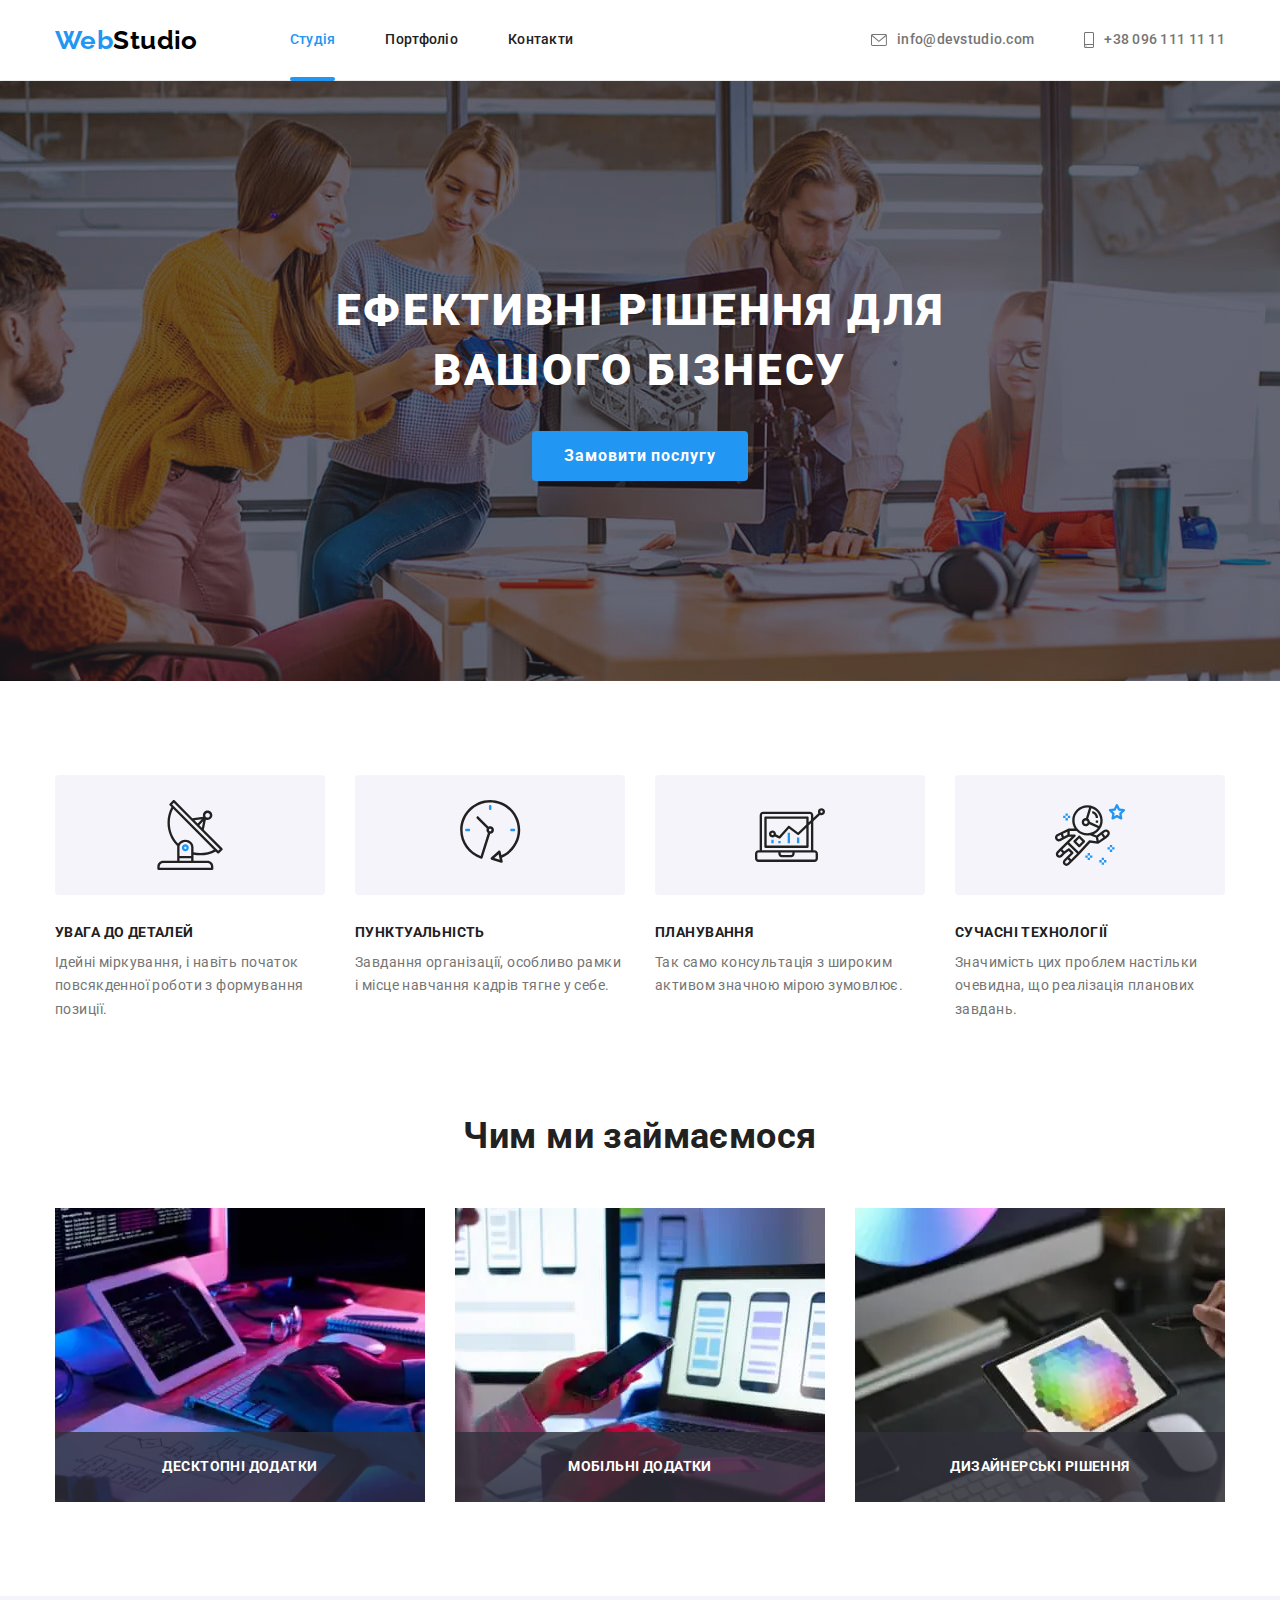
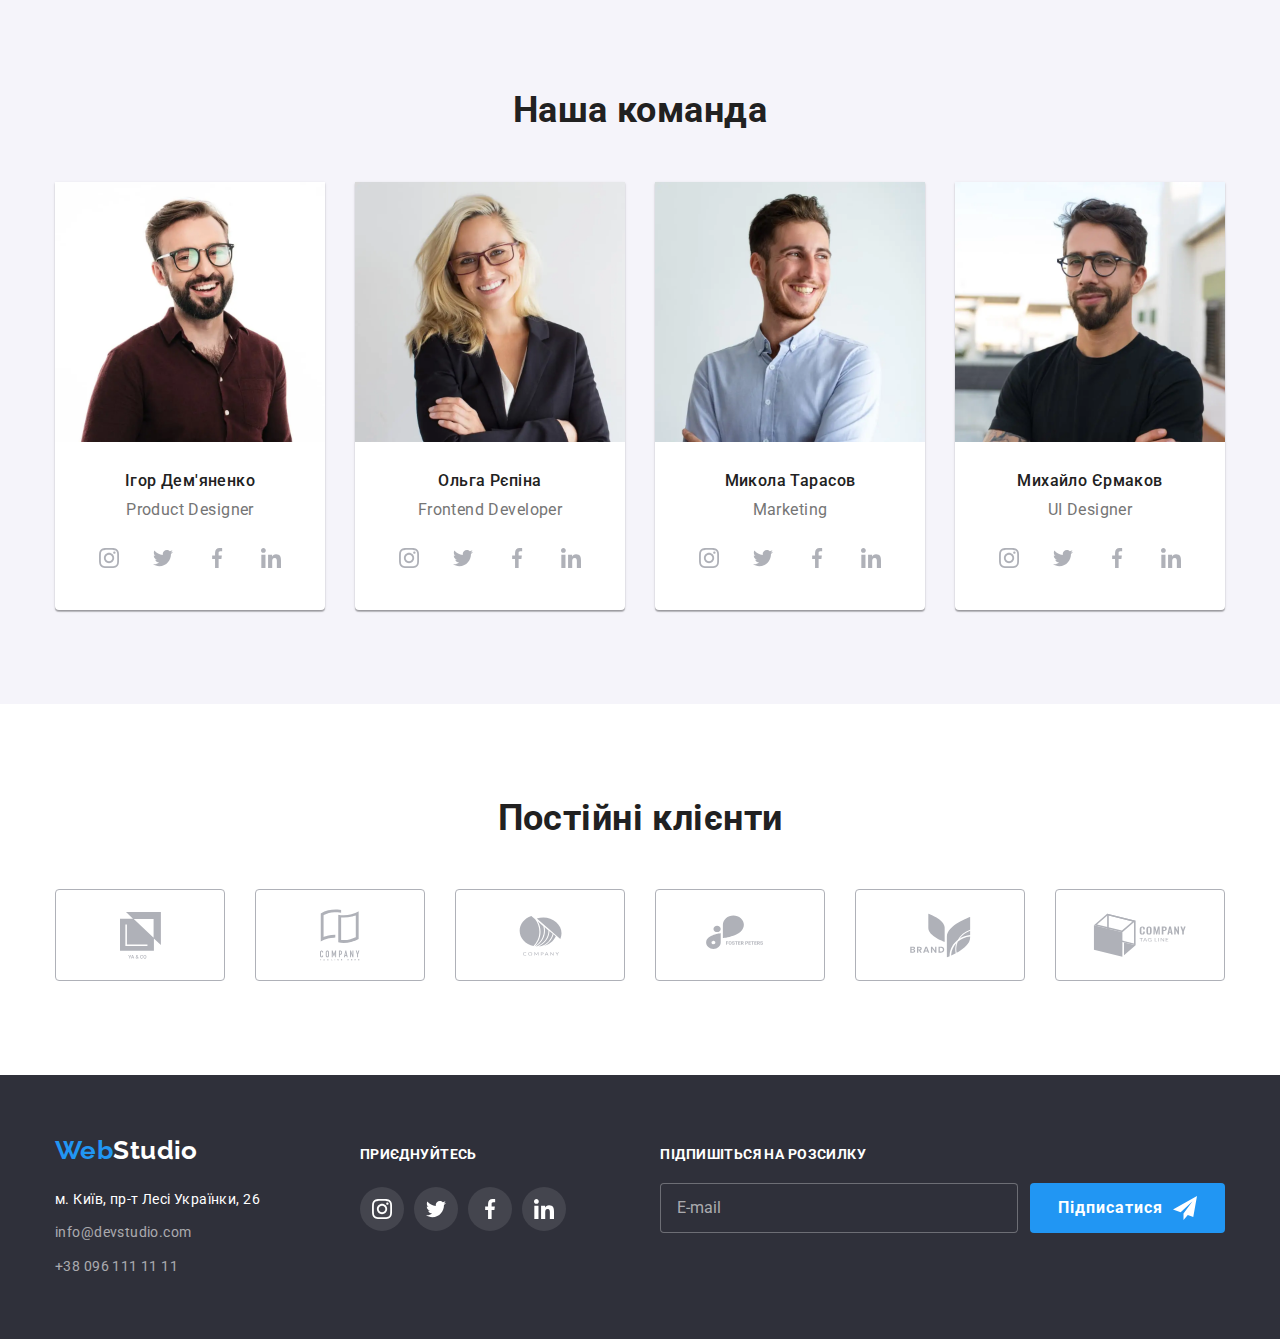
==== commit 852472a8: "fix" ====
--- a/index.html
+++ b/index.html
@@ -594,7 +594,7 @@
         </div>
       </section>
       <!--our client-->
-      <section class="section-client">
+      <section class="section-client section--padding-removed ">
         <div class="container">
           <h2 class="section__tittle">Постійні клієнти</h2>
           <ul class="client-list">
--- a/css/main.min.css
+++ b/css/main.min.css
@@ -1 +1 @@
-:root{--primary-text-color: #757575;--accent-color: #2196f3;--white-color: #ffffff;--text-color-decoration: #212121;--background-second-color: #f5f4fa;--button-hover-color: #188ce8;--header-footer-color: #2f303a;--logo-black: #000000;--header-line: #ececec;--min-gap: 30px;--main-gap: 94px;--middle-gap: 50px}.visibility-hidden{position:absolute;width:1px;height:1px;margin:-1px;border:0;padding:0;white-space:nowrap;-webkit-clip-path:inset(100%);clip-path:inset(100%);clip:rect(0 0 0 0);overflow:hidden}html{-webkit-box-sizing:border-box;box-sizing:border-box}* *::before,*::after{-webkit-box-sizing:inherit;box-sizing:inherit}body{background-color:var(--background-color);color:var(--primary-text-color);font-family:Roboto,sans-serif;letter-spacing:.03em;font-size:14px;line-height:1.71}h1,h2,h3,h4,p{margin-top:0;margin-bottom:0}ul{margin-top:0;margin-bottom:0;padding-left:0;list-style:none}img{display:block;max-width:100%;height:auto}address{font-style:normal}.section--padding-removed{padding-top:var(--main-gap);padding-bottom:var(--main-gap)}@media screen and (max-width: 1199px){.section--padding-removed{padding-top:60px;padding-bottom:60px}}.section__tittle{color:var(--text-color-decoration);font-weight:700;font-size:36px;line-height:1.16;margin-bottom:var(--middle-gap);text-align:center}@media screen and (max-width: 1199px){.section__tittle{font-size:28px;line-height:1.17;margin-bottom:var(--min-gap)}}.text--padding-removed{margin-bottom:10px}.portfolio-section{padding-top:94px;padding-bottom:91px}@media screen and (max-width: 1199px){.portfolio-section{padding:60px 0}}@media screen and (max-width: 767px){.mobile-menu__container{position:relative;padding:48px 40px;display:-webkit-box;display:-ms-flexbox;display:flex;-webkit-box-orient:vertical;-webkit-box-direction:normal;-ms-flex-direction:column;flex-direction:column;height:100vh}}.container{width:100%;padding-left:15px;padding-right:15px}@media screen and (min-width: 480px){.container{width:480px;margin-left:auto;margin-right:auto}}@media screen and (min-width: 768px){.container{width:768px}}@media screen and (min-width: 1200px){.container{width:1200px}}.backdrop{position:fixed;top:0;left:0;width:100vw;height:100vh;background-color:rgba(47,48,58,.4);opacity:1;overflow-y:scroll;-webkit-transition:opacity 250ms cubic-bezier(0.4, 0, 0.2, 1);transition:opacity 250ms cubic-bezier(0.4, 0, 0.2, 1)}.backdrop--is-hidden{opacity:0;pointer-events:none}.backdrop--is-hidden .modal{-webkit-transform:translate(-50%, -50%) scale(0.5);transform:translate(-50%, -50%) scale(0.5)}body.modal--open{overflow:hidden}.modal{position:absolute;top:50%;left:50%;-webkit-transform:translate(-50%, -50%) scale(1);transform:translate(-50%, -50%) scale(1);max-width:450px;width:100%;background-color:var(--white-color);-webkit-transition:-webkit-transform 250ms cubic-bezier(0.4, 0, 0.2, 1);transition:-webkit-transform 250ms cubic-bezier(0.4, 0, 0.2, 1);transition:transform 250ms cubic-bezier(0.4, 0, 0.2, 1);transition:transform 250ms cubic-bezier(0.4, 0, 0.2, 1), -webkit-transform 250ms cubic-bezier(0.4, 0, 0.2, 1);padding:40px;border-radius:4px;-webkit-box-shadow:0px 1px 3px rgba(0,0,0,.12),0px 1px 1px rgba(0,0,0,.14),0px 2px 1px rgba(0,0,0,.2);box-shadow:0px 1px 3px rgba(0,0,0,.12),0px 1px 1px rgba(0,0,0,.14),0px 2px 1px rgba(0,0,0,.2)}@media screen and (max-height: 660px){.modal{top:15px;-webkit-transform:translate(-50%, 0);transform:translate(-50%, 0)}}@media screen and (min-width: 1200px){.modal{max-width:528px}}.modal__close-button{position:absolute;top:8px;right:8px;width:30px;height:30px;border-radius:50%;border:1px solid rgba(0,0,0,.1);background-color:rgba(0,0,0,0);padding:0;display:-webkit-box;display:-ms-flexbox;display:flex;-webkit-box-pack:center;-ms-flex-pack:center;justify-content:center;-webkit-box-align:center;-ms-flex-align:center;align-items:center;cursor:pointer;-webkit-transition:fill 250ms cubic-bezier(0.4, 0, 0.2, 1);transition:fill 250ms cubic-bezier(0.4, 0, 0.2, 1)}.modal__close-button:hover,.modal__close-button:focus{fill:var(--accent-color)}.logo{font-family:Raleway,sans-serif;font-weight:700;text-decoration:none;font-size:24px;line-height:1.16;color:var(--accent-color);cursor:pointer}.logo__header--text{color:var(--logo-black)}.logo__footer--text{color:var(--white-color)}@media screen and (min-width: 768px){.logo{margin-right:87px}.footer__logo{margin-right:0}}@media screen and (min-width: 1200px){.logo{font-size:26px;line-height:1.19;margin-right:92px}}.page-header{border-bottom:1px solid var(--header-line)}@media screen and (max-width: 1199px){.container--centered{-webkit-box-pack:justify;-ms-flex-pack:justify;justify-content:space-between}}@media screen and (max-width: 767px){.page-header{position:relative;padding:10px 0}}.container--centered{display:-webkit-box;display:-ms-flexbox;display:flex;-webkit-box-align:center;-ms-flex-align:center;align-items:center}@media screen and (max-width: 767px){.site-nav{display:none}}@media screen and (min-width: 768px){.site-nav{display:-webkit-box;display:-ms-flexbox;display:flex;-webkit-box-align:center;-ms-flex-align:center;align-items:center}.site-nav__link{display:-webkit-box;display:-ms-flexbox;display:flex;color:var(--text-color-decoration);font-weight:500;line-height:1.14;letter-spacing:.02em;text-decoration:none;-webkit-transition:color 250ms cubic-bezier(0.4, 0, 0.2, 1);transition:color 250ms cubic-bezier(0.4, 0, 0.2, 1);padding:32px 0}.site-nav__link:hover,.site-nav__link:focus{color:var(--accent-color)}.site-nav__item:not(:last-child){margin-right:var(--middle-gap)}.site-nav__link--current{color:var(--accent-color);position:relative}.site-nav__link--current::after{position:absolute;width:100%;height:4px;bottom:0;left:0;border-radius:2px;background-color:var(--accent-color);display:block;content:"";margin-bottom:-1px}.navigation{display:-webkit-box;display:-ms-flexbox;display:flex;-webkit-box-align:center;-ms-flex-align:center;align-items:center}}@media screen and (max-width: 767px){.auth-nav{display:none}}@media screen and (min-width: 768px){.auth-nav{display:block;-webkit-box-align:center;-ms-flex-align:center;align-items:center;margin-left:auto}.auth-nav__item:not(:last-child){margin-bottom:10px}.auth-nav__link{color:var(--primary-text-color);font-weight:500;font-size:12px;line-height:1.16;letter-spacing:.02em;text-decoration:none;-webkit-transition:color 250ms cubic-bezier(0.4, 0, 0.2, 1);transition:color 250ms cubic-bezier(0.4, 0, 0.2, 1);display:-webkit-box;display:-ms-flexbox;display:flex;-webkit-box-align:center;-ms-flex-align:center;align-items:center}.auth-nav__link:hover,.auth-nav__link:focus{color:var(--accent-color)}.auth-nav__img{margin-right:10px;fill:var(--primary-text-color)}.auth-nav__link:hover .auth-nav__img,.auth-nav__link:focus .auth-nav__img{fill:var(--accent-color)}}@media screen and (min-width: 1200px){.auth-nav{display:-webkit-box;display:-ms-flexbox;display:flex}.auth-nav__item:not(:last-child){margin-right:var(--middle-gap);margin-bottom:0}.auth-nav__link{color:var(--primary-text-color);font-size:14px;line-height:1.14;padding-top:32px;padding-bottom:32px}}.menu-btn{background-color:rgba(0,0,0,0);border:none;cursor:pointer;line-height:0;padding:0;-webkit-transition:fill 250ms cubic-bezier(0.4, 0, 0.2, 1);transition:fill 250ms cubic-bezier(0.4, 0, 0.2, 1)}.menu-btn:hover,.menu-btn:focus{fill:var(--accent-color)}.mobile-menu{position:fixed;width:100%;height:100vh;top:0;left:0;overflow:auto;background-color:var(--white-color);opacity:0;visibility:hidden;pointer-events:none}.mobile-menu.is-open{z-index:100;opacity:1;visibility:visible;pointer-events:auto}.mobile-menu__close-button{position:absolute;top:10px;right:15px;background-color:rgba(0,0,0,0);border:none;cursor:pointer;line-height:0;padding:0;-webkit-transition:fill 250ms cubic-bezier(0.4, 0, 0.2, 1);transition:fill 250ms cubic-bezier(0.4, 0, 0.2, 1)}.mobile-menu__close-button:hover,.mobile-menu__close-button:focus{fill:var(--accent-color)}@media screen and (min-width: 768px){.menu-btn{display:none}.mobile-menu{display:none}}.mobile-nav__item{margin-bottom:32px}.mobile-nav__link{text-decoration:none;font-style:normal;font-weight:500;font-size:40px;line-height:1.17;letter-spacing:.02em;color:var(--text-color-decoration)}.mobile-nav__link--current{color:var(--accent-color)}.mobile-contacts{display:block;margin-top:auto}.mobile-contacts__item:not(:last-child){margin-bottom:32px}.mobile-contacts__link{text-decoration:none;font-weight:500;font-size:24px;line-height:1.16;letter-spacing:.02em;color:var(--primary-text-color)}.mobile-contacts__link--current{font-weight:500;font-size:34px;line-height:1.17;letter-spacing:.02em;color:var(--accent-color)}.mobile-social{display:-webkit-box;display:-ms-flexbox;display:flex;-ms-flex-wrap:wrap;flex-wrap:wrap;margin-top:64px}.mobile-social__link{text-decoration:none;font-weight:500;font-size:18px;line-height:1.22;letter-spacing:.02em;color:var(--accent-color)}.mobile-social__item:not(:last-child){padding-right:10px;border-right:1px solid rgba(33,33,33,.2)}.mobile-social__item:not(:first-child){padding-left:10px}.hero-section__tittle{font-weight:900;font-size:26px;line-height:1.61;letter-spacing:.06em;text-transform:uppercase;color:var(--white-color);margin-bottom:var(--min-gap);margin-left:auto;margin-right:auto}.hero-section{background-color:var(--header-footer-color);text-align:center;padding-top:118px;padding-bottom:118px;background-image:-webkit-gradient(linear, left top, left bottom, from(rgba(47, 48, 58, 0.4)), to(rgba(47, 48, 58, 0.4))),url("../images/hero480.jpg");background-image:linear-gradient(rgba(47, 48, 58, 0.4), rgba(47, 48, 58, 0.4)),url("../images/hero480.jpg");background-size:cover;background-position:center;background-repeat:no-repeat;height:400px;max-width:480px;margin-left:auto;margin-right:auto}@media(min-device-pixel-ratio: 2),(-webkit-min-device-pixel-ratio: 2),(min-resolution: 192dpi),(min-resolution: 2dppx){.hero-section{background-image:-webkit-gradient(linear, left top, left bottom, from(rgba(47, 48, 58, 0.4)), to(rgba(47, 48, 58, 0.4))),url("../images/hero480@2x.jpg");background-image:linear-gradient(rgba(47, 48, 58, 0.4), rgba(47, 48, 58, 0.4)),url("../images/hero480@2x.jpg")}}@media screen and (min-width: 768px){.hero-section{max-width:768px;background-image:-webkit-gradient(linear, left top, left bottom, from(rgba(47, 48, 58, 0.4)), to(rgba(47, 48, 58, 0.4))),url("../images/hero768.jpg");background-image:linear-gradient(rgba(47, 48, 58, 0.4), rgba(47, 48, 58, 0.4)),url("../images/hero768.jpg")}}@media screen and (min-width: 768px)and (min-device-pixel-ratio: 2),screen and (min-width: 768px)and (-webkit-min-device-pixel-ratio: 2),screen and (min-width: 768px)and (min-resolution: 192dpi),screen and (min-width: 768px)and (min-resolution: 2dppx){.hero-section{background-image:-webkit-gradient(linear, left top, left bottom, from(rgba(47, 48, 58, 0.4)), to(rgba(47, 48, 58, 0.4))),url("../images/hero768@2x.jpg");background-image:linear-gradient(rgba(47, 48, 58, 0.4), rgba(47, 48, 58, 0.4)),url("../images/hero768@2x.jpg")}}@media screen and (min-width: 768px){.hero-section__tittle{width:360px}}@media screen and (min-width: 1200px){.hero-section{padding-top:200px;padding-bottom:200px;max-width:1600px;height:100%;background-image:-webkit-gradient(linear, left top, left bottom, from(rgba(47, 48, 58, 0.4)), to(rgba(47, 48, 58, 0.4))),url("../images/hero1200.jpg");background-image:linear-gradient(rgba(47, 48, 58, 0.4), rgba(47, 48, 58, 0.4)),url("../images/hero1200.jpg")}}@media screen and (min-width: 1200px)and (min-device-pixel-ratio: 2),screen and (min-width: 1200px)and (-webkit-min-device-pixel-ratio: 2),screen and (min-width: 1200px)and (min-resolution: 192dpi),screen and (min-width: 1200px)and (min-resolution: 2dppx){.hero-section{background-image:-webkit-gradient(linear, left top, left bottom, from(rgba(47, 48, 58, 0.4)), to(rgba(47, 48, 58, 0.4))),url("../images/hero1200@2x.jpg");background-image:linear-gradient(rgba(47, 48, 58, 0.4), rgba(47, 48, 58, 0.4)),url("../images/hero1200@2x.jpg")}}@media screen and (min-width: 1200px){.hero-section__tittle{width:696px;font-size:44px;line-height:1.36}}.hero-button__primary{padding:10px 24px;min-width:152px;background-color:var(--accent-color);color:var(--white-color);font-family:inherit;font-weight:700;font-size:16px;line-height:1.87;letter-spacing:.06em;cursor:pointer;border-radius:4px;border:none;-webkit-transition:background-color 250ms cubic-bezier(0.4, 0, 0.2, 1),-webkit-box-shadow 250ms cubic-bezier(0.4, 0, 0.2, 1);transition:background-color 250ms cubic-bezier(0.4, 0, 0.2, 1),-webkit-box-shadow 250ms cubic-bezier(0.4, 0, 0.2, 1);transition:background-color 250ms cubic-bezier(0.4, 0, 0.2, 1),box-shadow 250ms cubic-bezier(0.4, 0, 0.2, 1);transition:background-color 250ms cubic-bezier(0.4, 0, 0.2, 1),box-shadow 250ms cubic-bezier(0.4, 0, 0.2, 1),-webkit-box-shadow 250ms cubic-bezier(0.4, 0, 0.2, 1)}.hero-button__primary:hover,.hero-button__primary:focus{background-color:var(--button-hover-color);-webkit-box-shadow:0px 4px 4px rgba(0,0,0,.15);box-shadow:0px 4px 4px rgba(0,0,0,.15)}@media screen and (min-width: 1200px){.hero-button__primary{min-width:216px;padding:10px 32px}}.section-about{padding-bottom:0}.advantage__tittle{font-weight:700;font-size:14px;line-height:1.14;color:var(--text-color-decoration)}.advantage__icon{height:120px;background-color:var(--background-second-color);margin-bottom:30px;display:-webkit-box;display:-ms-flexbox;display:flex;-webkit-box-pack:center;-ms-flex-pack:center;justify-content:center;-webkit-box-align:center;-ms-flex-align:center;align-items:center;border-radius:4px}@media screen and (max-width: 767px){.advantage__tittle{text-align:center}.advantage__item:not(:first-child){margin-top:30px}}@media screen and (min-width: 480px){.advantage{-ms-flex-wrap:wrap;flex-wrap:wrap;display:-webkit-box;display:-ms-flexbox;display:flex}.advantage__item{margin-left:auto;margin-right:auto;width:100%}}@media screen and (min-width: 768px){.advantage{margin-top:calc(-1*var(--min-gap));margin-left:calc(-1*var(--min-gap))}.advantage__item{-ms-flex-preferred-size:calc((100% - 60px)/2);flex-basis:calc((100% - 60px)/2);margin-top:var(--min-gap);margin-left:var(--min-gap)}}@media screen and (min-width: 1200px){.advantage__item{-ms-flex-wrap:wrap;flex-wrap:wrap;-ms-flex-preferred-size:calc(25% - 30px);flex-basis:calc(25% - 30px)}}@media screen and (max-width: 1199px){.our-work{display:none}}.work-list{display:-webkit-box;display:-ms-flexbox;display:flex;-ms-flex-wrap:wrap;flex-wrap:wrap}.work-list__item{width:calc((100% - 2*var(--min-gap))/3);position:relative}.work-list__item:not(:nth-child(3n)){margin-right:var(--min-gap)}.work-list__item:not(:nth-last-child(-n+3)){margin-bottom:var(--min-gap)}.work-list__discription{width:100%;position:absolute;bottom:0;left:0;height:70px;display:-webkit-box;display:-ms-flexbox;display:flex;-webkit-box-align:center;-ms-flex-align:center;align-items:center;-webkit-box-pack:center;-ms-flex-pack:center;justify-content:center;font-weight:bold;font-size:14px;line-height:1.14;text-align:center;text-transform:uppercase;color:var(--white-color);background-color:rgba(47,48,58,.8)}.section-team{background-color:var(--background-second-color)}.team-cards{display:-webkit-box;display:-ms-flexbox;display:flex;-ms-flex-wrap:wrap;flex-wrap:wrap}.content-wrapper{padding:var(--min-gap) 32px}.content-wrapper__tittle{color:var(--text-color-decoration);font-weight:500;font-size:16px;line-height:1.18;text-align:center}.content-wrapper__text{font-size:16px;line-height:1.18;text-align:center;margin-bottom:16px}@media screen and (max-width: 767px){.team-cards__list:not(:last-child){margin-bottom:30px}}.team-cards__list{background-color:var(--white-color);-webkit-box-shadow:0px 1px 3px rgba(0,0,0,.12),0px 1px 1px rgba(0,0,0,.14),0px 2px 1px rgba(0,0,0,.2);box-shadow:0px 1px 3px rgba(0,0,0,.12),0px 1px 1px rgba(0,0,0,.14),0px 2px 1px rgba(0,0,0,.2);border-radius:0px 0px 4px 4px}@media screen and (min-width: 768px)and (max-width: 1199px){.team-cards{margin-top:calc(-1*var(--min-gap));margin-left:calc(-1*var(--min-gap))}.team-cards__list{-ms-flex-preferred-size:calc((100% - 60px)/2);flex-basis:calc((100% - 60px)/2);margin-top:var(--min-gap);margin-left:var(--min-gap)}}@media screen and (min-width: 1200px){.team-cards__list{-ms-flex-preferred-size:calc((100% - 90px)/4);flex-basis:calc((100% - 90px)/4)}.team-cards__list:not(:nth-child(4n)){margin-right:var(--min-gap)}.team-cards__list:not(:nth-last-child(-n+4)){margin-bottom:var(--min-gap)}}.content-wrapper{padding:var(--min-gap) 32px}.content-wrapper__tittle{color:var(--text-color-decoration);font-weight:500;font-size:16px;line-height:1.18;text-align:center}.content-wrapper__text{font-size:16px;line-height:1.18;text-align:center;margin-bottom:16px}.social{display:-webkit-box;display:-ms-flexbox;display:flex;-webkit-box-pack:justify;-ms-flex-pack:justify;justify-content:space-between}@media screen and (max-width: 1199px){.social{-webkit-box-pack:center;-ms-flex-pack:center;justify-content:center}.social__list:not(:last-child){margin-right:10px}}.social__link{width:44px;height:44px;background-color:var(--white-color);border-radius:50%;display:-webkit-box;display:-ms-flexbox;display:flex;-webkit-box-align:center;-ms-flex-align:center;align-items:center;-webkit-box-pack:center;-ms-flex-pack:center;justify-content:center;-webkit-transition:background-color 250ms cubic-bezier(0.4, 0, 0.2, 1);transition:background-color 250ms cubic-bezier(0.4, 0, 0.2, 1)}.social__link:hover,.social__link:focus{background-color:var(--accent-color)}.social__icon{fill:#afb1b8;-webkit-transition:fill 250ms cubic-bezier(0.4, 0, 0.2, 1);transition:fill 250ms cubic-bezier(0.4, 0, 0.2, 1)}.social__link:hover .social__icon,.social__link:focus .social__icon{fill:var(--white-color)}@media screen and (max-width: 1199px){.footer-social__text{display:block;text-align:center}.join-social{-webkit-box-pack:center;-ms-flex-pack:center;justify-content:center;margin-bottom:60px}}@media screen and (min-width: 1200px){.footer-social{margin-left:70px}}.footer-social__text{font-weight:700;line-height:1.14;text-transform:uppercase;color:var(--white-color);margin-bottom:20px}.join-social{display:-webkit-box;display:-ms-flexbox;display:flex;margin-top:20px}.join-social__list:not(:last-child){margin-right:10px}.join-social__link{width:44px;height:44px;background-color:rgba(255,255,255,.1);border-radius:50%;display:-webkit-box;display:-ms-flexbox;display:flex;-webkit-box-align:center;-ms-flex-align:center;align-items:center;-webkit-box-pack:center;-ms-flex-pack:center;justify-content:center;-webkit-transition:background-color 250ms cubic-bezier(0.4, 0, 0.2, 1);transition:background-color 250ms cubic-bezier(0.4, 0, 0.2, 1)}.join-social__link:hover,.join-social__link:focus{background-color:#2196f3}.join-social__icon{fill:var(--white-color)}.section-client{padding-top:94px;padding-bottom:88px}.client-list{display:-webkit-box;display:-ms-flexbox;display:flex;-webkit-box-pack:center;-ms-flex-pack:center;justify-content:center}.client-list__link{width:210px;height:92px;display:-webkit-box;display:-ms-flexbox;display:flex;-webkit-box-pack:center;-ms-flex-pack:center;justify-content:center;-webkit-box-align:center;-ms-flex-align:center;align-items:center;border:1px solid #afb1b8;border-radius:4px;-webkit-transition:border 250ms cubic-bezier(0.4, 0, 0.2, 1);transition:border 250ms cubic-bezier(0.4, 0, 0.2, 1)}.client-list__link:hover,.client-list__link:focus{border:1px solid var(--accent-color)}@media screen and (max-width: 1199px){.client-list{-ms-flex-wrap:wrap;flex-wrap:wrap;margin-top:-30px;margin-left:-30px}.client-list__item{margin-top:30px;margin-left:30px}.section-client{padding:60px 0}}@media screen and (min-width: 768px){.client-list__link{width:226px}}@media screen and (min-width: 1200px){.client-list{-webkit-box-pack:justify;-ms-flex-pack:justify;justify-content:space-between}.client-list__link{width:170px}}.client-list__icon{fill:#afb1b8;-webkit-transition:fill 250ms cubic-bezier(0.4, 0, 0.2, 1);transition:fill 250ms cubic-bezier(0.4, 0, 0.2, 1)}.client-list__link:hover .client-list__icon,.client-list__link:focus .client-list__icon{fill:var(--accent-color)}.footer{background-color:var(--header-footer-color);padding-top:60px;padding-bottom:60px}@media screen and (max-width: 1199px){.footer__contacts-wrapper{text-align:center}}@media screen and (min-width: 768px){.footer__container{display:-webkit-box;display:-ms-flexbox;display:flex;-webkit-box-align:baseline;-ms-flex-align:baseline;align-items:baseline;-ms-flex-wrap:wrap;flex-wrap:wrap;-ms-flex-pack:distribute;justify-content:space-around}}.footer-address{margin-top:20px;margin-bottom:60px}.footer-address__text{color:var(--white-color);line-height:24px;color:var(--white-color);margin-bottom:8px}.contacts-list__link{line-height:24px;color:rgba(255,255,255,.6);text-decoration:none}.contacts-list__item:not(:last-child){margin-bottom:8px}@media screen and (min-width: 1200px){.contacts-list__item:not(:last-child){margin-bottom:9px}.contacts-list__item:not(:last-child) .footer-address__text{margin-bottom:9px}.contacts-list__item:not(:last-child) .footer-address{margin-bottom:0}}.footer-submit__text{display:block;font-weight:700;line-height:1.14;text-transform:uppercase;color:var(--white-color);margin-bottom:20px}@media screen and (max-width: 1199px){.footer-submit__text{text-align:center}.footer-submit__list{display:block}.footer-submit__item{-webkit-box-pack:center;-ms-flex-pack:center;justify-content:center;display:-webkit-box;display:-ms-flexbox;display:flex}.footer-submit__item:not(:last-child){margin-bottom:20px}}.footer-submit__mailing{height:50px;padding:15px 16px;border:1px solid rgba(255,255,255,.3);border-radius:4px;background-color:var(--header-footer-color);color:var(--white-color)}.footer-submit__mailing::-webkit-input-placeholder{font-size:16px;line-height:1.25;color:rgba(255,255,255,.6)}.footer-submit__mailing::-moz-placeholder{font-size:16px;line-height:1.25;color:rgba(255,255,255,.6)}.footer-submit__mailing:-ms-input-placeholder{font-size:16px;line-height:1.25;color:rgba(255,255,255,.6)}.footer-submit__mailing::-ms-input-placeholder{font-size:16px;line-height:1.25;color:rgba(255,255,255,.6)}.footer-submit__mailing::placeholder{font-size:16px;line-height:1.25;color:rgba(255,255,255,.6)}@media screen and (max-width: 767px){.footer-submit__mailing{width:100%}}@media screen and (min-width: 768px){.footer-submit__mailing{width:450px}}@media screen and (min-width: 1200px){.footer-submit__mailing{width:358px;margin-right:12px}.footer-submit__list{display:-webkit-box;display:-ms-flexbox;display:flex}.footer-submit{margin-left:auto}}.footer-submit__button{display:-webkit-box;display:-ms-flexbox;display:flex;-webkit-box-align:center;-ms-flex-align:center;align-items:center;padding:10px 28px;border-radius:4px;font-weight:700;font-size:16px;line-height:1.87;letter-spacing:.06em;background-color:var(--accent-color);color:var(--white-color);cursor:pointer;border:none}.footer-submit__icon{margin-left:10px}.contact-form__text{font-weight:700;font-size:20px;line-height:1.15;color:#212121;margin-bottom:12px;text-align:center}.contact-form__wrapper{margin-bottom:10px;position:relative;display:block}.contact-form__input{width:100%;height:40px;border:1px solid rgba(33,33,33,.2);border-radius:4px;padding-left:42px;-webkit-transition:border-color 250ms cubic-bezier(0.4, 0, 0.2, 1);transition:border-color 250ms cubic-bezier(0.4, 0, 0.2, 1)}.contact-form__input:hover,.contact-form__input:focus{outline:none;border-color:var(--accent-color)}.contact-form__icon{position:absolute;top:50%;left:12px;-webkit-transform:translateY(-50%);transform:translateY(-50%);display:block;-webkit-transition:fill 250ms cubic-bezier(0.4, 0, 0.2, 1);transition:fill 250ms cubic-bezier(0.4, 0, 0.2, 1)}.contact-form__input:hover+.contact-form__icon,.contact-form__input:focus+.contact-form__icon{fill:var(--accent-color)}.contact-form__tittle{display:block;font-size:12px;line-height:1.16;letter-spacing:.01em;color:#757575;margin-bottom:4px}@media screen and (max-width: 1199px){.contact-form__text{line-height:1.5}}.contact-form__message{width:100%;height:120px;border:1px solid rgba(33,33,33,.2);border-radius:4px;padding:12px 16px;display:block;margin-bottom:20px;-webkit-transition:border-color 250ms cubic-bezier(0.4, 0, 0.2, 1);transition:border-color 250ms cubic-bezier(0.4, 0, 0.2, 1)}.contact-form__message:hover,.contact-form__message:focus{outline:none;border-color:var(--accent-color)}.contact-form__message::-webkit-input-placeholder{font-size:12px;line-height:1.16;letter-spacing:.01em;color:rgba(117,117,117,.5)}.contact-form__message::-moz-placeholder{font-size:12px;line-height:1.16;letter-spacing:.01em;color:rgba(117,117,117,.5)}.contact-form__message:-ms-input-placeholder{font-size:12px;line-height:1.16;letter-spacing:.01em;color:rgba(117,117,117,.5)}.contact-form__message::-ms-input-placeholder{font-size:12px;line-height:1.16;letter-spacing:.01em;color:rgba(117,117,117,.5)}.contact-form__message::placeholder{font-size:12px;line-height:1.16;letter-spacing:.01em;color:rgba(117,117,117,.5)}textarea{resize:none}.checkbox-wrapper{margin-bottom:30px;display:block}.checkbox-wrapper__description{display:-webkit-box;display:-ms-flexbox;display:flex;-webkit-box-align:center;-ms-flex-align:center;align-items:center;-webkit-box-pack:center;-ms-flex-pack:center;justify-content:center;line-height:1.71;color:var(--primary-text-color);-webkit-transition:background-color 250ms cubic-bezier(0.4, 0, 0.2, 1),border 1150ms cubic-bezier(0.4, 0, 0.2, 1);transition:background-color 250ms cubic-bezier(0.4, 0, 0.2, 1),border 1150ms cubic-bezier(0.4, 0, 0.2, 1)}.checkbox-wrapper__description::before{content:"";display:inline-block;width:16px;height:15px;border:2px solid var(--text-color-decoration);border-radius:3px;cursor:pointer;margin-right:7px;-webkit-transition:250ms cubic-bezier(0.4, 0, 0.2, 1),border 250ms cubic-bezier(0.4, 0, 0.2, 1);transition:250ms cubic-bezier(0.4, 0, 0.2, 1),border 250ms cubic-bezier(0.4, 0, 0.2, 1)}.checkbox-wrapper__form:checked+.checkbox-wrapper__description::before{background-image:url("../images/check.svg");background-size:contain;border:2px solid var(--accent-color);background-color:var(--accent-color)}.checkbox-wrapper__policy-link{line-height:1.71;color:var(--accent-color)}@media screen and (max-width: 1200px){.checkbox-wrapper__description{font-size:12px;line-height:1.16}.checkbox-wrapper__policy-link{font-size:12px;line-height:1.16}}.checkbox-wrapper__button-form{display:block;margin:0 auto;background-color:var(--accent-color);color:var(--white-color);cursor:pointer;padding:10px 52px;font-weight:700;font-size:16px;line-height:1.87;letter-spacing:.06em;border-radius:4px;border:none;-webkit-transition:background-color 250ms cubic-bezier(0.4, 0, 0.2, 1),-webkit-box-shadow 250ms cubic-bezier(0.4, 0, 0.2, 1);transition:background-color 250ms cubic-bezier(0.4, 0, 0.2, 1),-webkit-box-shadow 250ms cubic-bezier(0.4, 0, 0.2, 1);transition:box-shadow 250ms cubic-bezier(0.4, 0, 0.2, 1),background-color 250ms cubic-bezier(0.4, 0, 0.2, 1);transition:box-shadow 250ms cubic-bezier(0.4, 0, 0.2, 1),background-color 250ms cubic-bezier(0.4, 0, 0.2, 1),-webkit-box-shadow 250ms cubic-bezier(0.4, 0, 0.2, 1)}.checkbox-wrapper__button-form:hover,.checkbox-wrapper__button-form:focus{background-color:var(--button-hover-color);-webkit-box-shadow:0px 4px 4px rgba(0,0,0,.15);box-shadow:0px 4px 4px rgba(0,0,0,.15)}.buttons-list{display:-webkit-box;display:-ms-flexbox;display:flex;margin-bottom:40px;-webkit-box-pack:center;-ms-flex-pack:center;justify-content:center;-ms-flex-wrap:wrap;flex-wrap:wrap}@media screen and (min-width: 768px){.buttons-list{margin-bottom:30px}}@media screen and (min-width: 1200px){.buttons-list{margin-bottom:var(--middle-gap)}}@media screen and (max-width: 767px){.buttons-list{-webkit-box-pack:start;-ms-flex-pack:start;justify-content:flex-start;max-width:320px;gap:15px 0}}.buttons-list__item:not(:last-child){margin-right:8px}.buttons-list__button{font-family:inherit;font-weight:500;font-size:16px;line-height:1.62;cursor:pointer;border:none;border-radius:4px;background-color:var(--background-second-color);color:var(--text-color-decoration);padding:6px 22px;-webkit-transition:color 250ms cubic-bezier(0.4, 0, 0.2, 1),background-color 250ms cubic-bezier(0.4, 0, 0.2, 1),-webkit-box-shadow 250ms cubic-bezier(0.4, 0, 0.2, 1);transition:color 250ms cubic-bezier(0.4, 0, 0.2, 1),background-color 250ms cubic-bezier(0.4, 0, 0.2, 1),-webkit-box-shadow 250ms cubic-bezier(0.4, 0, 0.2, 1);transition:color 250ms cubic-bezier(0.4, 0, 0.2, 1),background-color 250ms cubic-bezier(0.4, 0, 0.2, 1),box-shadow 250ms cubic-bezier(0.4, 0, 0.2, 1);transition:color 250ms cubic-bezier(0.4, 0, 0.2, 1),background-color 250ms cubic-bezier(0.4, 0, 0.2, 1),box-shadow 250ms cubic-bezier(0.4, 0, 0.2, 1),-webkit-box-shadow 250ms cubic-bezier(0.4, 0, 0.2, 1)}.buttons-list__button:hover,.buttons-list__button:focus{border:none;color:var(--white-color);background-color:var(--accent-color);-webkit-box-shadow:0px 3px 1px rgba(0,0,0,.1),0px 1px 2px rgba(0,0,0,.08),0px 2px 2px rgba(0,0,0,.12);box-shadow:0px 3px 1px rgba(0,0,0,.1),0px 1px 2px rgba(0,0,0,.08),0px 2px 2px rgba(0,0,0,.12)}@media screen and (max-width: 767px){.portfolio{-webkit-box-pack:center;-ms-flex-pack:center;justify-content:center}}.portfolio{display:-webkit-box;display:-ms-flexbox;display:flex;-ms-flex-wrap:wrap;flex-wrap:wrap;margin-left:calc(-1*var(--min-gap));margin-top:calc(-1*var(--min-gap));background-color:var(--white-color)}.portfolio__cards-list{margin-left:var(--min-gap);margin-top:var(--min-gap)}.portfolio__link{text-decoration:none;color:var(--primary-text-color);display:block;-webkit-transition:-webkit-box-shadow 250ms cubic-bezier(0.4, 0, 0.2, 1);transition:-webkit-box-shadow 250ms cubic-bezier(0.4, 0, 0.2, 1);transition:box-shadow 250ms cubic-bezier(0.4, 0, 0.2, 1);transition:box-shadow 250ms cubic-bezier(0.4, 0, 0.2, 1), -webkit-box-shadow 250ms cubic-bezier(0.4, 0, 0.2, 1)}.portfolio__link:hover,.portfolio__link:focus{-webkit-box-shadow:0px 1px 1px rgba(0,0,0,.12),0px 4px 4px rgba(0,0,0,.06),1px 4px 6px rgba(0,0,0,.16);box-shadow:0px 1px 1px rgba(0,0,0,.12),0px 4px 4px rgba(0,0,0,.06),1px 4px 6px rgba(0,0,0,.16)}.portfolio-wrapper{padding:20px 24px;outline:1px solid #eee}.portfolio-wrapper__tittle{color:var(--text-color-decoration);font-weight:700;font-size:18px;line-height:2;text-decoration:none;margin-bottom:4px}.portfolio-wrapper__text{font-size:16px;line-height:1.87}.card-overlay{position:relative;overflow:hidden}.block-info{position:absolute;width:100%;height:100%;top:0;left:0;background-color:rgba(33,150,243,.9);-webkit-transform:translateY(100%);transform:translateY(100%);-webkit-transition:-webkit-transform 250ms cubic-bezier(0.4, 0, 0.2, 1);transition:-webkit-transform 250ms cubic-bezier(0.4, 0, 0.2, 1);transition:transform 250ms cubic-bezier(0.4, 0, 0.2, 1);transition:transform 250ms cubic-bezier(0.4, 0, 0.2, 1), -webkit-transform 250ms cubic-bezier(0.4, 0, 0.2, 1)}.portfolio__cards-list:hover .block-info{-webkit-transform:translateY(0);transform:translateY(0)}.block-info__text{position:absolute;padding:63px 24px;font-size:18px;line-height:1.55;color:var(--white-color)}/*# sourceMappingURL=main.min.css.map */+:root{--primary-text-color: #757575;--accent-color: #2196f3;--white-color: #ffffff;--text-color-decoration: #212121;--background-second-color: #f5f4fa;--button-hover-color: #188ce8;--header-footer-color: #2f303a;--logo-black: #000000;--header-line: #ececec;--min-gap: 30px;--main-gap: 94px;--middle-gap: 50px}.visibility-hidden{position:absolute;width:1px;height:1px;margin:-1px;border:0;padding:0;white-space:nowrap;-webkit-clip-path:inset(100%);clip-path:inset(100%);clip:rect(0 0 0 0);overflow:hidden}html{-webkit-box-sizing:border-box;box-sizing:border-box}* *::before,*::after{-webkit-box-sizing:inherit;box-sizing:inherit}body{background-color:var(--background-color);color:var(--primary-text-color);font-family:Roboto,sans-serif;letter-spacing:.03em;font-size:14px;line-height:1.71}h1,h2,h3,h4,p{margin-top:0;margin-bottom:0}ul{margin-top:0;margin-bottom:0;padding-left:0;list-style:none}img{display:block;max-width:100%;height:auto}address{font-style:normal}.section--padding-removed{padding-top:var(--main-gap);padding-bottom:var(--main-gap)}@media screen and (max-width: 1199px){.section--padding-removed{padding-top:60px;padding-bottom:60px}}.section__tittle{color:var(--text-color-decoration);font-weight:700;font-size:36px;line-height:1.16;margin-bottom:var(--middle-gap);text-align:center}@media screen and (max-width: 1199px){.section__tittle{font-size:28px;line-height:1.17;margin-bottom:var(--min-gap)}}.text--padding-removed{margin-bottom:10px}.portfolio-section{padding-top:94px;padding-bottom:91px}@media screen and (max-width: 1199px){.portfolio-section{padding:60px 0}}@media screen and (max-width: 767px){.mobile-menu__container{position:relative;padding:48px 40px;display:-webkit-box;display:-ms-flexbox;display:flex;-webkit-box-orient:vertical;-webkit-box-direction:normal;-ms-flex-direction:column;flex-direction:column;height:100vh}}.container{width:100%;padding-left:15px;padding-right:15px}@media screen and (min-width: 480px){.container{width:480px;margin-left:auto;margin-right:auto}}@media screen and (min-width: 768px){.container{width:768px}}@media screen and (min-width: 1200px){.container{width:1200px}}.backdrop{position:fixed;top:0;left:0;width:100vw;height:100vh;background-color:rgba(47,48,58,.4);opacity:1;overflow-y:scroll;-webkit-transition:opacity 250ms cubic-bezier(0.4, 0, 0.2, 1);transition:opacity 250ms cubic-bezier(0.4, 0, 0.2, 1)}.backdrop--is-hidden{opacity:0;pointer-events:none}.backdrop--is-hidden .modal{-webkit-transform:translate(-50%, -50%) scale(0.5);transform:translate(-50%, -50%) scale(0.5)}body.modal--open{overflow:hidden}.modal{position:absolute;top:50%;left:50%;-webkit-transform:translate(-50%, -50%) scale(1);transform:translate(-50%, -50%) scale(1);max-width:450px;width:100%;background-color:var(--white-color);-webkit-transition:-webkit-transform 250ms cubic-bezier(0.4, 0, 0.2, 1);transition:-webkit-transform 250ms cubic-bezier(0.4, 0, 0.2, 1);transition:transform 250ms cubic-bezier(0.4, 0, 0.2, 1);transition:transform 250ms cubic-bezier(0.4, 0, 0.2, 1), -webkit-transform 250ms cubic-bezier(0.4, 0, 0.2, 1);padding:40px;border-radius:4px;-webkit-box-shadow:0px 1px 3px rgba(0,0,0,.12),0px 1px 1px rgba(0,0,0,.14),0px 2px 1px rgba(0,0,0,.2);box-shadow:0px 1px 3px rgba(0,0,0,.12),0px 1px 1px rgba(0,0,0,.14),0px 2px 1px rgba(0,0,0,.2)}@media screen and (max-height: 660px){.modal{top:15px;-webkit-transform:translate(-50%, 0);transform:translate(-50%, 0)}}@media screen and (min-width: 1200px){.modal{max-width:528px}}.modal__close-button{position:absolute;top:8px;right:8px;width:30px;height:30px;border-radius:50%;border:1px solid rgba(0,0,0,.1);background-color:rgba(0,0,0,0);padding:0;display:-webkit-box;display:-ms-flexbox;display:flex;-webkit-box-pack:center;-ms-flex-pack:center;justify-content:center;-webkit-box-align:center;-ms-flex-align:center;align-items:center;cursor:pointer;-webkit-transition:fill 250ms cubic-bezier(0.4, 0, 0.2, 1);transition:fill 250ms cubic-bezier(0.4, 0, 0.2, 1)}.modal__close-button:hover,.modal__close-button:focus{fill:var(--accent-color)}.logo{font-family:Raleway,sans-serif;font-weight:700;text-decoration:none;font-size:24px;line-height:1.16;color:var(--accent-color);cursor:pointer}.logo__header--text{color:var(--logo-black)}.logo__footer--text{color:var(--white-color)}@media screen and (min-width: 768px){.logo{margin-right:87px}.footer__logo{margin-right:0}}@media screen and (min-width: 1200px){.logo{font-size:26px;line-height:1.19;margin-right:92px}}.page-header{border-bottom:1px solid var(--header-line)}@media screen and (max-width: 1199px){.container--centered{-webkit-box-pack:justify;-ms-flex-pack:justify;justify-content:space-between}}@media screen and (max-width: 767px){.page-header{position:relative;padding:10px 0}}.container--centered{display:-webkit-box;display:-ms-flexbox;display:flex;-webkit-box-align:center;-ms-flex-align:center;align-items:center}@media screen and (max-width: 767px){.site-nav{display:none}}@media screen and (min-width: 768px){.site-nav{display:-webkit-box;display:-ms-flexbox;display:flex;-webkit-box-align:center;-ms-flex-align:center;align-items:center}.site-nav__link{display:-webkit-box;display:-ms-flexbox;display:flex;color:var(--text-color-decoration);font-weight:500;line-height:1.14;letter-spacing:.02em;text-decoration:none;-webkit-transition:color 250ms cubic-bezier(0.4, 0, 0.2, 1);transition:color 250ms cubic-bezier(0.4, 0, 0.2, 1);padding:32px 0}.site-nav__link:hover,.site-nav__link:focus{color:var(--accent-color)}.site-nav__item:not(:last-child){margin-right:var(--middle-gap)}.site-nav__link--current{color:var(--accent-color);position:relative}.site-nav__link--current::after{position:absolute;width:100%;height:4px;bottom:0;left:0;border-radius:2px;background-color:var(--accent-color);display:block;content:"";margin-bottom:-1px}.navigation{display:-webkit-box;display:-ms-flexbox;display:flex;-webkit-box-align:center;-ms-flex-align:center;align-items:center}}@media screen and (max-width: 767px){.auth-nav{display:none}}@media screen and (min-width: 768px){.auth-nav{display:block;-webkit-box-align:center;-ms-flex-align:center;align-items:center;margin-left:auto}.auth-nav__item:not(:last-child){margin-bottom:10px}.auth-nav__link{color:var(--primary-text-color);font-weight:500;font-size:12px;line-height:1.16;letter-spacing:.02em;text-decoration:none;-webkit-transition:color 250ms cubic-bezier(0.4, 0, 0.2, 1);transition:color 250ms cubic-bezier(0.4, 0, 0.2, 1);display:-webkit-box;display:-ms-flexbox;display:flex;-webkit-box-align:center;-ms-flex-align:center;align-items:center}.auth-nav__link:hover,.auth-nav__link:focus{color:var(--accent-color)}.auth-nav__img{margin-right:10px;fill:var(--primary-text-color)}.auth-nav__link:hover .auth-nav__img,.auth-nav__link:focus .auth-nav__img{fill:var(--accent-color)}}@media screen and (min-width: 1200px){.auth-nav{display:-webkit-box;display:-ms-flexbox;display:flex}.auth-nav__item:not(:last-child){margin-right:var(--middle-gap);margin-bottom:0}.auth-nav__link{color:var(--primary-text-color);font-size:14px;line-height:1.14;padding-top:32px;padding-bottom:32px}}.menu-btn{background-color:rgba(0,0,0,0);border:none;cursor:pointer;line-height:0;padding:0;-webkit-transition:fill 250ms cubic-bezier(0.4, 0, 0.2, 1);transition:fill 250ms cubic-bezier(0.4, 0, 0.2, 1)}.menu-btn:hover,.menu-btn:focus{fill:var(--accent-color)}.mobile-menu{position:fixed;width:100%;height:100vh;top:0;left:0;overflow:auto;background-color:var(--white-color);opacity:0;visibility:hidden;pointer-events:none}.mobile-menu.is-open{z-index:100;opacity:1;visibility:visible;pointer-events:auto}.mobile-menu__close-button{position:absolute;top:10px;right:15px;background-color:rgba(0,0,0,0);border:none;cursor:pointer;line-height:0;padding:0;-webkit-transition:fill 250ms cubic-bezier(0.4, 0, 0.2, 1);transition:fill 250ms cubic-bezier(0.4, 0, 0.2, 1)}.mobile-menu__close-button:hover,.mobile-menu__close-button:focus{fill:var(--accent-color)}@media screen and (min-width: 768px){.menu-btn{display:none}.mobile-menu{display:none}}.mobile-nav__item{margin-bottom:32px}.mobile-nav__link{text-decoration:none;font-style:normal;font-weight:500;font-size:40px;line-height:1.17;letter-spacing:.02em;color:var(--text-color-decoration)}.mobile-nav__link--current{color:var(--accent-color)}.mobile-contacts{display:block;margin-top:auto}.mobile-contacts__item:not(:last-child){margin-bottom:32px}.mobile-contacts__link{text-decoration:none;font-weight:500;font-size:24px;line-height:1.16;letter-spacing:.02em;color:var(--primary-text-color)}.mobile-contacts__link--current{font-weight:500;font-size:34px;line-height:1.17;letter-spacing:.02em;color:var(--accent-color)}.mobile-social{display:-webkit-box;display:-ms-flexbox;display:flex;-ms-flex-wrap:wrap;flex-wrap:wrap;margin-top:64px}.mobile-social__link{text-decoration:none;font-weight:500;font-size:18px;line-height:1.22;letter-spacing:.02em;color:var(--accent-color)}.mobile-social__item:not(:last-child){padding-right:10px;border-right:1px solid rgba(33,33,33,.2)}.mobile-social__item:not(:first-child){padding-left:10px}.hero-section__tittle{font-weight:900;font-size:26px;line-height:1.61;letter-spacing:.06em;text-transform:uppercase;color:var(--white-color);margin-bottom:var(--min-gap);margin-left:auto;margin-right:auto}.hero-section{background-color:var(--header-footer-color);text-align:center;padding-top:118px;padding-bottom:118px;background-image:-webkit-gradient(linear, left top, left bottom, from(rgba(47, 48, 58, 0.4)), to(rgba(47, 48, 58, 0.4))),url("../images/hero480.jpg");background-image:linear-gradient(rgba(47, 48, 58, 0.4), rgba(47, 48, 58, 0.4)),url("../images/hero480.jpg");background-size:cover;background-position:center;background-repeat:no-repeat;height:400px;max-width:480px;margin-left:auto;margin-right:auto}@media(min-device-pixel-ratio: 2),(-webkit-min-device-pixel-ratio: 2),(min-resolution: 192dpi),(min-resolution: 2dppx){.hero-section{background-image:-webkit-gradient(linear, left top, left bottom, from(rgba(47, 48, 58, 0.4)), to(rgba(47, 48, 58, 0.4))),url("../images/hero480@2x.jpg");background-image:linear-gradient(rgba(47, 48, 58, 0.4), rgba(47, 48, 58, 0.4)),url("../images/hero480@2x.jpg")}}@media screen and (min-width: 768px){.hero-section{max-width:768px;background-image:-webkit-gradient(linear, left top, left bottom, from(rgba(47, 48, 58, 0.4)), to(rgba(47, 48, 58, 0.4))),url("../images/hero768.jpg");background-image:linear-gradient(rgba(47, 48, 58, 0.4), rgba(47, 48, 58, 0.4)),url("../images/hero768.jpg")}}@media screen and (min-width: 768px)and (min-device-pixel-ratio: 2),screen and (min-width: 768px)and (-webkit-min-device-pixel-ratio: 2),screen and (min-width: 768px)and (min-resolution: 192dpi),screen and (min-width: 768px)and (min-resolution: 2dppx){.hero-section{background-image:-webkit-gradient(linear, left top, left bottom, from(rgba(47, 48, 58, 0.4)), to(rgba(47, 48, 58, 0.4))),url("../images/hero768@2x.jpg");background-image:linear-gradient(rgba(47, 48, 58, 0.4), rgba(47, 48, 58, 0.4)),url("../images/hero768@2x.jpg")}}@media screen and (min-width: 768px){.hero-section__tittle{width:360px}}@media screen and (min-width: 1200px){.hero-section{padding-top:200px;padding-bottom:200px;max-width:1600px;height:100%;background-image:-webkit-gradient(linear, left top, left bottom, from(rgba(47, 48, 58, 0.4)), to(rgba(47, 48, 58, 0.4))),url("../images/hero1200.jpg");background-image:linear-gradient(rgba(47, 48, 58, 0.4), rgba(47, 48, 58, 0.4)),url("../images/hero1200.jpg")}}@media screen and (min-width: 1200px)and (min-device-pixel-ratio: 2),screen and (min-width: 1200px)and (-webkit-min-device-pixel-ratio: 2),screen and (min-width: 1200px)and (min-resolution: 192dpi),screen and (min-width: 1200px)and (min-resolution: 2dppx){.hero-section{background-image:-webkit-gradient(linear, left top, left bottom, from(rgba(47, 48, 58, 0.4)), to(rgba(47, 48, 58, 0.4))),url("../images/hero1200@2x.jpg");background-image:linear-gradient(rgba(47, 48, 58, 0.4), rgba(47, 48, 58, 0.4)),url("../images/hero1200@2x.jpg")}}@media screen and (min-width: 1200px){.hero-section__tittle{width:696px;font-size:44px;line-height:1.36}}.hero-button__primary{padding:10px 24px;min-width:152px;background-color:var(--accent-color);color:var(--white-color);font-family:inherit;font-weight:700;font-size:16px;line-height:1.87;letter-spacing:.06em;cursor:pointer;border-radius:4px;border:none;-webkit-transition:background-color 250ms cubic-bezier(0.4, 0, 0.2, 1),-webkit-box-shadow 250ms cubic-bezier(0.4, 0, 0.2, 1);transition:background-color 250ms cubic-bezier(0.4, 0, 0.2, 1),-webkit-box-shadow 250ms cubic-bezier(0.4, 0, 0.2, 1);transition:background-color 250ms cubic-bezier(0.4, 0, 0.2, 1),box-shadow 250ms cubic-bezier(0.4, 0, 0.2, 1);transition:background-color 250ms cubic-bezier(0.4, 0, 0.2, 1),box-shadow 250ms cubic-bezier(0.4, 0, 0.2, 1),-webkit-box-shadow 250ms cubic-bezier(0.4, 0, 0.2, 1)}.hero-button__primary:hover,.hero-button__primary:focus{background-color:var(--button-hover-color);-webkit-box-shadow:0px 4px 4px rgba(0,0,0,.15);box-shadow:0px 4px 4px rgba(0,0,0,.15)}@media screen and (min-width: 1200px){.hero-button__primary{min-width:216px;padding:10px 32px}}.advantage__tittle{font-weight:700;font-size:14px;line-height:1.14;color:var(--text-color-decoration)}.advantage__icon{height:120px;background-color:var(--background-second-color);margin-bottom:30px;display:-webkit-box;display:-ms-flexbox;display:flex;-webkit-box-pack:center;-ms-flex-pack:center;justify-content:center;-webkit-box-align:center;-ms-flex-align:center;align-items:center;border-radius:4px}@media screen and (max-width: 767px){.advantage__tittle{text-align:center}.advantage__item:not(:first-child){margin-top:30px}}@media screen and (min-width: 480px){.advantage{-ms-flex-wrap:wrap;flex-wrap:wrap;display:-webkit-box;display:-ms-flexbox;display:flex}.advantage__item{margin-left:auto;margin-right:auto;width:100%}}@media screen and (min-width: 768px){.advantage{margin-top:calc(-1*var(--min-gap));margin-left:calc(-1*var(--min-gap))}.advantage__item{-ms-flex-preferred-size:calc((100% - 60px)/2);flex-basis:calc((100% - 60px)/2);margin-top:var(--min-gap);margin-left:var(--min-gap)}}@media screen and (min-width: 1200px){.section-about{padding-bottom:0}.advantage__item{-ms-flex-wrap:wrap;flex-wrap:wrap;-ms-flex-preferred-size:calc(25% - 30px);flex-basis:calc(25% - 30px)}}@media screen and (max-width: 1199px){.our-work{display:none}}.work-list{display:-webkit-box;display:-ms-flexbox;display:flex;-ms-flex-wrap:wrap;flex-wrap:wrap}.work-list__item{width:calc((100% - 2*var(--min-gap))/3);position:relative}.work-list__item:not(:nth-child(3n)){margin-right:var(--min-gap)}.work-list__item:not(:nth-last-child(-n+3)){margin-bottom:var(--min-gap)}.work-list__discription{width:100%;position:absolute;bottom:0;left:0;height:70px;display:-webkit-box;display:-ms-flexbox;display:flex;-webkit-box-align:center;-ms-flex-align:center;align-items:center;-webkit-box-pack:center;-ms-flex-pack:center;justify-content:center;font-weight:bold;font-size:14px;line-height:1.14;text-align:center;text-transform:uppercase;color:var(--white-color);background-color:rgba(47,48,58,.8)}.section-team{background-color:var(--background-second-color)}.team-cards{display:-webkit-box;display:-ms-flexbox;display:flex;-ms-flex-wrap:wrap;flex-wrap:wrap}.content-wrapper{padding:var(--min-gap) 32px}.content-wrapper__tittle{color:var(--text-color-decoration);font-weight:500;font-size:16px;line-height:1.18;text-align:center}.content-wrapper__text{font-size:16px;line-height:1.18;text-align:center;margin-bottom:16px}@media screen and (max-width: 767px){.team-cards__list:not(:last-child){margin-bottom:30px}}.team-cards__list{background-color:var(--white-color);-webkit-box-shadow:0px 1px 3px rgba(0,0,0,.12),0px 1px 1px rgba(0,0,0,.14),0px 2px 1px rgba(0,0,0,.2);box-shadow:0px 1px 3px rgba(0,0,0,.12),0px 1px 1px rgba(0,0,0,.14),0px 2px 1px rgba(0,0,0,.2);border-radius:0px 0px 4px 4px}@media screen and (min-width: 768px)and (max-width: 1199px){.team-cards{margin-top:calc(-1*var(--min-gap));margin-left:calc(-1*var(--min-gap))}.team-cards__list{-ms-flex-preferred-size:calc((100% - 60px)/2);flex-basis:calc((100% - 60px)/2);margin-top:var(--min-gap);margin-left:var(--min-gap)}}@media screen and (min-width: 1200px){.team-cards__list{-ms-flex-preferred-size:calc((100% - 90px)/4);flex-basis:calc((100% - 90px)/4)}.team-cards__list:not(:nth-child(4n)){margin-right:var(--min-gap)}.team-cards__list:not(:nth-last-child(-n+4)){margin-bottom:var(--min-gap)}}.content-wrapper{padding:var(--min-gap) 32px}.content-wrapper__tittle{color:var(--text-color-decoration);font-weight:500;font-size:16px;line-height:1.18;text-align:center}.content-wrapper__text{font-size:16px;line-height:1.18;text-align:center;margin-bottom:16px}.social{display:-webkit-box;display:-ms-flexbox;display:flex;-webkit-box-pack:justify;-ms-flex-pack:justify;justify-content:space-between}@media screen and (max-width: 1199px){.social{-webkit-box-pack:center;-ms-flex-pack:center;justify-content:center}.social__list:not(:last-child){margin-right:10px}}.social__link{width:44px;height:44px;background-color:var(--white-color);border-radius:50%;display:-webkit-box;display:-ms-flexbox;display:flex;-webkit-box-align:center;-ms-flex-align:center;align-items:center;-webkit-box-pack:center;-ms-flex-pack:center;justify-content:center;-webkit-transition:background-color 250ms cubic-bezier(0.4, 0, 0.2, 1);transition:background-color 250ms cubic-bezier(0.4, 0, 0.2, 1)}.social__link:hover,.social__link:focus{background-color:var(--accent-color)}.social__icon{fill:#afb1b8;-webkit-transition:fill 250ms cubic-bezier(0.4, 0, 0.2, 1);transition:fill 250ms cubic-bezier(0.4, 0, 0.2, 1)}.social__link:hover .social__icon,.social__link:focus .social__icon{fill:var(--white-color)}@media screen and (max-width: 1199px){.footer-social__text{display:block;text-align:center}.join-social{-webkit-box-pack:center;-ms-flex-pack:center;justify-content:center;margin-bottom:60px}}@media screen and (min-width: 1200px){.footer-social{margin-left:70px}}.footer-social__text{font-weight:700;line-height:1.14;text-transform:uppercase;color:var(--white-color);margin-bottom:20px}.join-social{display:-webkit-box;display:-ms-flexbox;display:flex;margin-top:20px}.join-social__list:not(:last-child){margin-right:10px}.join-social__link{width:44px;height:44px;background-color:rgba(255,255,255,.1);border-radius:50%;display:-webkit-box;display:-ms-flexbox;display:flex;-webkit-box-align:center;-ms-flex-align:center;align-items:center;-webkit-box-pack:center;-ms-flex-pack:center;justify-content:center;-webkit-transition:background-color 250ms cubic-bezier(0.4, 0, 0.2, 1);transition:background-color 250ms cubic-bezier(0.4, 0, 0.2, 1)}.join-social__link:hover,.join-social__link:focus{background-color:#2196f3}.join-social__icon{fill:var(--white-color)}.client-list{display:-webkit-box;display:-ms-flexbox;display:flex;-webkit-box-pack:center;-ms-flex-pack:center;justify-content:center}.client-list__link{width:210px;height:92px;display:-webkit-box;display:-ms-flexbox;display:flex;-webkit-box-pack:center;-ms-flex-pack:center;justify-content:center;-webkit-box-align:center;-ms-flex-align:center;align-items:center;border:1px solid #afb1b8;border-radius:4px;-webkit-transition:border 250ms cubic-bezier(0.4, 0, 0.2, 1);transition:border 250ms cubic-bezier(0.4, 0, 0.2, 1)}.client-list__link:hover,.client-list__link:focus{border:1px solid var(--accent-color)}@media screen and (max-width: 1199px){.client-list{-ms-flex-wrap:wrap;flex-wrap:wrap;margin-top:-30px;margin-left:-30px}.client-list__item{margin-top:30px;margin-left:30px}.section-client{padding:60px 0}}@media screen and (min-width: 768px){.client-list__link{width:226px}}@media screen and (min-width: 1200px){.client-list{-webkit-box-pack:justify;-ms-flex-pack:justify;justify-content:space-between}.client-list__link{width:170px}}.client-list__icon{fill:#afb1b8;-webkit-transition:fill 250ms cubic-bezier(0.4, 0, 0.2, 1);transition:fill 250ms cubic-bezier(0.4, 0, 0.2, 1)}.client-list__link:hover .client-list__icon,.client-list__link:focus .client-list__icon{fill:var(--accent-color)}.footer{background-color:var(--header-footer-color);padding-top:60px;padding-bottom:60px}@media screen and (max-width: 1199px){.footer__contacts-wrapper{text-align:center}}@media screen and (min-width: 768px){.footer__container{display:-webkit-box;display:-ms-flexbox;display:flex;-webkit-box-align:baseline;-ms-flex-align:baseline;align-items:baseline;-ms-flex-wrap:wrap;flex-wrap:wrap;-ms-flex-pack:distribute;justify-content:space-around}}.footer-address{margin-top:20px;margin-bottom:60px}.footer-address__text{color:var(--white-color);line-height:24px;color:var(--white-color);margin-bottom:8px}.contacts-list__link{line-height:24px;color:rgba(255,255,255,.6);text-decoration:none}.contacts-list__item:not(:last-child){margin-bottom:8px}@media screen and (min-width: 1200px){.contacts-list__item:not(:last-child){margin-bottom:9px}.footer-address{margin-bottom:0}.footer-address__text{margin-bottom:9px}}.footer-submit__text{display:block;font-weight:700;line-height:1.14;text-transform:uppercase;color:var(--white-color);margin-bottom:20px}@media screen and (max-width: 1199px){.footer-submit__text{text-align:center}.footer-submit__list{display:block}.footer-submit__item{-webkit-box-pack:center;-ms-flex-pack:center;justify-content:center;display:-webkit-box;display:-ms-flexbox;display:flex}.footer-submit__item:not(:last-child){margin-bottom:20px}}.footer-submit__mailing{height:50px;padding:15px 16px;border:1px solid rgba(255,255,255,.3);border-radius:4px;background-color:var(--header-footer-color);color:var(--white-color)}.footer-submit__mailing::-webkit-input-placeholder{font-size:16px;line-height:1.25;color:rgba(255,255,255,.6)}.footer-submit__mailing::-moz-placeholder{font-size:16px;line-height:1.25;color:rgba(255,255,255,.6)}.footer-submit__mailing:-ms-input-placeholder{font-size:16px;line-height:1.25;color:rgba(255,255,255,.6)}.footer-submit__mailing::-ms-input-placeholder{font-size:16px;line-height:1.25;color:rgba(255,255,255,.6)}.footer-submit__mailing::placeholder{font-size:16px;line-height:1.25;color:rgba(255,255,255,.6)}@media screen and (max-width: 767px){.footer-submit__mailing{width:100%}}@media screen and (min-width: 768px){.footer-submit__mailing{width:450px}}@media screen and (min-width: 1200px){.footer-submit__mailing{width:358px;margin-right:12px}.footer-submit__list{display:-webkit-box;display:-ms-flexbox;display:flex}.footer-submit{margin-left:auto}}.footer-submit__button{display:-webkit-box;display:-ms-flexbox;display:flex;-webkit-box-align:center;-ms-flex-align:center;align-items:center;padding:10px 28px;border-radius:4px;font-weight:700;font-size:16px;line-height:1.87;letter-spacing:.06em;background-color:var(--accent-color);color:var(--white-color);cursor:pointer;border:none}.footer-submit__icon{margin-left:10px}.contact-form__text{font-weight:700;font-size:20px;line-height:1.15;color:#212121;margin-bottom:12px;text-align:center}.contact-form__wrapper{margin-bottom:10px;position:relative;display:block}.contact-form__input{width:100%;height:40px;border:1px solid rgba(33,33,33,.2);border-radius:4px;padding-left:42px;-webkit-transition:border-color 250ms cubic-bezier(0.4, 0, 0.2, 1);transition:border-color 250ms cubic-bezier(0.4, 0, 0.2, 1)}.contact-form__input:hover,.contact-form__input:focus{outline:none;border-color:var(--accent-color)}.contact-form__icon{position:absolute;top:50%;left:12px;-webkit-transform:translateY(-50%);transform:translateY(-50%);display:block;-webkit-transition:fill 250ms cubic-bezier(0.4, 0, 0.2, 1);transition:fill 250ms cubic-bezier(0.4, 0, 0.2, 1)}.contact-form__input:hover+.contact-form__icon,.contact-form__input:focus+.contact-form__icon{fill:var(--accent-color)}.contact-form__tittle{display:block;font-size:12px;line-height:1.16;letter-spacing:.01em;color:#757575;margin-bottom:4px}@media screen and (max-width: 1199px){.contact-form__text{line-height:1.5}}.contact-form__message{width:100%;height:120px;border:1px solid rgba(33,33,33,.2);border-radius:4px;padding:12px 16px;display:block;margin-bottom:20px;-webkit-transition:border-color 250ms cubic-bezier(0.4, 0, 0.2, 1);transition:border-color 250ms cubic-bezier(0.4, 0, 0.2, 1)}.contact-form__message:hover,.contact-form__message:focus{outline:none;border-color:var(--accent-color)}.contact-form__message::-webkit-input-placeholder{font-size:12px;line-height:1.16;letter-spacing:.01em;color:rgba(117,117,117,.5)}.contact-form__message::-moz-placeholder{font-size:12px;line-height:1.16;letter-spacing:.01em;color:rgba(117,117,117,.5)}.contact-form__message:-ms-input-placeholder{font-size:12px;line-height:1.16;letter-spacing:.01em;color:rgba(117,117,117,.5)}.contact-form__message::-ms-input-placeholder{font-size:12px;line-height:1.16;letter-spacing:.01em;color:rgba(117,117,117,.5)}.contact-form__message::placeholder{font-size:12px;line-height:1.16;letter-spacing:.01em;color:rgba(117,117,117,.5)}textarea{resize:none}.checkbox-wrapper{margin-bottom:30px;display:block}.checkbox-wrapper__description{display:-webkit-box;display:-ms-flexbox;display:flex;-webkit-box-align:center;-ms-flex-align:center;align-items:center;-webkit-box-pack:center;-ms-flex-pack:center;justify-content:center;line-height:1.71;color:var(--primary-text-color);-webkit-transition:background-color 250ms cubic-bezier(0.4, 0, 0.2, 1),border 1150ms cubic-bezier(0.4, 0, 0.2, 1);transition:background-color 250ms cubic-bezier(0.4, 0, 0.2, 1),border 1150ms cubic-bezier(0.4, 0, 0.2, 1)}.checkbox-wrapper__description::before{content:"";display:inline-block;width:16px;height:15px;border:2px solid var(--text-color-decoration);border-radius:3px;cursor:pointer;margin-right:7px;-webkit-transition:250ms cubic-bezier(0.4, 0, 0.2, 1),border 250ms cubic-bezier(0.4, 0, 0.2, 1);transition:250ms cubic-bezier(0.4, 0, 0.2, 1),border 250ms cubic-bezier(0.4, 0, 0.2, 1)}.checkbox-wrapper__form:checked+.checkbox-wrapper__description::before{background-image:url("../images/check.svg");background-size:contain;border:2px solid var(--accent-color);background-color:var(--accent-color)}.checkbox-wrapper__policy-link{line-height:1.71;color:var(--accent-color)}@media screen and (max-width: 1200px){.checkbox-wrapper__description{font-size:12px;line-height:1.16}.checkbox-wrapper__policy-link{font-size:12px;line-height:1.16}}.checkbox-wrapper__button-form{display:block;margin:0 auto;background-color:var(--accent-color);color:var(--white-color);cursor:pointer;padding:10px 52px;font-weight:700;font-size:16px;line-height:1.87;letter-spacing:.06em;border-radius:4px;border:none;-webkit-transition:background-color 250ms cubic-bezier(0.4, 0, 0.2, 1),-webkit-box-shadow 250ms cubic-bezier(0.4, 0, 0.2, 1);transition:background-color 250ms cubic-bezier(0.4, 0, 0.2, 1),-webkit-box-shadow 250ms cubic-bezier(0.4, 0, 0.2, 1);transition:box-shadow 250ms cubic-bezier(0.4, 0, 0.2, 1),background-color 250ms cubic-bezier(0.4, 0, 0.2, 1);transition:box-shadow 250ms cubic-bezier(0.4, 0, 0.2, 1),background-color 250ms cubic-bezier(0.4, 0, 0.2, 1),-webkit-box-shadow 250ms cubic-bezier(0.4, 0, 0.2, 1)}.checkbox-wrapper__button-form:hover,.checkbox-wrapper__button-form:focus{background-color:var(--button-hover-color);-webkit-box-shadow:0px 4px 4px rgba(0,0,0,.15);box-shadow:0px 4px 4px rgba(0,0,0,.15)}.buttons-list{display:-webkit-box;display:-ms-flexbox;display:flex;margin-bottom:40px;-webkit-box-pack:center;-ms-flex-pack:center;justify-content:center;-ms-flex-wrap:wrap;flex-wrap:wrap}@media screen and (min-width: 768px){.buttons-list{margin-bottom:30px}}@media screen and (min-width: 1200px){.buttons-list{margin-bottom:var(--middle-gap)}}@media screen and (max-width: 767px){.buttons-list{-webkit-box-pack:start;-ms-flex-pack:start;justify-content:flex-start;max-width:320px;gap:15px 0}}.buttons-list__item:not(:last-child){margin-right:8px}.buttons-list__button{font-family:inherit;font-weight:500;font-size:16px;line-height:1.62;cursor:pointer;border:none;border-radius:4px;background-color:var(--background-second-color);color:var(--text-color-decoration);padding:6px 22px;-webkit-transition:color 250ms cubic-bezier(0.4, 0, 0.2, 1),background-color 250ms cubic-bezier(0.4, 0, 0.2, 1),-webkit-box-shadow 250ms cubic-bezier(0.4, 0, 0.2, 1);transition:color 250ms cubic-bezier(0.4, 0, 0.2, 1),background-color 250ms cubic-bezier(0.4, 0, 0.2, 1),-webkit-box-shadow 250ms cubic-bezier(0.4, 0, 0.2, 1);transition:color 250ms cubic-bezier(0.4, 0, 0.2, 1),background-color 250ms cubic-bezier(0.4, 0, 0.2, 1),box-shadow 250ms cubic-bezier(0.4, 0, 0.2, 1);transition:color 250ms cubic-bezier(0.4, 0, 0.2, 1),background-color 250ms cubic-bezier(0.4, 0, 0.2, 1),box-shadow 250ms cubic-bezier(0.4, 0, 0.2, 1),-webkit-box-shadow 250ms cubic-bezier(0.4, 0, 0.2, 1)}.buttons-list__button:hover,.buttons-list__button:focus{border:none;color:var(--white-color);background-color:var(--accent-color);-webkit-box-shadow:0px 3px 1px rgba(0,0,0,.1),0px 1px 2px rgba(0,0,0,.08),0px 2px 2px rgba(0,0,0,.12);box-shadow:0px 3px 1px rgba(0,0,0,.1),0px 1px 2px rgba(0,0,0,.08),0px 2px 2px rgba(0,0,0,.12)}@media screen and (max-width: 767px){.portfolio{-webkit-box-pack:center;-ms-flex-pack:center;justify-content:center}}.portfolio{display:-webkit-box;display:-ms-flexbox;display:flex;-ms-flex-wrap:wrap;flex-wrap:wrap;margin-left:calc(-1*var(--min-gap));margin-top:calc(-1*var(--min-gap));background-color:var(--white-color)}.portfolio__cards-list{margin-left:var(--min-gap);margin-top:var(--min-gap)}@media screen and (min-width: 767px)and (max-width: 1199px){.portfolio__cards-list{-ms-flex-preferred-size:calc((100% - 60px)/2);flex-basis:calc((100% - 60px)/2)}}.portfolio__link{display:-webkit-box;display:-ms-flexbox;display:flex;-webkit-box-orient:vertical;-webkit-box-direction:normal;-ms-flex-direction:column;flex-direction:column;height:100%;text-decoration:none;color:var(--primary-text-color);-webkit-transition:-webkit-box-shadow 250ms cubic-bezier(0.4, 0, 0.2, 1);transition:-webkit-box-shadow 250ms cubic-bezier(0.4, 0, 0.2, 1);transition:box-shadow 250ms cubic-bezier(0.4, 0, 0.2, 1);transition:box-shadow 250ms cubic-bezier(0.4, 0, 0.2, 1), -webkit-box-shadow 250ms cubic-bezier(0.4, 0, 0.2, 1)}.portfolio__link:hover,.portfolio__link:focus{-webkit-box-shadow:0px 1px 1px rgba(0,0,0,.12),0px 4px 4px rgba(0,0,0,.06),1px 4px 6px rgba(0,0,0,.16);box-shadow:0px 1px 1px rgba(0,0,0,.12),0px 4px 4px rgba(0,0,0,.06),1px 4px 6px rgba(0,0,0,.16)}.portfolio-wrapper{-webkit-box-flex:1;-ms-flex-positive:1;flex-grow:1;padding:20px 24px;outline:1px solid #eee}.portfolio-wrapper__tittle{color:var(--text-color-decoration);font-weight:700;font-size:18px;line-height:2;letter-spacing:.06em;text-decoration:none;margin-bottom:4px}.portfolio-wrapper__text{font-size:16px;line-height:1.87}.card-overlay{position:relative;overflow:hidden}.block-info{position:absolute;width:100%;height:100%;top:0;left:0;background-color:rgba(33,150,243,.9);-webkit-transform:translateY(100%);transform:translateY(100%);-webkit-transition:-webkit-transform 250ms cubic-bezier(0.4, 0, 0.2, 1);transition:-webkit-transform 250ms cubic-bezier(0.4, 0, 0.2, 1);transition:transform 250ms cubic-bezier(0.4, 0, 0.2, 1);transition:transform 250ms cubic-bezier(0.4, 0, 0.2, 1), -webkit-transform 250ms cubic-bezier(0.4, 0, 0.2, 1)}.portfolio__cards-list:hover .block-info{-webkit-transform:translateY(0);transform:translateY(0)}.block-info__text{position:absolute;padding:63px 24px;font-size:18px;line-height:1.55;color:var(--white-color)}/*# sourceMappingURL=main.min.css.map */